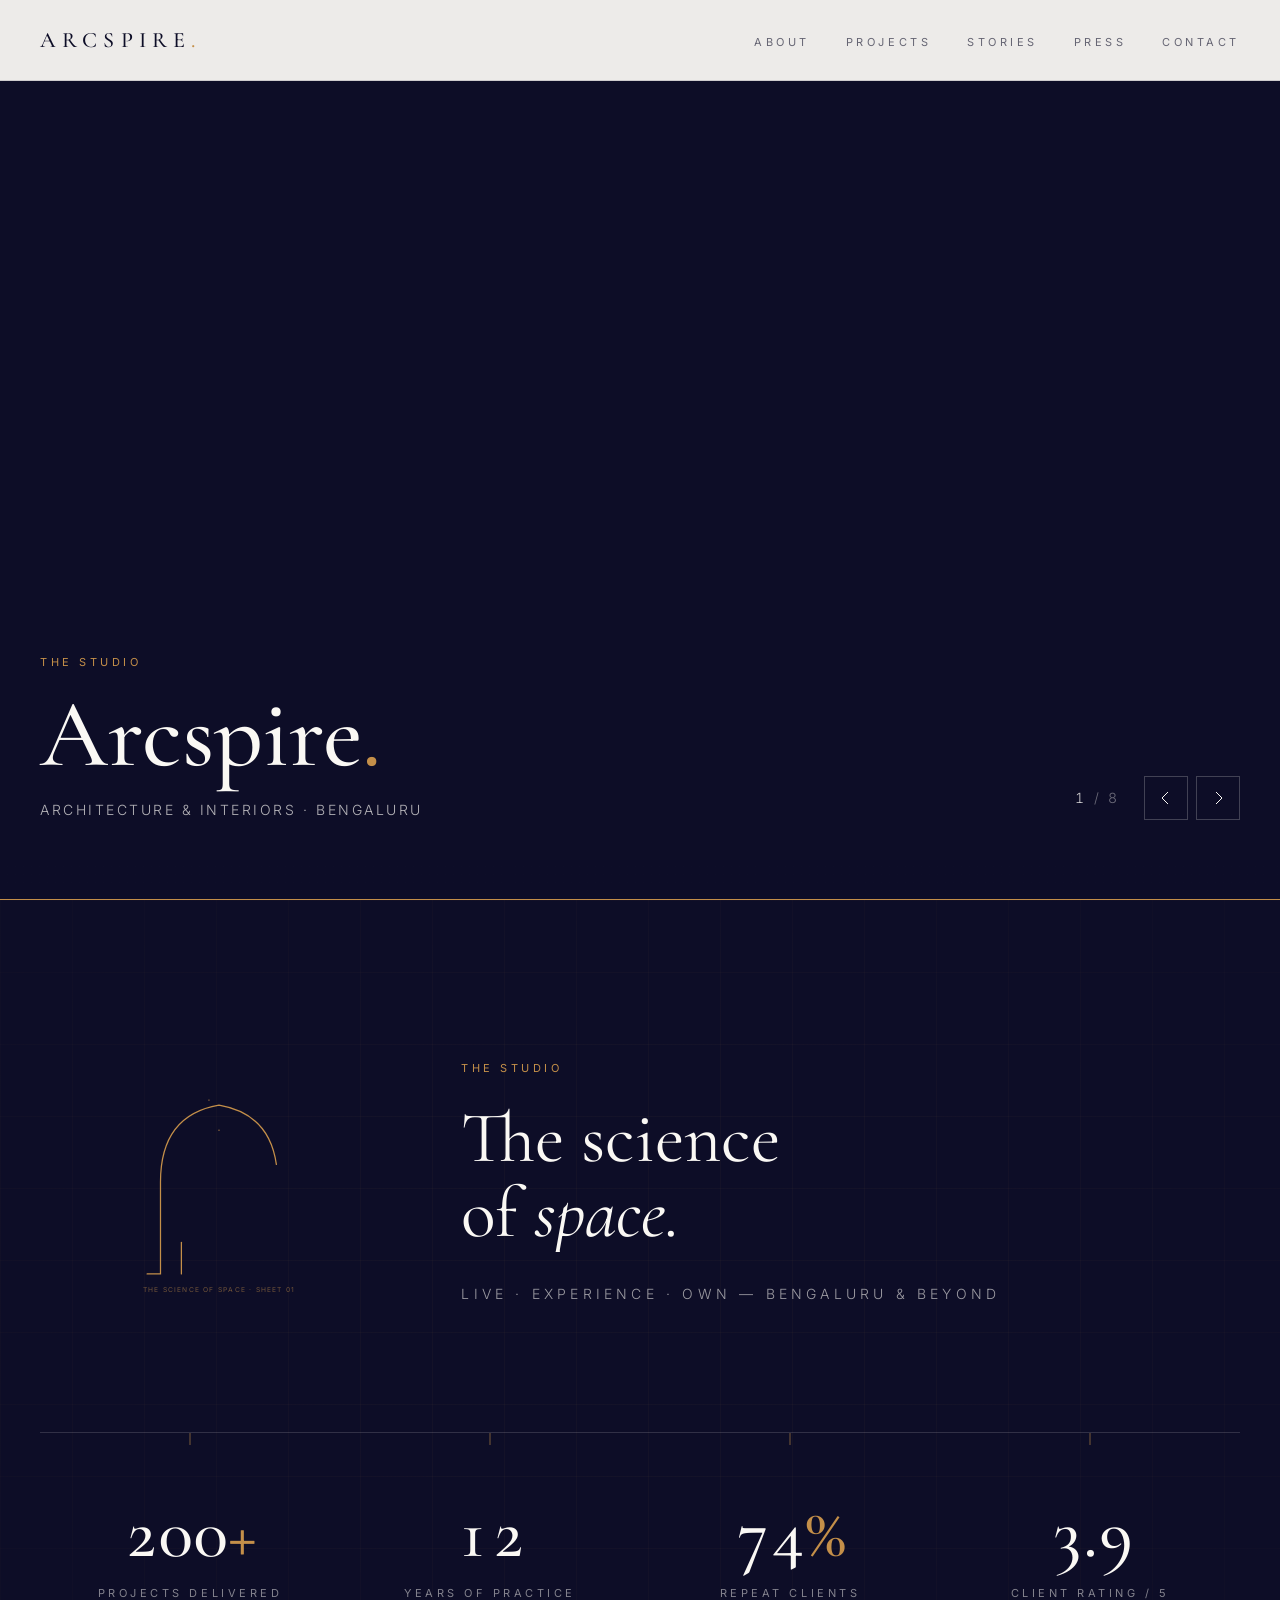
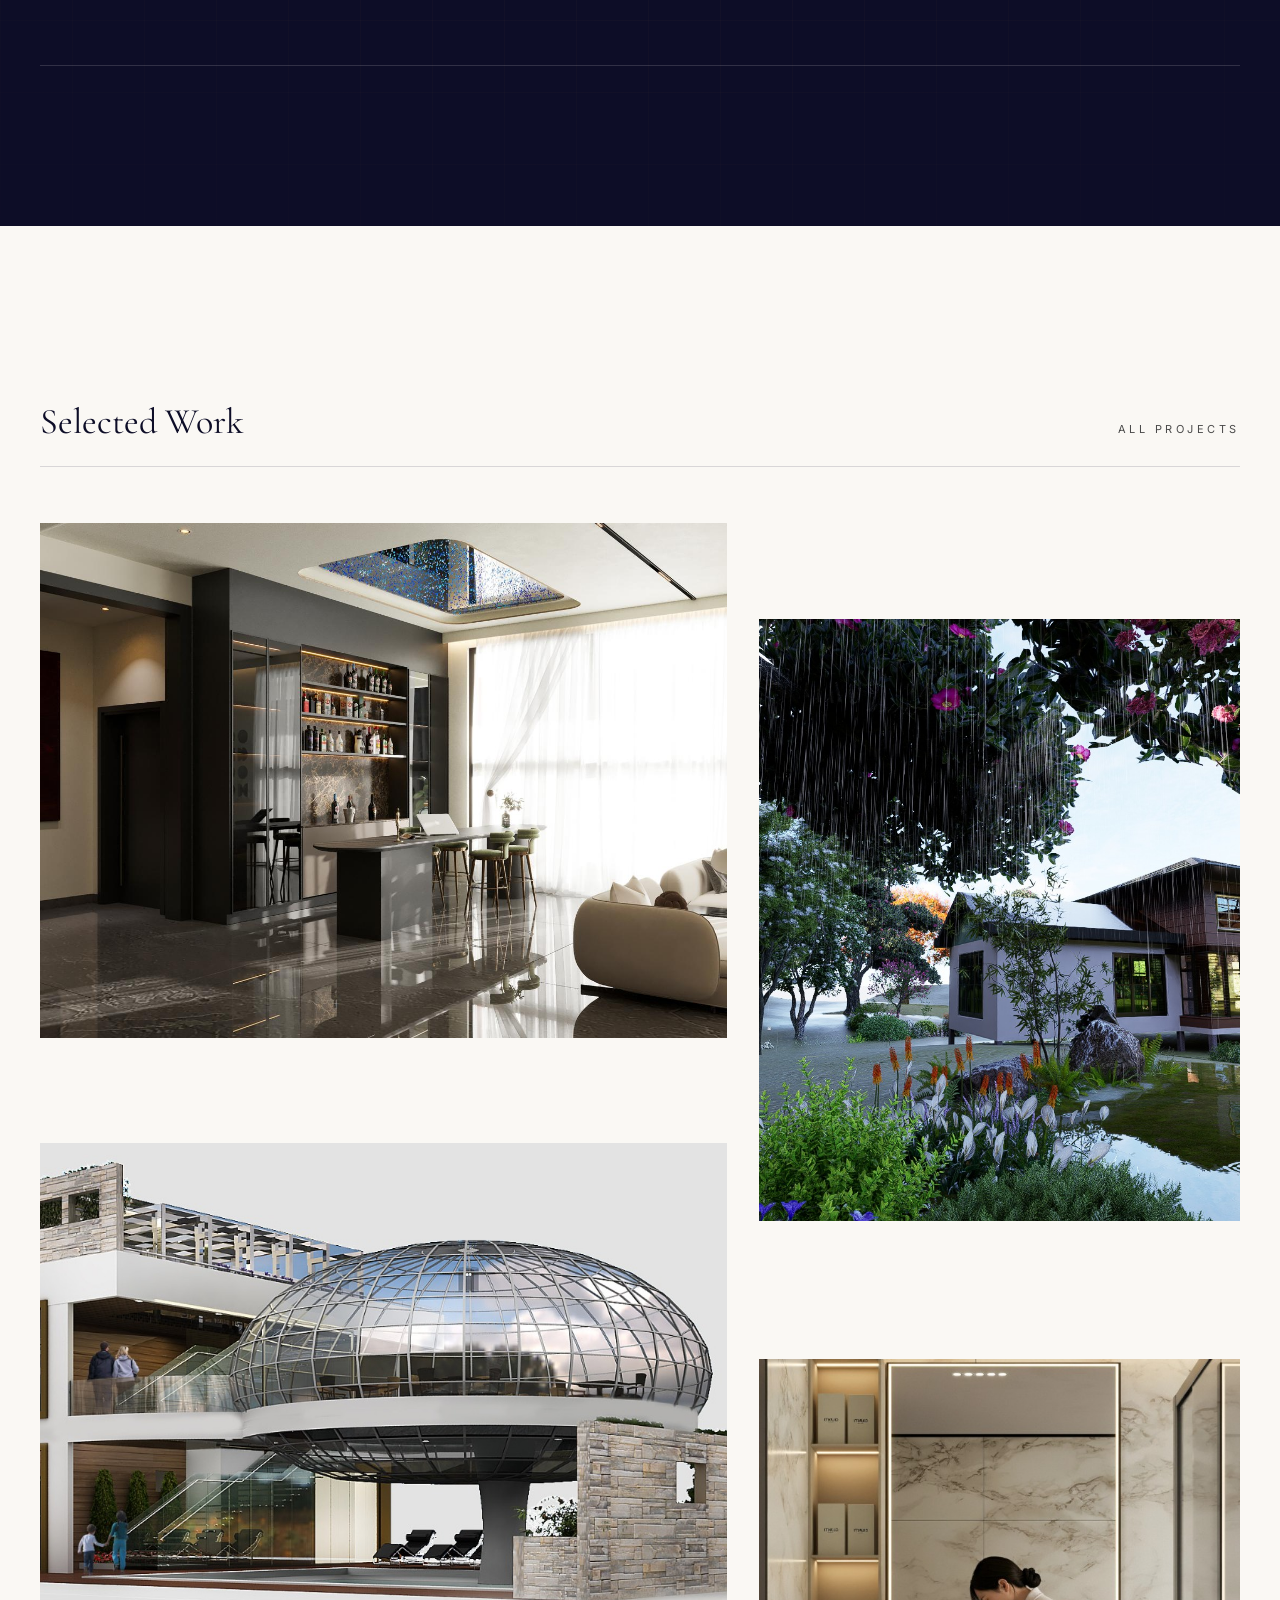
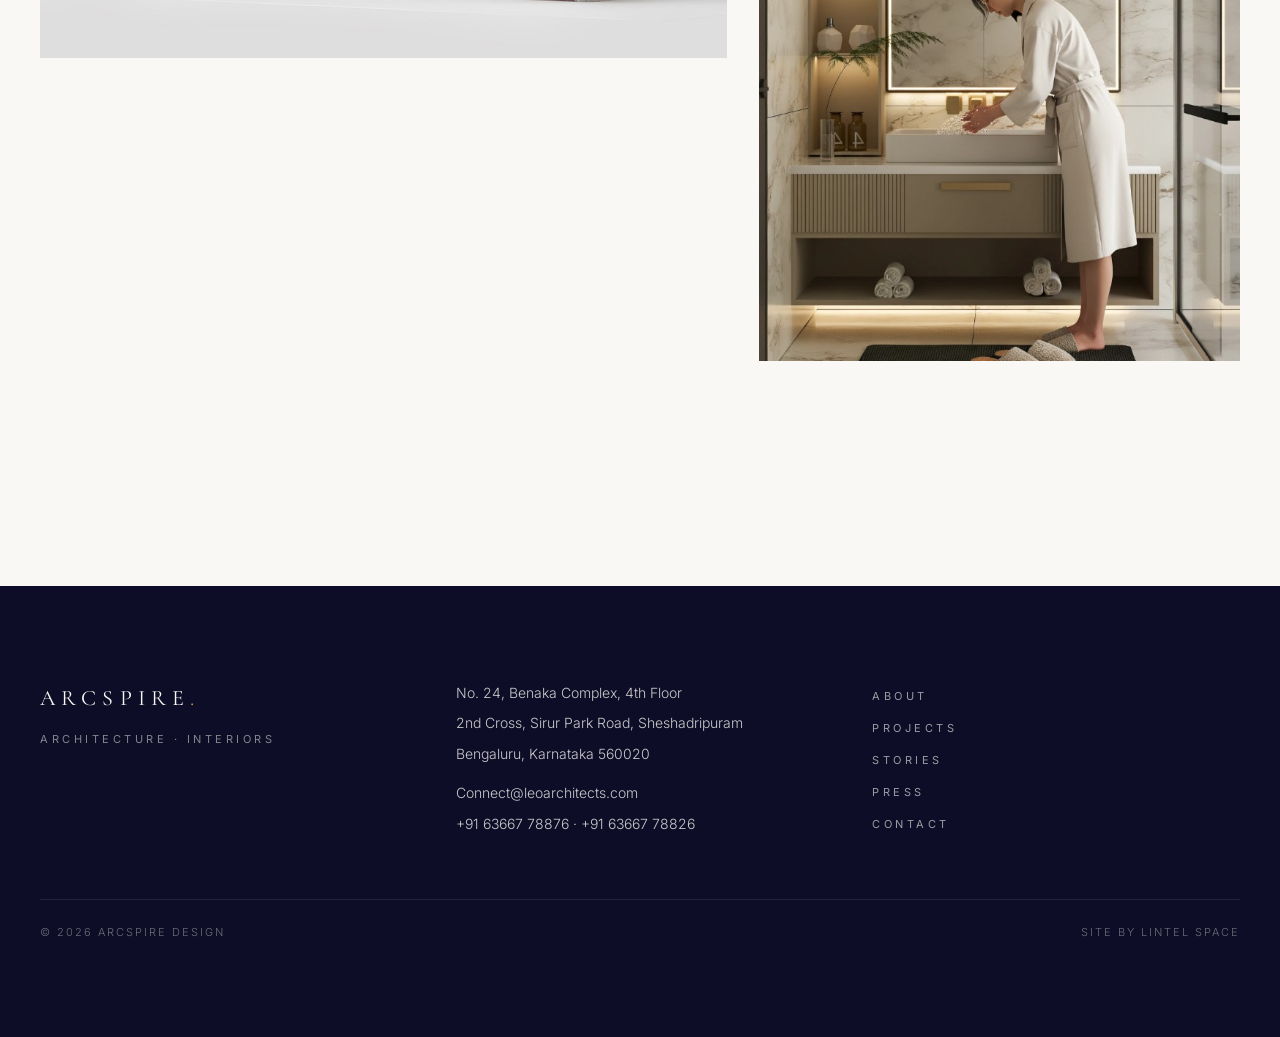
==== index.html @ 0af79e84 "Selected Work: true two-column masonry — 56px rhythm, no grid-row dead space Co-Authored-By: Claude " ====
<!doctype html>
<html lang="en">
  <head>
    <meta charset="UTF-8" />
    <meta name="viewport" content="width=device-width, initial-scale=1.0" />
    <title>Arcspire — Architecture &amp; Interior Design</title>
    <meta name="description" content="Arcspire — the science of space. Architecture, interiors and turnkey delivery in Bengaluru: 250+ projects across 15 years, from city apartments to townships." />
    <meta name="theme-color" content="#0D0D27" />
    <meta property="og:type" content="website" />
    <meta property="og:title" content="Arcspire — Architecture &amp; Interior Design" />
    <meta property="og:description" content="Crafted spaces. Considered living. An architecture and interior design studio in Bengaluru." />
    <meta property="og:url" content="https://arcspiredesign.com" />
    <meta property="og:image" content="https://arcspiredesign.com/og.png" />
    <meta property="og:image:width" content="2400" />
    <meta property="og:image:height" content="1260" />
    <meta name="twitter:card" content="summary_large_image" />
    <meta name="twitter:image" content="https://arcspiredesign.com/og.png" />
    <link rel="icon" href="data:image/svg+xml,%3Csvg%20xmlns='http://www.w3.org/2000/svg'%20viewBox='0%200%20100%20100'%3E%3Crect%20fill='%230D0D27'%20width='100'%20height='100'%20rx='18'/%3E%3Cpath%20d='M27%2080%20L27%2055%20Q27%2030%2050%2026%20Q73%2030%2073%2055%20L73%2080'%20fill='none'%20stroke='%23C48F49'%20stroke-width='6'%20stroke-linecap='round'/%3E%3Cline%20x1='18'%20y1='80'%20x2='82'%20y2='80'%20stroke='%23C48F49'%20stroke-width='6'%20stroke-linecap='round'/%3E%3C/svg%3E" />
    <link rel="preconnect" href="https://fonts.googleapis.com" />
    <link rel="preconnect" href="https://fonts.gstatic.com" crossorigin />
    <link href="https://fonts.googleapis.com/css2?family=Cormorant+Garamond:ital,wght@0,400;0,500;0,600;1,400&family=Inter:wght@300;400;500&display=swap" rel="stylesheet" />
    <script type="module" crossorigin src="/assets/index-lyLkH69P.js"></script>
    <link rel="stylesheet" crossorigin href="/assets/index-DO3wF2bK.css">
  </head>
  <body>
    <div id="root"></div>
  </body>
</html>
---- assets/index-DO3wF2bK.css ----
/*! tailwindcss v4.3.3 | MIT License | https://tailwindcss.com */@layer properties{@supports (((-webkit-hyphens:none)) and (not (margin-trim:inline))) or ((-moz-orient:inline) and (not (color:rgb(from red r g b)))){*,:before,:after,::backdrop{--tw-translate-x:0;--tw-translate-y:0;--tw-translate-z:0;--tw-rotate-x:initial;--tw-rotate-y:initial;--tw-rotate-z:initial;--tw-skew-x:initial;--tw-skew-y:initial;--tw-space-y-reverse:0;--tw-space-x-reverse:0;--tw-border-style:solid;--tw-gradient-position:initial;--tw-gradient-from:#0000;--tw-gradient-via:#0000;--tw-gradient-to:#0000;--tw-gradient-stops:initial;--tw-gradient-via-stops:initial;--tw-gradient-from-position:0%;--tw-gradient-via-position:50%;--tw-gradient-to-position:100%;--tw-leading:initial;--tw-font-weight:initial;--tw-tracking:initial;--tw-ordinal:initial;--tw-slashed-zero:initial;--tw-numeric-figure:initial;--tw-numeric-spacing:initial;--tw-numeric-fraction:initial;--tw-shadow:0 0 #0000;--tw-shadow-color:initial;--tw-shadow-alpha:100%;--tw-inset-shadow:0 0 #0000;--tw-inset-shadow-color:initial;--tw-inset-shadow-alpha:100%;--tw-ring-color:initial;--tw-ring-shadow:0 0 #0000;--tw-inset-ring-color:initial;--tw-inset-ring-shadow:0 0 #0000;--tw-ring-inset:initial;--tw-ring-offset-width:0px;--tw-ring-offset-color:#fff;--tw-ring-offset-shadow:0 0 #0000;--tw-blur:initial;--tw-brightness:initial;--tw-contrast:initial;--tw-grayscale:initial;--tw-hue-rotate:initial;--tw-invert:initial;--tw-opacity:initial;--tw-saturate:initial;--tw-sepia:initial;--tw-drop-shadow:initial;--tw-drop-shadow-color:initial;--tw-drop-shadow-alpha:100%;--tw-drop-shadow-size:initial;--tw-backdrop-blur:initial;--tw-backdrop-brightness:initial;--tw-backdrop-contrast:initial;--tw-backdrop-grayscale:initial;--tw-backdrop-hue-rotate:initial;--tw-backdrop-invert:initial;--tw-backdrop-opacity:initial;--tw-backdrop-saturate:initial;--tw-backdrop-sepia:initial;--tw-duration:initial;--tw-ease:initial}}}@layer theme{:root,:host{--font-sans:"Inter", system-ui, sans-serif;--font-serif:"Cormorant Garamond", Georgia, serif;--font-mono:ui-monospace, SFMono-Regular, Menlo, Monaco, Consolas, "Liberation Mono", "Courier New", monospace;--spacing:.25rem;--container-md:28rem;--container-lg:32rem;--container-xl:36rem;--container-2xl:42rem;--container-3xl:48rem;--container-4xl:56rem;--text-sm:.875rem;--text-sm--line-height:calc(1.25 / .875);--text-lg:1.125rem;--text-lg--line-height:calc(1.75 / 1.125);--text-xl:1.25rem;--text-xl--line-height:calc(1.75 / 1.25);--text-2xl:1.5rem;--text-2xl--line-height:calc(2 / 1.5);--text-3xl:1.875rem;--text-3xl--line-height: 1.2 ;--text-4xl:2.25rem;--text-4xl--line-height:calc(2.5 / 2.25);--text-5xl:3rem;--text-5xl--line-height:1;--text-6xl:3.75rem;--text-6xl--line-height:1;--text-7xl:4.5rem;--text-7xl--line-height:1;--text-8xl:6rem;--text-8xl--line-height:1;--font-weight-light:300;--font-weight-normal:400;--font-weight-medium:500;--leading-snug:1.375;--leading-relaxed:1.625;--ease-in:cubic-bezier(.4, 0, 1, 1);--ease-out:cubic-bezier(0, 0, .2, 1);--ease-in-out:cubic-bezier(.4, 0, .2, 1);--blur-sm:8px;--default-transition-duration:.15s;--default-transition-timing-function:cubic-bezier(.4, 0, .2, 1);--default-font-family:var(--font-sans);--default-mono-font-family:var(--font-mono);--color-ink:#0d0d27;--color-paper:#faf8f4;--color-gold:#c48f49;--color-grey:#4a4a4a}}@layer base{*,:after,:before,::backdrop{box-sizing:border-box;border:0 solid;margin:0;padding:0}::file-selector-button{box-sizing:border-box;border:0 solid;margin:0;padding:0}html,:host{-webkit-text-size-adjust:100%;-moz-tab-size:4;tab-size:4;line-height:1.5;font-family:var(--default-font-family,-apple-system, BlinkMacSystemFont, "Segoe UI", Roboto, "Helvetica Neue", "Noto Sans", Arial, sans-serif, "Apple Color Emoji", "Segoe UI Emoji", "Segoe UI Symbol", "Noto Color Emoji");font-feature-settings:var(--default-font-feature-settings,normal);font-variation-settings:var(--default-font-variation-settings,normal);-webkit-tap-highlight-color:transparent}hr{height:0;color:inherit;border-top-width:1px}abbr:where([title]){-webkit-text-decoration:underline dotted;text-decoration:underline dotted}h1,h2,h3,h4,h5,h6{font-size:inherit;font-weight:inherit}a{color:inherit;-webkit-text-decoration:inherit;text-decoration:inherit}b,strong{font-weight:bolder}code,kbd,samp,pre{font-family:var(--default-mono-font-family,ui-monospace, SFMono-Regular, Menlo, Monaco, Consolas, "Liberation Mono", "Courier New", monospace);font-feature-settings:var(--default-mono-font-feature-settings,normal);font-variation-settings:var(--default-mono-font-variation-settings,normal);font-size:1em}small{font-size:80%}sub,sup{vertical-align:baseline;font-size:75%;line-height:0;position:relative}sub{bottom:-.25em}sup{top:-.5em}table{text-indent:0;border-color:inherit;border-collapse:collapse}:-moz-focusring:where(:not(iframe)){outline:auto}progress{vertical-align:baseline}summary{display:list-item}ol,ul,menu{list-style:none}img,svg,video,canvas,audio,iframe,embed,object{vertical-align:middle;display:block}img,video{max-width:100%;height:auto}button,input,select,optgroup,textarea{font:inherit;font-feature-settings:inherit;font-variation-settings:inherit;letter-spacing:inherit;color:inherit;opacity:1;background-color:#0000;border-radius:0}::file-selector-button{font:inherit;font-feature-settings:inherit;font-variation-settings:inherit;letter-spacing:inherit;color:inherit;opacity:1;background-color:#0000;border-radius:0}:where(select:is([multiple],[size])) optgroup{font-weight:bolder}:where(select:is([multiple],[size])) optgroup option{padding-inline-start:20px}::file-selector-button{margin-inline-end:4px}::placeholder{opacity:1}@supports (not ((-webkit-appearance:-apple-pay-button))) or (contain-intrinsic-size:1px){::placeholder{color:currentColor}@supports (color:color-mix(in lab,red,red)){::placeholder{color:color-mix(in oklab,currentcolor 50%,transparent)}}}textarea{resize:vertical}::-webkit-search-decoration{-webkit-appearance:none}::-webkit-date-and-time-value{min-height:1lh;text-align:inherit}::-webkit-datetime-edit{display:inline-flex}::-webkit-datetime-edit-fields-wrapper{padding:0}::-webkit-datetime-edit{padding-block:0}::-webkit-datetime-edit-year-field{padding-block:0}::-webkit-datetime-edit-month-field{padding-block:0}::-webkit-datetime-edit-day-field{padding-block:0}::-webkit-datetime-edit-hour-field{padding-block:0}::-webkit-datetime-edit-minute-field{padding-block:0}::-webkit-datetime-edit-second-field{padding-block:0}::-webkit-datetime-edit-millisecond-field{padding-block:0}::-webkit-datetime-edit-meridiem-field{padding-block:0}::-webkit-calendar-picker-indicator{line-height:1}:-moz-ui-invalid{box-shadow:none}button,input:where([type=button],[type=reset],[type=submit]){-webkit-appearance:button;-moz-appearance:button;appearance:button}::file-selector-button{-webkit-appearance:button;-moz-appearance:button;appearance:button}::-webkit-inner-spin-button{height:auto}::-webkit-outer-spin-button{height:auto}[hidden]:where(:not([hidden=until-found])){display:none!important}}@layer components;@layer utilities{.pointer-events-none{pointer-events:none}.visible{visibility:visible}.sr-only{clip-path:inset(50%);white-space:nowrap;border-width:0;width:1px;height:1px;margin:-1px;padding:0;position:absolute;overflow:hidden}.absolute{position:absolute}.fixed{position:fixed}.relative{position:relative}.static{position:static}.inset-0{top:0;right:0;bottom:0;left:0}.inset-x-0{inset-inline:0}.top-0{top:0}.right-6{right:calc(var(--spacing) * 6)}.-bottom-0\.5{bottom:calc(var(--spacing) * -.5)}.-bottom-\[21px\]{bottom:-21px}.bottom-0{bottom:0}.bottom-16{bottom:calc(var(--spacing) * 16)}.left-0{left:0}.left-1\/2{left:50%}.z-10{z-index:10}.z-50{z-index:50}.mx-auto{margin-inline:auto}.\!mt-4{margin-top:calc(var(--spacing) * 4)!important}.mt-2{margin-top:calc(var(--spacing) * 2)}.mt-3{margin-top:calc(var(--spacing) * 3)}.mt-4{margin-top:calc(var(--spacing) * 4)}.mt-5{margin-top:calc(var(--spacing) * 5)}.mt-6{margin-top:calc(var(--spacing) * 6)}.mt-8{margin-top:calc(var(--spacing) * 8)}.mt-12{margin-top:calc(var(--spacing) * 12)}.mt-16{margin-top:calc(var(--spacing) * 16)}.mt-20{margin-top:calc(var(--spacing) * 20)}.mt-24{margin-top:calc(var(--spacing) * 24)}.mb-14{margin-bottom:calc(var(--spacing) * 14)}.block{display:block}.contents{display:contents}.flex{display:flex}.grid{display:grid}.hidden{display:none}.inline-block{display:inline-block}.aspect-\[3\/2\]{aspect-ratio:3/2}.aspect-\[4\/3\]{aspect-ratio:4/3}.aspect-\[4\/5\]{aspect-ratio:4/5}.aspect-\[16\/9\]{aspect-ratio:16/9}.h-3{height:calc(var(--spacing) * 3)}.h-11{height:calc(var(--spacing) * 11)}.h-16{height:calc(var(--spacing) * 16)}.h-\[70svh\]{height:70svh}.h-\[100svh\]{height:100svh}.h-full{height:100%}.h-px{height:1px}.w-0{width:0}.w-11{width:calc(var(--spacing) * 11)}.w-40{width:calc(var(--spacing) * 40)}.w-full{width:100%}.w-px{width:1px}.max-w-2xl{max-width:var(--container-2xl)}.max-w-3xl{max-width:var(--container-3xl)}.max-w-4xl{max-width:var(--container-4xl)}.max-w-\[1440px\]{max-width:1440px}.max-w-lg{max-width:var(--container-lg)}.max-w-md{max-width:var(--container-md)}.max-w-xl{max-width:var(--container-xl)}.shrink-0{flex-shrink:0}.-translate-x-1\/2{--tw-translate-x: -50% ;translate:var(--tw-translate-x) var(--tw-translate-y)}.transform{transform:var(--tw-rotate-x,) var(--tw-rotate-y,) var(--tw-rotate-z,) var(--tw-skew-x,) var(--tw-skew-y,)}.resize{resize:both}.resize-none{resize:none}.grid-cols-1{grid-template-columns:repeat(1,minmax(0,1fr))}.grid-cols-2{grid-template-columns:repeat(2,minmax(0,1fr))}.flex-col{flex-direction:column}.flex-wrap{flex-wrap:wrap}.items-baseline{align-items:baseline}.items-center{align-items:center}.justify-between{justify-content:space-between}.justify-center{justify-content:center}.gap-2{gap:calc(var(--spacing) * 2)}.gap-4{gap:calc(var(--spacing) * 4)}.gap-5{gap:calc(var(--spacing) * 5)}.gap-6{gap:calc(var(--spacing) * 6)}.gap-8{gap:calc(var(--spacing) * 8)}.gap-9{gap:calc(var(--spacing) * 9)}.gap-12{gap:calc(var(--spacing) * 12)}.gap-16{gap:calc(var(--spacing) * 16)}:where(.space-y-0>:not(:last-child)){--tw-space-y-reverse:0;margin-block:0}:where(.space-y-2>:not(:last-child)){--tw-space-y-reverse:0;margin-block-start:calc(calc(var(--spacing) * 2) * var(--tw-space-y-reverse));margin-block-end:calc(calc(var(--spacing) * 2) * calc(1 - var(--tw-space-y-reverse)))}:where(.space-y-5>:not(:last-child)){--tw-space-y-reverse:0;margin-block-start:calc(calc(var(--spacing) * 5) * var(--tw-space-y-reverse));margin-block-end:calc(calc(var(--spacing) * 5) * calc(1 - var(--tw-space-y-reverse)))}:where(.space-y-6>:not(:last-child)){--tw-space-y-reverse:0;margin-block-start:calc(calc(var(--spacing) * 6) * var(--tw-space-y-reverse));margin-block-end:calc(calc(var(--spacing) * 6) * calc(1 - var(--tw-space-y-reverse)))}:where(.space-y-10>:not(:last-child)){--tw-space-y-reverse:0;margin-block-start:calc(calc(var(--spacing) * 10) * var(--tw-space-y-reverse));margin-block-end:calc(calc(var(--spacing) * 10) * calc(1 - var(--tw-space-y-reverse)))}.gap-x-8{column-gap:calc(var(--spacing) * 8)}:where(.space-x-4>:not(:last-child)){--tw-space-x-reverse:0;margin-inline-start:calc(calc(var(--spacing) * 4) * var(--tw-space-x-reverse));margin-inline-end:calc(calc(var(--spacing) * 4) * calc(1 - var(--tw-space-x-reverse)))}.gap-y-3{row-gap:calc(var(--spacing) * 3)}.gap-y-16{row-gap:calc(var(--spacing) * 16)}.overflow-hidden{overflow:hidden}.overflow-visible{overflow:visible}.border{border-style:var(--tw-border-style);border-width:1px}.border-t{border-top-style:var(--tw-border-style);border-top-width:1px}.border-r{border-right-style:var(--tw-border-style);border-right-width:1px}.border-b{border-bottom-style:var(--tw-border-style);border-bottom-width:1px}.border-paper\/15{border-color:#faf8f426}@supports (color:color-mix(in lab,red,red)){.border-paper\/15{border-color:color-mix(in oklab,var(--color-paper) 15%,transparent)}}.bg-\[\#15152F\]{background-color:#15152f}.bg-\[\#EAE4DB\]{background-color:#eae4db}.bg-gold{background-color:var(--color-gold)}.bg-gold\/60{background-color:#c48f4999}@supports (color:color-mix(in lab,red,red)){.bg-gold\/60{background-color:color-mix(in oklab,var(--color-gold) 60%,transparent)}}.bg-ink{background-color:var(--color-ink)}.bg-paper{background-color:var(--color-paper)}.bg-paper\/20{background-color:#faf8f433}@supports (color:color-mix(in lab,red,red)){.bg-paper\/20{background-color:color-mix(in oklab,var(--color-paper) 20%,transparent)}}.bg-paper\/95{background-color:#faf8f4f2}@supports (color:color-mix(in lab,red,red)){.bg-paper\/95{background-color:color-mix(in oklab,var(--color-paper) 95%,transparent)}}.bg-transparent{background-color:#0000}.bg-gradient-to-t{--tw-gradient-position:to top in oklab;background-image:linear-gradient(var(--tw-gradient-stops))}.from-ink\/70{--tw-gradient-from:#0d0d27b3}@supports (color:color-mix(in lab,red,red)){.from-ink\/70{--tw-gradient-from:color-mix(in oklab, var(--color-ink) 70%, transparent)}}.from-ink\/70{--tw-gradient-stops:var(--tw-gradient-via-stops,var(--tw-gradient-position), var(--tw-gradient-from) var(--tw-gradient-from-position), var(--tw-gradient-to) var(--tw-gradient-to-position))}.via-ink\/10{--tw-gradient-via:#0d0d271a}@supports (color:color-mix(in lab,red,red)){.via-ink\/10{--tw-gradient-via:color-mix(in oklab, var(--color-ink) 10%, transparent)}}.via-ink\/10{--tw-gradient-via-stops:var(--tw-gradient-position), var(--tw-gradient-from) var(--tw-gradient-from-position), var(--tw-gradient-via) var(--tw-gradient-via-position), var(--tw-gradient-to) var(--tw-gradient-to-position);--tw-gradient-stops:var(--tw-gradient-via-stops)}.to-ink\/30{--tw-gradient-to:#0d0d274d}@supports (color:color-mix(in lab,red,red)){.to-ink\/30{--tw-gradient-to:color-mix(in oklab, var(--color-ink) 30%, transparent)}}.to-ink\/30{--tw-gradient-stops:var(--tw-gradient-via-stops,var(--tw-gradient-position), var(--tw-gradient-from) var(--tw-gradient-from-position), var(--tw-gradient-to) var(--tw-gradient-to-position))}.object-cover{object-fit:cover}.px-2{padding-inline:calc(var(--spacing) * 2)}.px-6{padding-inline:calc(var(--spacing) * 6)}.px-10{padding-inline:calc(var(--spacing) * 10)}.py-4{padding-block:calc(var(--spacing) * 4)}.py-6{padding-block:calc(var(--spacing) * 6)}.py-10{padding-block:calc(var(--spacing) * 10)}.py-12{padding-block:calc(var(--spacing) * 12)}.py-14{padding-block:calc(var(--spacing) * 14)}.py-16{padding-block:calc(var(--spacing) * 16)}.py-20{padding-block:calc(var(--spacing) * 20)}.py-28{padding-block:calc(var(--spacing) * 28)}.pt-2{padding-top:calc(var(--spacing) * 2)}.pt-6{padding-top:calc(var(--spacing) * 6)}.pt-8{padding-top:calc(var(--spacing) * 8)}.pt-28{padding-top:calc(var(--spacing) * 28)}.pt-32{padding-top:calc(var(--spacing) * 32)}.pr-6{padding-right:calc(var(--spacing) * 6)}.pb-1{padding-bottom:var(--spacing)}.pb-3{padding-bottom:calc(var(--spacing) * 3)}.pb-5{padding-bottom:calc(var(--spacing) * 5)}.pb-6{padding-bottom:calc(var(--spacing) * 6)}.pb-16{padding-bottom:calc(var(--spacing) * 16)}.pb-24{padding-bottom:calc(var(--spacing) * 24)}.pb-28{padding-bottom:calc(var(--spacing) * 28)}.pl-6{padding-left:calc(var(--spacing) * 6)}.text-center{text-align:center}.text-right{text-align:right}.font-serif{font-family:var(--font-serif)}.text-2xl{font-size:var(--text-2xl);line-height:var(--tw-leading,var(--text-2xl--line-height))}.text-3xl{font-size:var(--text-3xl);line-height:var(--tw-leading,var(--text-3xl--line-height))}.text-4xl{font-size:var(--text-4xl);line-height:var(--tw-leading,var(--text-4xl--line-height))}.text-5xl{font-size:var(--text-5xl);line-height:var(--tw-leading,var(--text-5xl--line-height))}.text-6xl{font-size:var(--text-6xl);line-height:var(--tw-leading,var(--text-6xl--line-height))}.text-lg{font-size:var(--text-lg);line-height:var(--tw-leading,var(--text-lg--line-height))}.text-sm{font-size:var(--text-sm);line-height:var(--tw-leading,var(--text-sm--line-height))}.text-xl{font-size:var(--text-xl);line-height:var(--tw-leading,var(--text-xl--line-height))}.text-\[11px\]{font-size:11px}.text-\[12px\]{font-size:12px}.text-\[13px\]{font-size:13px}.text-\[15px\]{font-size:15px}.text-\[22px\]{font-size:22px}.leading-\[1\.1\]{--tw-leading:1.1;line-height:1.1}.leading-\[1\.02\]{--tw-leading:1.02;line-height:1.02}.leading-\[1\.05\]{--tw-leading:1.05;line-height:1.05}.leading-\[1\.9\]{--tw-leading:1.9;line-height:1.9}.leading-\[1\.15\]{--tw-leading:1.15;line-height:1.15}.leading-relaxed{--tw-leading:var(--leading-relaxed);line-height:var(--leading-relaxed)}.leading-snug{--tw-leading:var(--leading-snug);line-height:var(--leading-snug)}.font-light{--tw-font-weight:var(--font-weight-light);font-weight:var(--font-weight-light)}.font-medium{--tw-font-weight:var(--font-weight-medium);font-weight:var(--font-weight-medium)}.tracking-\[0\.2em\]{--tw-tracking:.2em;letter-spacing:.2em}.tracking-\[0\.3em\]{--tw-tracking:.3em;letter-spacing:.3em}.tracking-\[0\.08em\]{--tw-tracking:.08em;letter-spacing:.08em}.tracking-\[0\.18em\]{--tw-tracking:.18em;letter-spacing:.18em}.tracking-\[0\.28em\]{--tw-tracking:.28em;letter-spacing:.28em}.text-gold{color:var(--color-gold)}.text-gold\/70{color:#c48f49b3}@supports (color:color-mix(in lab,red,red)){.text-gold\/70{color:color-mix(in oklab,var(--color-gold) 70%,transparent)}}.text-grey{color:var(--color-grey)}.text-ink{color:var(--color-ink)}.text-paper{color:var(--color-paper)}.text-paper\/50{color:#faf8f480}@supports (color:color-mix(in lab,red,red)){.text-paper\/50{color:color-mix(in oklab,var(--color-paper) 50%,transparent)}}.text-paper\/60{color:#faf8f499}@supports (color:color-mix(in lab,red,red)){.text-paper\/60{color:color-mix(in oklab,var(--color-paper) 60%,transparent)}}.uppercase{text-transform:uppercase}.italic{font-style:italic}.tabular-nums{--tw-numeric-spacing:tabular-nums;font-variant-numeric:var(--tw-ordinal,) var(--tw-slashed-zero,) var(--tw-numeric-figure,) var(--tw-numeric-spacing,) var(--tw-numeric-fraction,)}.underline{text-decoration-line:underline}.decoration-gold{-webkit-text-decoration-color:var(--color-gold);text-decoration-color:var(--color-gold)}.decoration-1{text-decoration-thickness:1px}.underline-offset-4{text-underline-offset:4px}.opacity-0{opacity:0}.opacity-40{opacity:.4}.opacity-50{opacity:.5}.opacity-60{opacity:.6}.opacity-70{opacity:.7}.opacity-80{opacity:.8}.opacity-100{opacity:1}.shadow{--tw-shadow:0 1px 3px 0 var(--tw-shadow-color,#0000001a), 0 1px 2px -1px var(--tw-shadow-color,#0000001a);box-shadow:var(--tw-inset-shadow),var(--tw-inset-ring-shadow),var(--tw-ring-offset-shadow),var(--tw-ring-shadow),var(--tw-shadow)}.blur{--tw-blur:blur(8px);filter:var(--tw-blur,) var(--tw-brightness,) var(--tw-contrast,) var(--tw-grayscale,) var(--tw-hue-rotate,) var(--tw-invert,) var(--tw-saturate,) var(--tw-sepia,) var(--tw-drop-shadow,)}.drop-shadow{--tw-drop-shadow-size:drop-shadow(0 1px 2px var(--tw-drop-shadow-color,#0000001a)) drop-shadow(0 1px 1px var(--tw-drop-shadow-color,#0000000f));--tw-drop-shadow:drop-shadow(0 1px 2px #0000001a) drop-shadow(0 1px 1px #0000000f);filter:var(--tw-blur,) var(--tw-brightness,) var(--tw-contrast,) var(--tw-grayscale,) var(--tw-hue-rotate,) var(--tw-invert,) var(--tw-saturate,) var(--tw-sepia,) var(--tw-drop-shadow,)}.filter{filter:var(--tw-blur,) var(--tw-brightness,) var(--tw-contrast,) var(--tw-grayscale,) var(--tw-hue-rotate,) var(--tw-invert,) var(--tw-saturate,) var(--tw-sepia,) var(--tw-drop-shadow,)}.backdrop-blur-sm{--tw-backdrop-blur:blur(var(--blur-sm));-webkit-backdrop-filter:var(--tw-backdrop-blur,) var(--tw-backdrop-brightness,) var(--tw-backdrop-contrast,) var(--tw-backdrop-grayscale,) var(--tw-backdrop-hue-rotate,) var(--tw-backdrop-invert,) var(--tw-backdrop-opacity,) var(--tw-backdrop-saturate,) var(--tw-backdrop-sepia,);backdrop-filter:var(--tw-backdrop-blur,) var(--tw-backdrop-brightness,) var(--tw-backdrop-contrast,) var(--tw-backdrop-grayscale,) var(--tw-backdrop-hue-rotate,) var(--tw-backdrop-invert,) var(--tw-backdrop-opacity,) var(--tw-backdrop-saturate,) var(--tw-backdrop-sepia,)}.transition{transition-property:color,background-color,border-color,outline-color,text-decoration-color,fill,stroke,--tw-gradient-from,--tw-gradient-via,--tw-gradient-to,opacity,box-shadow,transform,translate,scale,rotate,filter,-webkit-backdrop-filter,backdrop-filter,display,content-visibility,overlay,pointer-events;transition-timing-function:var(--tw-ease,var(--default-transition-timing-function));transition-duration:var(--tw-duration,var(--default-transition-duration))}.transition\!{transition-property:color,background-color,border-color,outline-color,text-decoration-color,fill,stroke,--tw-gradient-from,--tw-gradient-via,--tw-gradient-to,opacity,box-shadow,transform,translate,scale,rotate,filter,-webkit-backdrop-filter,backdrop-filter,display,content-visibility,overlay,pointer-events!important;transition-timing-function:var(--tw-ease,var(--default-transition-timing-function))!important;transition-duration:var(--tw-duration,var(--default-transition-duration))!important}.transition-all{transition-property:all;transition-timing-function:var(--tw-ease,var(--default-transition-timing-function));transition-duration:var(--tw-duration,var(--default-transition-duration))}.transition-colors{transition-property:color,background-color,border-color,outline-color,text-decoration-color,fill,stroke,--tw-gradient-from,--tw-gradient-via,--tw-gradient-to;transition-timing-function:var(--tw-ease,var(--default-transition-timing-function));transition-duration:var(--tw-duration,var(--default-transition-duration))}.transition-opacity{transition-property:opacity;transition-timing-function:var(--tw-ease,var(--default-transition-timing-function));transition-duration:var(--tw-duration,var(--default-transition-duration))}.duration-300{--tw-duration:.3s;transition-duration:.3s}.duration-500{--tw-duration:.5s;transition-duration:.5s}.duration-\[900ms\]{--tw-duration:.9s;transition-duration:.9s}.duration-\[1200ms\]{--tw-duration:1.2s;transition-duration:1.2s}.ease-in{--tw-ease:var(--ease-in);transition-timing-function:var(--ease-in)}.ease-in-out{--tw-ease:var(--ease-in-out);transition-timing-function:var(--ease-in-out)}.ease-out{--tw-ease:var(--ease-out);transition-timing-function:var(--ease-out)}.outline-none{--tw-outline-style:none;outline-style:none}@media (hover:hover){.group-hover\:text-gold:is(:where(.group):hover *){color:var(--color-gold)}}.last\:border-0:last-child{border-style:var(--tw-border-style);border-width:0}.last\:border-b:last-child{border-bottom-style:var(--tw-border-style);border-bottom-width:1px}@media (hover:hover){.hover\:border-gold:hover{border-color:var(--color-gold)}.hover\:text-gold:hover{color:var(--color-gold)}.hover\:text-ink:hover{color:var(--color-ink)}.hover\:opacity-80:hover{opacity:.8}.hover\:opacity-100:hover{opacity:1}}.focus\:not-sr-only:focus{clip-path:none;white-space:normal;width:auto;height:auto;margin:0;padding:0;position:static;overflow:visible}.focus\:absolute:focus{position:absolute}.focus\:top-4:focus{top:calc(var(--spacing) * 4)}.focus\:left-4:focus{left:calc(var(--spacing) * 4)}.focus\:z-\[100\]:focus{z-index:100}.focus\:border-gold:focus{border-color:var(--color-gold)}.focus\:bg-ink:focus{background-color:var(--color-ink)}.focus\:px-4:focus{padding-inline:calc(var(--spacing) * 4)}.focus\:py-2:focus{padding-block:calc(var(--spacing) * 2)}.focus\:text-paper:focus{color:var(--color-paper)}@media (min-width:40rem){.sm\:grid-cols-2{grid-template-columns:repeat(2,minmax(0,1fr))}}@media (min-width:48rem){.md\:right-10{right:calc(var(--spacing) * 10)}.md\:bottom-20{bottom:calc(var(--spacing) * 20)}.md\:col-span-1{grid-column:span 1/span 1}.md\:col-span-2{grid-column:span 2/span 2}.md\:col-span-4{grid-column:span 4/span 4}.md\:col-span-5{grid-column:span 5/span 5}.md\:col-span-6{grid-column:span 6/span 6}.md\:col-span-7{grid-column:span 7/span 7}.md\:col-span-8{grid-column:span 8/span 8}.md\:col-start-6{grid-column-start:6}.md\:col-start-7{grid-column-start:7}.md\:col-start-8{grid-column-start:8}.md\:col-start-9{grid-column-start:9}.md\:-mt-8{margin-top:calc(var(--spacing) * -8)}.md\:mt-16{margin-top:calc(var(--spacing) * 16)}.md\:mt-24{margin-top:calc(var(--spacing) * 24)}.md\:mt-32{margin-top:calc(var(--spacing) * 32)}.md\:block{display:block}.md\:flex{display:flex}.md\:hidden{display:none}.md\:h-20{height:calc(var(--spacing) * 20)}.md\:h-\[88svh\]{height:88svh}.md\:w-56{width:calc(var(--spacing) * 56)}.md\:grid-cols-2{grid-template-columns:repeat(2,minmax(0,1fr))}.md\:grid-cols-3{grid-template-columns:repeat(3,minmax(0,1fr))}.md\:grid-cols-4{grid-template-columns:repeat(4,minmax(0,1fr))}.md\:grid-cols-12{grid-template-columns:repeat(12,minmax(0,1fr))}.md\:flex-col{flex-direction:column}.md\:flex-row{flex-direction:row}.md\:items-baseline{align-items:baseline}.md\:items-center{align-items:center}.md\:justify-between{justify-content:space-between}.md\:gap-8{gap:calc(var(--spacing) * 8)}.md\:gap-10{gap:calc(var(--spacing) * 10)}:where(.md\:space-y-10>:not(:last-child)){--tw-space-y-reverse:0;margin-block-start:calc(calc(var(--spacing) * 10) * var(--tw-space-y-reverse));margin-block-end:calc(calc(var(--spacing) * 10) * calc(1 - var(--tw-space-y-reverse)))}.md\:gap-x-8{column-gap:calc(var(--spacing) * 8)}.md\:gap-y-14{row-gap:calc(var(--spacing) * 14)}.md\:gap-y-24{row-gap:calc(var(--spacing) * 24)}.md\:px-10{padding-inline:calc(var(--spacing) * 10)}.md\:py-16{padding-block:calc(var(--spacing) * 16)}.md\:py-24{padding-block:calc(var(--spacing) * 24)}.md\:py-28{padding-block:calc(var(--spacing) * 28)}.md\:py-40{padding-block:calc(var(--spacing) * 40)}.md\:pt-44{padding-top:calc(var(--spacing) * 44)}.md\:pb-20{padding-bottom:calc(var(--spacing) * 20)}.md\:pb-36{padding-bottom:calc(var(--spacing) * 36)}.md\:pb-44{padding-bottom:calc(var(--spacing) * 44)}.md\:text-left{text-align:left}.md\:text-2xl{font-size:var(--text-2xl);line-height:var(--tw-leading,var(--text-2xl--line-height))}.md\:text-3xl{font-size:var(--text-3xl);line-height:var(--tw-leading,var(--text-3xl--line-height))}.md\:text-4xl{font-size:var(--text-4xl);line-height:var(--tw-leading,var(--text-4xl--line-height))}.md\:text-5xl{font-size:var(--text-5xl);line-height:var(--tw-leading,var(--text-5xl--line-height))}.md\:text-6xl{font-size:var(--text-6xl);line-height:var(--tw-leading,var(--text-6xl--line-height))}.md\:text-7xl{font-size:var(--text-7xl);line-height:var(--tw-leading,var(--text-7xl--line-height))}.md\:opacity-0{opacity:0}.md\:transition-opacity{transition-property:opacity;transition-timing-function:var(--tw-ease,var(--default-transition-timing-function));transition-duration:var(--tw-duration,var(--default-transition-duration))}.md\:duration-500{--tw-duration:.5s;transition-duration:.5s}.md\:group-focus-within\:opacity-100:is(:where(.group):focus-within *){opacity:1}@media (hover:hover){.md\:group-hover\:opacity-100:is(:where(.group):hover *){opacity:1}}}@media (min-width:64rem){.lg\:grid-cols-3{grid-template-columns:repeat(3,minmax(0,1fr))}.lg\:text-8xl{font-size:var(--text-8xl);line-height:var(--tw-leading,var(--text-8xl--line-height))}}}html{scroll-behavior:smooth}@media (prefers-reduced-motion:reduce){html{scroll-behavior:auto}}body{background-color:var(--color-paper);font-family:var(--font-sans);color:var(--color-ink);-webkit-font-smoothing:antialiased;-moz-osx-font-smoothing:grayscale}::selection{background:#c48f4933}:focus-visible{outline:1px solid var(--color-gold);outline-offset:4px}.hairline{border-color:#0d0d2724}.hairline-light{border-color:#faf8f438}.eyebrow{font-family:var(--font-sans);--tw-font-weight:var(--font-weight-normal);font-size:11px;font-weight:var(--font-weight-normal);text-transform:uppercase;letter-spacing:.32em}.img-zoom{transition:transform 1.4s cubic-bezier(.16,1,.3,1)}.group:hover .img-zoom{transform:scale(1.03)}@media (prefers-reduced-motion:reduce){.img-zoom,.group:hover .img-zoom{transition:none;transform:none}}@property --tw-translate-x{syntax:"*";inherits:false;initial-value:0}@property --tw-translate-y{syntax:"*";inherits:false;initial-value:0}@property --tw-translate-z{syntax:"*";inherits:false;initial-value:0}@property --tw-rotate-x{syntax:"*";inherits:false}@property --tw-rotate-y{syntax:"*";inherits:false}@property --tw-rotate-z{syntax:"*";inherits:false}@property --tw-skew-x{syntax:"*";inherits:false}@property --tw-skew-y{syntax:"*";inherits:false}@property --tw-space-y-reverse{syntax:"*";inherits:false;initial-value:0}@property --tw-space-x-reverse{syntax:"*";inherits:false;initial-value:0}@property --tw-border-style{syntax:"*";inherits:false;initial-value:solid}@property --tw-gradient-position{syntax:"*";inherits:false}@property --tw-gradient-from{syntax:"<color>";inherits:false;initial-value:#0000}@property --tw-gradient-via{syntax:"<color>";inherits:false;initial-value:#0000}@property --tw-gradient-to{syntax:"<color>";inherits:false;initial-value:#0000}@property --tw-gradient-stops{syntax:"*";inherits:false}@property --tw-gradient-via-stops{syntax:"*";inherits:false}@property --tw-gradient-from-position{syntax:"<length-percentage>";inherits:false;initial-value:0%}@property --tw-gradient-via-position{syntax:"<length-percentage>";inherits:false;initial-value:50%}@property --tw-gradient-to-position{syntax:"<length-percentage>";inherits:false;initial-value:100%}@property --tw-leading{syntax:"*";inherits:false}@property --tw-font-weight{syntax:"*";inherits:false}@property --tw-tracking{syntax:"*";inherits:false}@property --tw-ordinal{syntax:"*";inherits:false}@property --tw-slashed-zero{syntax:"*";inherits:false}@property --tw-numeric-figure{syntax:"*";inherits:false}@property --tw-numeric-spacing{syntax:"*";inherits:false}@property --tw-numeric-fraction{syntax:"*";inherits:false}@property --tw-shadow{syntax:"*";inherits:false;initial-value:0 0 #0000}@property --tw-shadow-color{syntax:"*";inherits:false}@property --tw-shadow-alpha{syntax:"<percentage>";inherits:false;initial-value:100%}@property --tw-inset-shadow{syntax:"*";inherits:false;initial-value:0 0 #0000}@property --tw-inset-shadow-color{syntax:"*";inherits:false}@property --tw-inset-shadow-alpha{syntax:"<percentage>";inherits:false;initial-value:100%}@property --tw-ring-color{syntax:"*";inherits:false}@property --tw-ring-shadow{syntax:"*";inherits:false;initial-value:0 0 #0000}@property --tw-inset-ring-color{syntax:"*";inherits:false}@property --tw-inset-ring-shadow{syntax:"*";inherits:false;initial-value:0 0 #0000}@property --tw-ring-inset{syntax:"*";inherits:false}@property --tw-ring-offset-width{syntax:"<length>";inherits:false;initial-value:0}@property --tw-ring-offset-color{syntax:"*";inherits:false;initial-value:#fff}@property --tw-ring-offset-shadow{syntax:"*";inherits:false;initial-value:0 0 #0000}@property --tw-blur{syntax:"*";inherits:false}@property --tw-brightness{syntax:"*";inherits:false}@property --tw-contrast{syntax:"*";inherits:false}@property --tw-grayscale{syntax:"*";inherits:false}@property --tw-hue-rotate{syntax:"*";inherits:false}@property --tw-invert{syntax:"*";inherits:false}@property --tw-opacity{syntax:"*";inherits:false}@property --tw-saturate{syntax:"*";inherits:false}@property --tw-sepia{syntax:"*";inherits:false}@property --tw-drop-shadow{syntax:"*";inherits:false}@property --tw-drop-shadow-color{syntax:"*";inherits:false}@property --tw-drop-shadow-alpha{syntax:"<percentage>";inherits:false;initial-value:100%}@property --tw-drop-shadow-size{syntax:"*";inherits:false}@property --tw-backdrop-blur{syntax:"*";inherits:false}@property --tw-backdrop-brightness{syntax:"*";inherits:false}@property --tw-backdrop-contrast{syntax:"*";inherits:false}@property --tw-backdrop-grayscale{syntax:"*";inherits:false}@property --tw-backdrop-hue-rotate{syntax:"*";inherits:false}@property --tw-backdrop-invert{syntax:"*";inherits:false}@property --tw-backdrop-opacity{syntax:"*";inherits:false}@property --tw-backdrop-saturate{syntax:"*";inherits:false}@property --tw-backdrop-sepia{syntax:"*";inherits:false}@property --tw-duration{syntax:"*";inherits:false}@property --tw-ease{syntax:"*";inherits:false}
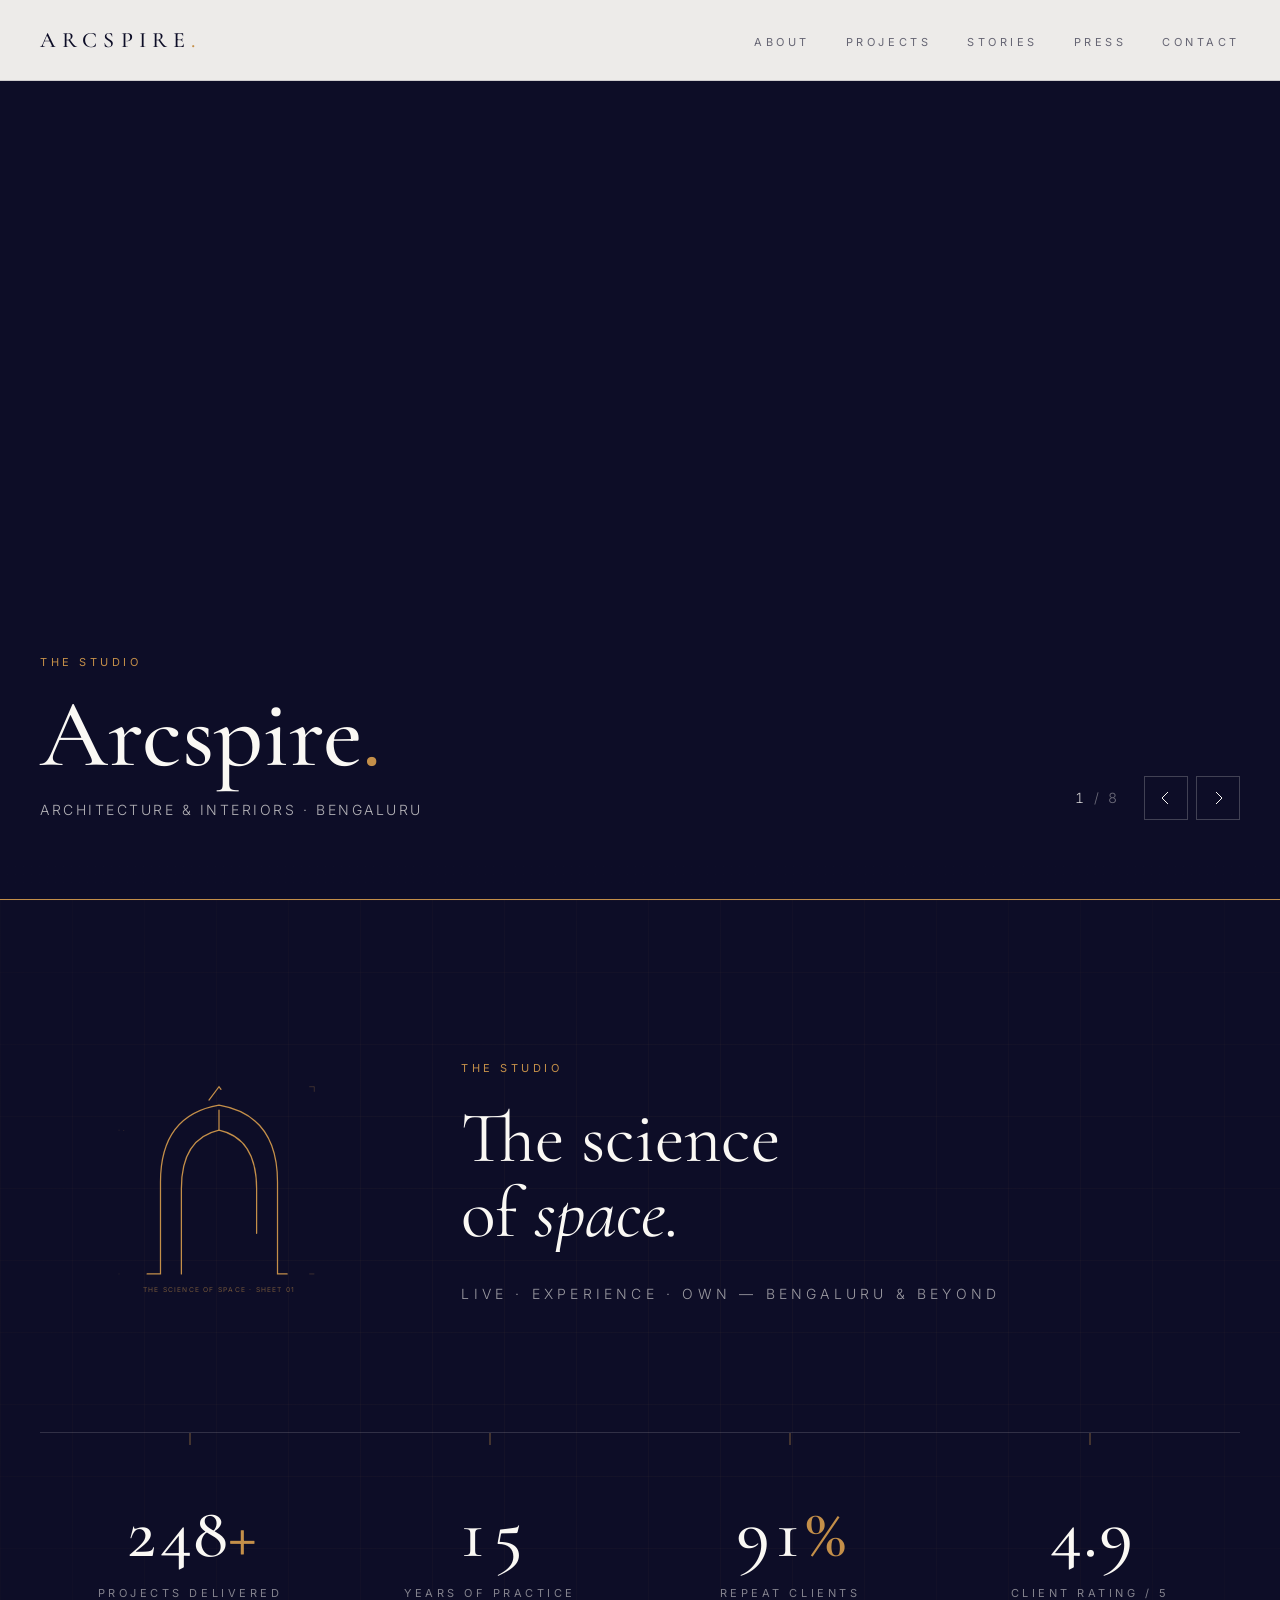
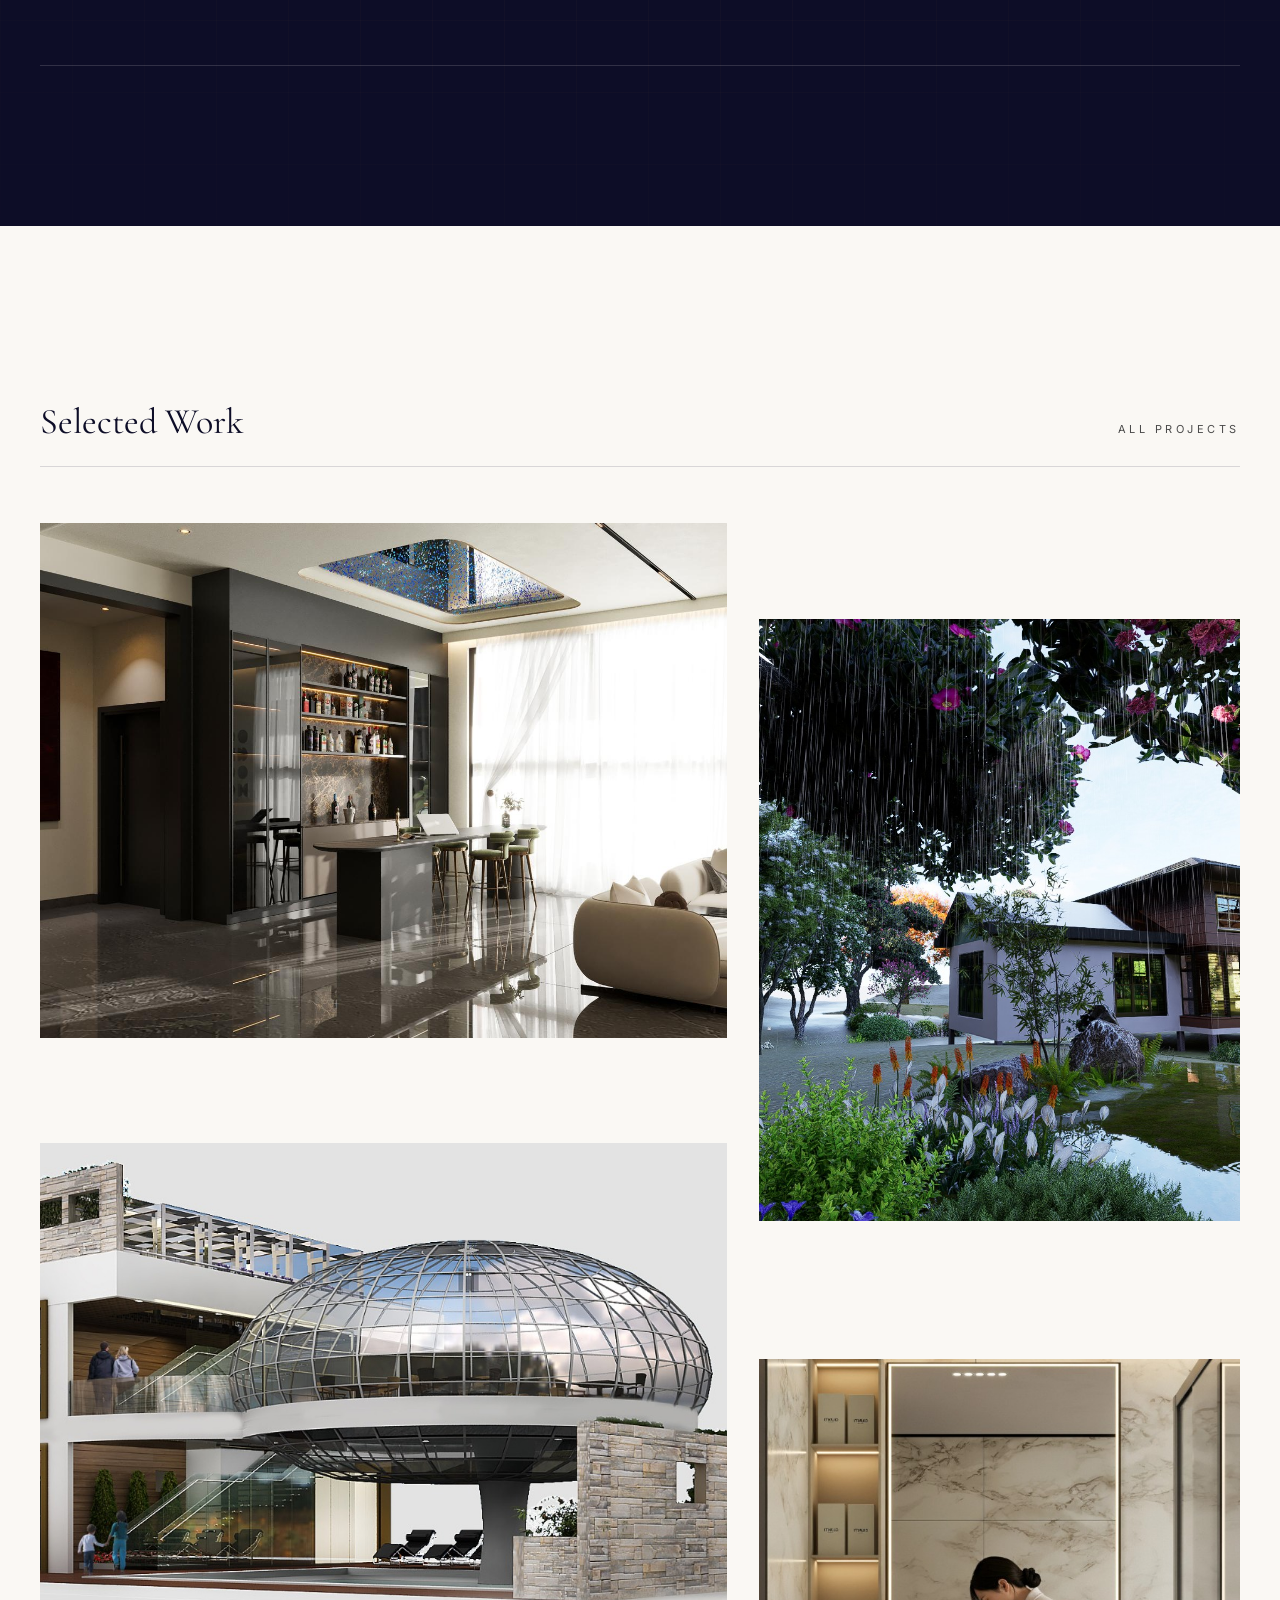
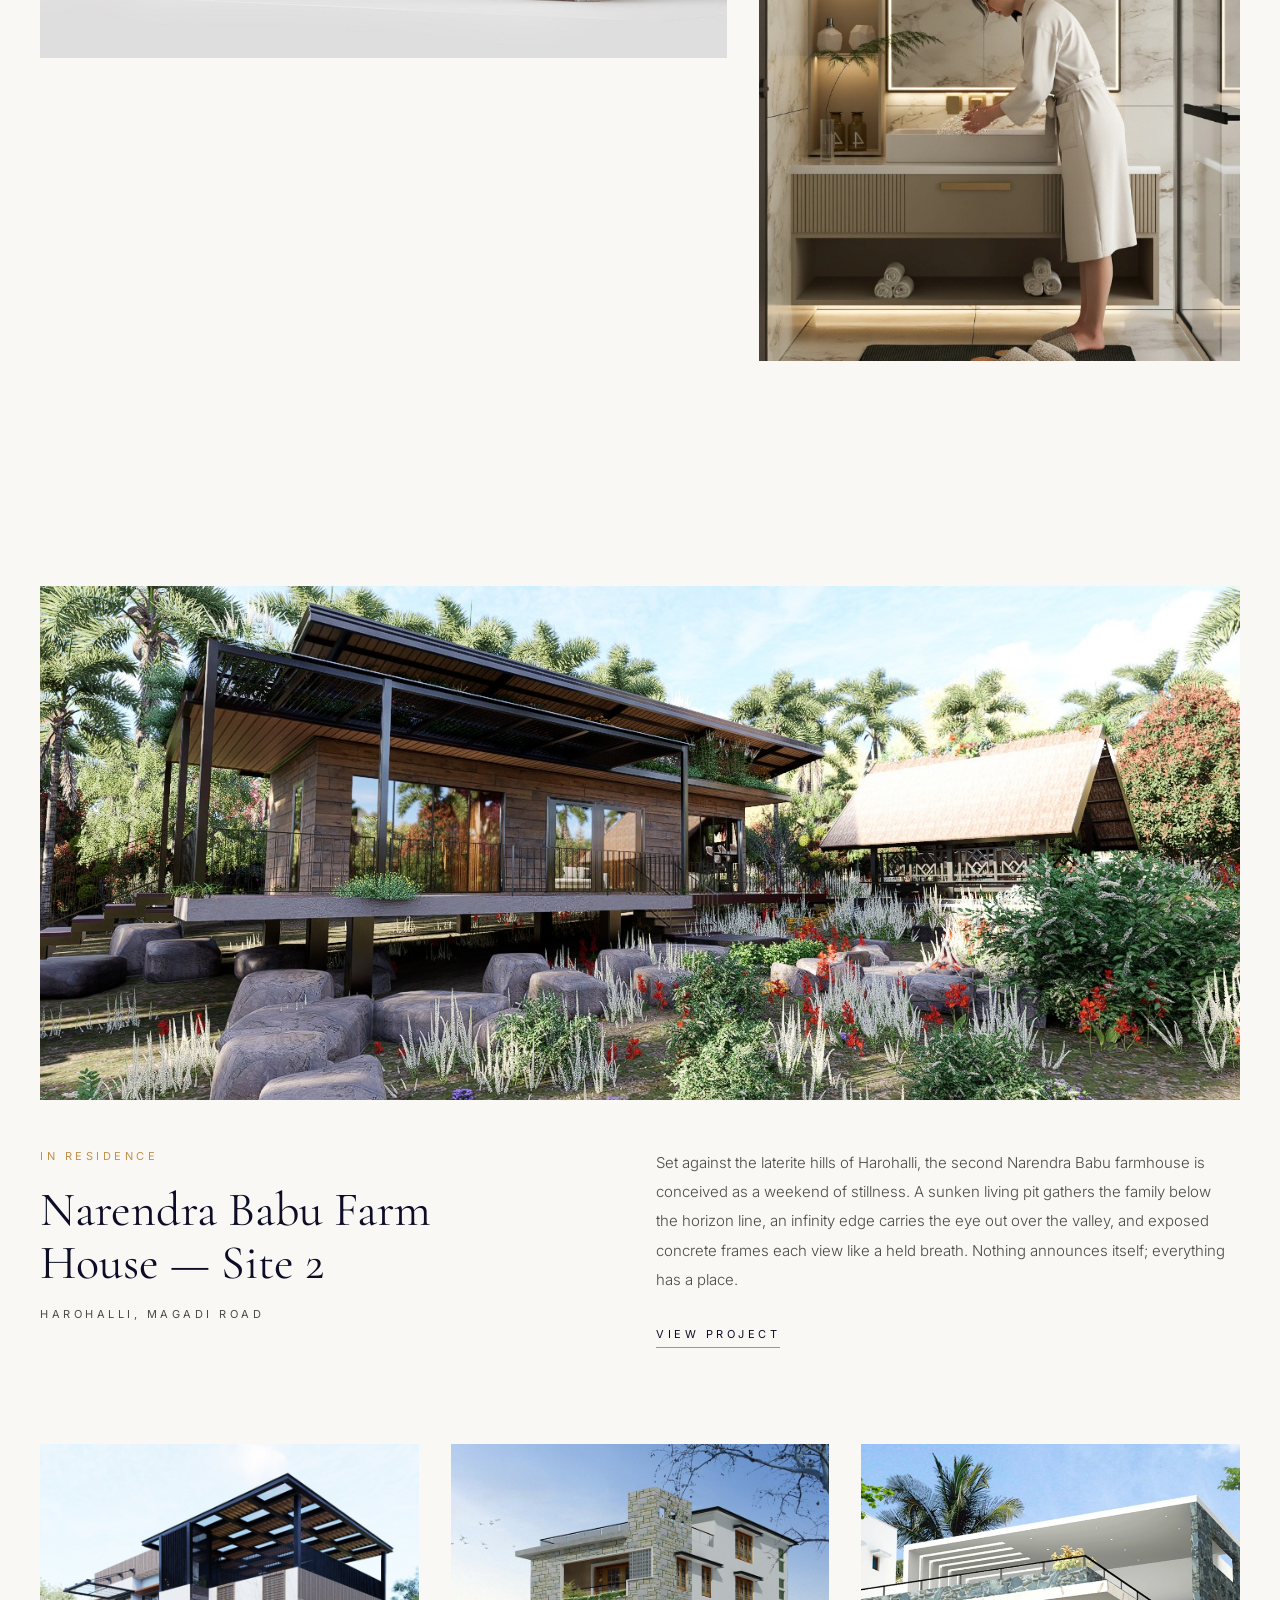
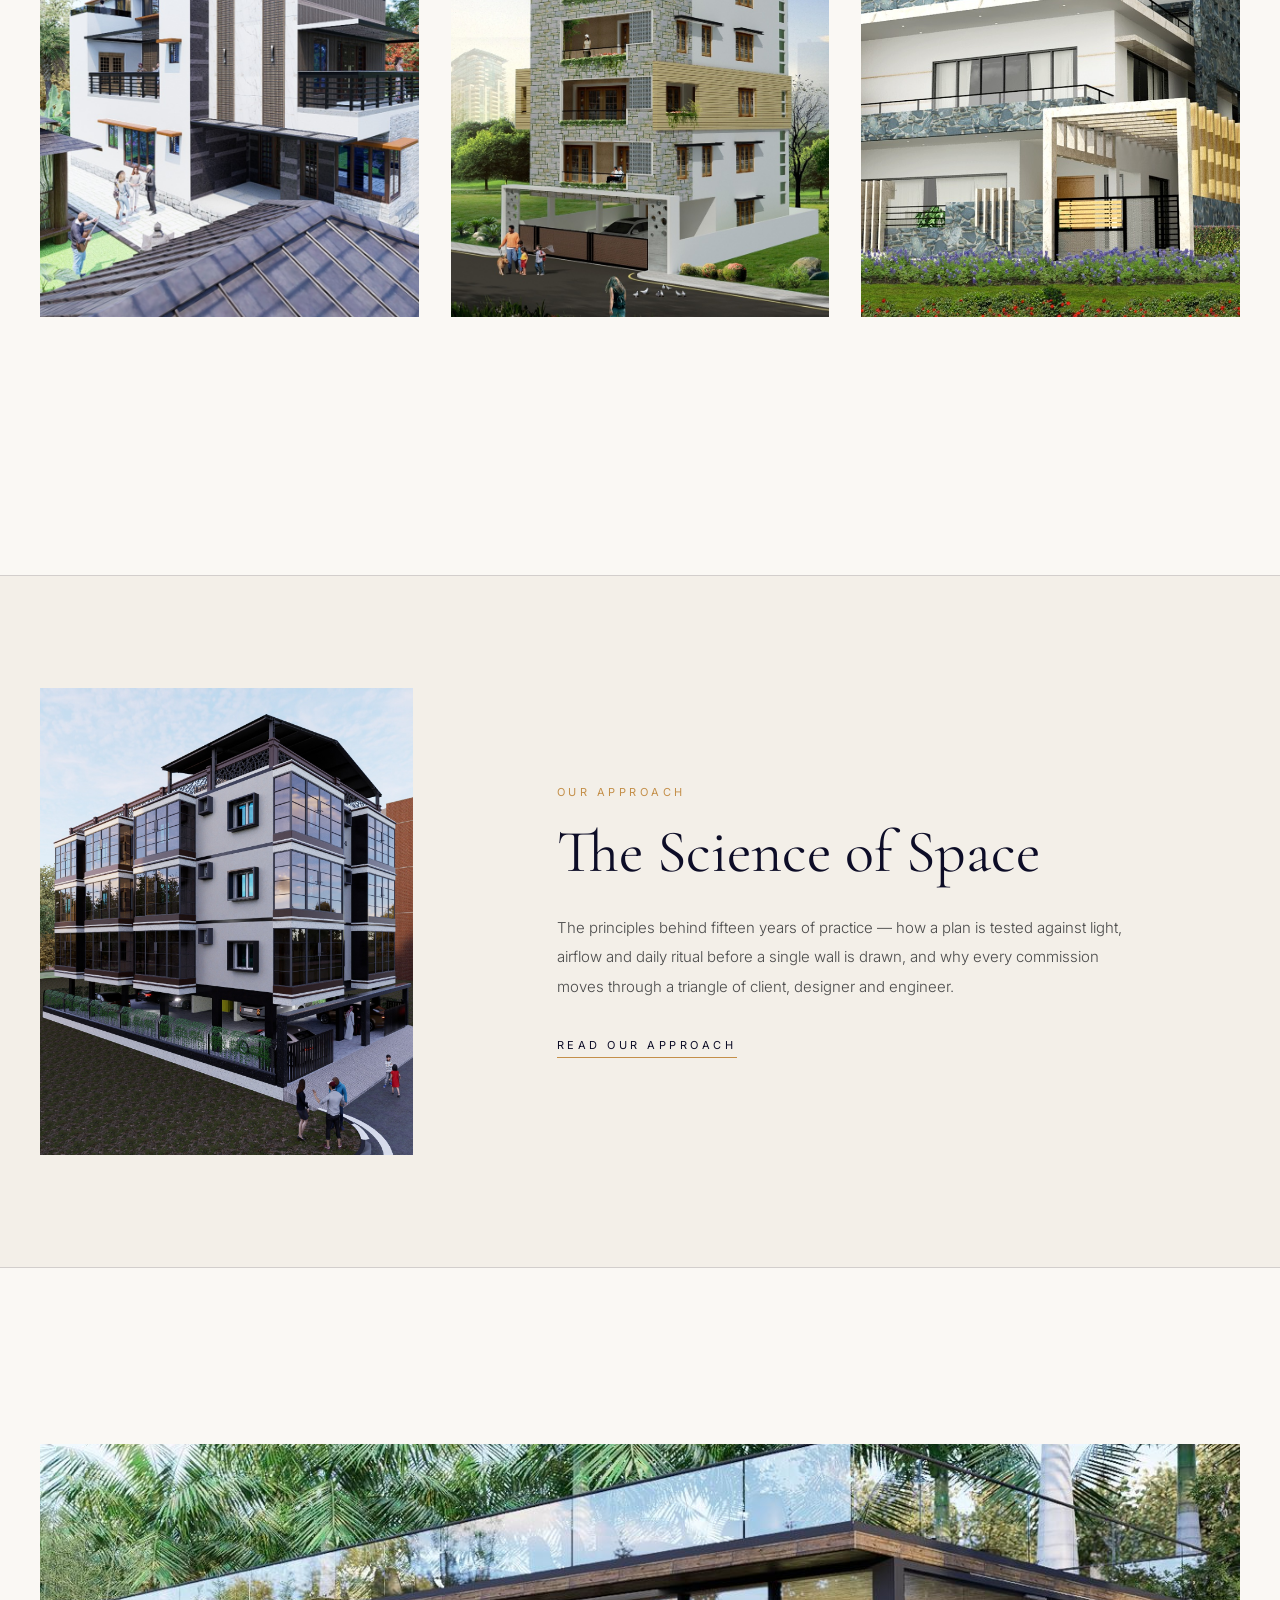
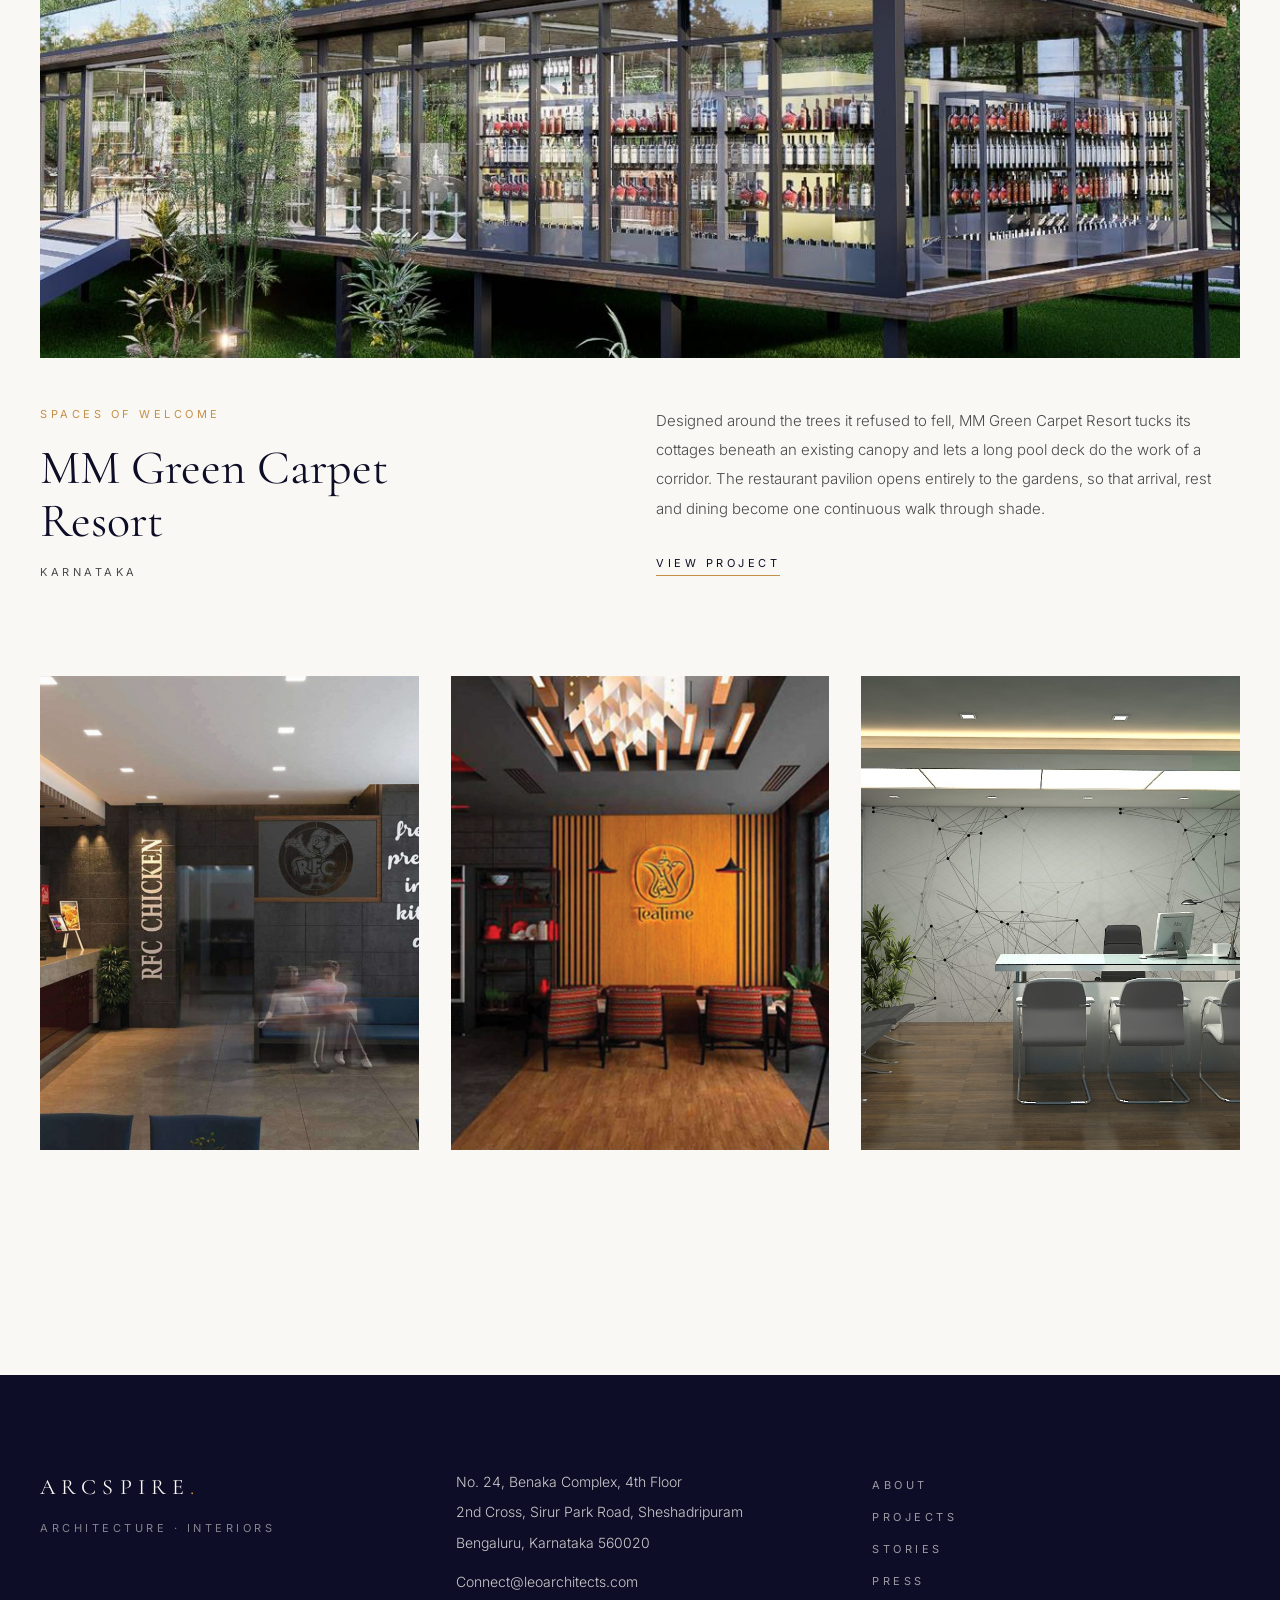
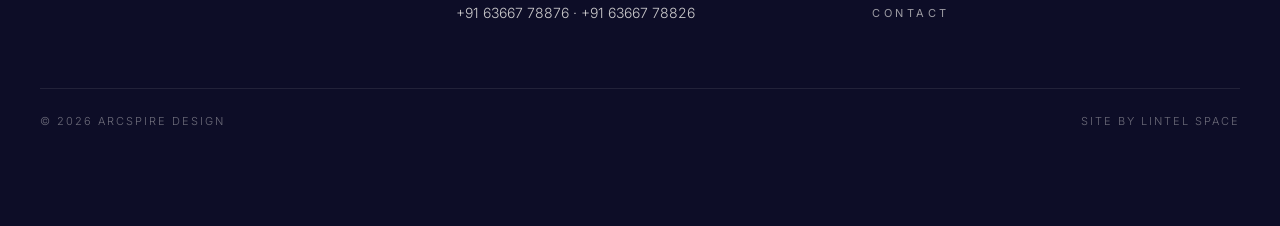
==== commit 0141a377: "Norm-style curated homepage bands: In Residence + Spaces of Welcome + philosophy interlude Co-Author" ====
--- a/index.html
+++ b/index.html
@@ -19,8 +19,8 @@
     <link rel="preconnect" href="https://fonts.googleapis.com" />
     <link rel="preconnect" href="https://fonts.gstatic.com" crossorigin />
     <link href="https://fonts.googleapis.com/css2?family=Cormorant+Garamond:ital,wght@0,400;0,500;0,600;1,400&family=Inter:wght@300;400;500&display=swap" rel="stylesheet" />
-    <script type="module" crossorigin src="/assets/index-lyLkH69P.js"></script>
-    <link rel="stylesheet" crossorigin href="/assets/index-DO3wF2bK.css">
+    <script type="module" crossorigin src="/assets/index-BHRpXF4D.js"></script>
+    <link rel="stylesheet" crossorigin href="/assets/index-CV1AMwKJ.css">
   </head>
   <body>
     <div id="root"></div>
--- a/assets/index-CV1AMwKJ.css
+++ b/assets/index-CV1AMwKJ.css
@@ -0,0 +1 @@
+/*! tailwindcss v4.3.3 | MIT License | https://tailwindcss.com */@layer properties{@supports (((-webkit-hyphens:none)) and (not (margin-trim:inline))) or ((-moz-orient:inline) and (not (color:rgb(from red r g b)))){*,:before,:after,::backdrop{--tw-translate-x:0;--tw-translate-y:0;--tw-translate-z:0;--tw-rotate-x:initial;--tw-rotate-y:initial;--tw-rotate-z:initial;--tw-skew-x:initial;--tw-skew-y:initial;--tw-space-y-reverse:0;--tw-space-x-reverse:0;--tw-border-style:solid;--tw-gradient-position:initial;--tw-gradient-from:#0000;--tw-gradient-via:#0000;--tw-gradient-to:#0000;--tw-gradient-stops:initial;--tw-gradient-via-stops:initial;--tw-gradient-from-position:0%;--tw-gradient-via-position:50%;--tw-gradient-to-position:100%;--tw-leading:initial;--tw-font-weight:initial;--tw-tracking:initial;--tw-ordinal:initial;--tw-slashed-zero:initial;--tw-numeric-figure:initial;--tw-numeric-spacing:initial;--tw-numeric-fraction:initial;--tw-shadow:0 0 #0000;--tw-shadow-color:initial;--tw-shadow-alpha:100%;--tw-inset-shadow:0 0 #0000;--tw-inset-shadow-color:initial;--tw-inset-shadow-alpha:100%;--tw-ring-color:initial;--tw-ring-shadow:0 0 #0000;--tw-inset-ring-color:initial;--tw-inset-ring-shadow:0 0 #0000;--tw-ring-inset:initial;--tw-ring-offset-width:0px;--tw-ring-offset-color:#fff;--tw-ring-offset-shadow:0 0 #0000;--tw-blur:initial;--tw-brightness:initial;--tw-contrast:initial;--tw-grayscale:initial;--tw-hue-rotate:initial;--tw-invert:initial;--tw-opacity:initial;--tw-saturate:initial;--tw-sepia:initial;--tw-drop-shadow:initial;--tw-drop-shadow-color:initial;--tw-drop-shadow-alpha:100%;--tw-drop-shadow-size:initial;--tw-backdrop-blur:initial;--tw-backdrop-brightness:initial;--tw-backdrop-contrast:initial;--tw-backdrop-grayscale:initial;--tw-backdrop-hue-rotate:initial;--tw-backdrop-invert:initial;--tw-backdrop-opacity:initial;--tw-backdrop-saturate:initial;--tw-backdrop-sepia:initial;--tw-duration:initial;--tw-ease:initial}}}@layer theme{:root,:host{--font-sans:"Inter", system-ui, sans-serif;--font-serif:"Cormorant Garamond", Georgia, serif;--font-mono:ui-monospace, SFMono-Regular, Menlo, Monaco, Consolas, "Liberation Mono", "Courier New", monospace;--spacing:.25rem;--container-md:28rem;--container-lg:32rem;--container-xl:36rem;--container-2xl:42rem;--container-3xl:48rem;--container-4xl:56rem;--text-sm:.875rem;--text-sm--line-height:calc(1.25 / .875);--text-lg:1.125rem;--text-lg--line-height:calc(1.75 / 1.125);--text-xl:1.25rem;--text-xl--line-height:calc(1.75 / 1.25);--text-2xl:1.5rem;--text-2xl--line-height:calc(2 / 1.5);--text-3xl:1.875rem;--text-3xl--line-height: 1.2 ;--text-4xl:2.25rem;--text-4xl--line-height:calc(2.5 / 2.25);--text-5xl:3rem;--text-5xl--line-height:1;--text-6xl:3.75rem;--text-6xl--line-height:1;--text-7xl:4.5rem;--text-7xl--line-height:1;--text-8xl:6rem;--text-8xl--line-height:1;--font-weight-light:300;--font-weight-normal:400;--font-weight-medium:500;--leading-snug:1.375;--leading-relaxed:1.625;--ease-in:cubic-bezier(.4, 0, 1, 1);--ease-out:cubic-bezier(0, 0, .2, 1);--ease-in-out:cubic-bezier(.4, 0, .2, 1);--blur-sm:8px;--default-transition-duration:.15s;--default-transition-timing-function:cubic-bezier(.4, 0, .2, 1);--default-font-family:var(--font-sans);--default-mono-font-family:var(--font-mono);--color-ink:#0d0d27;--color-paper:#faf8f4;--color-gold:#c48f49;--color-grey:#4a4a4a}}@layer base{*,:after,:before,::backdrop{box-sizing:border-box;border:0 solid;margin:0;padding:0}::file-selector-button{box-sizing:border-box;border:0 solid;margin:0;padding:0}html,:host{-webkit-text-size-adjust:100%;-moz-tab-size:4;tab-size:4;line-height:1.5;font-family:var(--default-font-family,-apple-system, BlinkMacSystemFont, "Segoe UI", Roboto, "Helvetica Neue", "Noto Sans", Arial, sans-serif, "Apple Color Emoji", "Segoe UI Emoji", "Segoe UI Symbol", "Noto Color Emoji");font-feature-settings:var(--default-font-feature-settings,normal);font-variation-settings:var(--default-font-variation-settings,normal);-webkit-tap-highlight-color:transparent}hr{height:0;color:inherit;border-top-width:1px}abbr:where([title]){-webkit-text-decoration:underline dotted;text-decoration:underline dotted}h1,h2,h3,h4,h5,h6{font-size:inherit;font-weight:inherit}a{color:inherit;-webkit-text-decoration:inherit;text-decoration:inherit}b,strong{font-weight:bolder}code,kbd,samp,pre{font-family:var(--default-mono-font-family,ui-monospace, SFMono-Regular, Menlo, Monaco, Consolas, "Liberation Mono", "Courier New", monospace);font-feature-settings:var(--default-mono-font-feature-settings,normal);font-variation-settings:var(--default-mono-font-variation-settings,normal);font-size:1em}small{font-size:80%}sub,sup{vertical-align:baseline;font-size:75%;line-height:0;position:relative}sub{bottom:-.25em}sup{top:-.5em}table{text-indent:0;border-color:inherit;border-collapse:collapse}:-moz-focusring:where(:not(iframe)){outline:auto}progress{vertical-align:baseline}summary{display:list-item}ol,ul,menu{list-style:none}img,svg,video,canvas,audio,iframe,embed,object{vertical-align:middle;display:block}img,video{max-width:100%;height:auto}button,input,select,optgroup,textarea{font:inherit;font-feature-settings:inherit;font-variation-settings:inherit;letter-spacing:inherit;color:inherit;opacity:1;background-color:#0000;border-radius:0}::file-selector-button{font:inherit;font-feature-settings:inherit;font-variation-settings:inherit;letter-spacing:inherit;color:inherit;opacity:1;background-color:#0000;border-radius:0}:where(select:is([multiple],[size])) optgroup{font-weight:bolder}:where(select:is([multiple],[size])) optgroup option{padding-inline-start:20px}::file-selector-button{margin-inline-end:4px}::placeholder{opacity:1}@supports (not ((-webkit-appearance:-apple-pay-button))) or (contain-intrinsic-size:1px){::placeholder{color:currentColor}@supports (color:color-mix(in lab,red,red)){::placeholder{color:color-mix(in oklab,currentcolor 50%,transparent)}}}textarea{resize:vertical}::-webkit-search-decoration{-webkit-appearance:none}::-webkit-date-and-time-value{min-height:1lh;text-align:inherit}::-webkit-datetime-edit{display:inline-flex}::-webkit-datetime-edit-fields-wrapper{padding:0}::-webkit-datetime-edit{padding-block:0}::-webkit-datetime-edit-year-field{padding-block:0}::-webkit-datetime-edit-month-field{padding-block:0}::-webkit-datetime-edit-day-field{padding-block:0}::-webkit-datetime-edit-hour-field{padding-block:0}::-webkit-datetime-edit-minute-field{padding-block:0}::-webkit-datetime-edit-second-field{padding-block:0}::-webkit-datetime-edit-millisecond-field{padding-block:0}::-webkit-datetime-edit-meridiem-field{padding-block:0}::-webkit-calendar-picker-indicator{line-height:1}:-moz-ui-invalid{box-shadow:none}button,input:where([type=button],[type=reset],[type=submit]){-webkit-appearance:button;-moz-appearance:button;appearance:button}::file-selector-button{-webkit-appearance:button;-moz-appearance:button;appearance:button}::-webkit-inner-spin-button{height:auto}::-webkit-outer-spin-button{height:auto}[hidden]:where(:not([hidden=until-found])){display:none!important}}@layer components;@layer utilities{.pointer-events-none{pointer-events:none}.visible{visibility:visible}.sr-only{clip-path:inset(50%);white-space:nowrap;border-width:0;width:1px;height:1px;margin:-1px;padding:0;position:absolute;overflow:hidden}.absolute{position:absolute}.fixed{position:fixed}.relative{position:relative}.static{position:static}.inset-0{top:0;right:0;bottom:0;left:0}.inset-x-0{inset-inline:0}.top-0{top:0}.right-6{right:calc(var(--spacing) * 6)}.-bottom-0\.5{bottom:calc(var(--spacing) * -.5)}.-bottom-\[21px\]{bottom:-21px}.bottom-0{bottom:0}.bottom-16{bottom:calc(var(--spacing) * 16)}.left-0{left:0}.left-1\/2{left:50%}.z-10{z-index:10}.z-50{z-index:50}.mx-auto{margin-inline:auto}.\!mt-4{margin-top:calc(var(--spacing) * 4)!important}.mt-2{margin-top:calc(var(--spacing) * 2)}.mt-3{margin-top:calc(var(--spacing) * 3)}.mt-4{margin-top:calc(var(--spacing) * 4)}.mt-5{margin-top:calc(var(--spacing) * 5)}.mt-6{margin-top:calc(var(--spacing) * 6)}.mt-7{margin-top:calc(var(--spacing) * 7)}.mt-8{margin-top:calc(var(--spacing) * 8)}.mt-9{margin-top:calc(var(--spacing) * 9)}.mt-12{margin-top:calc(var(--spacing) * 12)}.mt-16{margin-top:calc(var(--spacing) * 16)}.mt-20{margin-top:calc(var(--spacing) * 20)}.mt-24{margin-top:calc(var(--spacing) * 24)}.mb-14{margin-bottom:calc(var(--spacing) * 14)}.block{display:block}.contents{display:contents}.flex{display:flex}.grid{display:grid}.hidden{display:none}.inline-block{display:inline-block}.aspect-\[3\/2\]{aspect-ratio:3/2}.aspect-\[4\/3\]{aspect-ratio:4/3}.aspect-\[4\/5\]{aspect-ratio:4/5}.aspect-\[16\/9\]{aspect-ratio:16/9}.h-3{height:calc(var(--spacing) * 3)}.h-11{height:calc(var(--spacing) * 11)}.h-16{height:calc(var(--spacing) * 16)}.h-\[70svh\]{height:70svh}.h-\[100svh\]{height:100svh}.h-full{height:100%}.h-px{height:1px}.w-0{width:0}.w-11{width:calc(var(--spacing) * 11)}.w-40{width:calc(var(--spacing) * 40)}.w-full{width:100%}.w-px{width:1px}.max-w-2xl{max-width:var(--container-2xl)}.max-w-3xl{max-width:var(--container-3xl)}.max-w-4xl{max-width:var(--container-4xl)}.max-w-\[1440px\]{max-width:1440px}.max-w-lg{max-width:var(--container-lg)}.max-w-md{max-width:var(--container-md)}.max-w-xl{max-width:var(--container-xl)}.shrink-0{flex-shrink:0}.-translate-x-1\/2{--tw-translate-x: -50% ;translate:var(--tw-translate-x) var(--tw-translate-y)}.transform{transform:var(--tw-rotate-x,) var(--tw-rotate-y,) var(--tw-rotate-z,) var(--tw-skew-x,) var(--tw-skew-y,)}.resize{resize:both}.resize-none{resize:none}.grid-cols-1{grid-template-columns:repeat(1,minmax(0,1fr))}.grid-cols-2{grid-template-columns:repeat(2,minmax(0,1fr))}.flex-col{flex-direction:column}.flex-wrap{flex-wrap:wrap}.items-baseline{align-items:baseline}.items-center{align-items:center}.justify-between{justify-content:space-between}.justify-center{justify-content:center}.gap-2{gap:calc(var(--spacing) * 2)}.gap-4{gap:calc(var(--spacing) * 4)}.gap-5{gap:calc(var(--spacing) * 5)}.gap-6{gap:calc(var(--spacing) * 6)}.gap-8{gap:calc(var(--spacing) * 8)}.gap-9{gap:calc(var(--spacing) * 9)}.gap-10{gap:calc(var(--spacing) * 10)}.gap-12{gap:calc(var(--spacing) * 12)}.gap-16{gap:calc(var(--spacing) * 16)}:where(.space-y-0>:not(:last-child)){--tw-space-y-reverse:0;margin-block:0}:where(.space-y-2>:not(:last-child)){--tw-space-y-reverse:0;margin-block-start:calc(calc(var(--spacing) * 2) * var(--tw-space-y-reverse));margin-block-end:calc(calc(var(--spacing) * 2) * calc(1 - var(--tw-space-y-reverse)))}:where(.space-y-5>:not(:last-child)){--tw-space-y-reverse:0;margin-block-start:calc(calc(var(--spacing) * 5) * var(--tw-space-y-reverse));margin-block-end:calc(calc(var(--spacing) * 5) * calc(1 - var(--tw-space-y-reverse)))}:where(.space-y-6>:not(:last-child)){--tw-space-y-reverse:0;margin-block-start:calc(calc(var(--spacing) * 6) * var(--tw-space-y-reverse));margin-block-end:calc(calc(var(--spacing) * 6) * calc(1 - var(--tw-space-y-reverse)))}:where(.space-y-10>:not(:last-child)){--tw-space-y-reverse:0;margin-block-start:calc(calc(var(--spacing) * 10) * var(--tw-space-y-reverse));margin-block-end:calc(calc(var(--spacing) * 10) * calc(1 - var(--tw-space-y-reverse)))}.gap-x-8{column-gap:calc(var(--spacing) * 8)}:where(.space-x-4>:not(:last-child)){--tw-space-x-reverse:0;margin-inline-start:calc(calc(var(--spacing) * 4) * var(--tw-space-x-reverse));margin-inline-end:calc(calc(var(--spacing) * 4) * calc(1 - var(--tw-space-x-reverse)))}.gap-y-3{row-gap:calc(var(--spacing) * 3)}.gap-y-14{row-gap:calc(var(--spacing) * 14)}.gap-y-16{row-gap:calc(var(--spacing) * 16)}.overflow-hidden{overflow:hidden}.overflow-visible{overflow:visible}.border{border-style:var(--tw-border-style);border-width:1px}.border-y{border-block-style:var(--tw-border-style);border-block-width:1px}.border-t{border-top-style:var(--tw-border-style);border-top-width:1px}.border-r{border-right-style:var(--tw-border-style);border-right-width:1px}.border-b{border-bottom-style:var(--tw-border-style);border-bottom-width:1px}.border-gold{border-color:var(--color-gold)}.border-paper\/15{border-color:#faf8f426}@supports (color:color-mix(in lab,red,red)){.border-paper\/15{border-color:color-mix(in oklab,var(--color-paper) 15%,transparent)}}.bg-\[\#15152F\]{background-color:#15152f}.bg-\[\#EAE4DB\]{background-color:#eae4db}.bg-\[\#F3EFE8\]{background-color:#f3efe8}.bg-gold{background-color:var(--color-gold)}.bg-gold\/60{background-color:#c48f4999}@supports (color:color-mix(in lab,red,red)){.bg-gold\/60{background-color:color-mix(in oklab,var(--color-gold) 60%,transparent)}}.bg-ink{background-color:var(--color-ink)}.bg-paper{background-color:var(--color-paper)}.bg-paper\/20{background-color:#faf8f433}@supports (color:color-mix(in lab,red,red)){.bg-paper\/20{background-color:color-mix(in oklab,var(--color-paper) 20%,transparent)}}.bg-paper\/95{background-color:#faf8f4f2}@supports (color:color-mix(in lab,red,red)){.bg-paper\/95{background-color:color-mix(in oklab,var(--color-paper) 95%,transparent)}}.bg-transparent{background-color:#0000}.bg-gradient-to-t{--tw-gradient-position:to top in oklab;background-image:linear-gradient(var(--tw-gradient-stops))}.from-ink\/70{--tw-gradient-from:#0d0d27b3}@supports (color:color-mix(in lab,red,red)){.from-ink\/70{--tw-gradient-from:color-mix(in oklab, var(--color-ink) 70%, transparent)}}.from-ink\/70{--tw-gradient-stops:var(--tw-gradient-via-stops,var(--tw-gradient-position), var(--tw-gradient-from) var(--tw-gradient-from-position), var(--tw-gradient-to) var(--tw-gradient-to-position))}.via-ink\/10{--tw-gradient-via:#0d0d271a}@supports (color:color-mix(in lab,red,red)){.via-ink\/10{--tw-gradient-via:color-mix(in oklab, var(--color-ink) 10%, transparent)}}.via-ink\/10{--tw-gradient-via-stops:var(--tw-gradient-position), var(--tw-gradient-from) var(--tw-gradient-from-position), var(--tw-gradient-via) var(--tw-gradient-via-position), var(--tw-gradient-to) var(--tw-gradient-to-position);--tw-gradient-stops:var(--tw-gradient-via-stops)}.to-ink\/30{--tw-gradient-to:#0d0d274d}@supports (color:color-mix(in lab,red,red)){.to-ink\/30{--tw-gradient-to:color-mix(in oklab, var(--color-ink) 30%, transparent)}}.to-ink\/30{--tw-gradient-stops:var(--tw-gradient-via-stops,var(--tw-gradient-position), var(--tw-gradient-from) var(--tw-gradient-from-position), var(--tw-gradient-to) var(--tw-gradient-to-position))}.object-cover{object-fit:cover}.px-2{padding-inline:calc(var(--spacing) * 2)}.px-6{padding-inline:calc(var(--spacing) * 6)}.px-10{padding-inline:calc(var(--spacing) * 10)}.py-4{padding-block:calc(var(--spacing) * 4)}.py-6{padding-block:calc(var(--spacing) * 6)}.py-10{padding-block:calc(var(--spacing) * 10)}.py-12{padding-block:calc(var(--spacing) * 12)}.py-14{padding-block:calc(var(--spacing) * 14)}.py-16{padding-block:calc(var(--spacing) * 16)}.py-20{padding-block:calc(var(--spacing) * 20)}.py-28{padding-block:calc(var(--spacing) * 28)}.pt-2{padding-top:calc(var(--spacing) * 2)}.pt-6{padding-top:calc(var(--spacing) * 6)}.pt-8{padding-top:calc(var(--spacing) * 8)}.pt-28{padding-top:calc(var(--spacing) * 28)}.pt-32{padding-top:calc(var(--spacing) * 32)}.pr-6{padding-right:calc(var(--spacing) * 6)}.pb-1{padding-bottom:var(--spacing)}.pb-3{padding-bottom:calc(var(--spacing) * 3)}.pb-5{padding-bottom:calc(var(--spacing) * 5)}.pb-6{padding-bottom:calc(var(--spacing) * 6)}.pb-16{padding-bottom:calc(var(--spacing) * 16)}.pb-24{padding-bottom:calc(var(--spacing) * 24)}.pb-28{padding-bottom:calc(var(--spacing) * 28)}.pl-6{padding-left:calc(var(--spacing) * 6)}.text-center{text-align:center}.text-right{text-align:right}.font-serif{font-family:var(--font-serif)}.text-2xl{font-size:var(--text-2xl);line-height:var(--tw-leading,var(--text-2xl--line-height))}.text-3xl{font-size:var(--text-3xl);line-height:var(--tw-leading,var(--text-3xl--line-height))}.text-4xl{font-size:var(--text-4xl);line-height:var(--tw-leading,var(--text-4xl--line-height))}.text-5xl{font-size:var(--text-5xl);line-height:var(--tw-leading,var(--text-5xl--line-height))}.text-6xl{font-size:var(--text-6xl);line-height:var(--tw-leading,var(--text-6xl--line-height))}.text-lg{font-size:var(--text-lg);line-height:var(--tw-leading,var(--text-lg--line-height))}.text-sm{font-size:var(--text-sm);line-height:var(--tw-leading,var(--text-sm--line-height))}.text-xl{font-size:var(--text-xl);line-height:var(--tw-leading,var(--text-xl--line-height))}.text-\[11px\]{font-size:11px}.text-\[12px\]{font-size:12px}.text-\[13px\]{font-size:13px}.text-\[15px\]{font-size:15px}.text-\[22px\]{font-size:22px}.leading-\[1\.1\]{--tw-leading:1.1;line-height:1.1}.leading-\[1\.02\]{--tw-leading:1.02;line-height:1.02}.leading-\[1\.05\]{--tw-leading:1.05;line-height:1.05}.leading-\[1\.08\]{--tw-leading:1.08;line-height:1.08}.leading-\[1\.9\]{--tw-leading:1.9;line-height:1.9}.leading-\[1\.15\]{--tw-leading:1.15;line-height:1.15}.leading-\[1\.95\]{--tw-leading:1.95;line-height:1.95}.leading-relaxed{--tw-leading:var(--leading-relaxed);line-height:var(--leading-relaxed)}.leading-snug{--tw-leading:var(--leading-snug);line-height:var(--leading-snug)}.font-light{--tw-font-weight:var(--font-weight-light);font-weight:var(--font-weight-light)}.font-medium{--tw-font-weight:var(--font-weight-medium);font-weight:var(--font-weight-medium)}.tracking-\[0\.2em\]{--tw-tracking:.2em;letter-spacing:.2em}.tracking-\[0\.3em\]{--tw-tracking:.3em;letter-spacing:.3em}.tracking-\[0\.08em\]{--tw-tracking:.08em;letter-spacing:.08em}.tracking-\[0\.18em\]{--tw-tracking:.18em;letter-spacing:.18em}.tracking-\[0\.28em\]{--tw-tracking:.28em;letter-spacing:.28em}.text-gold{color:var(--color-gold)}.text-gold\/70{color:#c48f49b3}@supports (color:color-mix(in lab,red,red)){.text-gold\/70{color:color-mix(in oklab,var(--color-gold) 70%,transparent)}}.text-grey{color:var(--color-grey)}.text-ink{color:var(--color-ink)}.text-paper{color:var(--color-paper)}.text-paper\/50{color:#faf8f480}@supports (color:color-mix(in lab,red,red)){.text-paper\/50{color:color-mix(in oklab,var(--color-paper) 50%,transparent)}}.text-paper\/60{color:#faf8f499}@supports (color:color-mix(in lab,red,red)){.text-paper\/60{color:color-mix(in oklab,var(--color-paper) 60%,transparent)}}.uppercase{text-transform:uppercase}.italic{font-style:italic}.tabular-nums{--tw-numeric-spacing:tabular-nums;font-variant-numeric:var(--tw-ordinal,) var(--tw-slashed-zero,) var(--tw-numeric-figure,) var(--tw-numeric-spacing,) var(--tw-numeric-fraction,)}.underline{text-decoration-line:underline}.decoration-gold{-webkit-text-decoration-color:var(--color-gold);text-decoration-color:var(--color-gold)}.decoration-1{text-decoration-thickness:1px}.underline-offset-4{text-underline-offset:4px}.opacity-0{opacity:0}.opacity-40{opacity:.4}.opacity-50{opacity:.5}.opacity-60{opacity:.6}.opacity-70{opacity:.7}.opacity-80{opacity:.8}.opacity-100{opacity:1}.shadow{--tw-shadow:0 1px 3px 0 var(--tw-shadow-color,#0000001a), 0 1px 2px -1px var(--tw-shadow-color,#0000001a);box-shadow:var(--tw-inset-shadow),var(--tw-inset-ring-shadow),var(--tw-ring-offset-shadow),var(--tw-ring-shadow),var(--tw-shadow)}.blur{--tw-blur:blur(8px);filter:var(--tw-blur,) var(--tw-brightness,) var(--tw-contrast,) var(--tw-grayscale,) var(--tw-hue-rotate,) var(--tw-invert,) var(--tw-saturate,) var(--tw-sepia,) var(--tw-drop-shadow,)}.drop-shadow{--tw-drop-shadow-size:drop-shadow(0 1px 2px var(--tw-drop-shadow-color,#0000001a)) drop-shadow(0 1px 1px var(--tw-drop-shadow-color,#0000000f));--tw-drop-shadow:drop-shadow(0 1px 2px #0000001a) drop-shadow(0 1px 1px #0000000f);filter:var(--tw-blur,) var(--tw-brightness,) var(--tw-contrast,) var(--tw-grayscale,) var(--tw-hue-rotate,) var(--tw-invert,) var(--tw-saturate,) var(--tw-sepia,) var(--tw-drop-shadow,)}.filter{filter:var(--tw-blur,) var(--tw-brightness,) var(--tw-contrast,) var(--tw-grayscale,) var(--tw-hue-rotate,) var(--tw-invert,) var(--tw-saturate,) var(--tw-sepia,) var(--tw-drop-shadow,)}.backdrop-blur-sm{--tw-backdrop-blur:blur(var(--blur-sm));-webkit-backdrop-filter:var(--tw-backdrop-blur,) var(--tw-backdrop-brightness,) var(--tw-backdrop-contrast,) var(--tw-backdrop-grayscale,) var(--tw-backdrop-hue-rotate,) var(--tw-backdrop-invert,) var(--tw-backdrop-opacity,) var(--tw-backdrop-saturate,) var(--tw-backdrop-sepia,);backdrop-filter:var(--tw-backdrop-blur,) var(--tw-backdrop-brightness,) var(--tw-backdrop-contrast,) var(--tw-backdrop-grayscale,) var(--tw-backdrop-hue-rotate,) var(--tw-backdrop-invert,) var(--tw-backdrop-opacity,) var(--tw-backdrop-saturate,) var(--tw-backdrop-sepia,)}.transition{transition-property:color,background-color,border-color,outline-color,text-decoration-color,fill,stroke,--tw-gradient-from,--tw-gradient-via,--tw-gradient-to,opacity,box-shadow,transform,translate,scale,rotate,filter,-webkit-backdrop-filter,backdrop-filter,display,content-visibility,overlay,pointer-events;transition-timing-function:var(--tw-ease,var(--default-transition-timing-function));transition-duration:var(--tw-duration,var(--default-transition-duration))}.transition\!{transition-property:color,background-color,border-color,outline-color,text-decoration-color,fill,stroke,--tw-gradient-from,--tw-gradient-via,--tw-gradient-to,opacity,box-shadow,transform,translate,scale,rotate,filter,-webkit-backdrop-filter,backdrop-filter,display,content-visibility,overlay,pointer-events!important;transition-timing-function:var(--tw-ease,var(--default-transition-timing-function))!important;transition-duration:var(--tw-duration,var(--default-transition-duration))!important}.transition-all{transition-property:all;transition-timing-function:var(--tw-ease,var(--default-transition-timing-function));transition-duration:var(--tw-duration,var(--default-transition-duration))}.transition-colors{transition-property:color,background-color,border-color,outline-color,text-decoration-color,fill,stroke,--tw-gradient-from,--tw-gradient-via,--tw-gradient-to;transition-timing-function:var(--tw-ease,var(--default-transition-timing-function));transition-duration:var(--tw-duration,var(--default-transition-duration))}.transition-opacity{transition-property:opacity;transition-timing-function:var(--tw-ease,var(--default-transition-timing-function));transition-duration:var(--tw-duration,var(--default-transition-duration))}.duration-300{--tw-duration:.3s;transition-duration:.3s}.duration-500{--tw-duration:.5s;transition-duration:.5s}.duration-\[900ms\]{--tw-duration:.9s;transition-duration:.9s}.duration-\[1200ms\]{--tw-duration:1.2s;transition-duration:1.2s}.ease-in{--tw-ease:var(--ease-in);transition-timing-function:var(--ease-in)}.ease-in-out{--tw-ease:var(--ease-in-out);transition-timing-function:var(--ease-in-out)}.ease-out{--tw-ease:var(--ease-out);transition-timing-function:var(--ease-out)}.outline-none{--tw-outline-style:none;outline-style:none}@media (hover:hover){.group-hover\:text-gold:is(:where(.group):hover *){color:var(--color-gold)}}.last\:border-0:last-child{border-style:var(--tw-border-style);border-width:0}.last\:border-b:last-child{border-bottom-style:var(--tw-border-style);border-bottom-width:1px}@media (hover:hover){.hover\:border-gold:hover{border-color:var(--color-gold)}.hover\:text-gold:hover{color:var(--color-gold)}.hover\:text-ink:hover{color:var(--color-ink)}.hover\:opacity-80:hover{opacity:.8}.hover\:opacity-100:hover{opacity:1}}.focus\:not-sr-only:focus{clip-path:none;white-space:normal;width:auto;height:auto;margin:0;padding:0;position:static;overflow:visible}.focus\:absolute:focus{position:absolute}.focus\:top-4:focus{top:calc(var(--spacing) * 4)}.focus\:left-4:focus{left:calc(var(--spacing) * 4)}.focus\:z-\[100\]:focus{z-index:100}.focus\:border-gold:focus{border-color:var(--color-gold)}.focus\:bg-ink:focus{background-color:var(--color-ink)}.focus\:px-4:focus{padding-inline:calc(var(--spacing) * 4)}.focus\:py-2:focus{padding-block:calc(var(--spacing) * 2)}.focus\:text-paper:focus{color:var(--color-paper)}@media (min-width:40rem){.sm\:grid-cols-2{grid-template-columns:repeat(2,minmax(0,1fr))}}@media (min-width:48rem){.md\:right-10{right:calc(var(--spacing) * 10)}.md\:bottom-20{bottom:calc(var(--spacing) * 20)}.md\:col-span-1{grid-column:span 1/span 1}.md\:col-span-2{grid-column:span 2/span 2}.md\:col-span-4{grid-column:span 4/span 4}.md\:col-span-5{grid-column:span 5/span 5}.md\:col-span-6{grid-column:span 6/span 6}.md\:col-span-7{grid-column:span 7/span 7}.md\:col-span-8{grid-column:span 8/span 8}.md\:col-start-6{grid-column-start:6}.md\:col-start-7{grid-column-start:7}.md\:col-start-8{grid-column-start:8}.md\:col-start-9{grid-column-start:9}.md\:mt-24{margin-top:calc(var(--spacing) * 24)}.md\:mt-32{margin-top:calc(var(--spacing) * 32)}.md\:block{display:block}.md\:flex{display:flex}.md\:hidden{display:none}.md\:aspect-\[21\/9\]{aspect-ratio:21/9}.md\:h-20{height:calc(var(--spacing) * 20)}.md\:h-\[88svh\]{height:88svh}.md\:w-56{width:calc(var(--spacing) * 56)}.md\:grid-cols-2{grid-template-columns:repeat(2,minmax(0,1fr))}.md\:grid-cols-3{grid-template-columns:repeat(3,minmax(0,1fr))}.md\:grid-cols-4{grid-template-columns:repeat(4,minmax(0,1fr))}.md\:grid-cols-12{grid-template-columns:repeat(12,minmax(0,1fr))}.md\:flex-col{flex-direction:column}.md\:flex-row{flex-direction:row}.md\:items-baseline{align-items:baseline}.md\:items-center{align-items:center}.md\:justify-between{justify-content:space-between}.md\:gap-8{gap:calc(var(--spacing) * 8)}.md\:gap-10{gap:calc(var(--spacing) * 10)}:where(.md\:space-y-10>:not(:last-child)){--tw-space-y-reverse:0;margin-block-start:calc(calc(var(--spacing) * 10) * var(--tw-space-y-reverse));margin-block-end:calc(calc(var(--spacing) * 10) * calc(1 - var(--tw-space-y-reverse)))}.md\:gap-x-8{column-gap:calc(var(--spacing) * 8)}.md\:gap-y-14{row-gap:calc(var(--spacing) * 14)}.md\:px-10{padding-inline:calc(var(--spacing) * 10)}.md\:py-16{padding-block:calc(var(--spacing) * 16)}.md\:py-24{padding-block:calc(var(--spacing) * 24)}.md\:py-28{padding-block:calc(var(--spacing) * 28)}.md\:py-40{padding-block:calc(var(--spacing) * 40)}.md\:pt-44{padding-top:calc(var(--spacing) * 44)}.md\:pb-20{padding-bottom:calc(var(--spacing) * 20)}.md\:pb-36{padding-bottom:calc(var(--spacing) * 36)}.md\:pb-44{padding-bottom:calc(var(--spacing) * 44)}.md\:text-left{text-align:left}.md\:text-2xl{font-size:var(--text-2xl);line-height:var(--tw-leading,var(--text-2xl--line-height))}.md\:text-3xl{font-size:var(--text-3xl);line-height:var(--tw-leading,var(--text-3xl--line-height))}.md\:text-4xl{font-size:var(--text-4xl);line-height:var(--tw-leading,var(--text-4xl--line-height))}.md\:text-5xl{font-size:var(--text-5xl);line-height:var(--tw-leading,var(--text-5xl--line-height))}.md\:text-6xl{font-size:var(--text-6xl);line-height:var(--tw-leading,var(--text-6xl--line-height))}.md\:text-7xl{font-size:var(--text-7xl);line-height:var(--tw-leading,var(--text-7xl--line-height))}.md\:opacity-0{opacity:0}.md\:transition-opacity{transition-property:opacity;transition-timing-function:var(--tw-ease,var(--default-transition-timing-function));transition-duration:var(--tw-duration,var(--default-transition-duration))}.md\:duration-500{--tw-duration:.5s;transition-duration:.5s}.md\:group-focus-within\:opacity-100:is(:where(.group):focus-within *){opacity:1}@media (hover:hover){.md\:group-hover\:opacity-100:is(:where(.group):hover *){opacity:1}}}@media (min-width:64rem){.lg\:grid-cols-3{grid-template-columns:repeat(3,minmax(0,1fr))}.lg\:text-8xl{font-size:var(--text-8xl);line-height:var(--tw-leading,var(--text-8xl--line-height))}}}html{scroll-behavior:smooth}@media (prefers-reduced-motion:reduce){html{scroll-behavior:auto}}body{background-color:var(--color-paper);font-family:var(--font-sans);color:var(--color-ink);-webkit-font-smoothing:antialiased;-moz-osx-font-smoothing:grayscale}::selection{background:#c48f4933}:focus-visible{outline:1px solid var(--color-gold);outline-offset:4px}.hairline{border-color:#0d0d2724}.hairline-light{border-color:#faf8f438}.eyebrow{font-family:var(--font-sans);--tw-font-weight:var(--font-weight-normal);font-size:11px;font-weight:var(--font-weight-normal);text-transform:uppercase;letter-spacing:.32em}.img-zoom{transition:transform 1.4s cubic-bezier(.16,1,.3,1)}.group:hover .img-zoom{transform:scale(1.03)}@media (prefers-reduced-motion:reduce){.img-zoom,.group:hover .img-zoom{transition:none;transform:none}}@property --tw-translate-x{syntax:"*";inherits:false;initial-value:0}@property --tw-translate-y{syntax:"*";inherits:false;initial-value:0}@property --tw-translate-z{syntax:"*";inherits:false;initial-value:0}@property --tw-rotate-x{syntax:"*";inherits:false}@property --tw-rotate-y{syntax:"*";inherits:false}@property --tw-rotate-z{syntax:"*";inherits:false}@property --tw-skew-x{syntax:"*";inherits:false}@property --tw-skew-y{syntax:"*";inherits:false}@property --tw-space-y-reverse{syntax:"*";inherits:false;initial-value:0}@property --tw-space-x-reverse{syntax:"*";inherits:false;initial-value:0}@property --tw-border-style{syntax:"*";inherits:false;initial-value:solid}@property --tw-gradient-position{syntax:"*";inherits:false}@property --tw-gradient-from{syntax:"<color>";inherits:false;initial-value:#0000}@property --tw-gradient-via{syntax:"<color>";inherits:false;initial-value:#0000}@property --tw-gradient-to{syntax:"<color>";inherits:false;initial-value:#0000}@property --tw-gradient-stops{syntax:"*";inherits:false}@property --tw-gradient-via-stops{syntax:"*";inherits:false}@property --tw-gradient-from-position{syntax:"<length-percentage>";inherits:false;initial-value:0%}@property --tw-gradient-via-position{syntax:"<length-percentage>";inherits:false;initial-value:50%}@property --tw-gradient-to-position{syntax:"<length-percentage>";inherits:false;initial-value:100%}@property --tw-leading{syntax:"*";inherits:false}@property --tw-font-weight{syntax:"*";inherits:false}@property --tw-tracking{syntax:"*";inherits:false}@property --tw-ordinal{syntax:"*";inherits:false}@property --tw-slashed-zero{syntax:"*";inherits:false}@property --tw-numeric-figure{syntax:"*";inherits:false}@property --tw-numeric-spacing{syntax:"*";inherits:false}@property --tw-numeric-fraction{syntax:"*";inherits:false}@property --tw-shadow{syntax:"*";inherits:false;initial-value:0 0 #0000}@property --tw-shadow-color{syntax:"*";inherits:false}@property --tw-shadow-alpha{syntax:"<percentage>";inherits:false;initial-value:100%}@property --tw-inset-shadow{syntax:"*";inherits:false;initial-value:0 0 #0000}@property --tw-inset-shadow-color{syntax:"*";inherits:false}@property --tw-inset-shadow-alpha{syntax:"<percentage>";inherits:false;initial-value:100%}@property --tw-ring-color{syntax:"*";inherits:false}@property --tw-ring-shadow{syntax:"*";inherits:false;initial-value:0 0 #0000}@property --tw-inset-ring-color{syntax:"*";inherits:false}@property --tw-inset-ring-shadow{syntax:"*";inherits:false;initial-value:0 0 #0000}@property --tw-ring-inset{syntax:"*";inherits:false}@property --tw-ring-offset-width{syntax:"<length>";inherits:false;initial-value:0}@property --tw-ring-offset-color{syntax:"*";inherits:false;initial-value:#fff}@property --tw-ring-offset-shadow{syntax:"*";inherits:false;initial-value:0 0 #0000}@property --tw-blur{syntax:"*";inherits:false}@property --tw-brightness{syntax:"*";inherits:false}@property --tw-contrast{syntax:"*";inherits:false}@property --tw-grayscale{syntax:"*";inherits:false}@property --tw-hue-rotate{syntax:"*";inherits:false}@property --tw-invert{syntax:"*";inherits:false}@property --tw-opacity{syntax:"*";inherits:false}@property --tw-saturate{syntax:"*";inherits:false}@property --tw-sepia{syntax:"*";inherits:false}@property --tw-drop-shadow{syntax:"*";inherits:false}@property --tw-drop-shadow-color{syntax:"*";inherits:false}@property --tw-drop-shadow-alpha{syntax:"<percentage>";inherits:false;initial-value:100%}@property --tw-drop-shadow-size{syntax:"*";inherits:false}@property --tw-backdrop-blur{syntax:"*";inherits:false}@property --tw-backdrop-brightness{syntax:"*";inherits:false}@property --tw-backdrop-contrast{syntax:"*";inherits:false}@property --tw-backdrop-grayscale{syntax:"*";inherits:false}@property --tw-backdrop-hue-rotate{syntax:"*";inherits:false}@property --tw-backdrop-invert{syntax:"*";inherits:false}@property --tw-backdrop-opacity{syntax:"*";inherits:false}@property --tw-backdrop-saturate{syntax:"*";inherits:false}@property --tw-backdrop-sepia{syntax:"*";inherits:false}@property --tw-duration{syntax:"*";inherits:false}@property --tw-ease{syntax:"*";inherits:false}
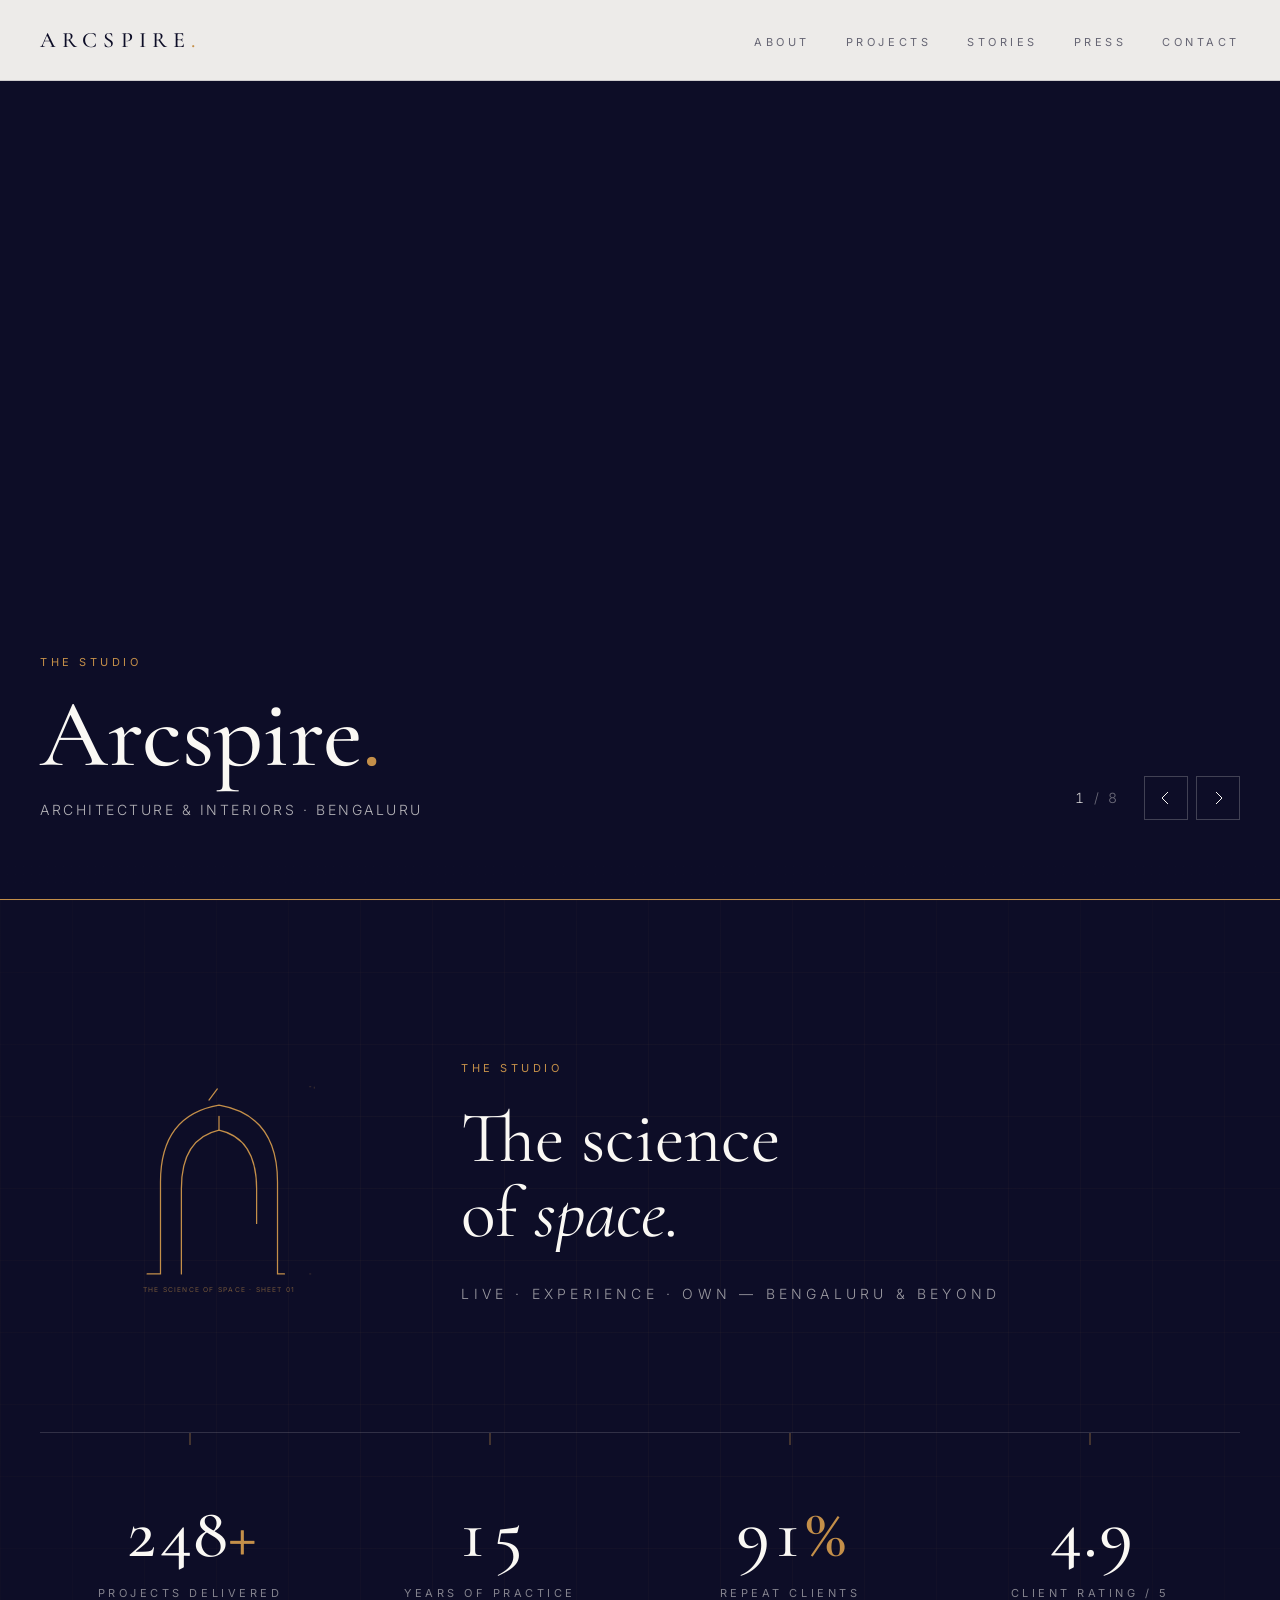
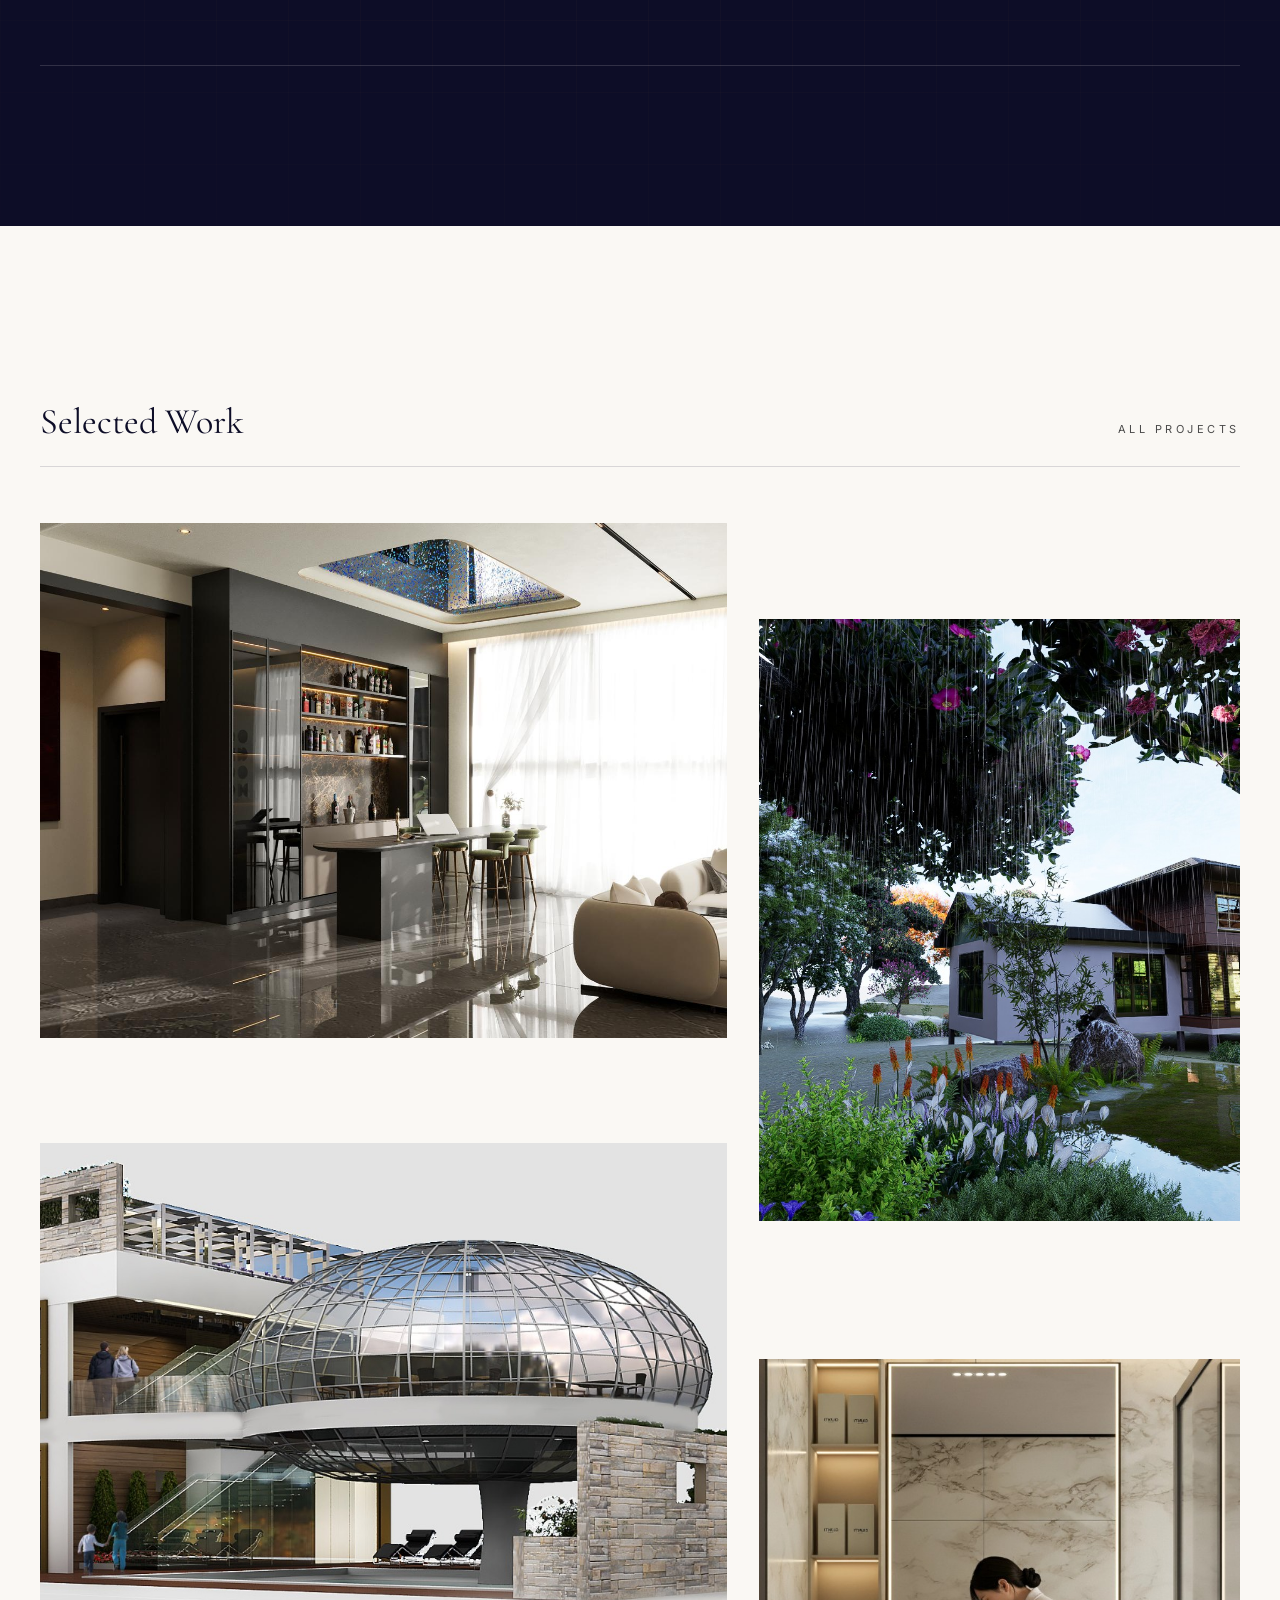
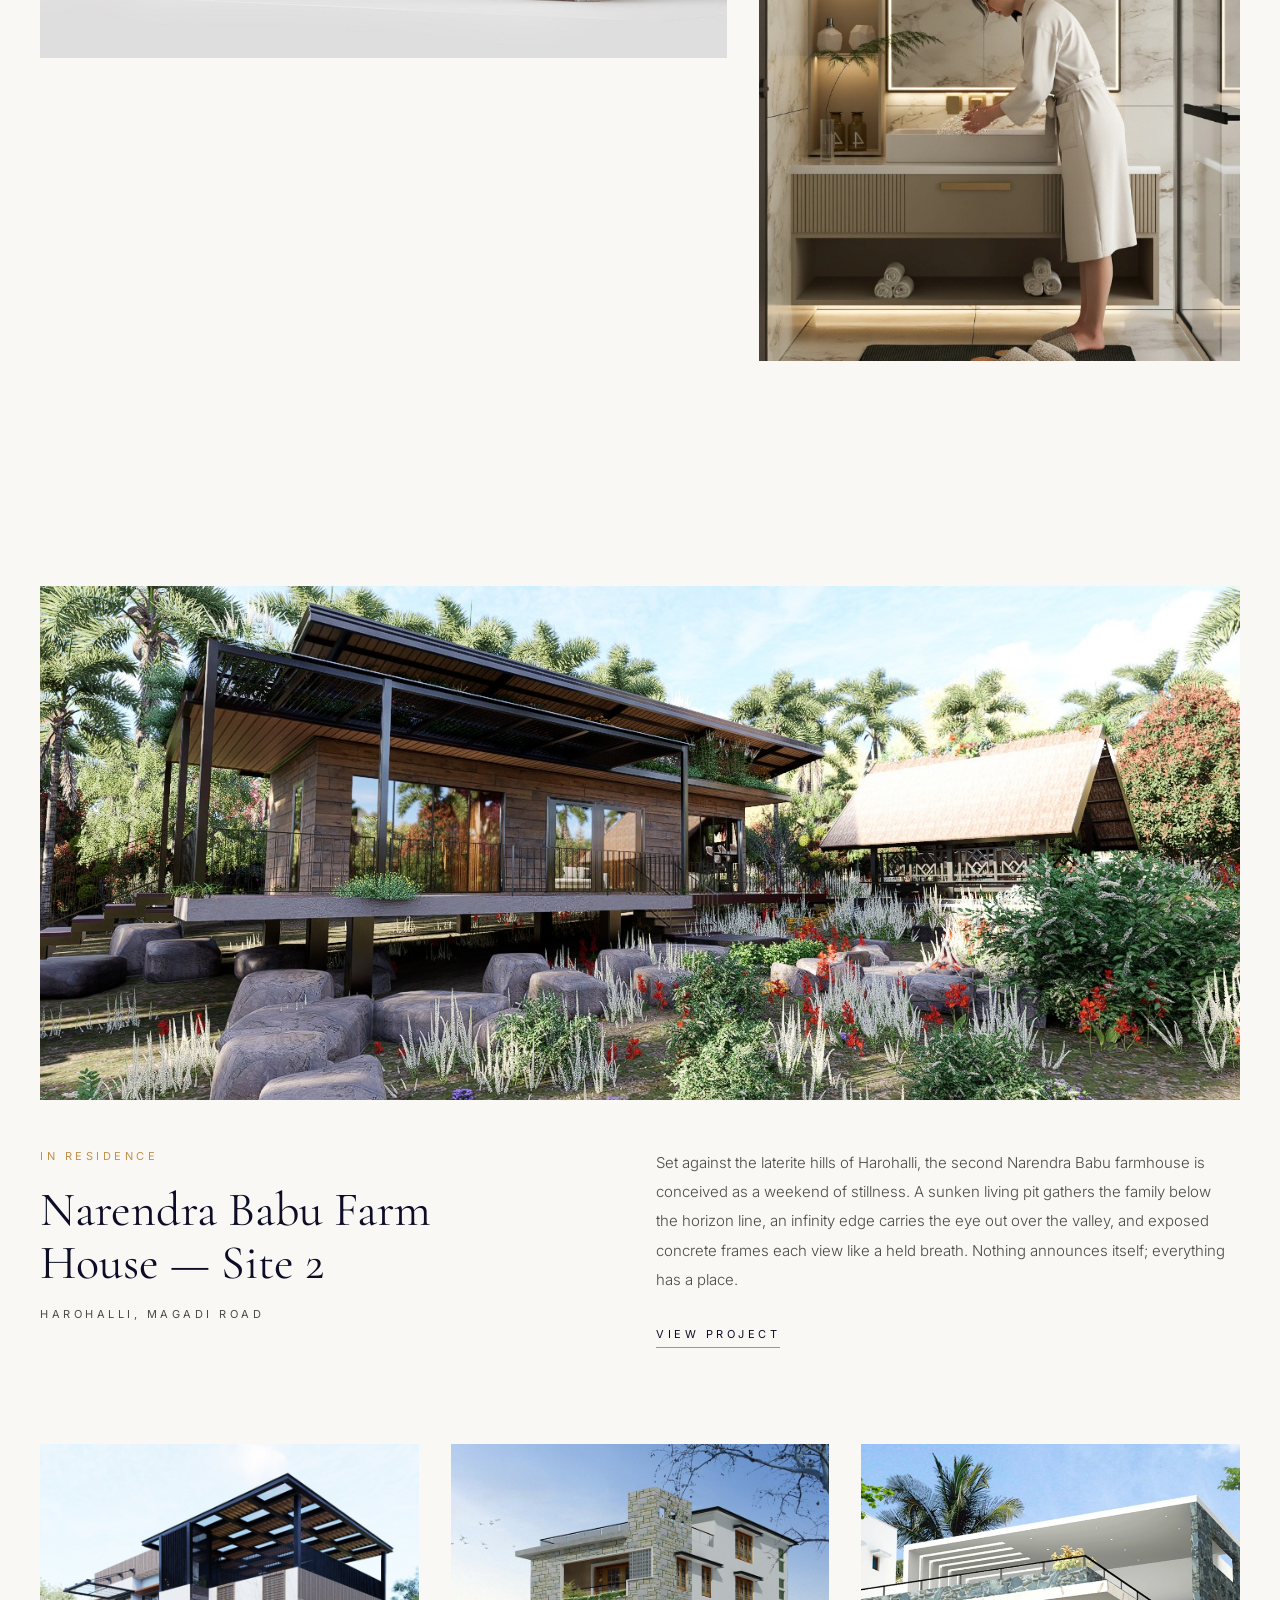
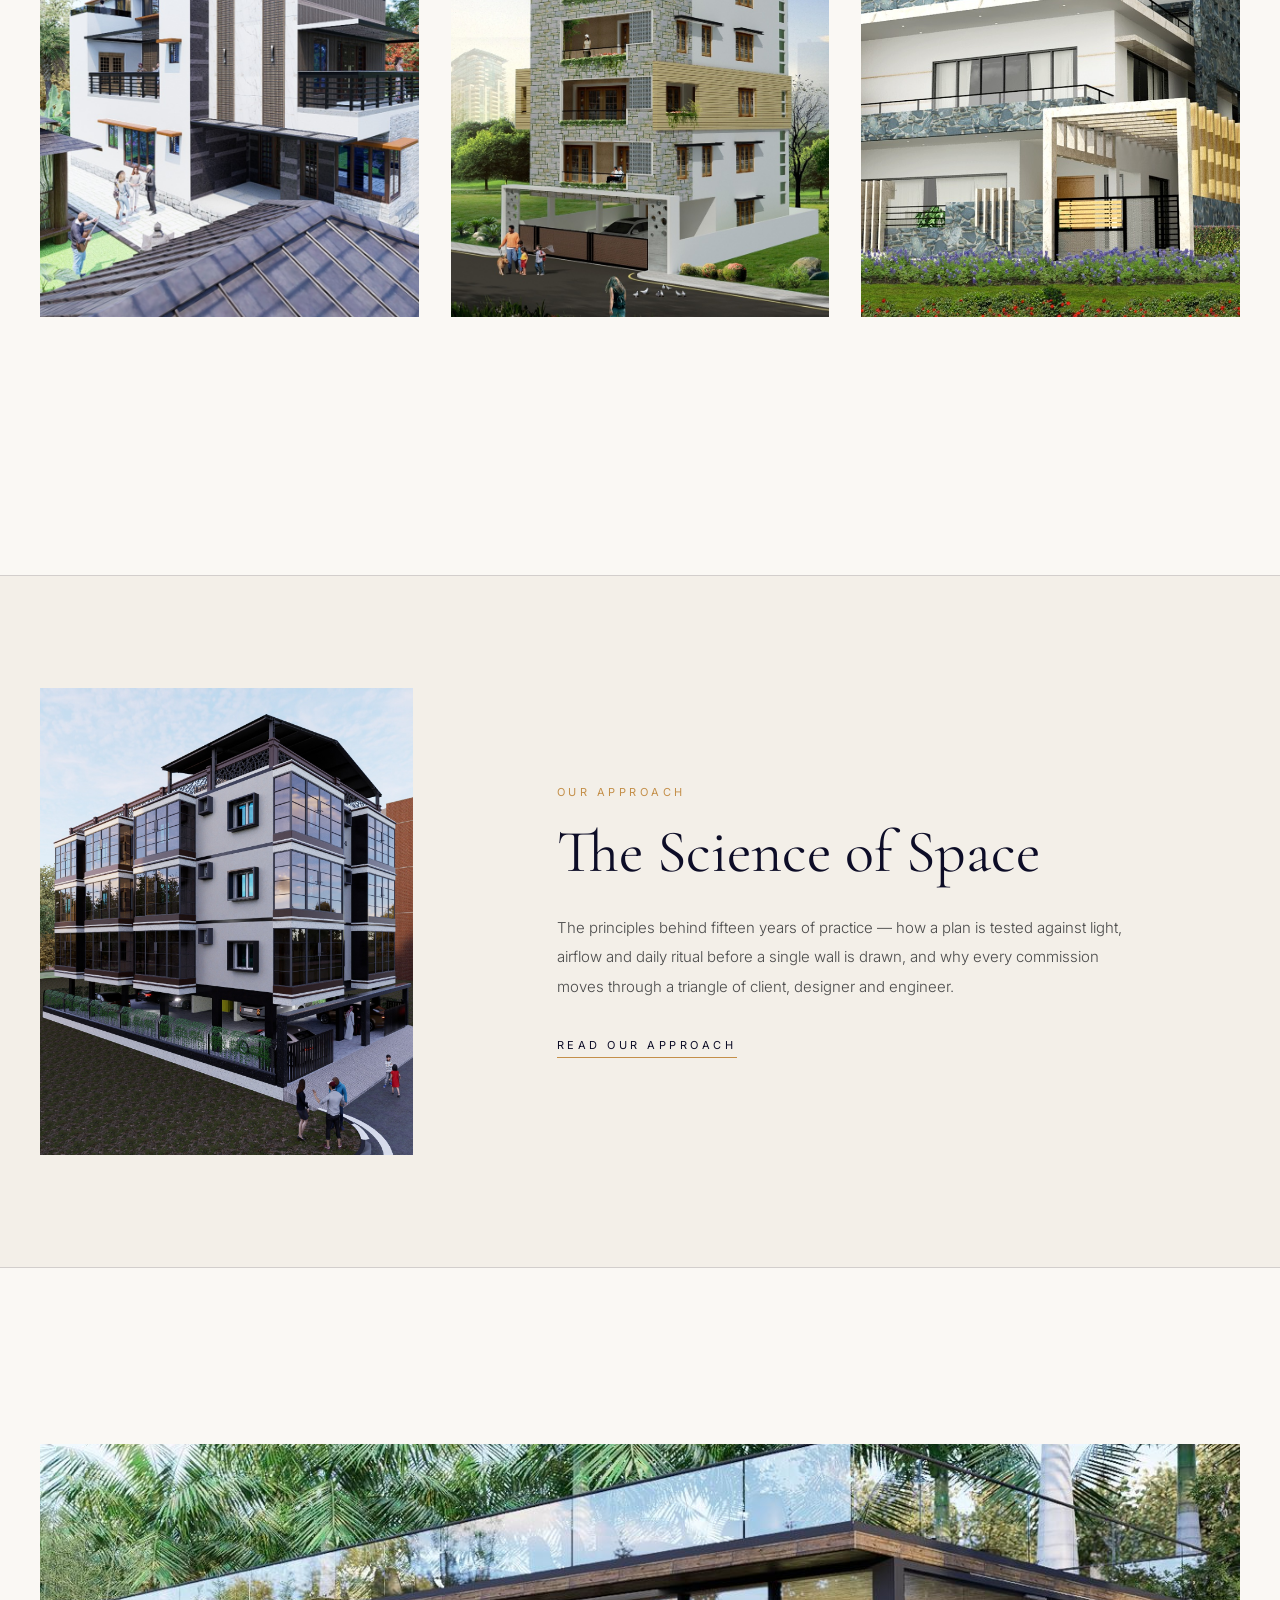
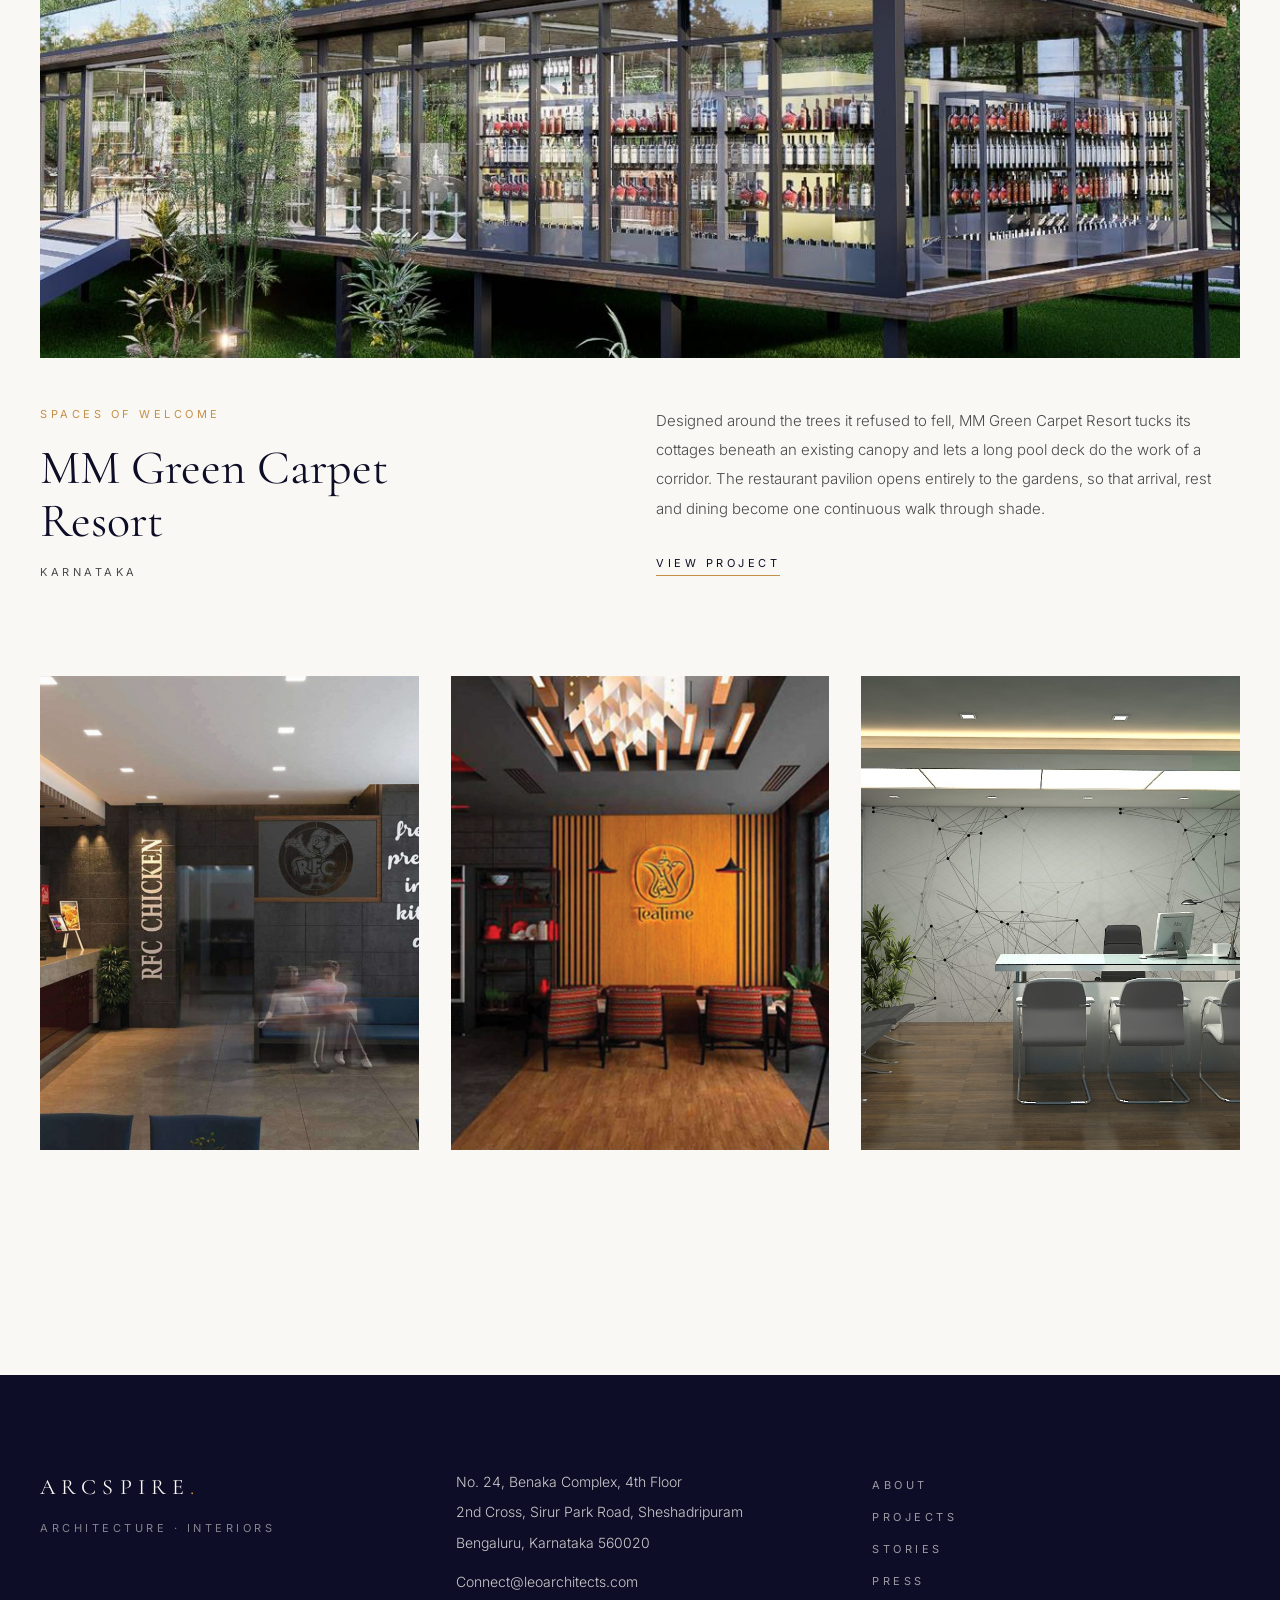
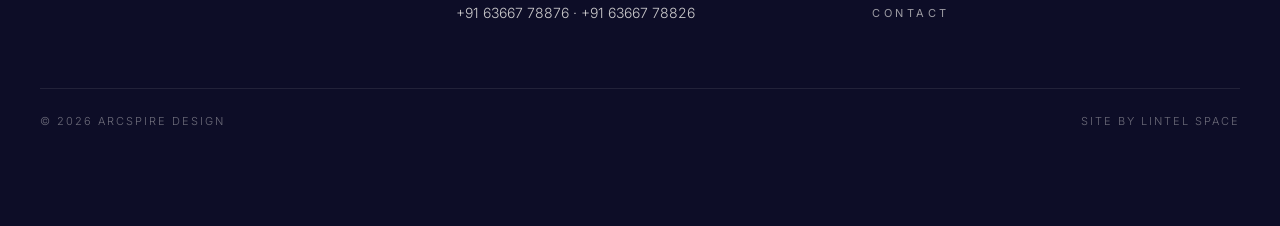
==== commit eea2d0eb: "Process section: animated blueprint diagrams per step; site-wide arc cursor Co-Authored-By: Claude F" ====
--- a/index.html
+++ b/index.html
@@ -19,8 +19,8 @@
     <link rel="preconnect" href="https://fonts.googleapis.com" />
     <link rel="preconnect" href="https://fonts.gstatic.com" crossorigin />
     <link href="https://fonts.googleapis.com/css2?family=Cormorant+Garamond:ital,wght@0,400;0,500;0,600;1,400&family=Inter:wght@300;400;500&display=swap" rel="stylesheet" />
-    <script type="module" crossorigin src="/assets/index-BHRpXF4D.js"></script>
-    <link rel="stylesheet" crossorigin href="/assets/index-CV1AMwKJ.css">
+    <script type="module" crossorigin src="/assets/index-DSS-CwWc.js"></script>
+    <link rel="stylesheet" crossorigin href="/assets/index-D3l5XqSl.css">
   </head>
   <body>
     <div id="root"></div>
--- a/assets/index-D3l5XqSl.css
+++ b/assets/index-D3l5XqSl.css
@@ -0,0 +1 @@
+/*! tailwindcss v4.3.3 | MIT License | https://tailwindcss.com */@layer properties{@supports (((-webkit-hyphens:none)) and (not (margin-trim:inline))) or ((-moz-orient:inline) and (not (color:rgb(from red r g b)))){*,:before,:after,::backdrop{--tw-translate-x:0;--tw-translate-y:0;--tw-translate-z:0;--tw-rotate-x:initial;--tw-rotate-y:initial;--tw-rotate-z:initial;--tw-skew-x:initial;--tw-skew-y:initial;--tw-space-y-reverse:0;--tw-space-x-reverse:0;--tw-border-style:solid;--tw-gradient-position:initial;--tw-gradient-from:#0000;--tw-gradient-via:#0000;--tw-gradient-to:#0000;--tw-gradient-stops:initial;--tw-gradient-via-stops:initial;--tw-gradient-from-position:0%;--tw-gradient-via-position:50%;--tw-gradient-to-position:100%;--tw-leading:initial;--tw-font-weight:initial;--tw-tracking:initial;--tw-ordinal:initial;--tw-slashed-zero:initial;--tw-numeric-figure:initial;--tw-numeric-spacing:initial;--tw-numeric-fraction:initial;--tw-shadow:0 0 #0000;--tw-shadow-color:initial;--tw-shadow-alpha:100%;--tw-inset-shadow:0 0 #0000;--tw-inset-shadow-color:initial;--tw-inset-shadow-alpha:100%;--tw-ring-color:initial;--tw-ring-shadow:0 0 #0000;--tw-inset-ring-color:initial;--tw-inset-ring-shadow:0 0 #0000;--tw-ring-inset:initial;--tw-ring-offset-width:0px;--tw-ring-offset-color:#fff;--tw-ring-offset-shadow:0 0 #0000;--tw-blur:initial;--tw-brightness:initial;--tw-contrast:initial;--tw-grayscale:initial;--tw-hue-rotate:initial;--tw-invert:initial;--tw-opacity:initial;--tw-saturate:initial;--tw-sepia:initial;--tw-drop-shadow:initial;--tw-drop-shadow-color:initial;--tw-drop-shadow-alpha:100%;--tw-drop-shadow-size:initial;--tw-backdrop-blur:initial;--tw-backdrop-brightness:initial;--tw-backdrop-contrast:initial;--tw-backdrop-grayscale:initial;--tw-backdrop-hue-rotate:initial;--tw-backdrop-invert:initial;--tw-backdrop-opacity:initial;--tw-backdrop-saturate:initial;--tw-backdrop-sepia:initial;--tw-duration:initial;--tw-ease:initial}}}@layer theme{:root,:host{--font-sans:"Inter", system-ui, sans-serif;--font-serif:"Cormorant Garamond", Georgia, serif;--font-mono:ui-monospace, SFMono-Regular, Menlo, Monaco, Consolas, "Liberation Mono", "Courier New", monospace;--spacing:.25rem;--container-md:28rem;--container-lg:32rem;--container-xl:36rem;--container-2xl:42rem;--container-3xl:48rem;--container-4xl:56rem;--text-sm:.875rem;--text-sm--line-height:calc(1.25 / .875);--text-lg:1.125rem;--text-lg--line-height:calc(1.75 / 1.125);--text-xl:1.25rem;--text-xl--line-height:calc(1.75 / 1.25);--text-2xl:1.5rem;--text-2xl--line-height:calc(2 / 1.5);--text-3xl:1.875rem;--text-3xl--line-height: 1.2 ;--text-4xl:2.25rem;--text-4xl--line-height:calc(2.5 / 2.25);--text-5xl:3rem;--text-5xl--line-height:1;--text-6xl:3.75rem;--text-6xl--line-height:1;--text-7xl:4.5rem;--text-7xl--line-height:1;--text-8xl:6rem;--text-8xl--line-height:1;--font-weight-light:300;--font-weight-normal:400;--font-weight-medium:500;--leading-tight:1.25;--leading-snug:1.375;--leading-relaxed:1.625;--ease-in:cubic-bezier(.4, 0, 1, 1);--ease-out:cubic-bezier(0, 0, .2, 1);--ease-in-out:cubic-bezier(.4, 0, .2, 1);--blur-sm:8px;--default-transition-duration:.15s;--default-transition-timing-function:cubic-bezier(.4, 0, .2, 1);--default-font-family:var(--font-sans);--default-mono-font-family:var(--font-mono);--color-ink:#0d0d27;--color-paper:#faf8f4;--color-gold:#c48f49;--color-grey:#4a4a4a}}@layer base{*,:after,:before,::backdrop{box-sizing:border-box;border:0 solid;margin:0;padding:0}::file-selector-button{box-sizing:border-box;border:0 solid;margin:0;padding:0}html,:host{-webkit-text-size-adjust:100%;-moz-tab-size:4;tab-size:4;line-height:1.5;font-family:var(--default-font-family,-apple-system, BlinkMacSystemFont, "Segoe UI", Roboto, "Helvetica Neue", "Noto Sans", Arial, sans-serif, "Apple Color Emoji", "Segoe UI Emoji", "Segoe UI Symbol", "Noto Color Emoji");font-feature-settings:var(--default-font-feature-settings,normal);font-variation-settings:var(--default-font-variation-settings,normal);-webkit-tap-highlight-color:transparent}hr{height:0;color:inherit;border-top-width:1px}abbr:where([title]){-webkit-text-decoration:underline dotted;text-decoration:underline dotted}h1,h2,h3,h4,h5,h6{font-size:inherit;font-weight:inherit}a{color:inherit;-webkit-text-decoration:inherit;text-decoration:inherit}b,strong{font-weight:bolder}code,kbd,samp,pre{font-family:var(--default-mono-font-family,ui-monospace, SFMono-Regular, Menlo, Monaco, Consolas, "Liberation Mono", "Courier New", monospace);font-feature-settings:var(--default-mono-font-feature-settings,normal);font-variation-settings:var(--default-mono-font-variation-settings,normal);font-size:1em}small{font-size:80%}sub,sup{vertical-align:baseline;font-size:75%;line-height:0;position:relative}sub{bottom:-.25em}sup{top:-.5em}table{text-indent:0;border-color:inherit;border-collapse:collapse}:-moz-focusring:where(:not(iframe)){outline:auto}progress{vertical-align:baseline}summary{display:list-item}ol,ul,menu{list-style:none}img,svg,video,canvas,audio,iframe,embed,object{vertical-align:middle;display:block}img,video{max-width:100%;height:auto}button,input,select,optgroup,textarea{font:inherit;font-feature-settings:inherit;font-variation-settings:inherit;letter-spacing:inherit;color:inherit;opacity:1;background-color:#0000;border-radius:0}::file-selector-button{font:inherit;font-feature-settings:inherit;font-variation-settings:inherit;letter-spacing:inherit;color:inherit;opacity:1;background-color:#0000;border-radius:0}:where(select:is([multiple],[size])) optgroup{font-weight:bolder}:where(select:is([multiple],[size])) optgroup option{padding-inline-start:20px}::file-selector-button{margin-inline-end:4px}::placeholder{opacity:1}@supports (not ((-webkit-appearance:-apple-pay-button))) or (contain-intrinsic-size:1px){::placeholder{color:currentColor}@supports (color:color-mix(in lab,red,red)){::placeholder{color:color-mix(in oklab,currentcolor 50%,transparent)}}}textarea{resize:vertical}::-webkit-search-decoration{-webkit-appearance:none}::-webkit-date-and-time-value{min-height:1lh;text-align:inherit}::-webkit-datetime-edit{display:inline-flex}::-webkit-datetime-edit-fields-wrapper{padding:0}::-webkit-datetime-edit{padding-block:0}::-webkit-datetime-edit-year-field{padding-block:0}::-webkit-datetime-edit-month-field{padding-block:0}::-webkit-datetime-edit-day-field{padding-block:0}::-webkit-datetime-edit-hour-field{padding-block:0}::-webkit-datetime-edit-minute-field{padding-block:0}::-webkit-datetime-edit-second-field{padding-block:0}::-webkit-datetime-edit-millisecond-field{padding-block:0}::-webkit-datetime-edit-meridiem-field{padding-block:0}::-webkit-calendar-picker-indicator{line-height:1}:-moz-ui-invalid{box-shadow:none}button,input:where([type=button],[type=reset],[type=submit]){-webkit-appearance:button;-moz-appearance:button;appearance:button}::file-selector-button{-webkit-appearance:button;-moz-appearance:button;appearance:button}::-webkit-inner-spin-button{height:auto}::-webkit-outer-spin-button{height:auto}[hidden]:where(:not([hidden=until-found])){display:none!important}}@layer components;@layer utilities{.pointer-events-none{pointer-events:none}.visible{visibility:visible}.sr-only{clip-path:inset(50%);white-space:nowrap;border-width:0;width:1px;height:1px;margin:-1px;padding:0;position:absolute;overflow:hidden}.absolute{position:absolute}.fixed{position:fixed}.relative{position:relative}.static{position:static}.inset-0{top:0;right:0;bottom:0;left:0}.inset-x-0{inset-inline:0}.top-0{top:0}.right-6{right:calc(var(--spacing) * 6)}.-bottom-0\.5{bottom:calc(var(--spacing) * -.5)}.-bottom-\[21px\]{bottom:-21px}.bottom-0{bottom:0}.bottom-16{bottom:calc(var(--spacing) * 16)}.left-0{left:0}.left-1\/2{left:50%}.z-10{z-index:10}.z-50{z-index:50}.mx-auto{margin-inline:auto}.\!mt-4{margin-top:calc(var(--spacing) * 4)!important}.mt-2{margin-top:calc(var(--spacing) * 2)}.mt-3{margin-top:calc(var(--spacing) * 3)}.mt-4{margin-top:calc(var(--spacing) * 4)}.mt-5{margin-top:calc(var(--spacing) * 5)}.mt-6{margin-top:calc(var(--spacing) * 6)}.mt-7{margin-top:calc(var(--spacing) * 7)}.mt-8{margin-top:calc(var(--spacing) * 8)}.mt-9{margin-top:calc(var(--spacing) * 9)}.mt-12{margin-top:calc(var(--spacing) * 12)}.mt-14{margin-top:calc(var(--spacing) * 14)}.mt-16{margin-top:calc(var(--spacing) * 16)}.mt-20{margin-top:calc(var(--spacing) * 20)}.mt-24{margin-top:calc(var(--spacing) * 24)}.mb-14{margin-bottom:calc(var(--spacing) * 14)}.block{display:block}.contents{display:contents}.flex{display:flex}.grid{display:grid}.hidden{display:none}.inline-block{display:inline-block}.aspect-\[3\/2\]{aspect-ratio:3/2}.aspect-\[4\/3\]{aspect-ratio:4/3}.aspect-\[4\/5\]{aspect-ratio:4/5}.aspect-\[16\/9\]{aspect-ratio:16/9}.h-3{height:calc(var(--spacing) * 3)}.h-11{height:calc(var(--spacing) * 11)}.h-16{height:calc(var(--spacing) * 16)}.h-\[70svh\]{height:70svh}.h-\[100svh\]{height:100svh}.h-full{height:100%}.h-px{height:1px}.w-0{width:0}.w-11{width:calc(var(--spacing) * 11)}.w-40{width:calc(var(--spacing) * 40)}.w-full{width:100%}.w-px{width:1px}.max-w-2xl{max-width:var(--container-2xl)}.max-w-3xl{max-width:var(--container-3xl)}.max-w-4xl{max-width:var(--container-4xl)}.max-w-\[1440px\]{max-width:1440px}.max-w-lg{max-width:var(--container-lg)}.max-w-md{max-width:var(--container-md)}.max-w-xl{max-width:var(--container-xl)}.shrink-0{flex-shrink:0}.-translate-x-1\/2{--tw-translate-x: -50% ;translate:var(--tw-translate-x) var(--tw-translate-y)}.transform{transform:var(--tw-rotate-x,) var(--tw-rotate-y,) var(--tw-rotate-z,) var(--tw-skew-x,) var(--tw-skew-y,)}.resize{resize:both}.resize-none{resize:none}.grid-cols-1{grid-template-columns:repeat(1,minmax(0,1fr))}.grid-cols-2{grid-template-columns:repeat(2,minmax(0,1fr))}.flex-col{flex-direction:column}.flex-wrap{flex-wrap:wrap}.items-baseline{align-items:baseline}.items-center{align-items:center}.justify-between{justify-content:space-between}.justify-center{justify-content:center}.gap-2{gap:calc(var(--spacing) * 2)}.gap-3{gap:calc(var(--spacing) * 3)}.gap-4{gap:calc(var(--spacing) * 4)}.gap-5{gap:calc(var(--spacing) * 5)}.gap-6{gap:calc(var(--spacing) * 6)}.gap-8{gap:calc(var(--spacing) * 8)}.gap-9{gap:calc(var(--spacing) * 9)}.gap-10{gap:calc(var(--spacing) * 10)}.gap-12{gap:calc(var(--spacing) * 12)}.gap-16{gap:calc(var(--spacing) * 16)}:where(.space-y-0>:not(:last-child)){--tw-space-y-reverse:0;margin-block:0}:where(.space-y-2>:not(:last-child)){--tw-space-y-reverse:0;margin-block-start:calc(calc(var(--spacing) * 2) * var(--tw-space-y-reverse));margin-block-end:calc(calc(var(--spacing) * 2) * calc(1 - var(--tw-space-y-reverse)))}:where(.space-y-5>:not(:last-child)){--tw-space-y-reverse:0;margin-block-start:calc(calc(var(--spacing) * 5) * var(--tw-space-y-reverse));margin-block-end:calc(calc(var(--spacing) * 5) * calc(1 - var(--tw-space-y-reverse)))}:where(.space-y-6>:not(:last-child)){--tw-space-y-reverse:0;margin-block-start:calc(calc(var(--spacing) * 6) * var(--tw-space-y-reverse));margin-block-end:calc(calc(var(--spacing) * 6) * calc(1 - var(--tw-space-y-reverse)))}:where(.space-y-10>:not(:last-child)){--tw-space-y-reverse:0;margin-block-start:calc(calc(var(--spacing) * 10) * var(--tw-space-y-reverse));margin-block-end:calc(calc(var(--spacing) * 10) * calc(1 - var(--tw-space-y-reverse)))}.gap-x-8{column-gap:calc(var(--spacing) * 8)}:where(.space-x-4>:not(:last-child)){--tw-space-x-reverse:0;margin-inline-start:calc(calc(var(--spacing) * 4) * var(--tw-space-x-reverse));margin-inline-end:calc(calc(var(--spacing) * 4) * calc(1 - var(--tw-space-x-reverse)))}.gap-y-3{row-gap:calc(var(--spacing) * 3)}.gap-y-14{row-gap:calc(var(--spacing) * 14)}.gap-y-16{row-gap:calc(var(--spacing) * 16)}.overflow-hidden{overflow:hidden}.overflow-visible{overflow:visible}.border{border-style:var(--tw-border-style);border-width:1px}.border-y{border-block-style:var(--tw-border-style);border-block-width:1px}.border-t{border-top-style:var(--tw-border-style);border-top-width:1px}.border-r{border-right-style:var(--tw-border-style);border-right-width:1px}.border-b{border-bottom-style:var(--tw-border-style);border-bottom-width:1px}.border-gold{border-color:var(--color-gold)}.border-paper\/15{border-color:#faf8f426}@supports (color:color-mix(in lab,red,red)){.border-paper\/15{border-color:color-mix(in oklab,var(--color-paper) 15%,transparent)}}.bg-\[\#15152F\]{background-color:#15152f}.bg-\[\#EAE4DB\]{background-color:#eae4db}.bg-\[\#F3EFE8\]{background-color:#f3efe8}.bg-gold{background-color:var(--color-gold)}.bg-gold\/60{background-color:#c48f4999}@supports (color:color-mix(in lab,red,red)){.bg-gold\/60{background-color:color-mix(in oklab,var(--color-gold) 60%,transparent)}}.bg-ink{background-color:var(--color-ink)}.bg-paper{background-color:var(--color-paper)}.bg-paper\/20{background-color:#faf8f433}@supports (color:color-mix(in lab,red,red)){.bg-paper\/20{background-color:color-mix(in oklab,var(--color-paper) 20%,transparent)}}.bg-paper\/95{background-color:#faf8f4f2}@supports (color:color-mix(in lab,red,red)){.bg-paper\/95{background-color:color-mix(in oklab,var(--color-paper) 95%,transparent)}}.bg-transparent{background-color:#0000}.bg-gradient-to-t{--tw-gradient-position:to top in oklab;background-image:linear-gradient(var(--tw-gradient-stops))}.from-ink\/70{--tw-gradient-from:#0d0d27b3}@supports (color:color-mix(in lab,red,red)){.from-ink\/70{--tw-gradient-from:color-mix(in oklab, var(--color-ink) 70%, transparent)}}.from-ink\/70{--tw-gradient-stops:var(--tw-gradient-via-stops,var(--tw-gradient-position), var(--tw-gradient-from) var(--tw-gradient-from-position), var(--tw-gradient-to) var(--tw-gradient-to-position))}.via-ink\/10{--tw-gradient-via:#0d0d271a}@supports (color:color-mix(in lab,red,red)){.via-ink\/10{--tw-gradient-via:color-mix(in oklab, var(--color-ink) 10%, transparent)}}.via-ink\/10{--tw-gradient-via-stops:var(--tw-gradient-position), var(--tw-gradient-from) var(--tw-gradient-from-position), var(--tw-gradient-via) var(--tw-gradient-via-position), var(--tw-gradient-to) var(--tw-gradient-to-position);--tw-gradient-stops:var(--tw-gradient-via-stops)}.to-ink\/30{--tw-gradient-to:#0d0d274d}@supports (color:color-mix(in lab,red,red)){.to-ink\/30{--tw-gradient-to:color-mix(in oklab, var(--color-ink) 30%, transparent)}}.to-ink\/30{--tw-gradient-stops:var(--tw-gradient-via-stops,var(--tw-gradient-position), var(--tw-gradient-from) var(--tw-gradient-from-position), var(--tw-gradient-to) var(--tw-gradient-to-position))}.object-cover{object-fit:cover}.p-6{padding:calc(var(--spacing) * 6)}.px-2{padding-inline:calc(var(--spacing) * 2)}.px-6{padding-inline:calc(var(--spacing) * 6)}.px-10{padding-inline:calc(var(--spacing) * 10)}.py-4{padding-block:calc(var(--spacing) * 4)}.py-6{padding-block:calc(var(--spacing) * 6)}.py-10{padding-block:calc(var(--spacing) * 10)}.py-12{padding-block:calc(var(--spacing) * 12)}.py-14{padding-block:calc(var(--spacing) * 14)}.py-16{padding-block:calc(var(--spacing) * 16)}.py-20{padding-block:calc(var(--spacing) * 20)}.py-28{padding-block:calc(var(--spacing) * 28)}.pt-2{padding-top:calc(var(--spacing) * 2)}.pt-6{padding-top:calc(var(--spacing) * 6)}.pt-8{padding-top:calc(var(--spacing) * 8)}.pt-28{padding-top:calc(var(--spacing) * 28)}.pt-32{padding-top:calc(var(--spacing) * 32)}.pr-6{padding-right:calc(var(--spacing) * 6)}.pb-1{padding-bottom:var(--spacing)}.pb-3{padding-bottom:calc(var(--spacing) * 3)}.pb-5{padding-bottom:calc(var(--spacing) * 5)}.pb-6{padding-bottom:calc(var(--spacing) * 6)}.pb-16{padding-bottom:calc(var(--spacing) * 16)}.pb-24{padding-bottom:calc(var(--spacing) * 24)}.pb-28{padding-bottom:calc(var(--spacing) * 28)}.pl-6{padding-left:calc(var(--spacing) * 6)}.text-center{text-align:center}.text-right{text-align:right}.font-serif{font-family:var(--font-serif)}.text-2xl{font-size:var(--text-2xl);line-height:var(--tw-leading,var(--text-2xl--line-height))}.text-3xl{font-size:var(--text-3xl);line-height:var(--tw-leading,var(--text-3xl--line-height))}.text-4xl{font-size:var(--text-4xl);line-height:var(--tw-leading,var(--text-4xl--line-height))}.text-5xl{font-size:var(--text-5xl);line-height:var(--tw-leading,var(--text-5xl--line-height))}.text-6xl{font-size:var(--text-6xl);line-height:var(--tw-leading,var(--text-6xl--line-height))}.text-lg{font-size:var(--text-lg);line-height:var(--tw-leading,var(--text-lg--line-height))}.text-sm{font-size:var(--text-sm);line-height:var(--tw-leading,var(--text-sm--line-height))}.text-xl{font-size:var(--text-xl);line-height:var(--tw-leading,var(--text-xl--line-height))}.text-\[11px\]{font-size:11px}.text-\[12px\]{font-size:12px}.text-\[13px\]{font-size:13px}.text-\[14px\]{font-size:14px}.text-\[15px\]{font-size:15px}.text-\[22px\]{font-size:22px}.leading-\[1\.1\]{--tw-leading:1.1;line-height:1.1}.leading-\[1\.02\]{--tw-leading:1.02;line-height:1.02}.leading-\[1\.05\]{--tw-leading:1.05;line-height:1.05}.leading-\[1\.08\]{--tw-leading:1.08;line-height:1.08}.leading-\[1\.9\]{--tw-leading:1.9;line-height:1.9}.leading-\[1\.15\]{--tw-leading:1.15;line-height:1.15}.leading-\[1\.85\]{--tw-leading:1.85;line-height:1.85}.leading-\[1\.95\]{--tw-leading:1.95;line-height:1.95}.leading-relaxed{--tw-leading:var(--leading-relaxed);line-height:var(--leading-relaxed)}.leading-snug{--tw-leading:var(--leading-snug);line-height:var(--leading-snug)}.leading-tight{--tw-leading:var(--leading-tight);line-height:var(--leading-tight)}.font-light{--tw-font-weight:var(--font-weight-light);font-weight:var(--font-weight-light)}.font-medium{--tw-font-weight:var(--font-weight-medium);font-weight:var(--font-weight-medium)}.tracking-\[0\.2em\]{--tw-tracking:.2em;letter-spacing:.2em}.tracking-\[0\.3em\]{--tw-tracking:.3em;letter-spacing:.3em}.tracking-\[0\.08em\]{--tw-tracking:.08em;letter-spacing:.08em}.tracking-\[0\.18em\]{--tw-tracking:.18em;letter-spacing:.18em}.tracking-\[0\.28em\]{--tw-tracking:.28em;letter-spacing:.28em}.text-gold{color:var(--color-gold)}.text-gold\/70{color:#c48f49b3}@supports (color:color-mix(in lab,red,red)){.text-gold\/70{color:color-mix(in oklab,var(--color-gold) 70%,transparent)}}.text-grey{color:var(--color-grey)}.text-ink{color:var(--color-ink)}.text-paper{color:var(--color-paper)}.text-paper\/50{color:#faf8f480}@supports (color:color-mix(in lab,red,red)){.text-paper\/50{color:color-mix(in oklab,var(--color-paper) 50%,transparent)}}.text-paper\/60{color:#faf8f499}@supports (color:color-mix(in lab,red,red)){.text-paper\/60{color:color-mix(in oklab,var(--color-paper) 60%,transparent)}}.uppercase{text-transform:uppercase}.italic{font-style:italic}.tabular-nums{--tw-numeric-spacing:tabular-nums;font-variant-numeric:var(--tw-ordinal,) var(--tw-slashed-zero,) var(--tw-numeric-figure,) var(--tw-numeric-spacing,) var(--tw-numeric-fraction,)}.underline{text-decoration-line:underline}.decoration-gold{-webkit-text-decoration-color:var(--color-gold);text-decoration-color:var(--color-gold)}.decoration-1{text-decoration-thickness:1px}.underline-offset-4{text-underline-offset:4px}.opacity-0{opacity:0}.opacity-40{opacity:.4}.opacity-50{opacity:.5}.opacity-60{opacity:.6}.opacity-70{opacity:.7}.opacity-80{opacity:.8}.opacity-100{opacity:1}.shadow{--tw-shadow:0 1px 3px 0 var(--tw-shadow-color,#0000001a), 0 1px 2px -1px var(--tw-shadow-color,#0000001a);box-shadow:var(--tw-inset-shadow),var(--tw-inset-ring-shadow),var(--tw-ring-offset-shadow),var(--tw-ring-shadow),var(--tw-shadow)}.blur{--tw-blur:blur(8px);filter:var(--tw-blur,) var(--tw-brightness,) var(--tw-contrast,) var(--tw-grayscale,) var(--tw-hue-rotate,) var(--tw-invert,) var(--tw-saturate,) var(--tw-sepia,) var(--tw-drop-shadow,)}.drop-shadow{--tw-drop-shadow-size:drop-shadow(0 1px 2px var(--tw-drop-shadow-color,#0000001a)) drop-shadow(0 1px 1px var(--tw-drop-shadow-color,#0000000f));--tw-drop-shadow:drop-shadow(0 1px 2px #0000001a) drop-shadow(0 1px 1px #0000000f);filter:var(--tw-blur,) var(--tw-brightness,) var(--tw-contrast,) var(--tw-grayscale,) var(--tw-hue-rotate,) var(--tw-invert,) var(--tw-saturate,) var(--tw-sepia,) var(--tw-drop-shadow,)}.filter{filter:var(--tw-blur,) var(--tw-brightness,) var(--tw-contrast,) var(--tw-grayscale,) var(--tw-hue-rotate,) var(--tw-invert,) var(--tw-saturate,) var(--tw-sepia,) var(--tw-drop-shadow,)}.backdrop-blur-sm{--tw-backdrop-blur:blur(var(--blur-sm));-webkit-backdrop-filter:var(--tw-backdrop-blur,) var(--tw-backdrop-brightness,) var(--tw-backdrop-contrast,) var(--tw-backdrop-grayscale,) var(--tw-backdrop-hue-rotate,) var(--tw-backdrop-invert,) var(--tw-backdrop-opacity,) var(--tw-backdrop-saturate,) var(--tw-backdrop-sepia,);backdrop-filter:var(--tw-backdrop-blur,) var(--tw-backdrop-brightness,) var(--tw-backdrop-contrast,) var(--tw-backdrop-grayscale,) var(--tw-backdrop-hue-rotate,) var(--tw-backdrop-invert,) var(--tw-backdrop-opacity,) var(--tw-backdrop-saturate,) var(--tw-backdrop-sepia,)}.transition{transition-property:color,background-color,border-color,outline-color,text-decoration-color,fill,stroke,--tw-gradient-from,--tw-gradient-via,--tw-gradient-to,opacity,box-shadow,transform,translate,scale,rotate,filter,-webkit-backdrop-filter,backdrop-filter,display,content-visibility,overlay,pointer-events;transition-timing-function:var(--tw-ease,var(--default-transition-timing-function));transition-duration:var(--tw-duration,var(--default-transition-duration))}.transition\!{transition-property:color,background-color,border-color,outline-color,text-decoration-color,fill,stroke,--tw-gradient-from,--tw-gradient-via,--tw-gradient-to,opacity,box-shadow,transform,translate,scale,rotate,filter,-webkit-backdrop-filter,backdrop-filter,display,content-visibility,overlay,pointer-events!important;transition-timing-function:var(--tw-ease,var(--default-transition-timing-function))!important;transition-duration:var(--tw-duration,var(--default-transition-duration))!important}.transition-all{transition-property:all;transition-timing-function:var(--tw-ease,var(--default-transition-timing-function));transition-duration:var(--tw-duration,var(--default-transition-duration))}.transition-colors{transition-property:color,background-color,border-color,outline-color,text-decoration-color,fill,stroke,--tw-gradient-from,--tw-gradient-via,--tw-gradient-to;transition-timing-function:var(--tw-ease,var(--default-transition-timing-function));transition-duration:var(--tw-duration,var(--default-transition-duration))}.transition-opacity{transition-property:opacity;transition-timing-function:var(--tw-ease,var(--default-transition-timing-function));transition-duration:var(--tw-duration,var(--default-transition-duration))}.duration-300{--tw-duration:.3s;transition-duration:.3s}.duration-500{--tw-duration:.5s;transition-duration:.5s}.duration-\[900ms\]{--tw-duration:.9s;transition-duration:.9s}.duration-\[1200ms\]{--tw-duration:1.2s;transition-duration:1.2s}.ease-in{--tw-ease:var(--ease-in);transition-timing-function:var(--ease-in)}.ease-in-out{--tw-ease:var(--ease-in-out);transition-timing-function:var(--ease-in-out)}.ease-out{--tw-ease:var(--ease-out);transition-timing-function:var(--ease-out)}.outline-none{--tw-outline-style:none;outline-style:none}@media (hover:hover){.group-hover\:text-gold:is(:where(.group):hover *){color:var(--color-gold)}}.last\:border-0:last-child{border-style:var(--tw-border-style);border-width:0}.last\:border-b:last-child{border-bottom-style:var(--tw-border-style);border-bottom-width:1px}@media (hover:hover){.hover\:border-gold:hover{border-color:var(--color-gold)}.hover\:text-gold:hover{color:var(--color-gold)}.hover\:text-ink:hover{color:var(--color-ink)}.hover\:opacity-80:hover{opacity:.8}.hover\:opacity-100:hover{opacity:1}}.focus\:not-sr-only:focus{clip-path:none;white-space:normal;width:auto;height:auto;margin:0;padding:0;position:static;overflow:visible}.focus\:absolute:focus{position:absolute}.focus\:top-4:focus{top:calc(var(--spacing) * 4)}.focus\:left-4:focus{left:calc(var(--spacing) * 4)}.focus\:z-\[100\]:focus{z-index:100}.focus\:border-gold:focus{border-color:var(--color-gold)}.focus\:bg-ink:focus{background-color:var(--color-ink)}.focus\:px-4:focus{padding-inline:calc(var(--spacing) * 4)}.focus\:py-2:focus{padding-block:calc(var(--spacing) * 2)}.focus\:text-paper:focus{color:var(--color-paper)}@media (min-width:40rem){.sm\:grid-cols-2{grid-template-columns:repeat(2,minmax(0,1fr))}}@media (min-width:48rem){.md\:right-10{right:calc(var(--spacing) * 10)}.md\:bottom-20{bottom:calc(var(--spacing) * 20)}.md\:col-span-1{grid-column:span 1/span 1}.md\:col-span-2{grid-column:span 2/span 2}.md\:col-span-4{grid-column:span 4/span 4}.md\:col-span-5{grid-column:span 5/span 5}.md\:col-span-6{grid-column:span 6/span 6}.md\:col-span-7{grid-column:span 7/span 7}.md\:col-span-8{grid-column:span 8/span 8}.md\:col-start-6{grid-column-start:6}.md\:col-start-7{grid-column-start:7}.md\:col-start-8{grid-column-start:8}.md\:col-start-9{grid-column-start:9}.md\:mt-24{margin-top:calc(var(--spacing) * 24)}.md\:mt-32{margin-top:calc(var(--spacing) * 32)}.md\:block{display:block}.md\:flex{display:flex}.md\:hidden{display:none}.md\:aspect-\[21\/9\]{aspect-ratio:21/9}.md\:h-20{height:calc(var(--spacing) * 20)}.md\:h-\[88svh\]{height:88svh}.md\:w-56{width:calc(var(--spacing) * 56)}.md\:grid-cols-2{grid-template-columns:repeat(2,minmax(0,1fr))}.md\:grid-cols-3{grid-template-columns:repeat(3,minmax(0,1fr))}.md\:grid-cols-4{grid-template-columns:repeat(4,minmax(0,1fr))}.md\:grid-cols-12{grid-template-columns:repeat(12,minmax(0,1fr))}.md\:flex-col{flex-direction:column}.md\:flex-row{flex-direction:row}.md\:items-baseline{align-items:baseline}.md\:items-center{align-items:center}.md\:justify-between{justify-content:space-between}.md\:gap-8{gap:calc(var(--spacing) * 8)}.md\:gap-10{gap:calc(var(--spacing) * 10)}:where(.md\:space-y-10>:not(:last-child)){--tw-space-y-reverse:0;margin-block-start:calc(calc(var(--spacing) * 10) * var(--tw-space-y-reverse));margin-block-end:calc(calc(var(--spacing) * 10) * calc(1 - var(--tw-space-y-reverse)))}.md\:gap-x-8{column-gap:calc(var(--spacing) * 8)}.md\:gap-y-14{row-gap:calc(var(--spacing) * 14)}.md\:p-7{padding:calc(var(--spacing) * 7)}.md\:px-10{padding-inline:calc(var(--spacing) * 10)}.md\:py-16{padding-block:calc(var(--spacing) * 16)}.md\:py-24{padding-block:calc(var(--spacing) * 24)}.md\:py-28{padding-block:calc(var(--spacing) * 28)}.md\:py-40{padding-block:calc(var(--spacing) * 40)}.md\:pt-44{padding-top:calc(var(--spacing) * 44)}.md\:pb-20{padding-bottom:calc(var(--spacing) * 20)}.md\:pb-36{padding-bottom:calc(var(--spacing) * 36)}.md\:pb-44{padding-bottom:calc(var(--spacing) * 44)}.md\:text-left{text-align:left}.md\:text-2xl{font-size:var(--text-2xl);line-height:var(--tw-leading,var(--text-2xl--line-height))}.md\:text-3xl{font-size:var(--text-3xl);line-height:var(--tw-leading,var(--text-3xl--line-height))}.md\:text-4xl{font-size:var(--text-4xl);line-height:var(--tw-leading,var(--text-4xl--line-height))}.md\:text-5xl{font-size:var(--text-5xl);line-height:var(--tw-leading,var(--text-5xl--line-height))}.md\:text-6xl{font-size:var(--text-6xl);line-height:var(--tw-leading,var(--text-6xl--line-height))}.md\:text-7xl{font-size:var(--text-7xl);line-height:var(--tw-leading,var(--text-7xl--line-height))}.md\:opacity-0{opacity:0}.md\:transition-opacity{transition-property:opacity;transition-timing-function:var(--tw-ease,var(--default-transition-timing-function));transition-duration:var(--tw-duration,var(--default-transition-duration))}.md\:duration-500{--tw-duration:.5s;transition-duration:.5s}.md\:group-focus-within\:opacity-100:is(:where(.group):focus-within *){opacity:1}@media (hover:hover){.md\:group-hover\:opacity-100:is(:where(.group):hover *){opacity:1}}}@media (min-width:64rem){.lg\:grid-cols-3{grid-template-columns:repeat(3,minmax(0,1fr))}.lg\:grid-cols-4{grid-template-columns:repeat(4,minmax(0,1fr))}.lg\:text-8xl{font-size:var(--text-8xl);line-height:var(--tw-leading,var(--text-8xl--line-height))}}}html{scroll-behavior:smooth}@media (prefers-reduced-motion:reduce){html{scroll-behavior:auto}}body{background-color:var(--color-paper);font-family:var(--font-sans);color:var(--color-ink);-webkit-font-smoothing:antialiased;-moz-osx-font-smoothing:grayscale}::selection{background:#c48f4933}:focus-visible{outline:1px solid var(--color-gold);outline-offset:4px}.hairline{border-color:#0d0d2724}.hairline-light{border-color:#faf8f438}.eyebrow{font-family:var(--font-sans);--tw-font-weight:var(--font-weight-normal);font-size:11px;font-weight:var(--font-weight-normal);text-transform:uppercase;letter-spacing:.32em}.img-zoom{transition:transform 1.4s cubic-bezier(.16,1,.3,1)}.group:hover .img-zoom{transform:scale(1.03)}@media (prefers-reduced-motion:reduce){.img-zoom,.group:hover .img-zoom{transition:none;transform:none}}.arc-cursor{z-index:9999;pointer-events:none;will-change:transform;width:30px;height:30px;transition:opacity .3s,width .25s cubic-bezier(.2,1,.3,1),height .25s cubic-bezier(.2,1,.3,1);position:fixed;top:0;left:0}.arc-cursor svg{width:100%;height:100%;display:block}.arc-cursor--hidden{opacity:0}.arc-cursor--hover{width:50px;height:50px}@media (hover:hover) and (pointer:fine){body.cursor-arc,body.cursor-arc a,body.cursor-arc button,body.cursor-arc [role=tab],body.cursor-arc label,body.cursor-arc summary{cursor:none}body.cursor-arc input,body.cursor-arc textarea,body.cursor-arc [contenteditable]{cursor:text}}@property --tw-translate-x{syntax:"*";inherits:false;initial-value:0}@property --tw-translate-y{syntax:"*";inherits:false;initial-value:0}@property --tw-translate-z{syntax:"*";inherits:false;initial-value:0}@property --tw-rotate-x{syntax:"*";inherits:false}@property --tw-rotate-y{syntax:"*";inherits:false}@property --tw-rotate-z{syntax:"*";inherits:false}@property --tw-skew-x{syntax:"*";inherits:false}@property --tw-skew-y{syntax:"*";inherits:false}@property --tw-space-y-reverse{syntax:"*";inherits:false;initial-value:0}@property --tw-space-x-reverse{syntax:"*";inherits:false;initial-value:0}@property --tw-border-style{syntax:"*";inherits:false;initial-value:solid}@property --tw-gradient-position{syntax:"*";inherits:false}@property --tw-gradient-from{syntax:"<color>";inherits:false;initial-value:#0000}@property --tw-gradient-via{syntax:"<color>";inherits:false;initial-value:#0000}@property --tw-gradient-to{syntax:"<color>";inherits:false;initial-value:#0000}@property --tw-gradient-stops{syntax:"*";inherits:false}@property --tw-gradient-via-stops{syntax:"*";inherits:false}@property --tw-gradient-from-position{syntax:"<length-percentage>";inherits:false;initial-value:0%}@property --tw-gradient-via-position{syntax:"<length-percentage>";inherits:false;initial-value:50%}@property --tw-gradient-to-position{syntax:"<length-percentage>";inherits:false;initial-value:100%}@property --tw-leading{syntax:"*";inherits:false}@property --tw-font-weight{syntax:"*";inherits:false}@property --tw-tracking{syntax:"*";inherits:false}@property --tw-ordinal{syntax:"*";inherits:false}@property --tw-slashed-zero{syntax:"*";inherits:false}@property --tw-numeric-figure{syntax:"*";inherits:false}@property --tw-numeric-spacing{syntax:"*";inherits:false}@property --tw-numeric-fraction{syntax:"*";inherits:false}@property --tw-shadow{syntax:"*";inherits:false;initial-value:0 0 #0000}@property --tw-shadow-color{syntax:"*";inherits:false}@property --tw-shadow-alpha{syntax:"<percentage>";inherits:false;initial-value:100%}@property --tw-inset-shadow{syntax:"*";inherits:false;initial-value:0 0 #0000}@property --tw-inset-shadow-color{syntax:"*";inherits:false}@property --tw-inset-shadow-alpha{syntax:"<percentage>";inherits:false;initial-value:100%}@property --tw-ring-color{syntax:"*";inherits:false}@property --tw-ring-shadow{syntax:"*";inherits:false;initial-value:0 0 #0000}@property --tw-inset-ring-color{syntax:"*";inherits:false}@property --tw-inset-ring-shadow{syntax:"*";inherits:false;initial-value:0 0 #0000}@property --tw-ring-inset{syntax:"*";inherits:false}@property --tw-ring-offset-width{syntax:"<length>";inherits:false;initial-value:0}@property --tw-ring-offset-color{syntax:"*";inherits:false;initial-value:#fff}@property --tw-ring-offset-shadow{syntax:"*";inherits:false;initial-value:0 0 #0000}@property --tw-blur{syntax:"*";inherits:false}@property --tw-brightness{syntax:"*";inherits:false}@property --tw-contrast{syntax:"*";inherits:false}@property --tw-grayscale{syntax:"*";inherits:false}@property --tw-hue-rotate{syntax:"*";inherits:false}@property --tw-invert{syntax:"*";inherits:false}@property --tw-opacity{syntax:"*";inherits:false}@property --tw-saturate{syntax:"*";inherits:false}@property --tw-sepia{syntax:"*";inherits:false}@property --tw-drop-shadow{syntax:"*";inherits:false}@property --tw-drop-shadow-color{syntax:"*";inherits:false}@property --tw-drop-shadow-alpha{syntax:"<percentage>";inherits:false;initial-value:100%}@property --tw-drop-shadow-size{syntax:"*";inherits:false}@property --tw-backdrop-blur{syntax:"*";inherits:false}@property --tw-backdrop-brightness{syntax:"*";inherits:false}@property --tw-backdrop-contrast{syntax:"*";inherits:false}@property --tw-backdrop-grayscale{syntax:"*";inherits:false}@property --tw-backdrop-hue-rotate{syntax:"*";inherits:false}@property --tw-backdrop-invert{syntax:"*";inherits:false}@property --tw-backdrop-opacity{syntax:"*";inherits:false}@property --tw-backdrop-saturate{syntax:"*";inherits:false}@property --tw-backdrop-sepia{syntax:"*";inherits:false}@property --tw-duration{syntax:"*";inherits:false}@property --tw-ease{syntax:"*";inherits:false}
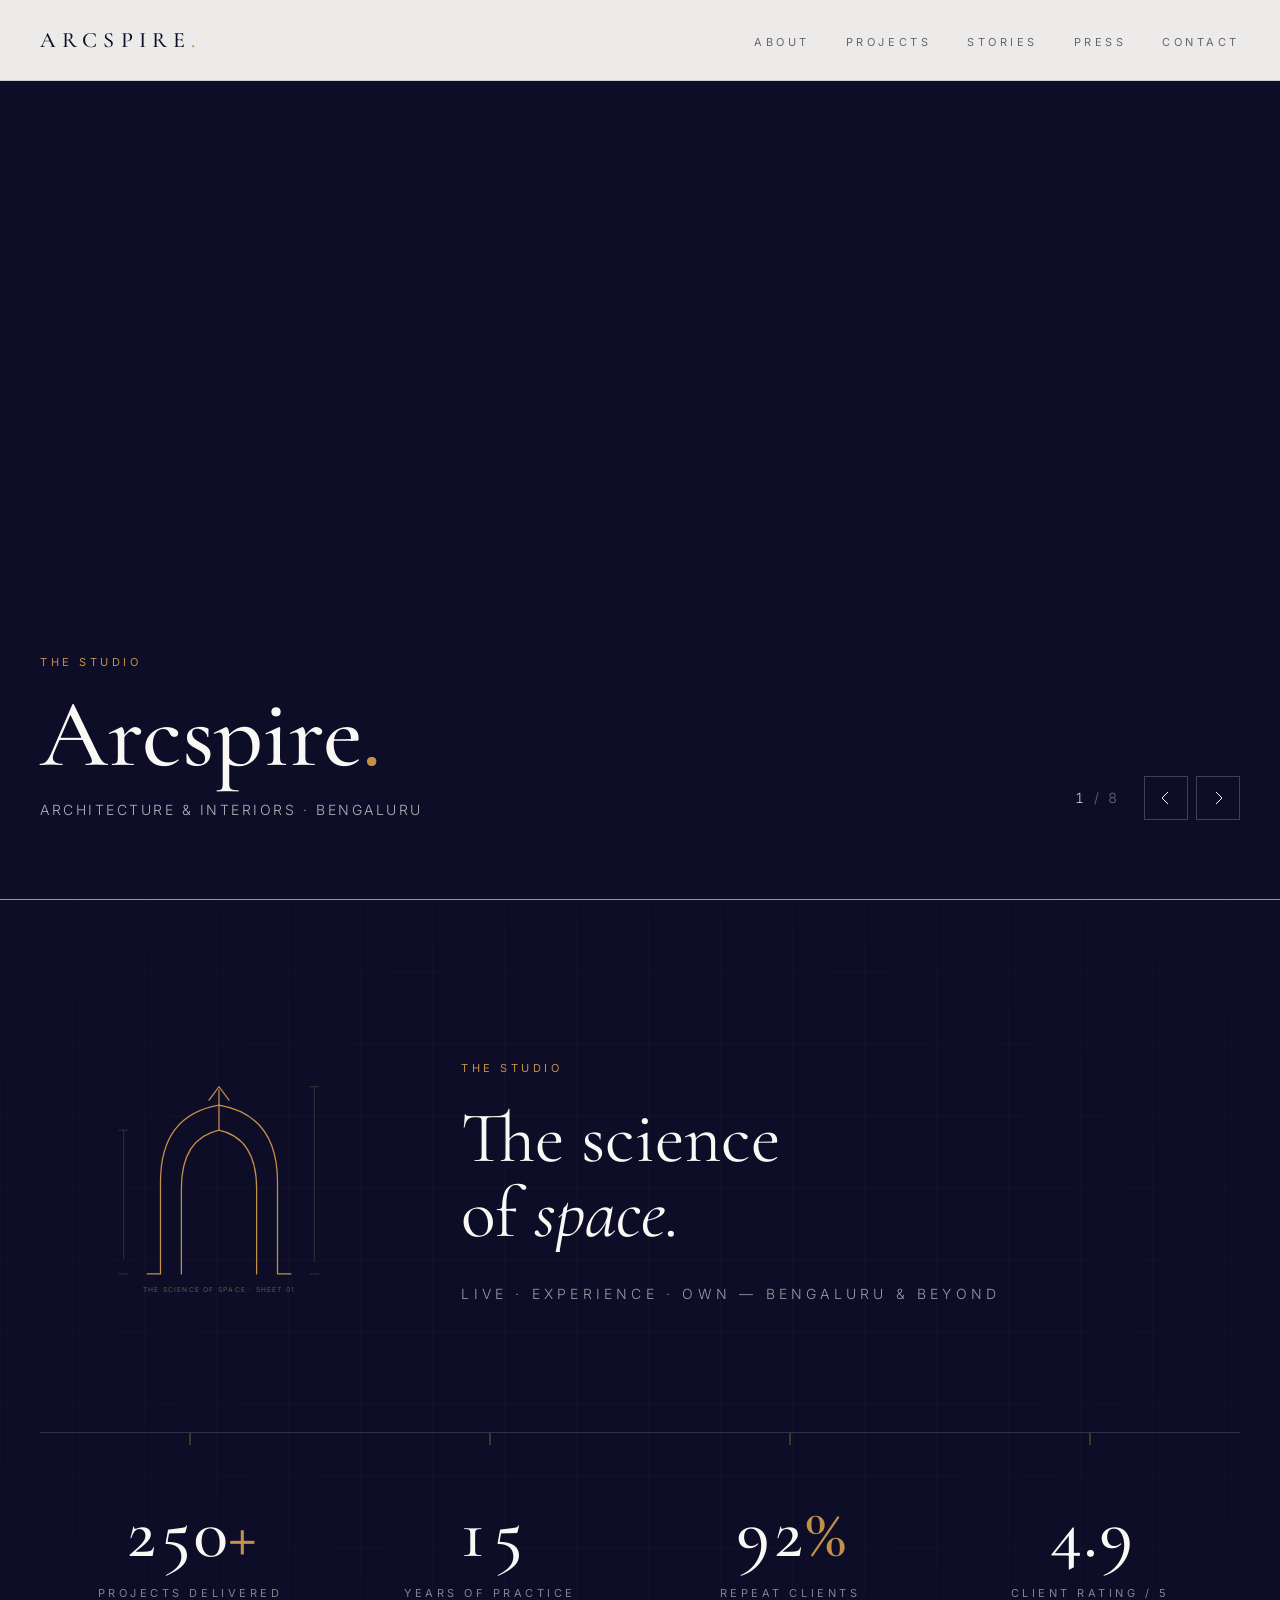
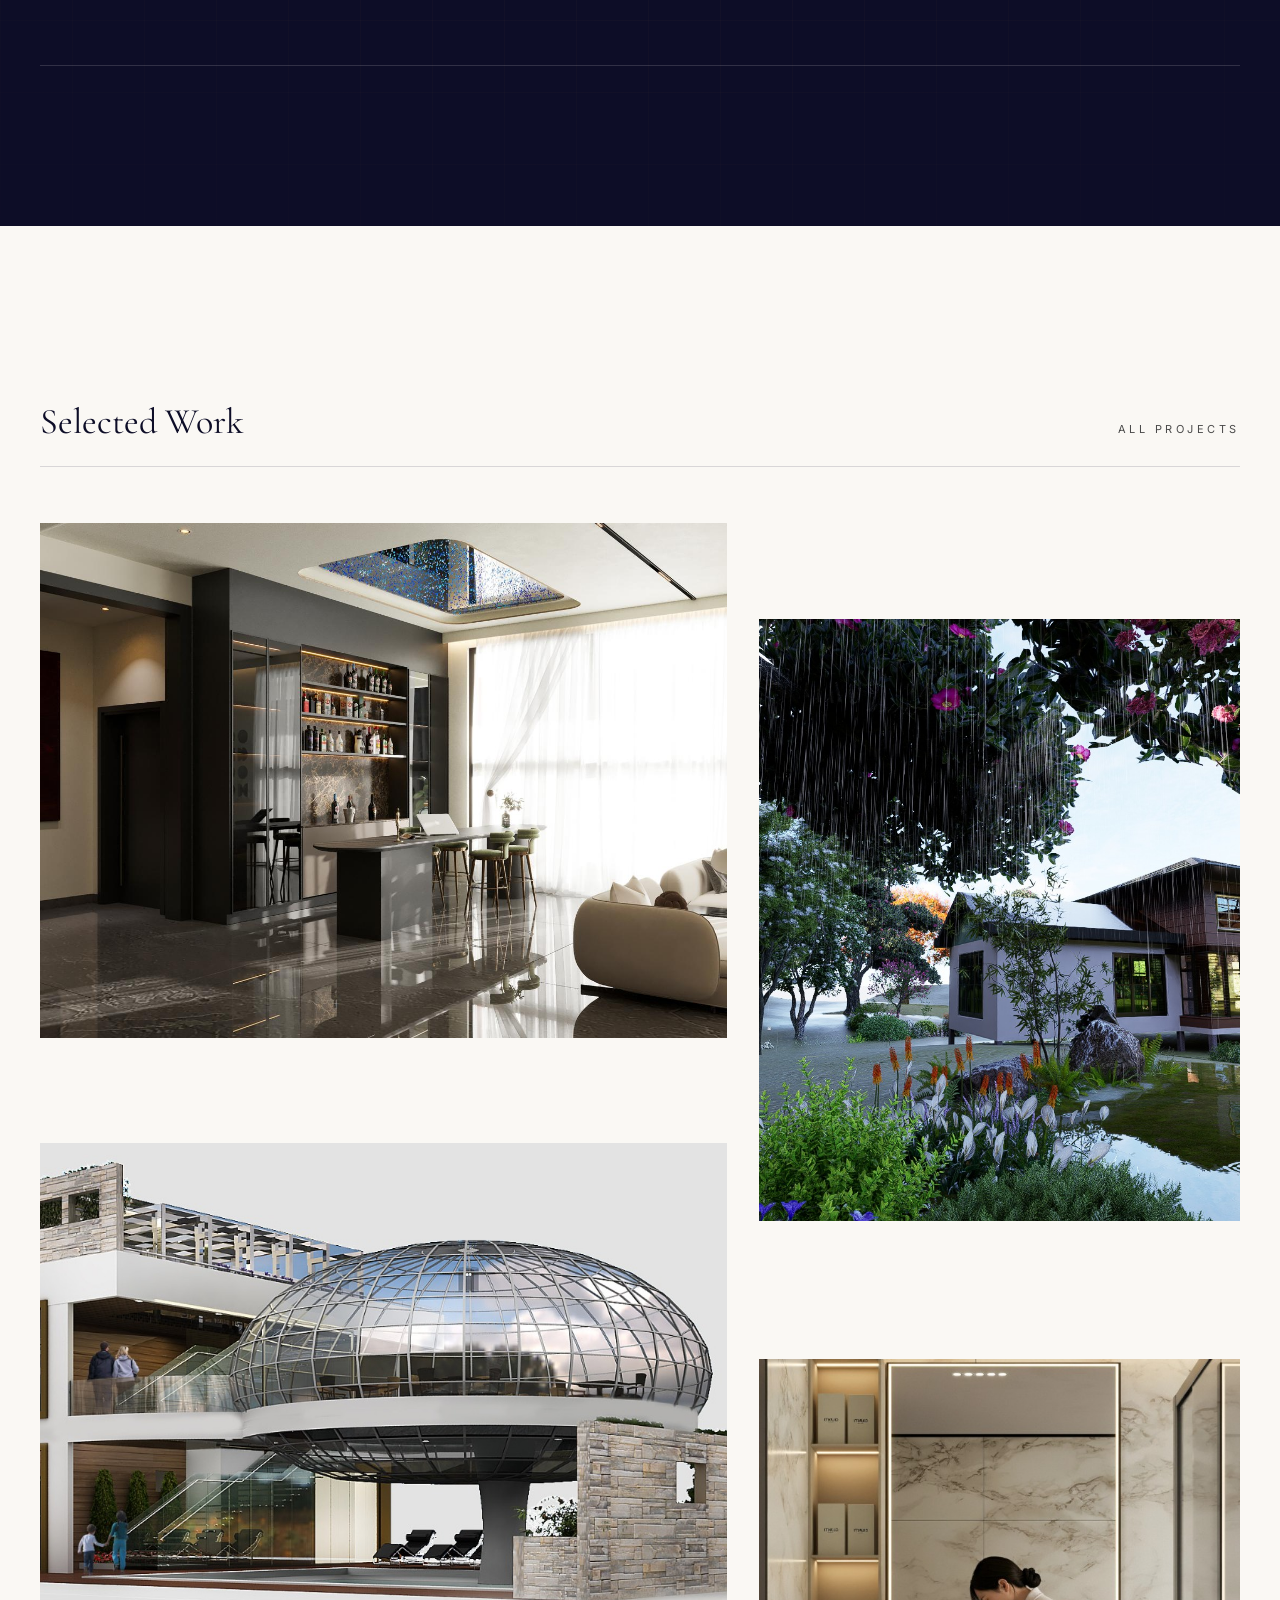
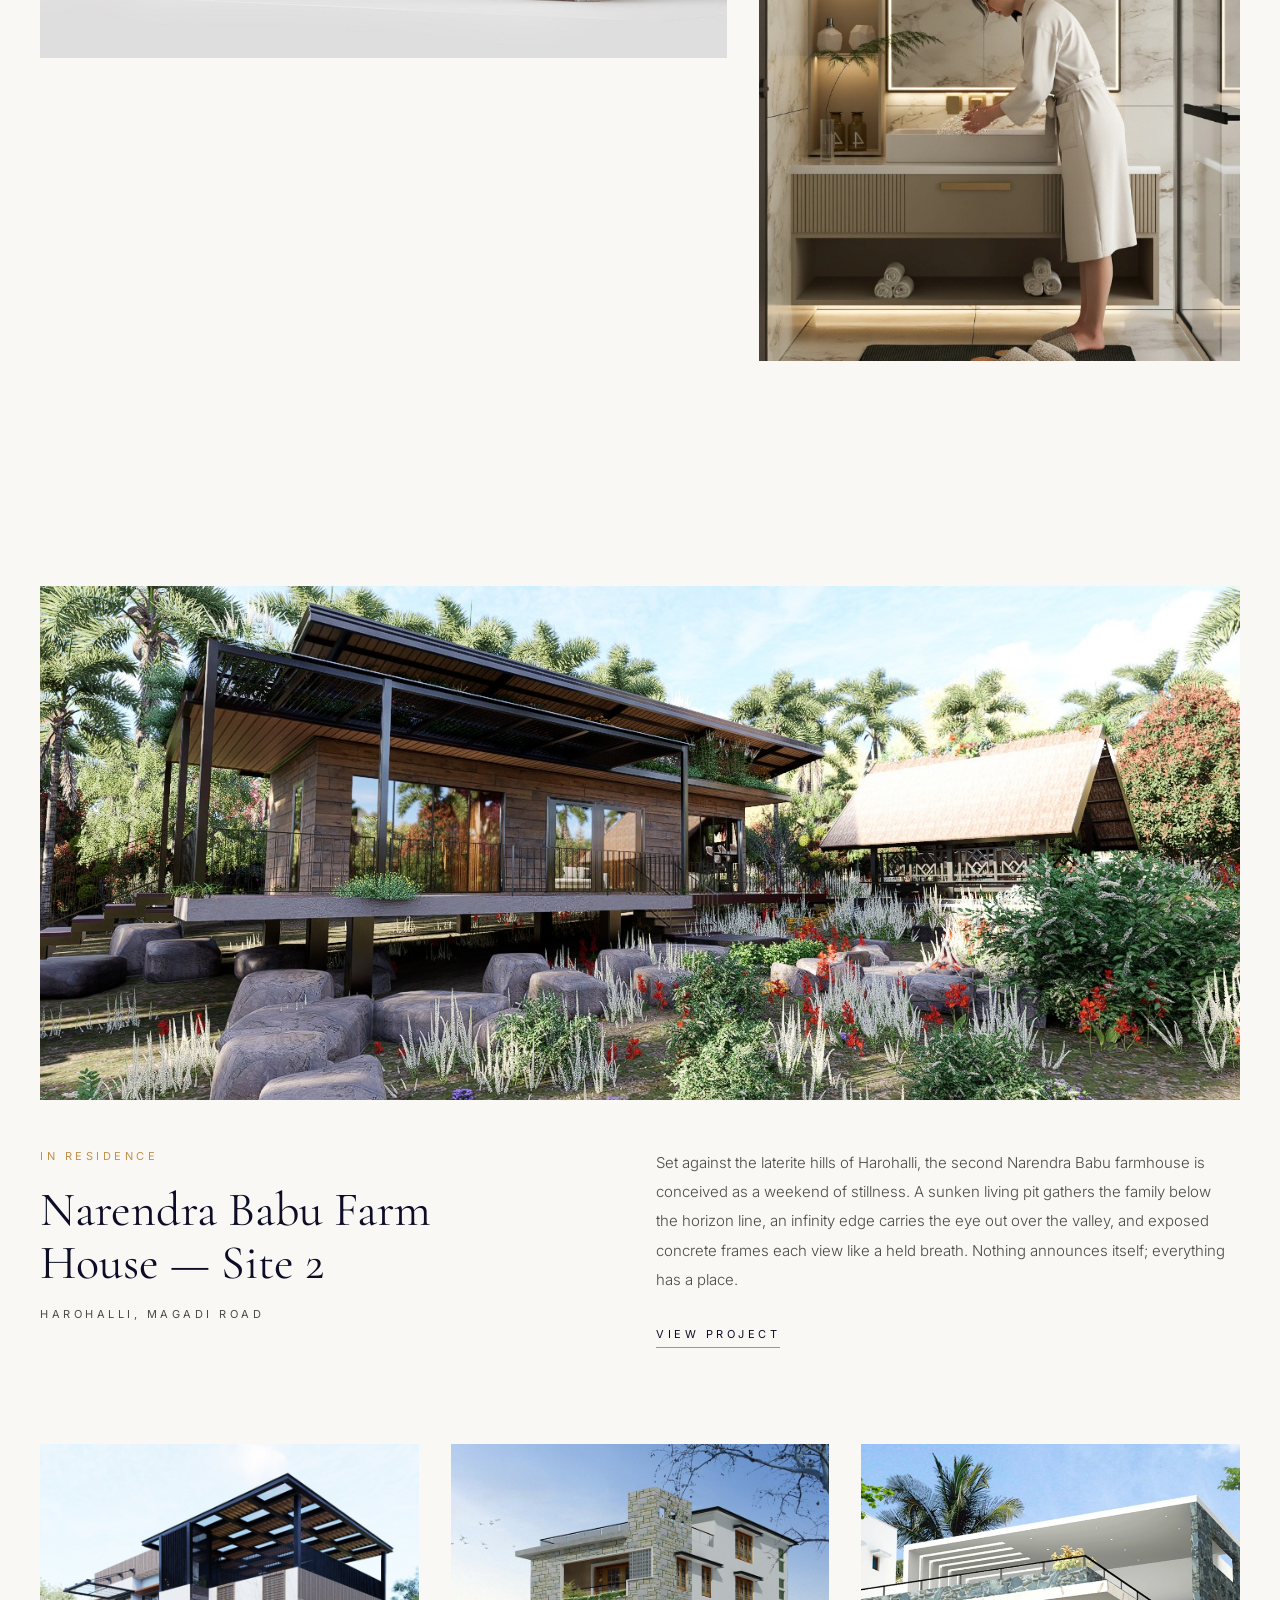
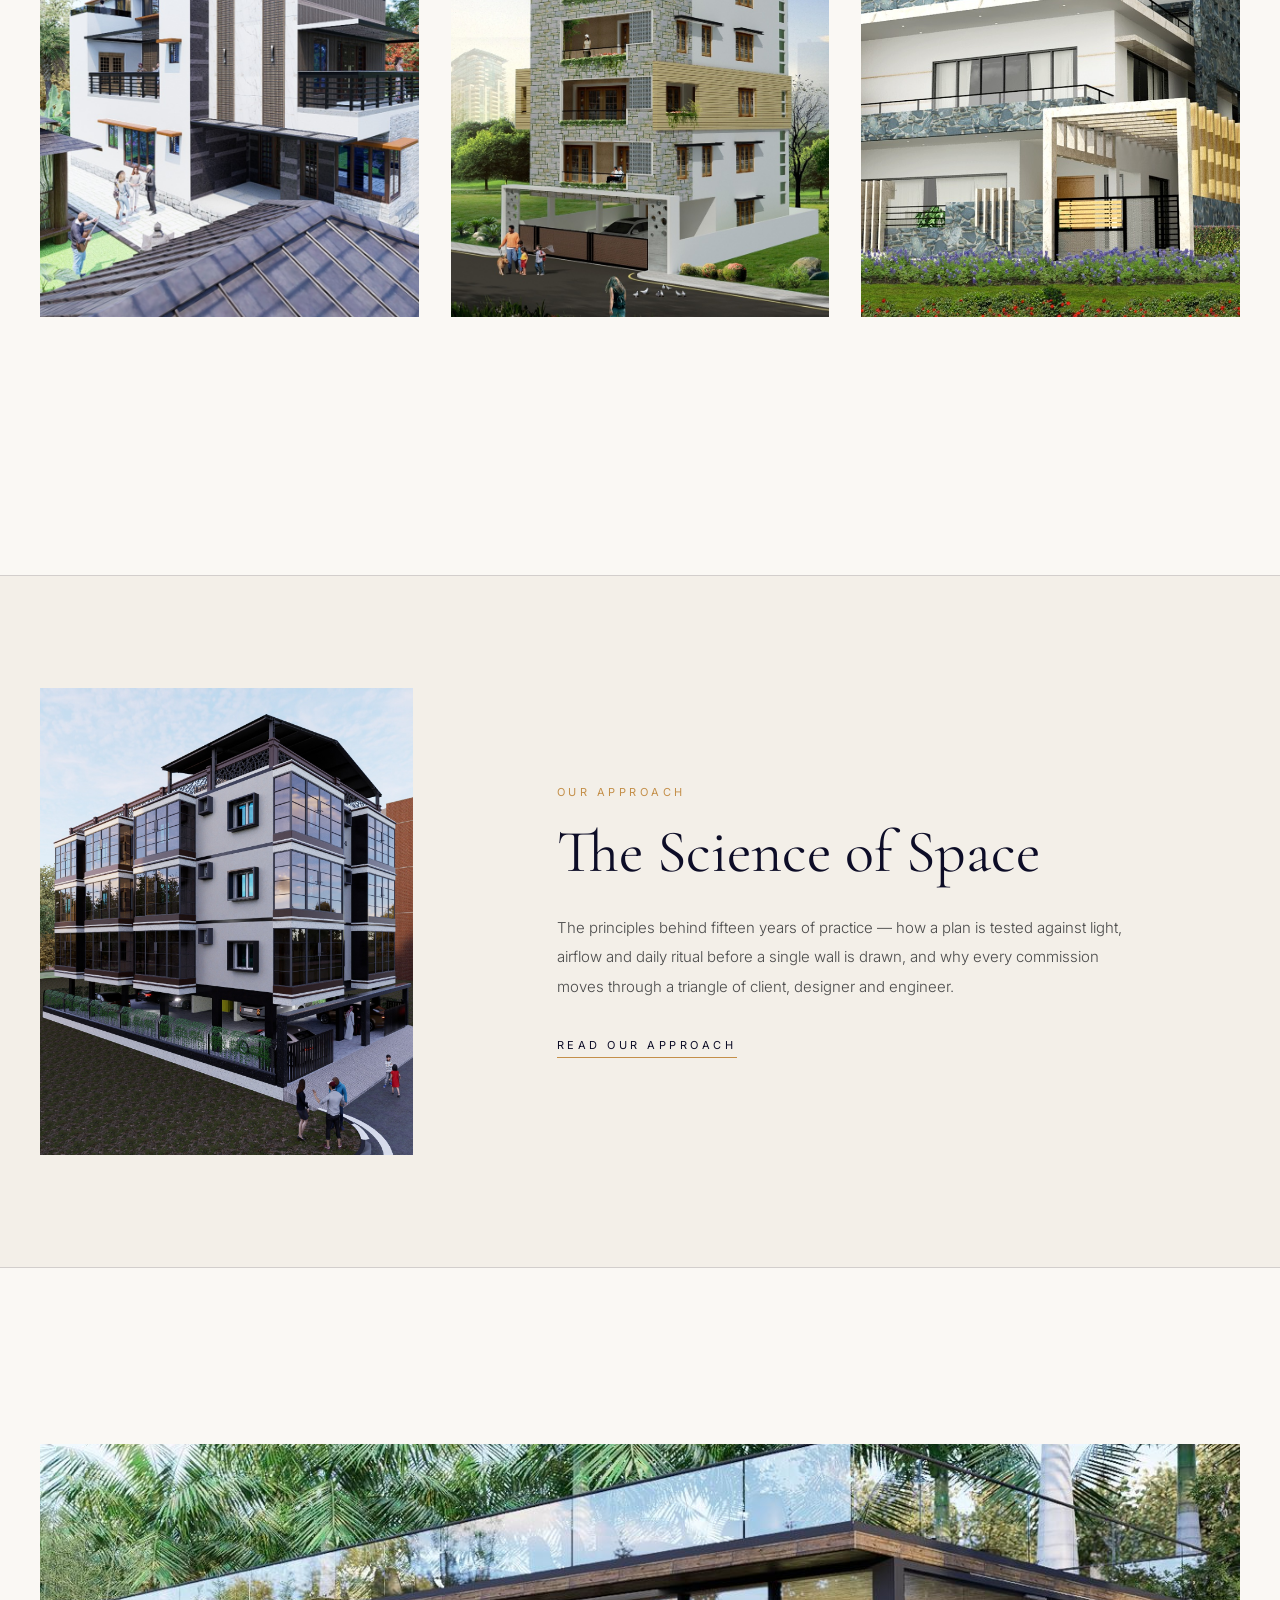
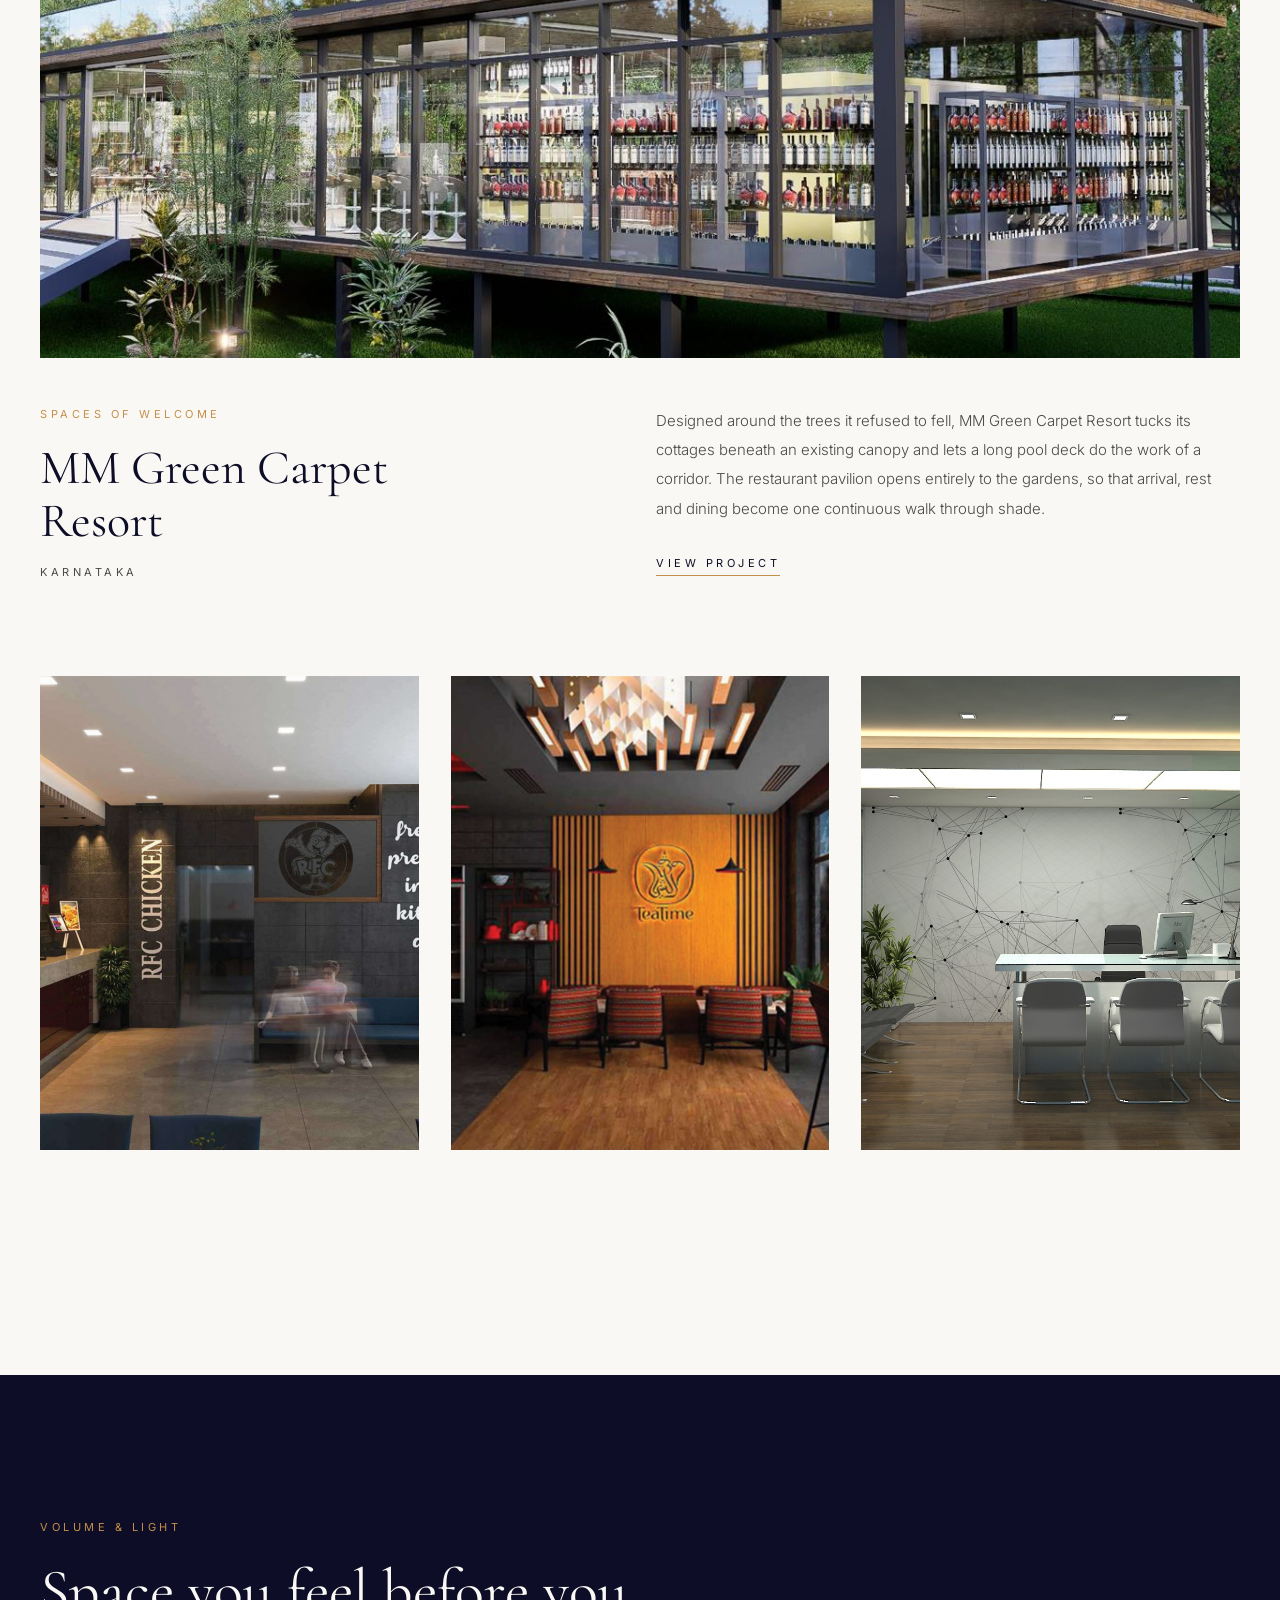
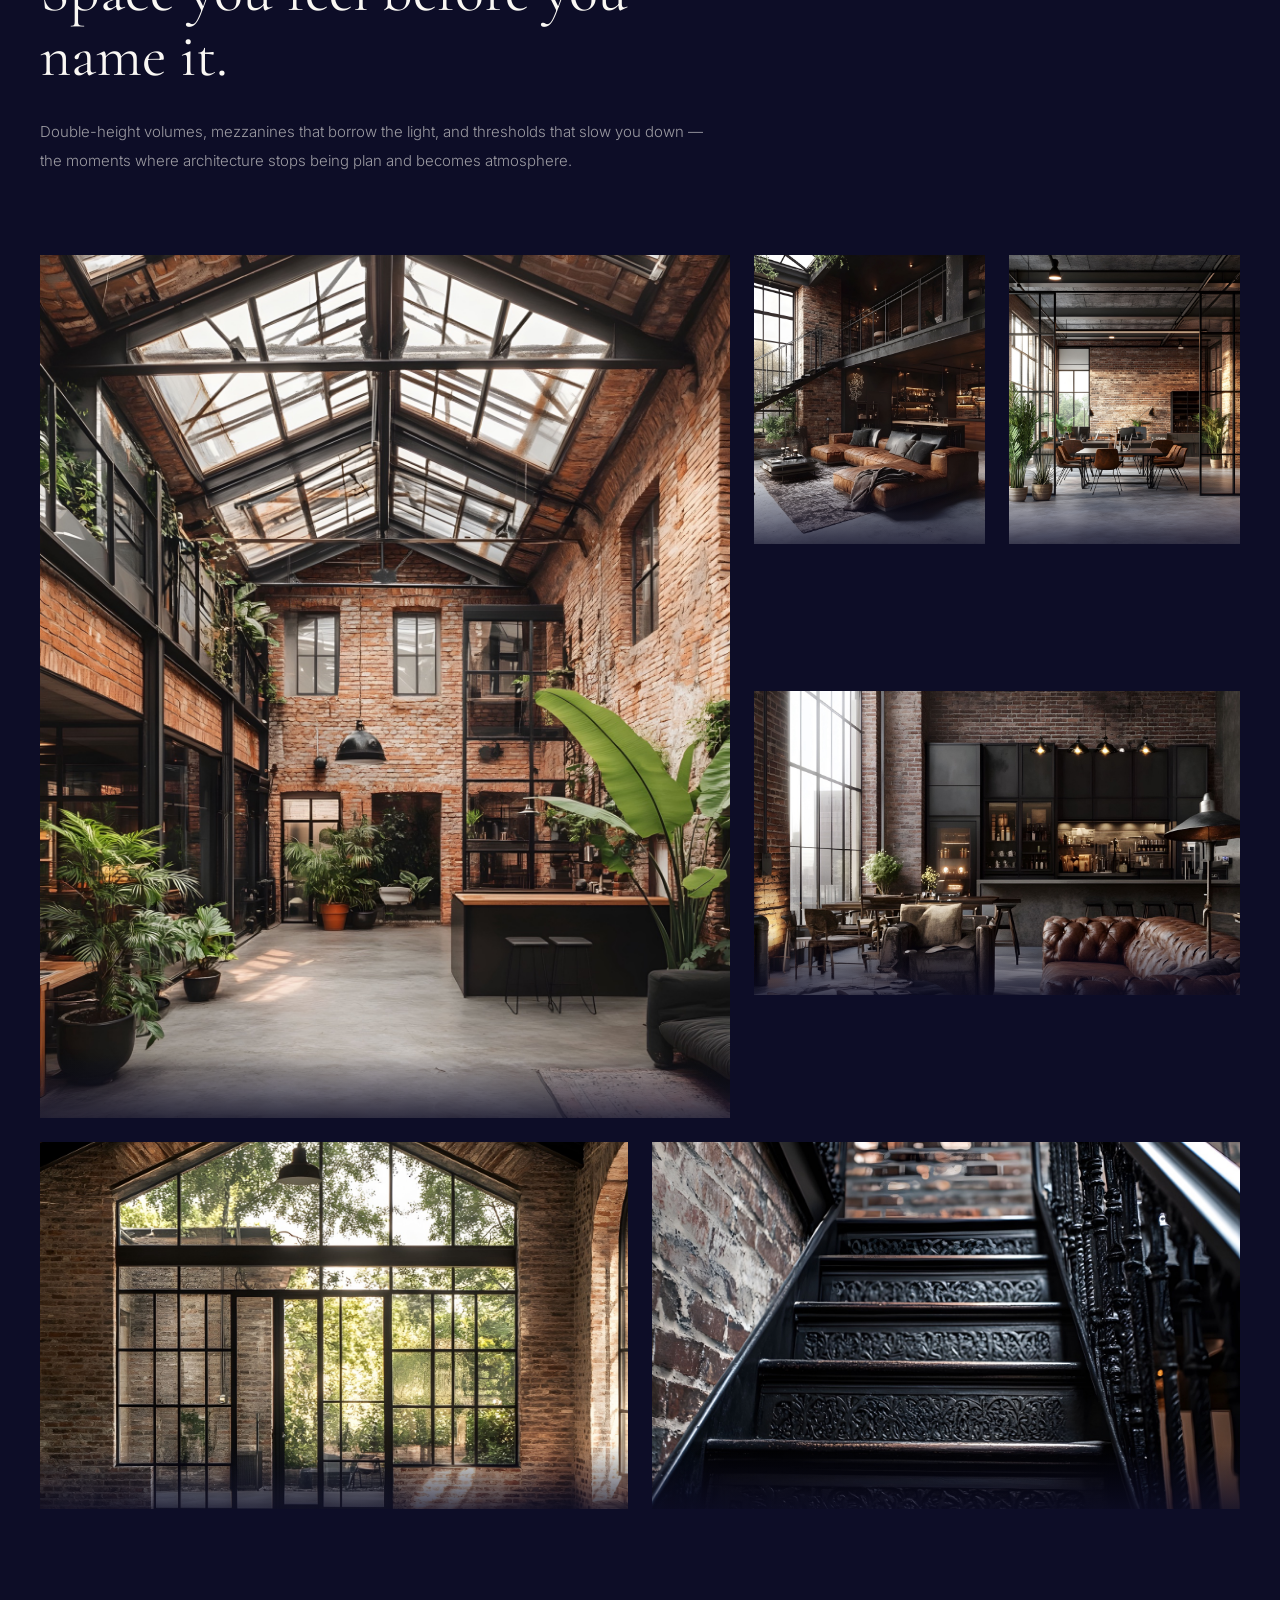
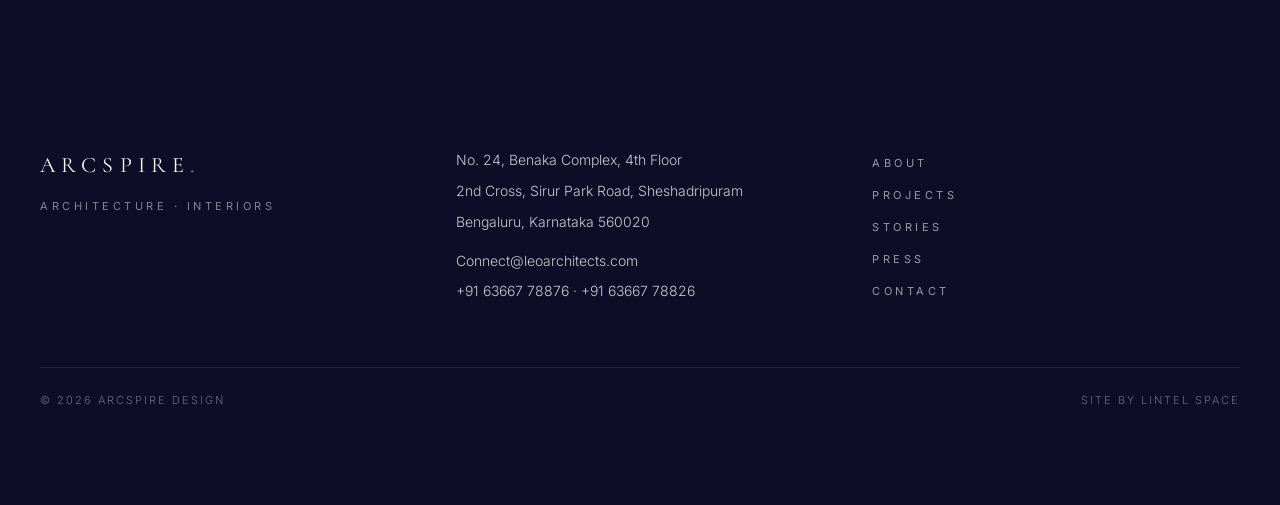
==== commit 2b6c8eb8: "Homepage: 'Volume & Light' gallery — double-height & spatial shots from Set A Co-Authored-By: Claude" ====
--- a/index.html
+++ b/index.html
@@ -19,8 +19,8 @@
     <link rel="preconnect" href="https://fonts.googleapis.com" />
     <link rel="preconnect" href="https://fonts.gstatic.com" crossorigin />
     <link href="https://fonts.googleapis.com/css2?family=Cormorant+Garamond:ital,wght@0,400;0,500;0,600;1,400&family=Inter:wght@300;400;500&display=swap" rel="stylesheet" />
-    <script type="module" crossorigin src="/assets/index-DSS-CwWc.js"></script>
-    <link rel="stylesheet" crossorigin href="/assets/index-D3l5XqSl.css">
+    <script type="module" crossorigin src="/assets/index-HD-7OCSR.js"></script>
+    <link rel="stylesheet" crossorigin href="/assets/index-B__Zc-rI.css">
   </head>
   <body>
     <div id="root"></div>
--- a/assets/index-B__Zc-rI.css
+++ b/assets/index-B__Zc-rI.css
@@ -0,0 +1 @@
+/*! tailwindcss v4.3.3 | MIT License | https://tailwindcss.com */@layer properties{@supports (((-webkit-hyphens:none)) and (not (margin-trim:inline))) or ((-moz-orient:inline) and (not (color:rgb(from red r g b)))){*,:before,:after,::backdrop{--tw-translate-x:0;--tw-translate-y:0;--tw-translate-z:0;--tw-rotate-x:initial;--tw-rotate-y:initial;--tw-rotate-z:initial;--tw-skew-x:initial;--tw-skew-y:initial;--tw-space-y-reverse:0;--tw-space-x-reverse:0;--tw-border-style:solid;--tw-gradient-position:initial;--tw-gradient-from:#0000;--tw-gradient-via:#0000;--tw-gradient-to:#0000;--tw-gradient-stops:initial;--tw-gradient-via-stops:initial;--tw-gradient-from-position:0%;--tw-gradient-via-position:50%;--tw-gradient-to-position:100%;--tw-leading:initial;--tw-font-weight:initial;--tw-tracking:initial;--tw-ordinal:initial;--tw-slashed-zero:initial;--tw-numeric-figure:initial;--tw-numeric-spacing:initial;--tw-numeric-fraction:initial;--tw-shadow:0 0 #0000;--tw-shadow-color:initial;--tw-shadow-alpha:100%;--tw-inset-shadow:0 0 #0000;--tw-inset-shadow-color:initial;--tw-inset-shadow-alpha:100%;--tw-ring-color:initial;--tw-ring-shadow:0 0 #0000;--tw-inset-ring-color:initial;--tw-inset-ring-shadow:0 0 #0000;--tw-ring-inset:initial;--tw-ring-offset-width:0px;--tw-ring-offset-color:#fff;--tw-ring-offset-shadow:0 0 #0000;--tw-blur:initial;--tw-brightness:initial;--tw-contrast:initial;--tw-grayscale:initial;--tw-hue-rotate:initial;--tw-invert:initial;--tw-opacity:initial;--tw-saturate:initial;--tw-sepia:initial;--tw-drop-shadow:initial;--tw-drop-shadow-color:initial;--tw-drop-shadow-alpha:100%;--tw-drop-shadow-size:initial;--tw-backdrop-blur:initial;--tw-backdrop-brightness:initial;--tw-backdrop-contrast:initial;--tw-backdrop-grayscale:initial;--tw-backdrop-hue-rotate:initial;--tw-backdrop-invert:initial;--tw-backdrop-opacity:initial;--tw-backdrop-saturate:initial;--tw-backdrop-sepia:initial;--tw-duration:initial;--tw-ease:initial}}}@layer theme{:root,:host{--font-sans:"Inter", system-ui, sans-serif;--font-serif:"Cormorant Garamond", Georgia, serif;--font-mono:ui-monospace, SFMono-Regular, Menlo, Monaco, Consolas, "Liberation Mono", "Courier New", monospace;--spacing:.25rem;--container-md:28rem;--container-lg:32rem;--container-xl:36rem;--container-2xl:42rem;--container-3xl:48rem;--container-4xl:56rem;--text-sm:.875rem;--text-sm--line-height:calc(1.25 / .875);--text-lg:1.125rem;--text-lg--line-height:calc(1.75 / 1.125);--text-xl:1.25rem;--text-xl--line-height:calc(1.75 / 1.25);--text-2xl:1.5rem;--text-2xl--line-height:calc(2 / 1.5);--text-3xl:1.875rem;--text-3xl--line-height: 1.2 ;--text-4xl:2.25rem;--text-4xl--line-height:calc(2.5 / 2.25);--text-5xl:3rem;--text-5xl--line-height:1;--text-6xl:3.75rem;--text-6xl--line-height:1;--text-7xl:4.5rem;--text-7xl--line-height:1;--text-8xl:6rem;--text-8xl--line-height:1;--font-weight-light:300;--font-weight-normal:400;--font-weight-medium:500;--leading-tight:1.25;--leading-snug:1.375;--leading-relaxed:1.625;--ease-in:cubic-bezier(.4, 0, 1, 1);--ease-out:cubic-bezier(0, 0, .2, 1);--ease-in-out:cubic-bezier(.4, 0, .2, 1);--blur-sm:8px;--default-transition-duration:.15s;--default-transition-timing-function:cubic-bezier(.4, 0, .2, 1);--default-font-family:var(--font-sans);--default-mono-font-family:var(--font-mono);--color-ink:#0d0d27;--color-paper:#faf8f4;--color-gold:#c48f49;--color-grey:#4a4a4a}}@layer base{*,:after,:before,::backdrop{box-sizing:border-box;border:0 solid;margin:0;padding:0}::file-selector-button{box-sizing:border-box;border:0 solid;margin:0;padding:0}html,:host{-webkit-text-size-adjust:100%;-moz-tab-size:4;tab-size:4;line-height:1.5;font-family:var(--default-font-family,-apple-system, BlinkMacSystemFont, "Segoe UI", Roboto, "Helvetica Neue", "Noto Sans", Arial, sans-serif, "Apple Color Emoji", "Segoe UI Emoji", "Segoe UI Symbol", "Noto Color Emoji");font-feature-settings:var(--default-font-feature-settings,normal);font-variation-settings:var(--default-font-variation-settings,normal);-webkit-tap-highlight-color:transparent}hr{height:0;color:inherit;border-top-width:1px}abbr:where([title]){-webkit-text-decoration:underline dotted;text-decoration:underline dotted}h1,h2,h3,h4,h5,h6{font-size:inherit;font-weight:inherit}a{color:inherit;-webkit-text-decoration:inherit;text-decoration:inherit}b,strong{font-weight:bolder}code,kbd,samp,pre{font-family:var(--default-mono-font-family,ui-monospace, SFMono-Regular, Menlo, Monaco, Consolas, "Liberation Mono", "Courier New", monospace);font-feature-settings:var(--default-mono-font-feature-settings,normal);font-variation-settings:var(--default-mono-font-variation-settings,normal);font-size:1em}small{font-size:80%}sub,sup{vertical-align:baseline;font-size:75%;line-height:0;position:relative}sub{bottom:-.25em}sup{top:-.5em}table{text-indent:0;border-color:inherit;border-collapse:collapse}:-moz-focusring:where(:not(iframe)){outline:auto}progress{vertical-align:baseline}summary{display:list-item}ol,ul,menu{list-style:none}img,svg,video,canvas,audio,iframe,embed,object{vertical-align:middle;display:block}img,video{max-width:100%;height:auto}button,input,select,optgroup,textarea{font:inherit;font-feature-settings:inherit;font-variation-settings:inherit;letter-spacing:inherit;color:inherit;opacity:1;background-color:#0000;border-radius:0}::file-selector-button{font:inherit;font-feature-settings:inherit;font-variation-settings:inherit;letter-spacing:inherit;color:inherit;opacity:1;background-color:#0000;border-radius:0}:where(select:is([multiple],[size])) optgroup{font-weight:bolder}:where(select:is([multiple],[size])) optgroup option{padding-inline-start:20px}::file-selector-button{margin-inline-end:4px}::placeholder{opacity:1}@supports (not ((-webkit-appearance:-apple-pay-button))) or (contain-intrinsic-size:1px){::placeholder{color:currentColor}@supports (color:color-mix(in lab,red,red)){::placeholder{color:color-mix(in oklab,currentcolor 50%,transparent)}}}textarea{resize:vertical}::-webkit-search-decoration{-webkit-appearance:none}::-webkit-date-and-time-value{min-height:1lh;text-align:inherit}::-webkit-datetime-edit{display:inline-flex}::-webkit-datetime-edit-fields-wrapper{padding:0}::-webkit-datetime-edit{padding-block:0}::-webkit-datetime-edit-year-field{padding-block:0}::-webkit-datetime-edit-month-field{padding-block:0}::-webkit-datetime-edit-day-field{padding-block:0}::-webkit-datetime-edit-hour-field{padding-block:0}::-webkit-datetime-edit-minute-field{padding-block:0}::-webkit-datetime-edit-second-field{padding-block:0}::-webkit-datetime-edit-millisecond-field{padding-block:0}::-webkit-datetime-edit-meridiem-field{padding-block:0}::-webkit-calendar-picker-indicator{line-height:1}:-moz-ui-invalid{box-shadow:none}button,input:where([type=button],[type=reset],[type=submit]){-webkit-appearance:button;-moz-appearance:button;appearance:button}::file-selector-button{-webkit-appearance:button;-moz-appearance:button;appearance:button}::-webkit-inner-spin-button{height:auto}::-webkit-outer-spin-button{height:auto}[hidden]:where(:not([hidden=until-found])){display:none!important}}@layer components;@layer utilities{.pointer-events-none{pointer-events:none}.visible{visibility:visible}.sr-only{clip-path:inset(50%);white-space:nowrap;border-width:0;width:1px;height:1px;margin:-1px;padding:0;position:absolute;overflow:hidden}.absolute{position:absolute}.fixed{position:fixed}.relative{position:relative}.static{position:static}.inset-0{top:0;right:0;bottom:0;left:0}.inset-x-0{inset-inline:0}.top-0{top:0}.right-6{right:calc(var(--spacing) * 6)}.-bottom-0\.5{bottom:calc(var(--spacing) * -.5)}.-bottom-\[21px\]{bottom:-21px}.bottom-0{bottom:0}.bottom-16{bottom:calc(var(--spacing) * 16)}.left-0{left:0}.left-1\/2{left:50%}.z-10{z-index:10}.z-50{z-index:50}.mx-auto{margin-inline:auto}.\!mt-4{margin-top:calc(var(--spacing) * 4)!important}.mt-2{margin-top:calc(var(--spacing) * 2)}.mt-3{margin-top:calc(var(--spacing) * 3)}.mt-4{margin-top:calc(var(--spacing) * 4)}.mt-5{margin-top:calc(var(--spacing) * 5)}.mt-6{margin-top:calc(var(--spacing) * 6)}.mt-7{margin-top:calc(var(--spacing) * 7)}.mt-8{margin-top:calc(var(--spacing) * 8)}.mt-9{margin-top:calc(var(--spacing) * 9)}.mt-12{margin-top:calc(var(--spacing) * 12)}.mt-14{margin-top:calc(var(--spacing) * 14)}.mt-16{margin-top:calc(var(--spacing) * 16)}.mt-20{margin-top:calc(var(--spacing) * 20)}.mt-24{margin-top:calc(var(--spacing) * 24)}.mb-14{margin-bottom:calc(var(--spacing) * 14)}.block{display:block}.contents{display:contents}.flex{display:flex}.grid{display:grid}.hidden{display:none}.inline-block{display:inline-block}.aspect-\[3\/2\]{aspect-ratio:3/2}.aspect-\[4\/3\]{aspect-ratio:4/3}.aspect-\[4\/5\]{aspect-ratio:4/5}.aspect-\[16\/9\]{aspect-ratio:16/9}.aspect-\[16\/10\]{aspect-ratio:16/10}.h-3{height:calc(var(--spacing) * 3)}.h-11{height:calc(var(--spacing) * 11)}.h-16{height:calc(var(--spacing) * 16)}.h-\[70svh\]{height:70svh}.h-\[100svh\]{height:100svh}.h-full{height:100%}.h-px{height:1px}.w-0{width:0}.w-11{width:calc(var(--spacing) * 11)}.w-40{width:calc(var(--spacing) * 40)}.w-full{width:100%}.w-px{width:1px}.max-w-2xl{max-width:var(--container-2xl)}.max-w-3xl{max-width:var(--container-3xl)}.max-w-4xl{max-width:var(--container-4xl)}.max-w-\[1440px\]{max-width:1440px}.max-w-md{max-width:var(--container-md)}.max-w-xl{max-width:var(--container-xl)}.shrink-0{flex-shrink:0}.-translate-x-1\/2{--tw-translate-x: -50% ;translate:var(--tw-translate-x) var(--tw-translate-y)}.transform{transform:var(--tw-rotate-x,) var(--tw-rotate-y,) var(--tw-rotate-z,) var(--tw-skew-x,) var(--tw-skew-y,)}.resize{resize:both}.resize-none{resize:none}.grid-cols-1{grid-template-columns:repeat(1,minmax(0,1fr))}.grid-cols-2{grid-template-columns:repeat(2,minmax(0,1fr))}.flex-col{flex-direction:column}.flex-wrap{flex-wrap:wrap}.items-baseline{align-items:baseline}.items-center{align-items:center}.justify-between{justify-content:space-between}.justify-center{justify-content:center}.gap-2{gap:calc(var(--spacing) * 2)}.gap-3{gap:calc(var(--spacing) * 3)}.gap-4{gap:calc(var(--spacing) * 4)}.gap-5{gap:calc(var(--spacing) * 5)}.gap-6{gap:calc(var(--spacing) * 6)}.gap-8{gap:calc(var(--spacing) * 8)}.gap-9{gap:calc(var(--spacing) * 9)}.gap-10{gap:calc(var(--spacing) * 10)}.gap-12{gap:calc(var(--spacing) * 12)}.gap-16{gap:calc(var(--spacing) * 16)}:where(.space-y-0>:not(:last-child)){--tw-space-y-reverse:0;margin-block:0}:where(.space-y-2>:not(:last-child)){--tw-space-y-reverse:0;margin-block-start:calc(calc(var(--spacing) * 2) * var(--tw-space-y-reverse));margin-block-end:calc(calc(var(--spacing) * 2) * calc(1 - var(--tw-space-y-reverse)))}:where(.space-y-5>:not(:last-child)){--tw-space-y-reverse:0;margin-block-start:calc(calc(var(--spacing) * 5) * var(--tw-space-y-reverse));margin-block-end:calc(calc(var(--spacing) * 5) * calc(1 - var(--tw-space-y-reverse)))}:where(.space-y-6>:not(:last-child)){--tw-space-y-reverse:0;margin-block-start:calc(calc(var(--spacing) * 6) * var(--tw-space-y-reverse));margin-block-end:calc(calc(var(--spacing) * 6) * calc(1 - var(--tw-space-y-reverse)))}:where(.space-y-10>:not(:last-child)){--tw-space-y-reverse:0;margin-block-start:calc(calc(var(--spacing) * 10) * var(--tw-space-y-reverse));margin-block-end:calc(calc(var(--spacing) * 10) * calc(1 - var(--tw-space-y-reverse)))}.gap-x-8{column-gap:calc(var(--spacing) * 8)}:where(.space-x-4>:not(:last-child)){--tw-space-x-reverse:0;margin-inline-start:calc(calc(var(--spacing) * 4) * var(--tw-space-x-reverse));margin-inline-end:calc(calc(var(--spacing) * 4) * calc(1 - var(--tw-space-x-reverse)))}.gap-y-3{row-gap:calc(var(--spacing) * 3)}.gap-y-14{row-gap:calc(var(--spacing) * 14)}.gap-y-16{row-gap:calc(var(--spacing) * 16)}.overflow-hidden{overflow:hidden}.overflow-visible{overflow:visible}.border{border-style:var(--tw-border-style);border-width:1px}.border-y{border-block-style:var(--tw-border-style);border-block-width:1px}.border-t{border-top-style:var(--tw-border-style);border-top-width:1px}.border-r{border-right-style:var(--tw-border-style);border-right-width:1px}.border-b{border-bottom-style:var(--tw-border-style);border-bottom-width:1px}.border-gold{border-color:var(--color-gold)}.border-paper\/15{border-color:#faf8f426}@supports (color:color-mix(in lab,red,red)){.border-paper\/15{border-color:color-mix(in oklab,var(--color-paper) 15%,transparent)}}.bg-\[\#15152F\]{background-color:#15152f}.bg-\[\#EAE4DB\]{background-color:#eae4db}.bg-\[\#F3EFE8\]{background-color:#f3efe8}.bg-gold{background-color:var(--color-gold)}.bg-gold\/60{background-color:#c48f4999}@supports (color:color-mix(in lab,red,red)){.bg-gold\/60{background-color:color-mix(in oklab,var(--color-gold) 60%,transparent)}}.bg-ink{background-color:var(--color-ink)}.bg-paper{background-color:var(--color-paper)}.bg-paper\/20{background-color:#faf8f433}@supports (color:color-mix(in lab,red,red)){.bg-paper\/20{background-color:color-mix(in oklab,var(--color-paper) 20%,transparent)}}.bg-paper\/95{background-color:#faf8f4f2}@supports (color:color-mix(in lab,red,red)){.bg-paper\/95{background-color:color-mix(in oklab,var(--color-paper) 95%,transparent)}}.bg-transparent{background-color:#0000}.bg-gradient-to-t{--tw-gradient-position:to top in oklab;background-image:linear-gradient(var(--tw-gradient-stops))}.from-ink\/70{--tw-gradient-from:#0d0d27b3}@supports (color:color-mix(in lab,red,red)){.from-ink\/70{--tw-gradient-from:color-mix(in oklab, var(--color-ink) 70%, transparent)}}.from-ink\/70{--tw-gradient-stops:var(--tw-gradient-via-stops,var(--tw-gradient-position), var(--tw-gradient-from) var(--tw-gradient-from-position), var(--tw-gradient-to) var(--tw-gradient-to-position))}.from-ink\/80{--tw-gradient-from:#0d0d27cc}@supports (color:color-mix(in lab,red,red)){.from-ink\/80{--tw-gradient-from:color-mix(in oklab, var(--color-ink) 80%, transparent)}}.from-ink\/80{--tw-gradient-stops:var(--tw-gradient-via-stops,var(--tw-gradient-position), var(--tw-gradient-from) var(--tw-gradient-from-position), var(--tw-gradient-to) var(--tw-gradient-to-position))}.via-ink\/10{--tw-gradient-via:#0d0d271a}@supports (color:color-mix(in lab,red,red)){.via-ink\/10{--tw-gradient-via:color-mix(in oklab, var(--color-ink) 10%, transparent)}}.via-ink\/10{--tw-gradient-via-stops:var(--tw-gradient-position), var(--tw-gradient-from) var(--tw-gradient-from-position), var(--tw-gradient-via) var(--tw-gradient-via-position), var(--tw-gradient-to) var(--tw-gradient-to-position);--tw-gradient-stops:var(--tw-gradient-via-stops)}.to-ink\/30{--tw-gradient-to:#0d0d274d}@supports (color:color-mix(in lab,red,red)){.to-ink\/30{--tw-gradient-to:color-mix(in oklab, var(--color-ink) 30%, transparent)}}.to-ink\/30{--tw-gradient-stops:var(--tw-gradient-via-stops,var(--tw-gradient-position), var(--tw-gradient-from) var(--tw-gradient-from-position), var(--tw-gradient-to) var(--tw-gradient-to-position))}.to-transparent{--tw-gradient-to:transparent;--tw-gradient-stops:var(--tw-gradient-via-stops,var(--tw-gradient-position), var(--tw-gradient-from) var(--tw-gradient-from-position), var(--tw-gradient-to) var(--tw-gradient-to-position))}.object-cover{object-fit:cover}.p-5{padding:calc(var(--spacing) * 5)}.p-6{padding:calc(var(--spacing) * 6)}.px-2{padding-inline:calc(var(--spacing) * 2)}.px-6{padding-inline:calc(var(--spacing) * 6)}.px-10{padding-inline:calc(var(--spacing) * 10)}.py-4{padding-block:calc(var(--spacing) * 4)}.py-6{padding-block:calc(var(--spacing) * 6)}.py-10{padding-block:calc(var(--spacing) * 10)}.py-12{padding-block:calc(var(--spacing) * 12)}.py-14{padding-block:calc(var(--spacing) * 14)}.py-16{padding-block:calc(var(--spacing) * 16)}.py-20{padding-block:calc(var(--spacing) * 20)}.py-24{padding-block:calc(var(--spacing) * 24)}.py-28{padding-block:calc(var(--spacing) * 28)}.pt-2{padding-top:calc(var(--spacing) * 2)}.pt-6{padding-top:calc(var(--spacing) * 6)}.pt-8{padding-top:calc(var(--spacing) * 8)}.pt-28{padding-top:calc(var(--spacing) * 28)}.pt-32{padding-top:calc(var(--spacing) * 32)}.pr-6{padding-right:calc(var(--spacing) * 6)}.pb-1{padding-bottom:var(--spacing)}.pb-3{padding-bottom:calc(var(--spacing) * 3)}.pb-5{padding-bottom:calc(var(--spacing) * 5)}.pb-6{padding-bottom:calc(var(--spacing) * 6)}.pb-16{padding-bottom:calc(var(--spacing) * 16)}.pb-24{padding-bottom:calc(var(--spacing) * 24)}.pb-28{padding-bottom:calc(var(--spacing) * 28)}.pl-6{padding-left:calc(var(--spacing) * 6)}.text-center{text-align:center}.text-right{text-align:right}.font-serif{font-family:var(--font-serif)}.text-2xl{font-size:var(--text-2xl);line-height:var(--tw-leading,var(--text-2xl--line-height))}.text-3xl{font-size:var(--text-3xl);line-height:var(--tw-leading,var(--text-3xl--line-height))}.text-4xl{font-size:var(--text-4xl);line-height:var(--tw-leading,var(--text-4xl--line-height))}.text-5xl{font-size:var(--text-5xl);line-height:var(--tw-leading,var(--text-5xl--line-height))}.text-6xl{font-size:var(--text-6xl);line-height:var(--tw-leading,var(--text-6xl--line-height))}.text-lg{font-size:var(--text-lg);line-height:var(--tw-leading,var(--text-lg--line-height))}.text-sm{font-size:var(--text-sm);line-height:var(--tw-leading,var(--text-sm--line-height))}.text-xl{font-size:var(--text-xl);line-height:var(--tw-leading,var(--text-xl--line-height))}.text-\[11px\]{font-size:11px}.text-\[12px\]{font-size:12px}.text-\[13px\]{font-size:13px}.text-\[14px\]{font-size:14px}.text-\[15px\]{font-size:15px}.text-\[22px\]{font-size:22px}.leading-\[1\.1\]{--tw-leading:1.1;line-height:1.1}.leading-\[1\.02\]{--tw-leading:1.02;line-height:1.02}.leading-\[1\.05\]{--tw-leading:1.05;line-height:1.05}.leading-\[1\.08\]{--tw-leading:1.08;line-height:1.08}.leading-\[1\.9\]{--tw-leading:1.9;line-height:1.9}.leading-\[1\.15\]{--tw-leading:1.15;line-height:1.15}.leading-\[1\.85\]{--tw-leading:1.85;line-height:1.85}.leading-\[1\.95\]{--tw-leading:1.95;line-height:1.95}.leading-relaxed{--tw-leading:var(--leading-relaxed);line-height:var(--leading-relaxed)}.leading-snug{--tw-leading:var(--leading-snug);line-height:var(--leading-snug)}.leading-tight{--tw-leading:var(--leading-tight);line-height:var(--leading-tight)}.font-light{--tw-font-weight:var(--font-weight-light);font-weight:var(--font-weight-light)}.font-medium{--tw-font-weight:var(--font-weight-medium);font-weight:var(--font-weight-medium)}.tracking-\[0\.2em\]{--tw-tracking:.2em;letter-spacing:.2em}.tracking-\[0\.3em\]{--tw-tracking:.3em;letter-spacing:.3em}.tracking-\[0\.08em\]{--tw-tracking:.08em;letter-spacing:.08em}.tracking-\[0\.18em\]{--tw-tracking:.18em;letter-spacing:.18em}.tracking-\[0\.28em\]{--tw-tracking:.28em;letter-spacing:.28em}.text-gold{color:var(--color-gold)}.text-gold\/70{color:#c48f49b3}@supports (color:color-mix(in lab,red,red)){.text-gold\/70{color:color-mix(in oklab,var(--color-gold) 70%,transparent)}}.text-grey{color:var(--color-grey)}.text-ink{color:var(--color-ink)}.text-paper{color:var(--color-paper)}.text-paper\/0{color:#0000}@supports (color:color-mix(in lab,red,red)){.text-paper\/0{color:color-mix(in oklab,var(--color-paper) 0%,transparent)}}.text-paper\/50{color:#faf8f480}@supports (color:color-mix(in lab,red,red)){.text-paper\/50{color:color-mix(in oklab,var(--color-paper) 50%,transparent)}}.text-paper\/60{color:#faf8f499}@supports (color:color-mix(in lab,red,red)){.text-paper\/60{color:color-mix(in oklab,var(--color-paper) 60%,transparent)}}.uppercase{text-transform:uppercase}.italic{font-style:italic}.tabular-nums{--tw-numeric-spacing:tabular-nums;font-variant-numeric:var(--tw-ordinal,) var(--tw-slashed-zero,) var(--tw-numeric-figure,) var(--tw-numeric-spacing,) var(--tw-numeric-fraction,)}.underline{text-decoration-line:underline}.decoration-gold{-webkit-text-decoration-color:var(--color-gold);text-decoration-color:var(--color-gold)}.decoration-1{text-decoration-thickness:1px}.underline-offset-4{text-underline-offset:4px}.opacity-0{opacity:0}.opacity-40{opacity:.4}.opacity-50{opacity:.5}.opacity-60{opacity:.6}.opacity-70{opacity:.7}.opacity-80{opacity:.8}.opacity-100{opacity:1}.shadow{--tw-shadow:0 1px 3px 0 var(--tw-shadow-color,#0000001a), 0 1px 2px -1px var(--tw-shadow-color,#0000001a);box-shadow:var(--tw-inset-shadow),var(--tw-inset-ring-shadow),var(--tw-ring-offset-shadow),var(--tw-ring-shadow),var(--tw-shadow)}.blur{--tw-blur:blur(8px);filter:var(--tw-blur,) var(--tw-brightness,) var(--tw-contrast,) var(--tw-grayscale,) var(--tw-hue-rotate,) var(--tw-invert,) var(--tw-saturate,) var(--tw-sepia,) var(--tw-drop-shadow,)}.drop-shadow{--tw-drop-shadow-size:drop-shadow(0 1px 2px var(--tw-drop-shadow-color,#0000001a)) drop-shadow(0 1px 1px var(--tw-drop-shadow-color,#0000000f));--tw-drop-shadow:drop-shadow(0 1px 2px #0000001a) drop-shadow(0 1px 1px #0000000f);filter:var(--tw-blur,) var(--tw-brightness,) var(--tw-contrast,) var(--tw-grayscale,) var(--tw-hue-rotate,) var(--tw-invert,) var(--tw-saturate,) var(--tw-sepia,) var(--tw-drop-shadow,)}.filter{filter:var(--tw-blur,) var(--tw-brightness,) var(--tw-contrast,) var(--tw-grayscale,) var(--tw-hue-rotate,) var(--tw-invert,) var(--tw-saturate,) var(--tw-sepia,) var(--tw-drop-shadow,)}.backdrop-blur-sm{--tw-backdrop-blur:blur(var(--blur-sm));-webkit-backdrop-filter:var(--tw-backdrop-blur,) var(--tw-backdrop-brightness,) var(--tw-backdrop-contrast,) var(--tw-backdrop-grayscale,) var(--tw-backdrop-hue-rotate,) var(--tw-backdrop-invert,) var(--tw-backdrop-opacity,) var(--tw-backdrop-saturate,) var(--tw-backdrop-sepia,);backdrop-filter:var(--tw-backdrop-blur,) var(--tw-backdrop-brightness,) var(--tw-backdrop-contrast,) var(--tw-backdrop-grayscale,) var(--tw-backdrop-hue-rotate,) var(--tw-backdrop-invert,) var(--tw-backdrop-opacity,) var(--tw-backdrop-saturate,) var(--tw-backdrop-sepia,)}.transition{transition-property:color,background-color,border-color,outline-color,text-decoration-color,fill,stroke,--tw-gradient-from,--tw-gradient-via,--tw-gradient-to,opacity,box-shadow,transform,translate,scale,rotate,filter,-webkit-backdrop-filter,backdrop-filter,display,content-visibility,overlay,pointer-events;transition-timing-function:var(--tw-ease,var(--default-transition-timing-function));transition-duration:var(--tw-duration,var(--default-transition-duration))}.transition\!{transition-property:color,background-color,border-color,outline-color,text-decoration-color,fill,stroke,--tw-gradient-from,--tw-gradient-via,--tw-gradient-to,opacity,box-shadow,transform,translate,scale,rotate,filter,-webkit-backdrop-filter,backdrop-filter,display,content-visibility,overlay,pointer-events!important;transition-timing-function:var(--tw-ease,var(--default-transition-timing-function))!important;transition-duration:var(--tw-duration,var(--default-transition-duration))!important}.transition-all{transition-property:all;transition-timing-function:var(--tw-ease,var(--default-transition-timing-function));transition-duration:var(--tw-duration,var(--default-transition-duration))}.transition-colors{transition-property:color,background-color,border-color,outline-color,text-decoration-color,fill,stroke,--tw-gradient-from,--tw-gradient-via,--tw-gradient-to;transition-timing-function:var(--tw-ease,var(--default-transition-timing-function));transition-duration:var(--tw-duration,var(--default-transition-duration))}.transition-opacity{transition-property:opacity;transition-timing-function:var(--tw-ease,var(--default-transition-timing-function));transition-duration:var(--tw-duration,var(--default-transition-duration))}.duration-300{--tw-duration:.3s;transition-duration:.3s}.duration-500{--tw-duration:.5s;transition-duration:.5s}.duration-\[900ms\]{--tw-duration:.9s;transition-duration:.9s}.duration-\[1200ms\]{--tw-duration:1.2s;transition-duration:1.2s}.ease-in{--tw-ease:var(--ease-in);transition-timing-function:var(--ease-in)}.ease-in-out{--tw-ease:var(--ease-in-out);transition-timing-function:var(--ease-in-out)}.ease-out{--tw-ease:var(--ease-out);transition-timing-function:var(--ease-out)}.outline-none{--tw-outline-style:none;outline-style:none}@media (hover:hover){.group-hover\:text-gold:is(:where(.group):hover *){color:var(--color-gold)}.group-hover\:text-paper:is(:where(.group):hover *){color:var(--color-paper)}}.last\:border-0:last-child{border-style:var(--tw-border-style);border-width:0}.last\:border-b:last-child{border-bottom-style:var(--tw-border-style);border-bottom-width:1px}@media (hover:hover){.hover\:border-gold:hover{border-color:var(--color-gold)}.hover\:text-gold:hover{color:var(--color-gold)}.hover\:text-ink:hover{color:var(--color-ink)}.hover\:opacity-80:hover{opacity:.8}.hover\:opacity-100:hover{opacity:1}}.focus\:not-sr-only:focus{clip-path:none;white-space:normal;width:auto;height:auto;margin:0;padding:0;position:static;overflow:visible}.focus\:absolute:focus{position:absolute}.focus\:top-4:focus{top:calc(var(--spacing) * 4)}.focus\:left-4:focus{left:calc(var(--spacing) * 4)}.focus\:z-\[100\]:focus{z-index:100}.focus\:border-gold:focus{border-color:var(--color-gold)}.focus\:bg-ink:focus{background-color:var(--color-ink)}.focus\:px-4:focus{padding-inline:calc(var(--spacing) * 4)}.focus\:py-2:focus{padding-block:calc(var(--spacing) * 2)}.focus\:text-paper:focus{color:var(--color-paper)}@media (min-width:40rem){.sm\:grid-cols-2{grid-template-columns:repeat(2,minmax(0,1fr))}}@media (min-width:48rem){.md\:right-10{right:calc(var(--spacing) * 10)}.md\:bottom-20{bottom:calc(var(--spacing) * 20)}.md\:col-span-2{grid-column:span 2/span 2}.md\:col-span-4{grid-column:span 4/span 4}.md\:col-span-5{grid-column:span 5/span 5}.md\:col-span-6{grid-column:span 6/span 6}.md\:col-span-7{grid-column:span 7/span 7}.md\:col-span-8{grid-column:span 8/span 8}.md\:col-start-6{grid-column-start:6}.md\:col-start-7{grid-column-start:7}.md\:col-start-8{grid-column-start:8}.md\:col-start-9{grid-column-start:9}.md\:mt-6{margin-top:calc(var(--spacing) * 6)}.md\:mt-24{margin-top:calc(var(--spacing) * 24)}.md\:mt-32{margin-top:calc(var(--spacing) * 32)}.md\:mb-20{margin-bottom:calc(var(--spacing) * 20)}.md\:block{display:block}.md\:flex{display:flex}.md\:hidden{display:none}.md\:aspect-\[4\/5\]{aspect-ratio:4/5}.md\:aspect-\[21\/9\]{aspect-ratio:21/9}.md\:h-20{height:calc(var(--spacing) * 20)}.md\:h-\[88svh\]{height:88svh}.md\:h-full{height:100%}.md\:w-56{width:calc(var(--spacing) * 56)}.md\:grid-cols-2{grid-template-columns:repeat(2,minmax(0,1fr))}.md\:grid-cols-3{grid-template-columns:repeat(3,minmax(0,1fr))}.md\:grid-cols-4{grid-template-columns:repeat(4,minmax(0,1fr))}.md\:grid-cols-12{grid-template-columns:repeat(12,minmax(0,1fr))}.md\:flex-col{flex-direction:column}.md\:flex-row{flex-direction:row}.md\:items-baseline{align-items:baseline}.md\:items-center{align-items:center}.md\:justify-between{justify-content:space-between}.md\:gap-6{gap:calc(var(--spacing) * 6)}.md\:gap-8{gap:calc(var(--spacing) * 8)}.md\:gap-10{gap:calc(var(--spacing) * 10)}:where(.md\:space-y-10>:not(:last-child)){--tw-space-y-reverse:0;margin-block-start:calc(calc(var(--spacing) * 10) * var(--tw-space-y-reverse));margin-block-end:calc(calc(var(--spacing) * 10) * calc(1 - var(--tw-space-y-reverse)))}.md\:gap-x-8{column-gap:calc(var(--spacing) * 8)}.md\:gap-y-14{row-gap:calc(var(--spacing) * 14)}.md\:p-6{padding:calc(var(--spacing) * 6)}.md\:p-7{padding:calc(var(--spacing) * 7)}.md\:px-10{padding-inline:calc(var(--spacing) * 10)}.md\:py-16{padding-block:calc(var(--spacing) * 16)}.md\:py-24{padding-block:calc(var(--spacing) * 24)}.md\:py-28{padding-block:calc(var(--spacing) * 28)}.md\:py-36{padding-block:calc(var(--spacing) * 36)}.md\:py-40{padding-block:calc(var(--spacing) * 40)}.md\:pt-44{padding-top:calc(var(--spacing) * 44)}.md\:pb-20{padding-bottom:calc(var(--spacing) * 20)}.md\:pb-36{padding-bottom:calc(var(--spacing) * 36)}.md\:pb-44{padding-bottom:calc(var(--spacing) * 44)}.md\:text-left{text-align:left}.md\:text-2xl{font-size:var(--text-2xl);line-height:var(--tw-leading,var(--text-2xl--line-height))}.md\:text-3xl{font-size:var(--text-3xl);line-height:var(--tw-leading,var(--text-3xl--line-height))}.md\:text-4xl{font-size:var(--text-4xl);line-height:var(--tw-leading,var(--text-4xl--line-height))}.md\:text-5xl{font-size:var(--text-5xl);line-height:var(--tw-leading,var(--text-5xl--line-height))}.md\:text-6xl{font-size:var(--text-6xl);line-height:var(--tw-leading,var(--text-6xl--line-height))}.md\:text-7xl{font-size:var(--text-7xl);line-height:var(--tw-leading,var(--text-7xl--line-height))}.md\:opacity-0{opacity:0}.md\:transition-opacity{transition-property:opacity;transition-timing-function:var(--tw-ease,var(--default-transition-timing-function));transition-duration:var(--tw-duration,var(--default-transition-duration))}.md\:duration-500{--tw-duration:.5s;transition-duration:.5s}.md\:group-focus-within\:opacity-100:is(:where(.group):focus-within *){opacity:1}@media (hover:hover){.md\:group-hover\:opacity-100:is(:where(.group):hover *){opacity:1}}}@media (min-width:64rem){.lg\:grid-cols-3{grid-template-columns:repeat(3,minmax(0,1fr))}.lg\:grid-cols-4{grid-template-columns:repeat(4,minmax(0,1fr))}.lg\:text-8xl{font-size:var(--text-8xl);line-height:var(--tw-leading,var(--text-8xl--line-height))}}}html{scroll-behavior:smooth}@media (prefers-reduced-motion:reduce){html{scroll-behavior:auto}}body{background-color:var(--color-paper);font-family:var(--font-sans);color:var(--color-ink);-webkit-font-smoothing:antialiased;-moz-osx-font-smoothing:grayscale}::selection{background:#c48f4933}:focus-visible{outline:1px solid var(--color-gold);outline-offset:4px}.hairline{border-color:#0d0d2724}.hairline-light{border-color:#faf8f438}.eyebrow{font-family:var(--font-sans);--tw-font-weight:var(--font-weight-normal);font-size:11px;font-weight:var(--font-weight-normal);text-transform:uppercase;letter-spacing:.32em}.img-zoom{transition:transform 1.4s cubic-bezier(.16,1,.3,1)}.group:hover .img-zoom{transform:scale(1.03)}@media (prefers-reduced-motion:reduce){.img-zoom,.group:hover .img-zoom{transition:none;transform:none}}.arc-cursor{z-index:9999;pointer-events:none;will-change:transform;width:30px;height:30px;transition:opacity .3s,width .25s cubic-bezier(.2,1,.3,1),height .25s cubic-bezier(.2,1,.3,1);position:fixed;top:0;left:0}.arc-cursor svg{width:100%;height:100%;display:block}.arc-cursor--hidden{opacity:0}.arc-cursor--hover{width:50px;height:50px}@media (hover:hover) and (pointer:fine){body.cursor-arc,body.cursor-arc a,body.cursor-arc button,body.cursor-arc [role=tab],body.cursor-arc label,body.cursor-arc summary{cursor:none}body.cursor-arc input,body.cursor-arc textarea,body.cursor-arc [contenteditable]{cursor:text}}@property --tw-translate-x{syntax:"*";inherits:false;initial-value:0}@property --tw-translate-y{syntax:"*";inherits:false;initial-value:0}@property --tw-translate-z{syntax:"*";inherits:false;initial-value:0}@property --tw-rotate-x{syntax:"*";inherits:false}@property --tw-rotate-y{syntax:"*";inherits:false}@property --tw-rotate-z{syntax:"*";inherits:false}@property --tw-skew-x{syntax:"*";inherits:false}@property --tw-skew-y{syntax:"*";inherits:false}@property --tw-space-y-reverse{syntax:"*";inherits:false;initial-value:0}@property --tw-space-x-reverse{syntax:"*";inherits:false;initial-value:0}@property --tw-border-style{syntax:"*";inherits:false;initial-value:solid}@property --tw-gradient-position{syntax:"*";inherits:false}@property --tw-gradient-from{syntax:"<color>";inherits:false;initial-value:#0000}@property --tw-gradient-via{syntax:"<color>";inherits:false;initial-value:#0000}@property --tw-gradient-to{syntax:"<color>";inherits:false;initial-value:#0000}@property --tw-gradient-stops{syntax:"*";inherits:false}@property --tw-gradient-via-stops{syntax:"*";inherits:false}@property --tw-gradient-from-position{syntax:"<length-percentage>";inherits:false;initial-value:0%}@property --tw-gradient-via-position{syntax:"<length-percentage>";inherits:false;initial-value:50%}@property --tw-gradient-to-position{syntax:"<length-percentage>";inherits:false;initial-value:100%}@property --tw-leading{syntax:"*";inherits:false}@property --tw-font-weight{syntax:"*";inherits:false}@property --tw-tracking{syntax:"*";inherits:false}@property --tw-ordinal{syntax:"*";inherits:false}@property --tw-slashed-zero{syntax:"*";inherits:false}@property --tw-numeric-figure{syntax:"*";inherits:false}@property --tw-numeric-spacing{syntax:"*";inherits:false}@property --tw-numeric-fraction{syntax:"*";inherits:false}@property --tw-shadow{syntax:"*";inherits:false;initial-value:0 0 #0000}@property --tw-shadow-color{syntax:"*";inherits:false}@property --tw-shadow-alpha{syntax:"<percentage>";inherits:false;initial-value:100%}@property --tw-inset-shadow{syntax:"*";inherits:false;initial-value:0 0 #0000}@property --tw-inset-shadow-color{syntax:"*";inherits:false}@property --tw-inset-shadow-alpha{syntax:"<percentage>";inherits:false;initial-value:100%}@property --tw-ring-color{syntax:"*";inherits:false}@property --tw-ring-shadow{syntax:"*";inherits:false;initial-value:0 0 #0000}@property --tw-inset-ring-color{syntax:"*";inherits:false}@property --tw-inset-ring-shadow{syntax:"*";inherits:false;initial-value:0 0 #0000}@property --tw-ring-inset{syntax:"*";inherits:false}@property --tw-ring-offset-width{syntax:"<length>";inherits:false;initial-value:0}@property --tw-ring-offset-color{syntax:"*";inherits:false;initial-value:#fff}@property --tw-ring-offset-shadow{syntax:"*";inherits:false;initial-value:0 0 #0000}@property --tw-blur{syntax:"*";inherits:false}@property --tw-brightness{syntax:"*";inherits:false}@property --tw-contrast{syntax:"*";inherits:false}@property --tw-grayscale{syntax:"*";inherits:false}@property --tw-hue-rotate{syntax:"*";inherits:false}@property --tw-invert{syntax:"*";inherits:false}@property --tw-opacity{syntax:"*";inherits:false}@property --tw-saturate{syntax:"*";inherits:false}@property --tw-sepia{syntax:"*";inherits:false}@property --tw-drop-shadow{syntax:"*";inherits:false}@property --tw-drop-shadow-color{syntax:"*";inherits:false}@property --tw-drop-shadow-alpha{syntax:"<percentage>";inherits:false;initial-value:100%}@property --tw-drop-shadow-size{syntax:"*";inherits:false}@property --tw-backdrop-blur{syntax:"*";inherits:false}@property --tw-backdrop-brightness{syntax:"*";inherits:false}@property --tw-backdrop-contrast{syntax:"*";inherits:false}@property --tw-backdrop-grayscale{syntax:"*";inherits:false}@property --tw-backdrop-hue-rotate{syntax:"*";inherits:false}@property --tw-backdrop-invert{syntax:"*";inherits:false}@property --tw-backdrop-opacity{syntax:"*";inherits:false}@property --tw-backdrop-saturate{syntax:"*";inherits:false}@property --tw-backdrop-sepia{syntax:"*";inherits:false}@property --tw-duration{syntax:"*";inherits:false}@property --tw-ease{syntax:"*";inherits:false}
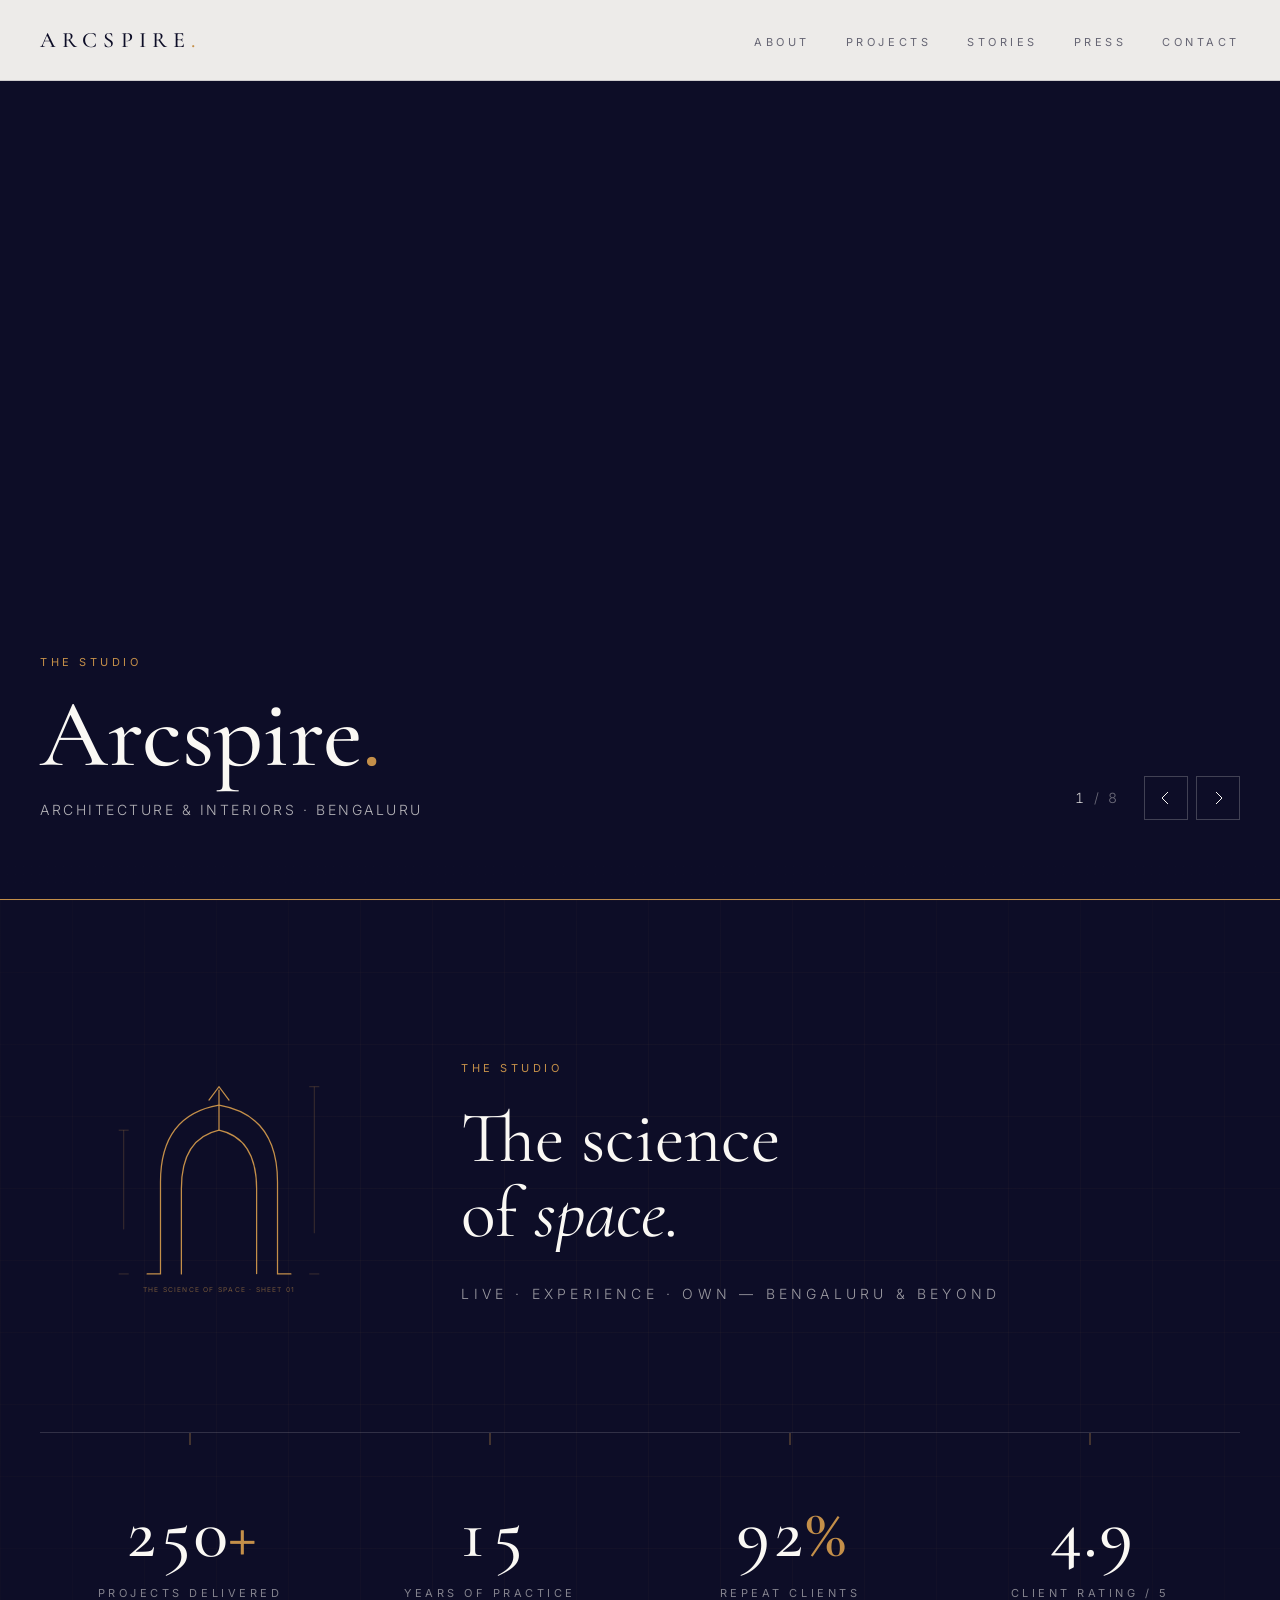
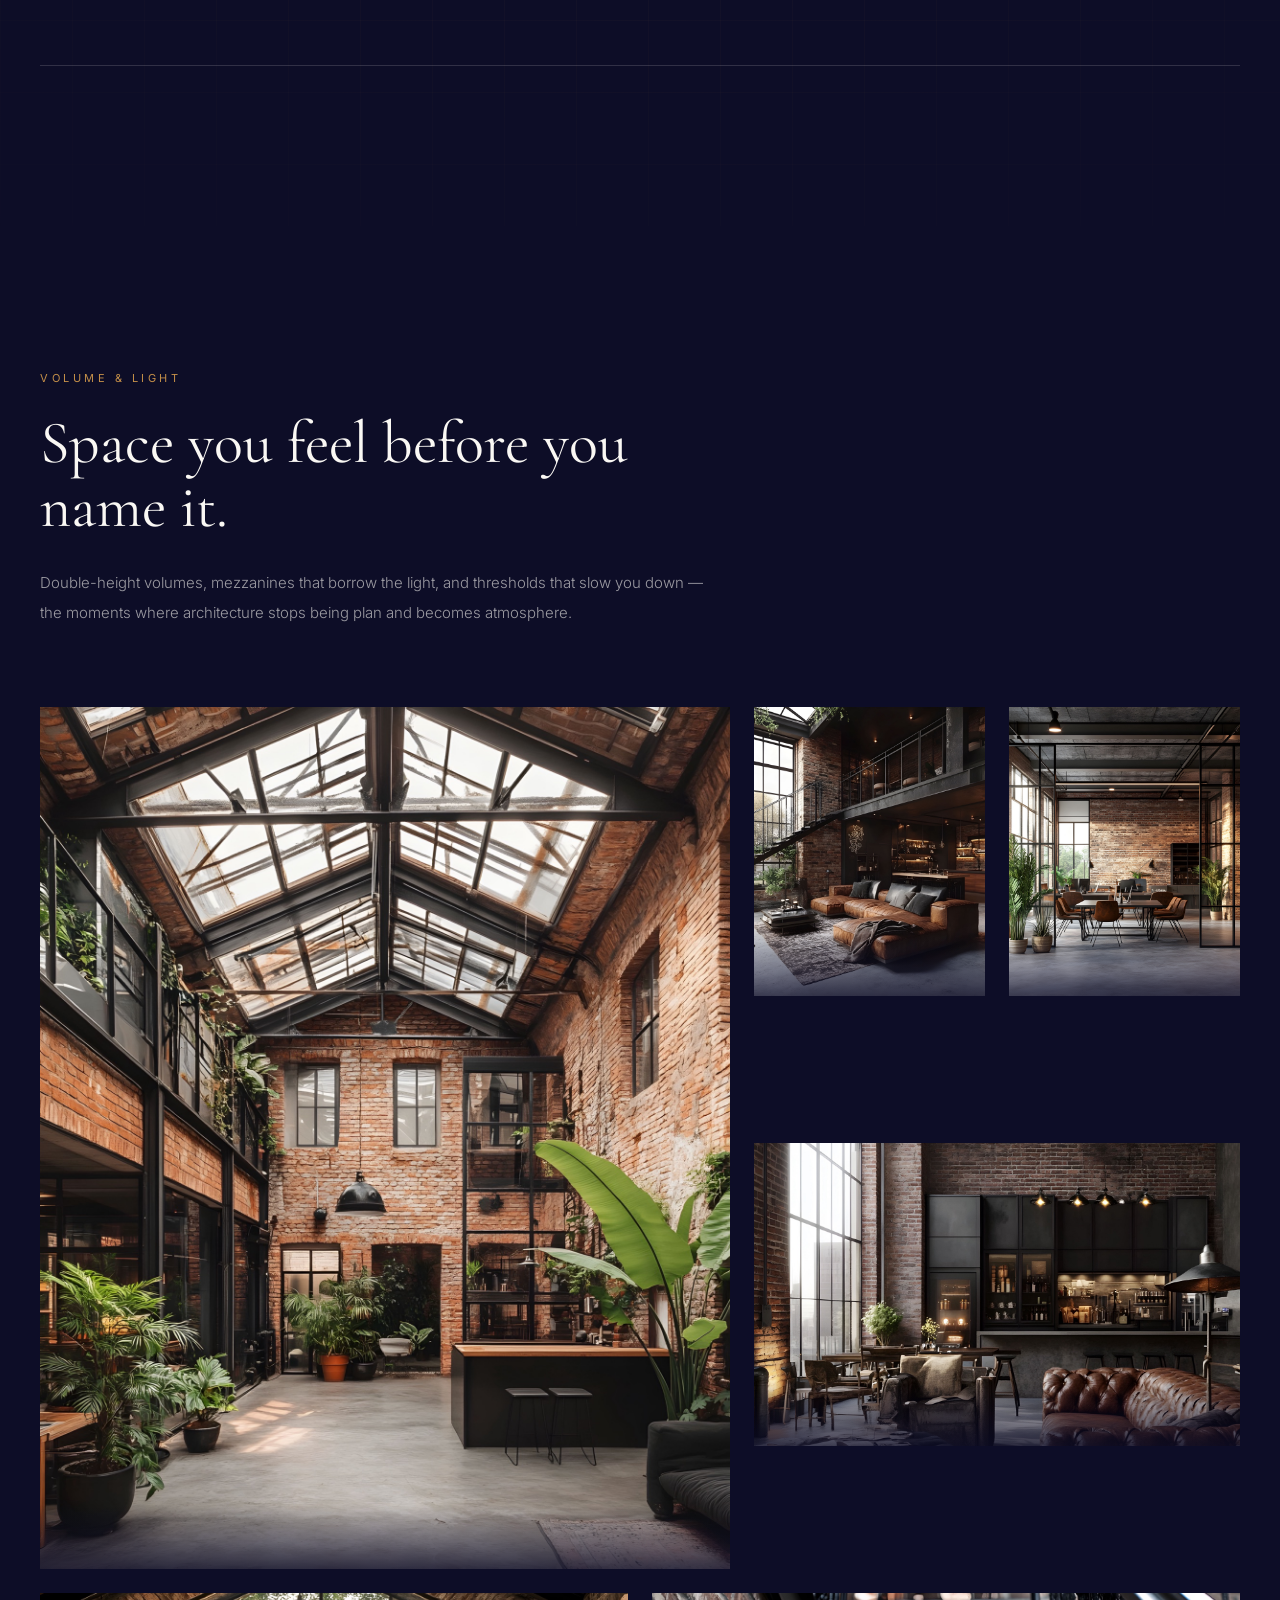
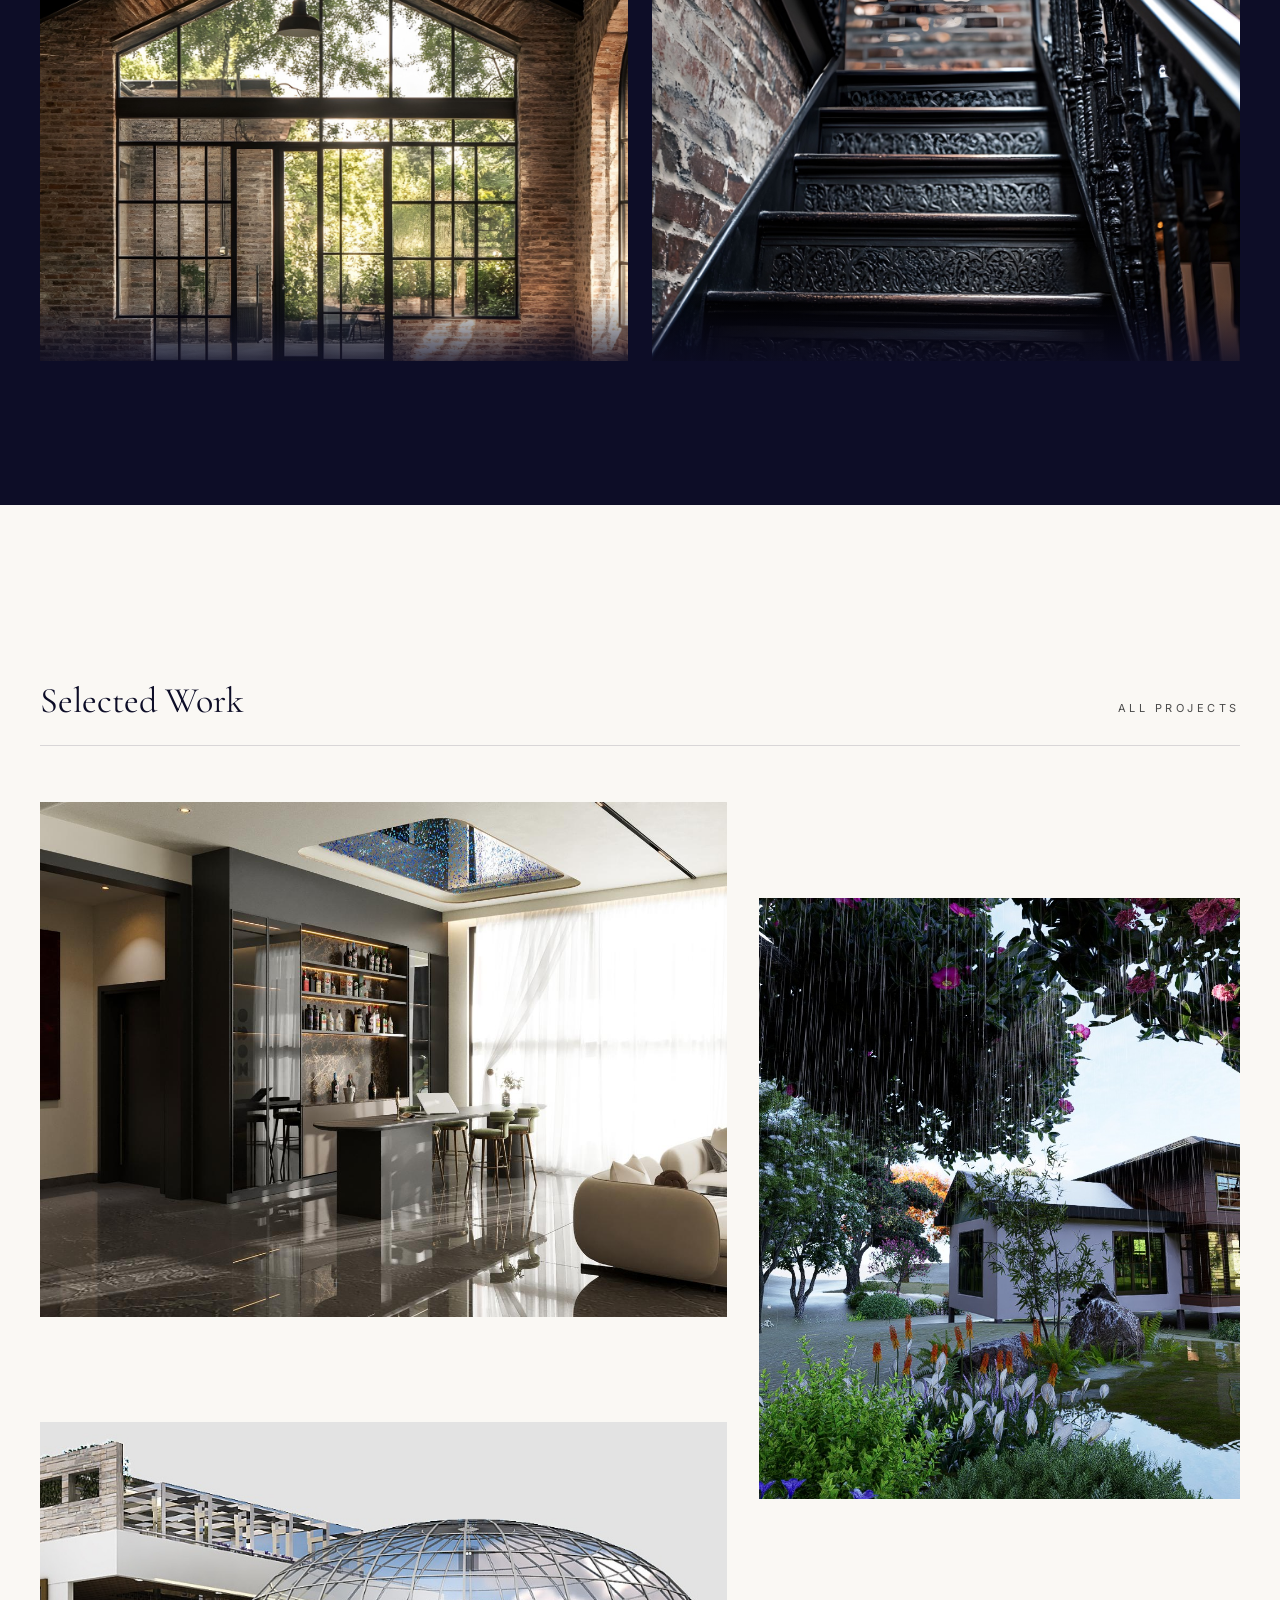
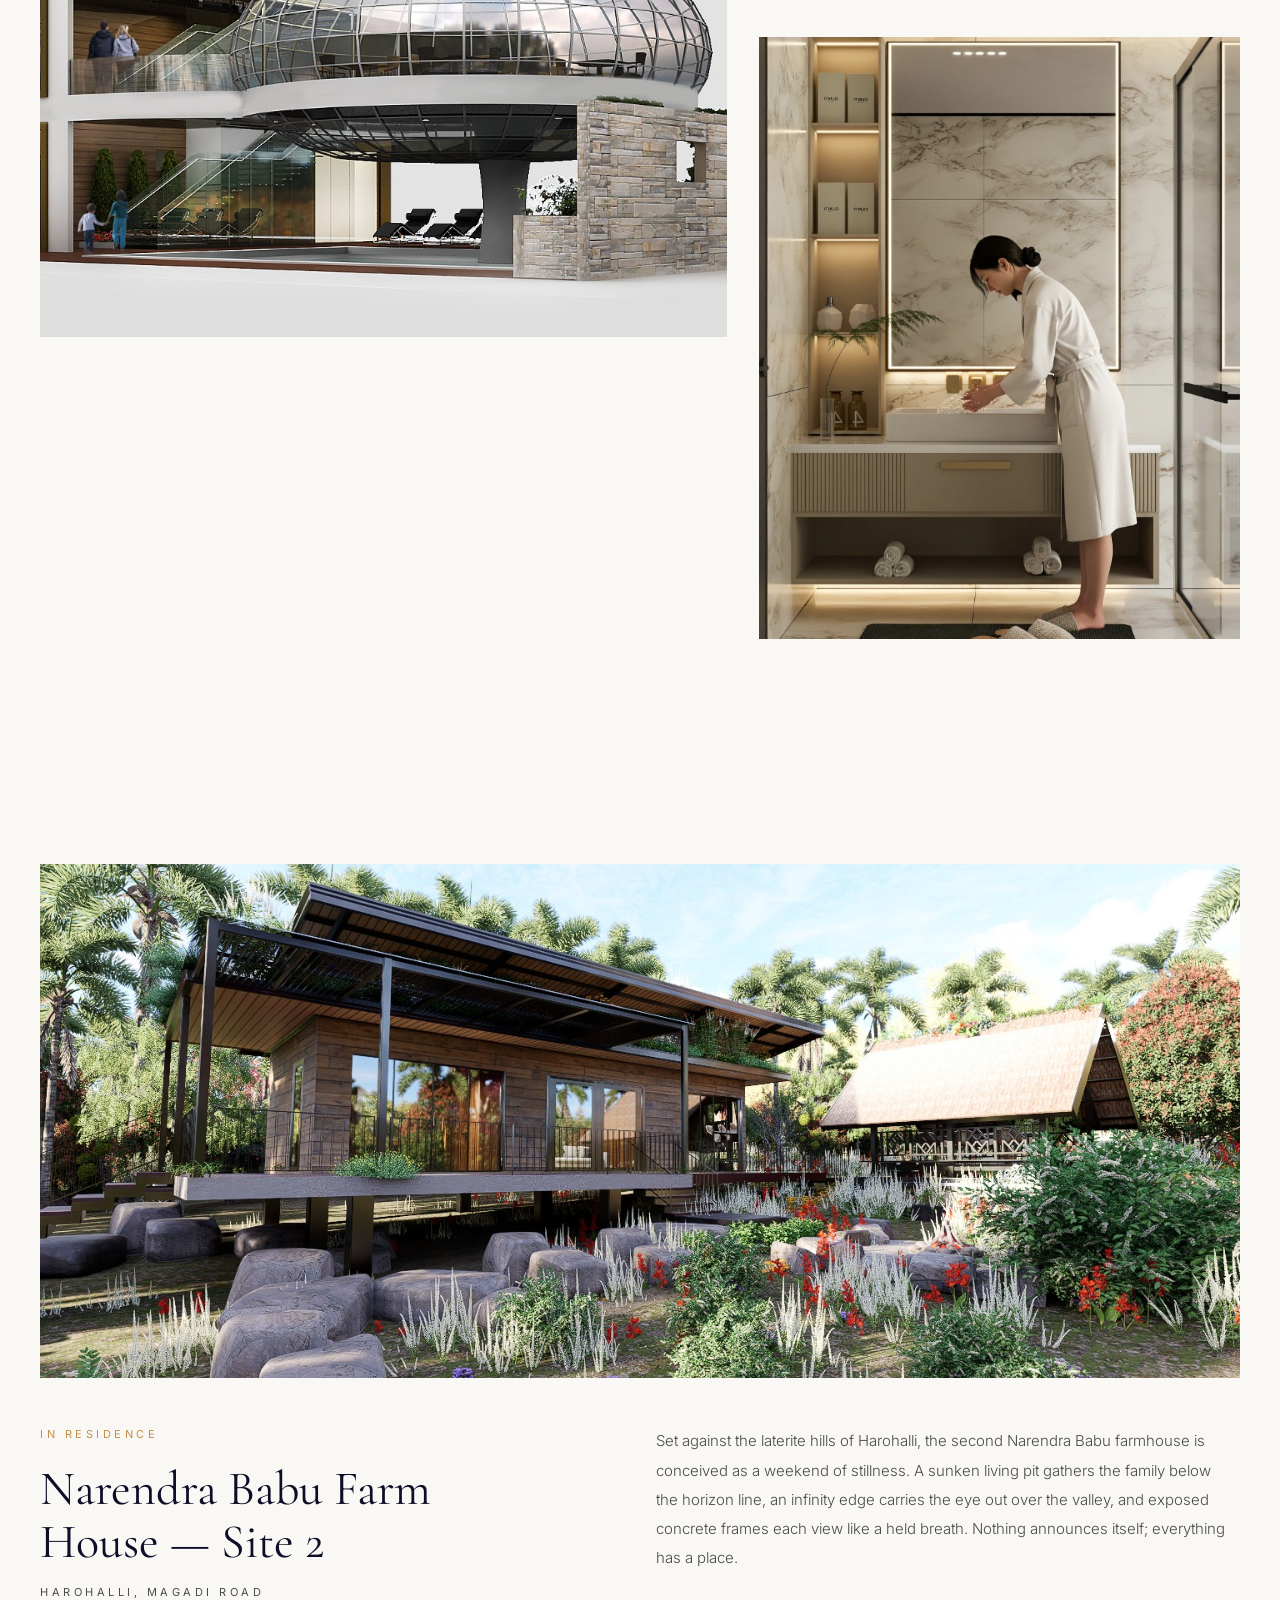
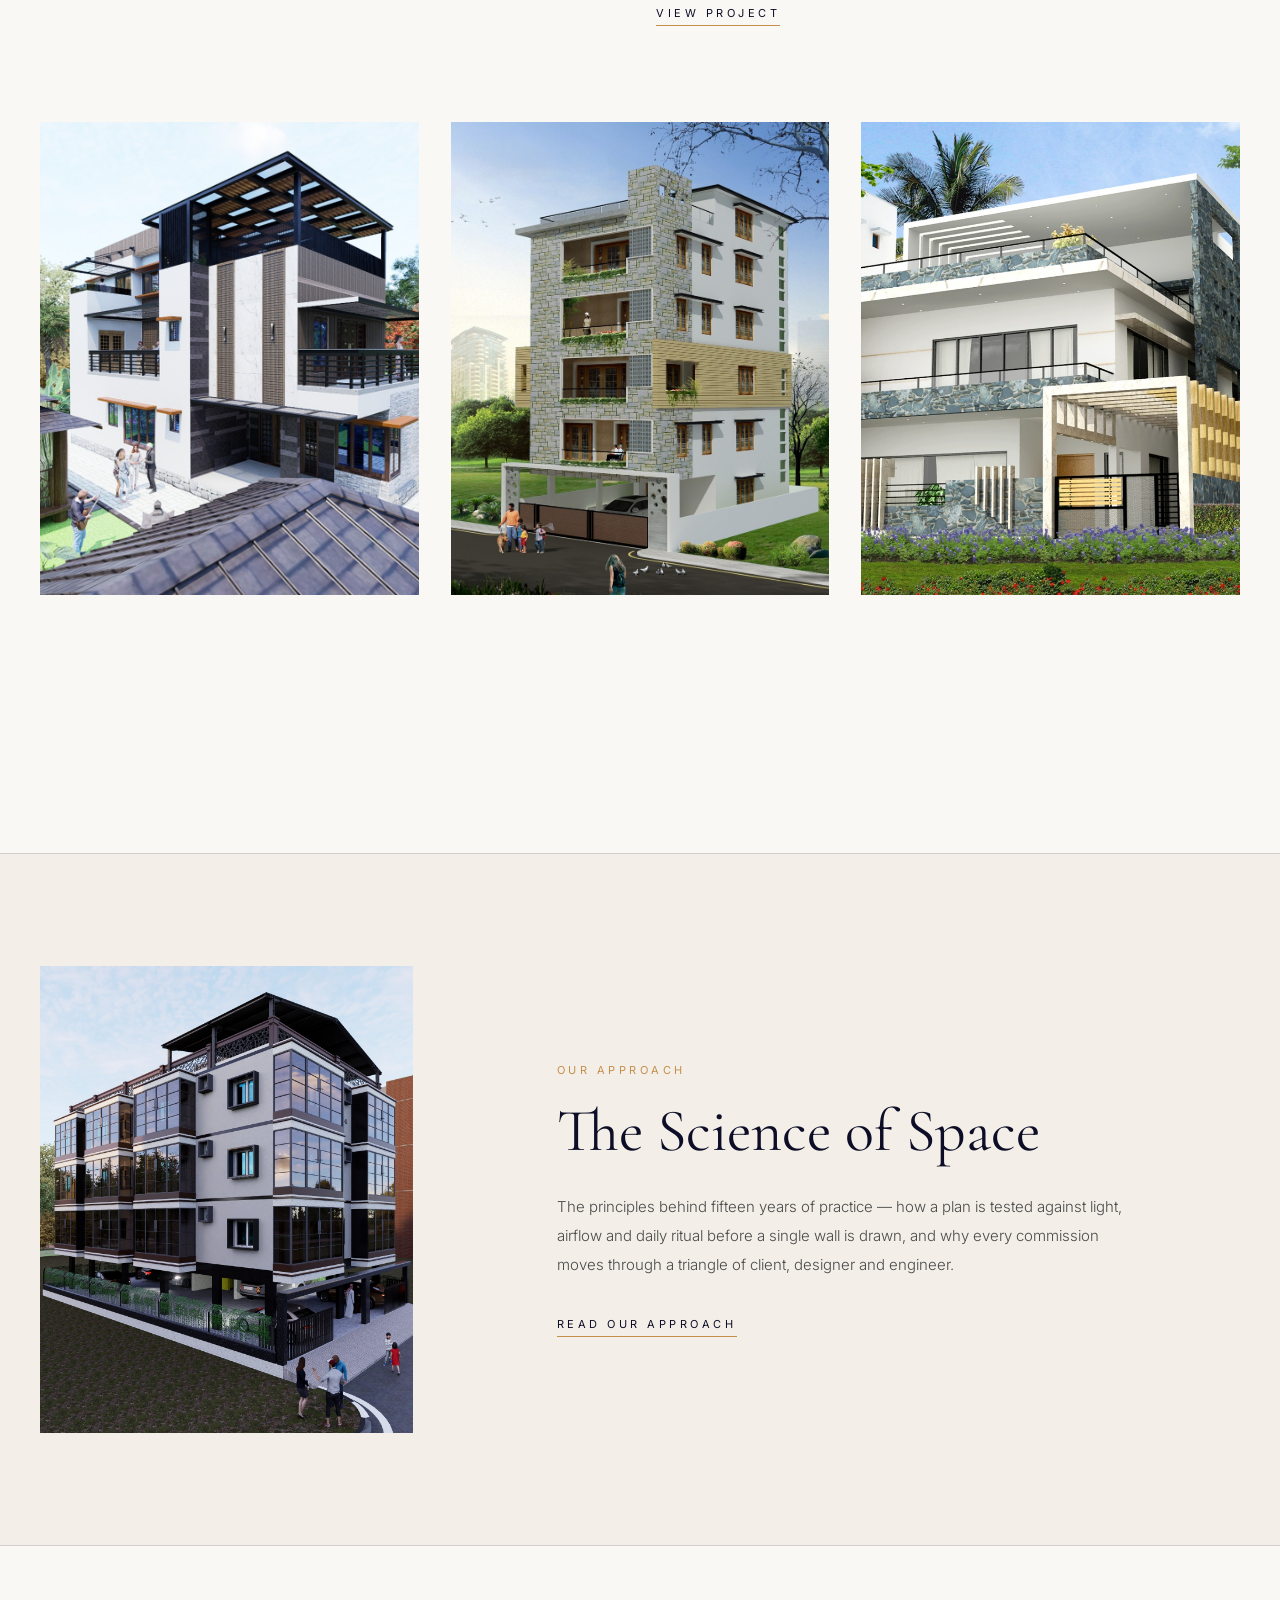
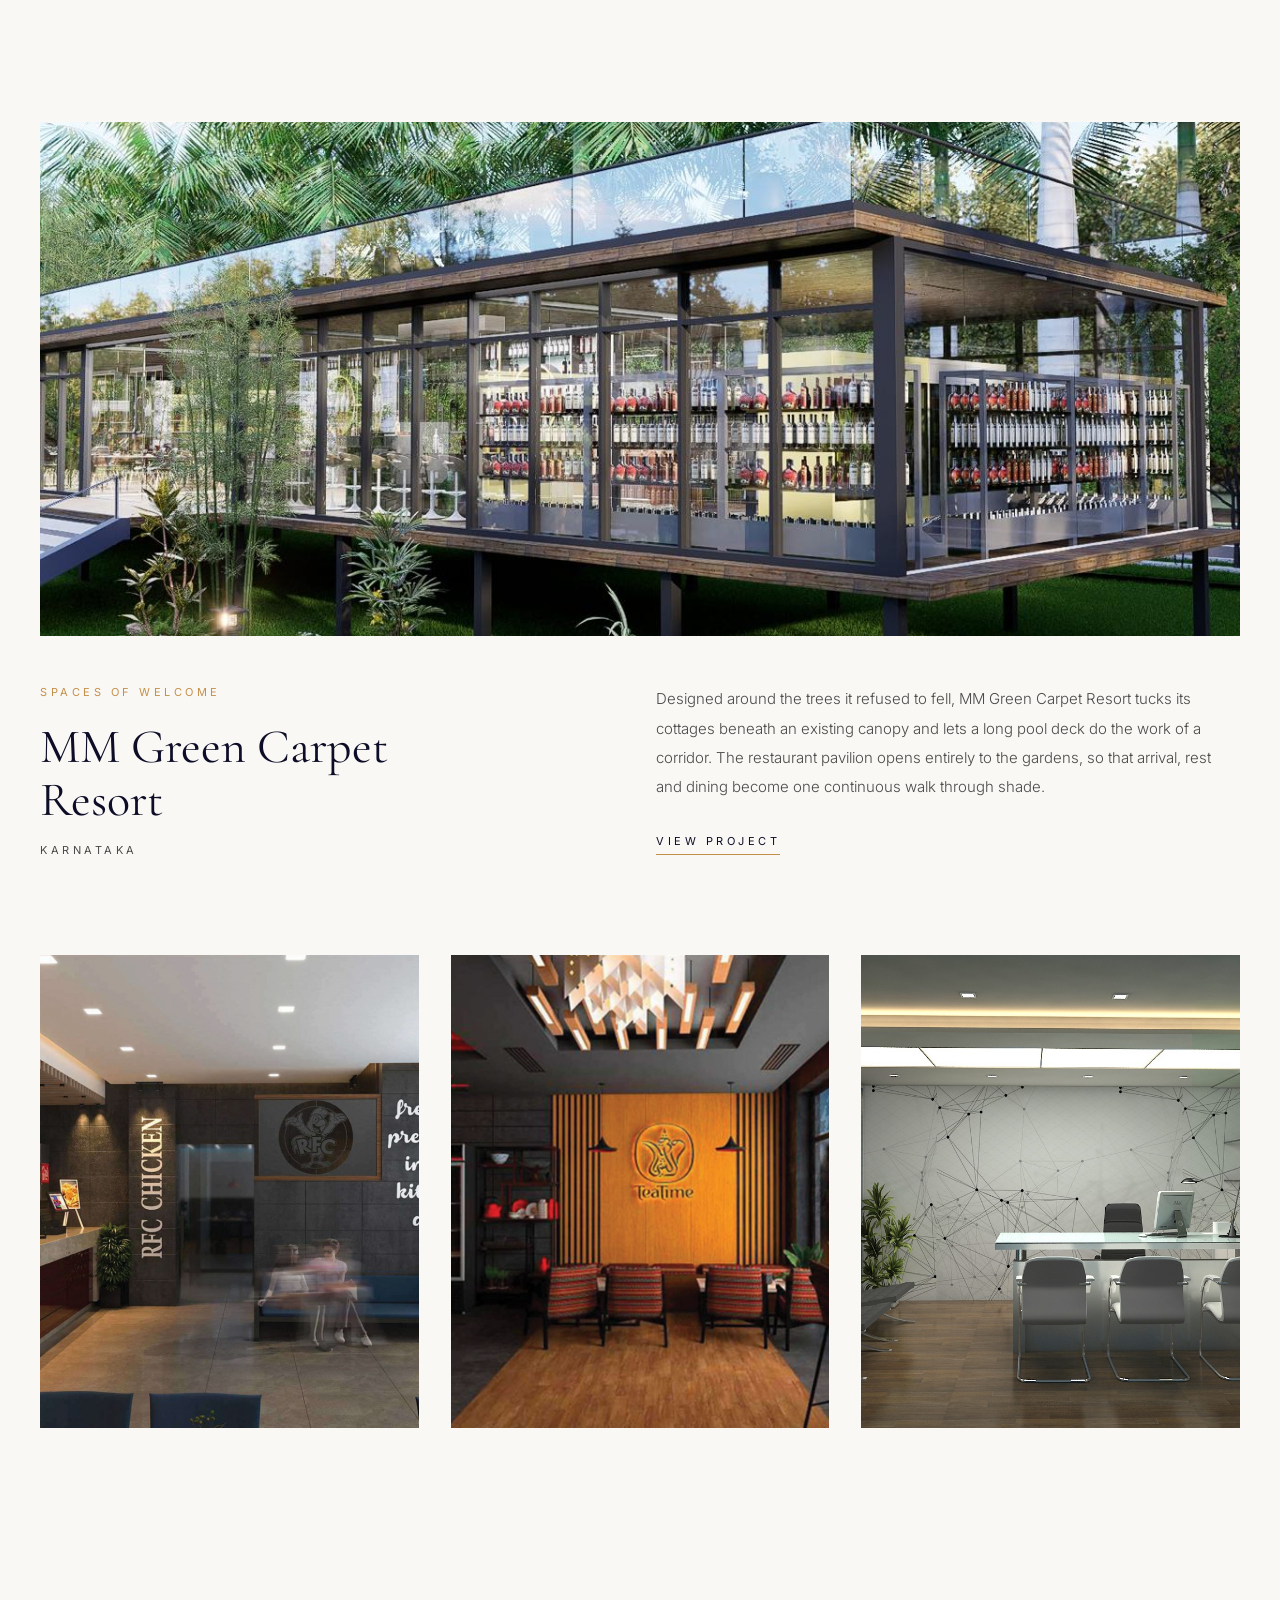
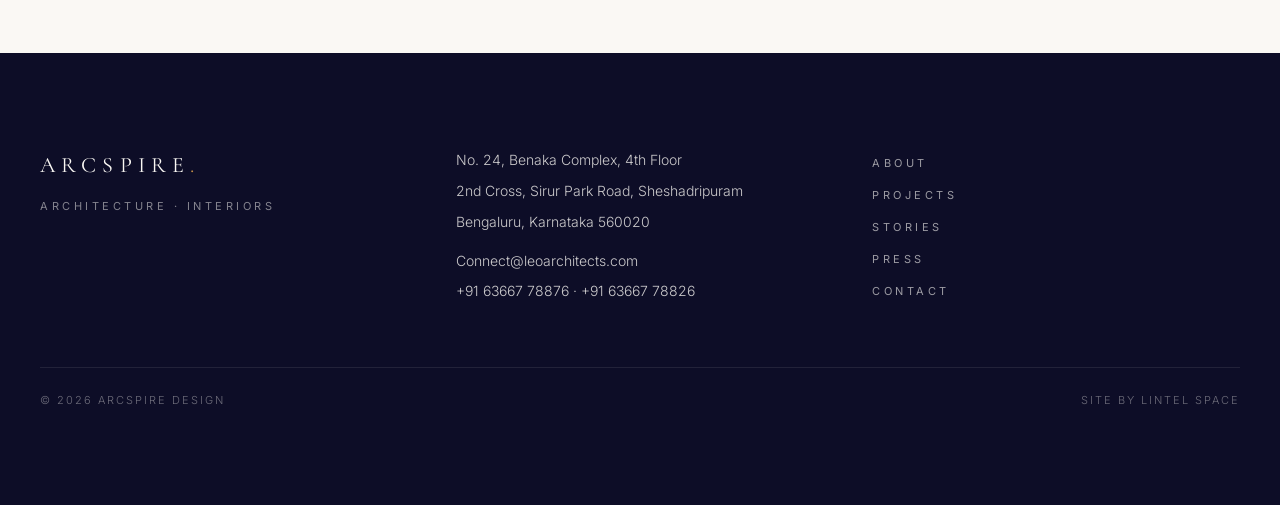
==== commit e7040e26: "Homepage: move Volume & Light above Selected Work Co-Authored-By: Claude Fable 5 <noreply@anthropic." ====
--- a/index.html
+++ b/index.html
@@ -19,8 +19,8 @@
     <link rel="preconnect" href="https://fonts.googleapis.com" />
     <link rel="preconnect" href="https://fonts.gstatic.com" crossorigin />
     <link href="https://fonts.googleapis.com/css2?family=Cormorant+Garamond:ital,wght@0,400;0,500;0,600;1,400&family=Inter:wght@300;400;500&display=swap" rel="stylesheet" />
-    <script type="module" crossorigin src="/assets/index-HD-7OCSR.js"></script>
-    <link rel="stylesheet" crossorigin href="/assets/index-B__Zc-rI.css">
+    <script type="module" crossorigin src="/assets/index-B9Eh_PiP.js"></script>
+    <link rel="stylesheet" crossorigin href="/assets/index-BkSw--Yp.css">
   </head>
   <body>
     <div id="root"></div>
--- a/assets/index-BkSw--Yp.css
+++ b/assets/index-BkSw--Yp.css
@@ -0,0 +1 @@
+/*! tailwindcss v4.3.3 | MIT License | https://tailwindcss.com */@layer properties{@supports (((-webkit-hyphens:none)) and (not (margin-trim:inline))) or ((-moz-orient:inline) and (not (color:rgb(from red r g b)))){*,:before,:after,::backdrop{--tw-translate-x:0;--tw-translate-y:0;--tw-translate-z:0;--tw-rotate-x:initial;--tw-rotate-y:initial;--tw-rotate-z:initial;--tw-skew-x:initial;--tw-skew-y:initial;--tw-space-y-reverse:0;--tw-space-x-reverse:0;--tw-border-style:solid;--tw-gradient-position:initial;--tw-gradient-from:#0000;--tw-gradient-via:#0000;--tw-gradient-to:#0000;--tw-gradient-stops:initial;--tw-gradient-via-stops:initial;--tw-gradient-from-position:0%;--tw-gradient-via-position:50%;--tw-gradient-to-position:100%;--tw-leading:initial;--tw-font-weight:initial;--tw-tracking:initial;--tw-ordinal:initial;--tw-slashed-zero:initial;--tw-numeric-figure:initial;--tw-numeric-spacing:initial;--tw-numeric-fraction:initial;--tw-shadow:0 0 #0000;--tw-shadow-color:initial;--tw-shadow-alpha:100%;--tw-inset-shadow:0 0 #0000;--tw-inset-shadow-color:initial;--tw-inset-shadow-alpha:100%;--tw-ring-color:initial;--tw-ring-shadow:0 0 #0000;--tw-inset-ring-color:initial;--tw-inset-ring-shadow:0 0 #0000;--tw-ring-inset:initial;--tw-ring-offset-width:0px;--tw-ring-offset-color:#fff;--tw-ring-offset-shadow:0 0 #0000;--tw-blur:initial;--tw-brightness:initial;--tw-contrast:initial;--tw-grayscale:initial;--tw-hue-rotate:initial;--tw-invert:initial;--tw-opacity:initial;--tw-saturate:initial;--tw-sepia:initial;--tw-drop-shadow:initial;--tw-drop-shadow-color:initial;--tw-drop-shadow-alpha:100%;--tw-drop-shadow-size:initial;--tw-backdrop-blur:initial;--tw-backdrop-brightness:initial;--tw-backdrop-contrast:initial;--tw-backdrop-grayscale:initial;--tw-backdrop-hue-rotate:initial;--tw-backdrop-invert:initial;--tw-backdrop-opacity:initial;--tw-backdrop-saturate:initial;--tw-backdrop-sepia:initial;--tw-duration:initial;--tw-ease:initial}}}@layer theme{:root,:host{--font-sans:"Inter", system-ui, sans-serif;--font-serif:"Cormorant Garamond", Georgia, serif;--font-mono:ui-monospace, SFMono-Regular, Menlo, Monaco, Consolas, "Liberation Mono", "Courier New", monospace;--spacing:.25rem;--container-md:28rem;--container-xl:36rem;--container-2xl:42rem;--container-3xl:48rem;--container-4xl:56rem;--text-sm:.875rem;--text-sm--line-height:calc(1.25 / .875);--text-lg:1.125rem;--text-lg--line-height:calc(1.75 / 1.125);--text-xl:1.25rem;--text-xl--line-height:calc(1.75 / 1.25);--text-2xl:1.5rem;--text-2xl--line-height:calc(2 / 1.5);--text-3xl:1.875rem;--text-3xl--line-height: 1.2 ;--text-4xl:2.25rem;--text-4xl--line-height:calc(2.5 / 2.25);--text-5xl:3rem;--text-5xl--line-height:1;--text-6xl:3.75rem;--text-6xl--line-height:1;--text-7xl:4.5rem;--text-7xl--line-height:1;--text-8xl:6rem;--text-8xl--line-height:1;--font-weight-light:300;--font-weight-normal:400;--font-weight-medium:500;--leading-tight:1.25;--leading-snug:1.375;--leading-relaxed:1.625;--ease-in:cubic-bezier(.4, 0, 1, 1);--ease-out:cubic-bezier(0, 0, .2, 1);--ease-in-out:cubic-bezier(.4, 0, .2, 1);--blur-sm:8px;--default-transition-duration:.15s;--default-transition-timing-function:cubic-bezier(.4, 0, .2, 1);--default-font-family:var(--font-sans);--default-mono-font-family:var(--font-mono);--color-ink:#0d0d27;--color-paper:#faf8f4;--color-gold:#c48f49;--color-grey:#4a4a4a}}@layer base{*,:after,:before,::backdrop{box-sizing:border-box;border:0 solid;margin:0;padding:0}::file-selector-button{box-sizing:border-box;border:0 solid;margin:0;padding:0}html,:host{-webkit-text-size-adjust:100%;-moz-tab-size:4;tab-size:4;line-height:1.5;font-family:var(--default-font-family,-apple-system, BlinkMacSystemFont, "Segoe UI", Roboto, "Helvetica Neue", "Noto Sans", Arial, sans-serif, "Apple Color Emoji", "Segoe UI Emoji", "Segoe UI Symbol", "Noto Color Emoji");font-feature-settings:var(--default-font-feature-settings,normal);font-variation-settings:var(--default-font-variation-settings,normal);-webkit-tap-highlight-color:transparent}hr{height:0;color:inherit;border-top-width:1px}abbr:where([title]){-webkit-text-decoration:underline dotted;text-decoration:underline dotted}h1,h2,h3,h4,h5,h6{font-size:inherit;font-weight:inherit}a{color:inherit;-webkit-text-decoration:inherit;text-decoration:inherit}b,strong{font-weight:bolder}code,kbd,samp,pre{font-family:var(--default-mono-font-family,ui-monospace, SFMono-Regular, Menlo, Monaco, Consolas, "Liberation Mono", "Courier New", monospace);font-feature-settings:var(--default-mono-font-feature-settings,normal);font-variation-settings:var(--default-mono-font-variation-settings,normal);font-size:1em}small{font-size:80%}sub,sup{vertical-align:baseline;font-size:75%;line-height:0;position:relative}sub{bottom:-.25em}sup{top:-.5em}table{text-indent:0;border-color:inherit;border-collapse:collapse}:-moz-focusring:where(:not(iframe)){outline:auto}progress{vertical-align:baseline}summary{display:list-item}ol,ul,menu{list-style:none}img,svg,video,canvas,audio,iframe,embed,object{vertical-align:middle;display:block}img,video{max-width:100%;height:auto}button,input,select,optgroup,textarea{font:inherit;font-feature-settings:inherit;font-variation-settings:inherit;letter-spacing:inherit;color:inherit;opacity:1;background-color:#0000;border-radius:0}::file-selector-button{font:inherit;font-feature-settings:inherit;font-variation-settings:inherit;letter-spacing:inherit;color:inherit;opacity:1;background-color:#0000;border-radius:0}:where(select:is([multiple],[size])) optgroup{font-weight:bolder}:where(select:is([multiple],[size])) optgroup option{padding-inline-start:20px}::file-selector-button{margin-inline-end:4px}::placeholder{opacity:1}@supports (not ((-webkit-appearance:-apple-pay-button))) or (contain-intrinsic-size:1px){::placeholder{color:currentColor}@supports (color:color-mix(in lab,red,red)){::placeholder{color:color-mix(in oklab,currentcolor 50%,transparent)}}}textarea{resize:vertical}::-webkit-search-decoration{-webkit-appearance:none}::-webkit-date-and-time-value{min-height:1lh;text-align:inherit}::-webkit-datetime-edit{display:inline-flex}::-webkit-datetime-edit-fields-wrapper{padding:0}::-webkit-datetime-edit{padding-block:0}::-webkit-datetime-edit-year-field{padding-block:0}::-webkit-datetime-edit-month-field{padding-block:0}::-webkit-datetime-edit-day-field{padding-block:0}::-webkit-datetime-edit-hour-field{padding-block:0}::-webkit-datetime-edit-minute-field{padding-block:0}::-webkit-datetime-edit-second-field{padding-block:0}::-webkit-datetime-edit-millisecond-field{padding-block:0}::-webkit-datetime-edit-meridiem-field{padding-block:0}::-webkit-calendar-picker-indicator{line-height:1}:-moz-ui-invalid{box-shadow:none}button,input:where([type=button],[type=reset],[type=submit]){-webkit-appearance:button;-moz-appearance:button;appearance:button}::file-selector-button{-webkit-appearance:button;-moz-appearance:button;appearance:button}::-webkit-inner-spin-button{height:auto}::-webkit-outer-spin-button{height:auto}[hidden]:where(:not([hidden=until-found])){display:none!important}}@layer components;@layer utilities{.pointer-events-none{pointer-events:none}.visible{visibility:visible}.sr-only{clip-path:inset(50%);white-space:nowrap;border-width:0;width:1px;height:1px;margin:-1px;padding:0;position:absolute;overflow:hidden}.absolute{position:absolute}.fixed{position:fixed}.relative{position:relative}.static{position:static}.inset-0{top:0;right:0;bottom:0;left:0}.inset-x-0{inset-inline:0}.top-0{top:0}.right-6{right:calc(var(--spacing) * 6)}.-bottom-0\.5{bottom:calc(var(--spacing) * -.5)}.-bottom-\[21px\]{bottom:-21px}.bottom-0{bottom:0}.bottom-16{bottom:calc(var(--spacing) * 16)}.left-0{left:0}.left-1\/2{left:50%}.z-10{z-index:10}.z-50{z-index:50}.mx-auto{margin-inline:auto}.\!mt-4{margin-top:calc(var(--spacing) * 4)!important}.mt-2{margin-top:calc(var(--spacing) * 2)}.mt-3{margin-top:calc(var(--spacing) * 3)}.mt-4{margin-top:calc(var(--spacing) * 4)}.mt-5{margin-top:calc(var(--spacing) * 5)}.mt-6{margin-top:calc(var(--spacing) * 6)}.mt-7{margin-top:calc(var(--spacing) * 7)}.mt-8{margin-top:calc(var(--spacing) * 8)}.mt-9{margin-top:calc(var(--spacing) * 9)}.mt-12{margin-top:calc(var(--spacing) * 12)}.mt-14{margin-top:calc(var(--spacing) * 14)}.mt-16{margin-top:calc(var(--spacing) * 16)}.mt-20{margin-top:calc(var(--spacing) * 20)}.mt-24{margin-top:calc(var(--spacing) * 24)}.mb-14{margin-bottom:calc(var(--spacing) * 14)}.block{display:block}.contents{display:contents}.flex{display:flex}.grid{display:grid}.hidden{display:none}.inline-block{display:inline-block}.aspect-\[3\/2\]{aspect-ratio:3/2}.aspect-\[4\/3\]{aspect-ratio:4/3}.aspect-\[4\/5\]{aspect-ratio:4/5}.aspect-\[16\/9\]{aspect-ratio:16/9}.aspect-\[16\/10\]{aspect-ratio:16/10}.h-3{height:calc(var(--spacing) * 3)}.h-11{height:calc(var(--spacing) * 11)}.h-16{height:calc(var(--spacing) * 16)}.h-\[70svh\]{height:70svh}.h-\[100svh\]{height:100svh}.h-full{height:100%}.h-px{height:1px}.w-0{width:0}.w-11{width:calc(var(--spacing) * 11)}.w-40{width:calc(var(--spacing) * 40)}.w-full{width:100%}.w-px{width:1px}.max-w-2xl{max-width:var(--container-2xl)}.max-w-3xl{max-width:var(--container-3xl)}.max-w-4xl{max-width:var(--container-4xl)}.max-w-\[1440px\]{max-width:1440px}.max-w-md{max-width:var(--container-md)}.max-w-xl{max-width:var(--container-xl)}.shrink-0{flex-shrink:0}.-translate-x-1\/2{--tw-translate-x: -50% ;translate:var(--tw-translate-x) var(--tw-translate-y)}.transform{transform:var(--tw-rotate-x,) var(--tw-rotate-y,) var(--tw-rotate-z,) var(--tw-skew-x,) var(--tw-skew-y,)}.resize{resize:both}.resize-none{resize:none}.grid-cols-1{grid-template-columns:repeat(1,minmax(0,1fr))}.grid-cols-2{grid-template-columns:repeat(2,minmax(0,1fr))}.flex-col{flex-direction:column}.flex-wrap{flex-wrap:wrap}.items-baseline{align-items:baseline}.items-center{align-items:center}.justify-between{justify-content:space-between}.justify-center{justify-content:center}.gap-2{gap:calc(var(--spacing) * 2)}.gap-3{gap:calc(var(--spacing) * 3)}.gap-4{gap:calc(var(--spacing) * 4)}.gap-5{gap:calc(var(--spacing) * 5)}.gap-6{gap:calc(var(--spacing) * 6)}.gap-8{gap:calc(var(--spacing) * 8)}.gap-9{gap:calc(var(--spacing) * 9)}.gap-10{gap:calc(var(--spacing) * 10)}.gap-12{gap:calc(var(--spacing) * 12)}.gap-16{gap:calc(var(--spacing) * 16)}:where(.space-y-0>:not(:last-child)){--tw-space-y-reverse:0;margin-block:0}:where(.space-y-2>:not(:last-child)){--tw-space-y-reverse:0;margin-block-start:calc(calc(var(--spacing) * 2) * var(--tw-space-y-reverse));margin-block-end:calc(calc(var(--spacing) * 2) * calc(1 - var(--tw-space-y-reverse)))}:where(.space-y-5>:not(:last-child)){--tw-space-y-reverse:0;margin-block-start:calc(calc(var(--spacing) * 5) * var(--tw-space-y-reverse));margin-block-end:calc(calc(var(--spacing) * 5) * calc(1 - var(--tw-space-y-reverse)))}:where(.space-y-6>:not(:last-child)){--tw-space-y-reverse:0;margin-block-start:calc(calc(var(--spacing) * 6) * var(--tw-space-y-reverse));margin-block-end:calc(calc(var(--spacing) * 6) * calc(1 - var(--tw-space-y-reverse)))}:where(.space-y-10>:not(:last-child)){--tw-space-y-reverse:0;margin-block-start:calc(calc(var(--spacing) * 10) * var(--tw-space-y-reverse));margin-block-end:calc(calc(var(--spacing) * 10) * calc(1 - var(--tw-space-y-reverse)))}.gap-x-8{column-gap:calc(var(--spacing) * 8)}:where(.space-x-4>:not(:last-child)){--tw-space-x-reverse:0;margin-inline-start:calc(calc(var(--spacing) * 4) * var(--tw-space-x-reverse));margin-inline-end:calc(calc(var(--spacing) * 4) * calc(1 - var(--tw-space-x-reverse)))}.gap-y-3{row-gap:calc(var(--spacing) * 3)}.gap-y-14{row-gap:calc(var(--spacing) * 14)}.gap-y-16{row-gap:calc(var(--spacing) * 16)}.overflow-hidden{overflow:hidden}.overflow-visible{overflow:visible}.border{border-style:var(--tw-border-style);border-width:1px}.border-y{border-block-style:var(--tw-border-style);border-block-width:1px}.border-t{border-top-style:var(--tw-border-style);border-top-width:1px}.border-r{border-right-style:var(--tw-border-style);border-right-width:1px}.border-b{border-bottom-style:var(--tw-border-style);border-bottom-width:1px}.border-gold{border-color:var(--color-gold)}.border-paper\/15{border-color:#faf8f426}@supports (color:color-mix(in lab,red,red)){.border-paper\/15{border-color:color-mix(in oklab,var(--color-paper) 15%,transparent)}}.bg-\[\#15152F\]{background-color:#15152f}.bg-\[\#EAE4DB\]{background-color:#eae4db}.bg-\[\#F3EFE8\]{background-color:#f3efe8}.bg-gold{background-color:var(--color-gold)}.bg-gold\/60{background-color:#c48f4999}@supports (color:color-mix(in lab,red,red)){.bg-gold\/60{background-color:color-mix(in oklab,var(--color-gold) 60%,transparent)}}.bg-ink{background-color:var(--color-ink)}.bg-paper{background-color:var(--color-paper)}.bg-paper\/20{background-color:#faf8f433}@supports (color:color-mix(in lab,red,red)){.bg-paper\/20{background-color:color-mix(in oklab,var(--color-paper) 20%,transparent)}}.bg-paper\/95{background-color:#faf8f4f2}@supports (color:color-mix(in lab,red,red)){.bg-paper\/95{background-color:color-mix(in oklab,var(--color-paper) 95%,transparent)}}.bg-transparent{background-color:#0000}.bg-gradient-to-t{--tw-gradient-position:to top in oklab;background-image:linear-gradient(var(--tw-gradient-stops))}.from-ink\/70{--tw-gradient-from:#0d0d27b3}@supports (color:color-mix(in lab,red,red)){.from-ink\/70{--tw-gradient-from:color-mix(in oklab, var(--color-ink) 70%, transparent)}}.from-ink\/70{--tw-gradient-stops:var(--tw-gradient-via-stops,var(--tw-gradient-position), var(--tw-gradient-from) var(--tw-gradient-from-position), var(--tw-gradient-to) var(--tw-gradient-to-position))}.from-ink\/80{--tw-gradient-from:#0d0d27cc}@supports (color:color-mix(in lab,red,red)){.from-ink\/80{--tw-gradient-from:color-mix(in oklab, var(--color-ink) 80%, transparent)}}.from-ink\/80{--tw-gradient-stops:var(--tw-gradient-via-stops,var(--tw-gradient-position), var(--tw-gradient-from) var(--tw-gradient-from-position), var(--tw-gradient-to) var(--tw-gradient-to-position))}.via-ink\/10{--tw-gradient-via:#0d0d271a}@supports (color:color-mix(in lab,red,red)){.via-ink\/10{--tw-gradient-via:color-mix(in oklab, var(--color-ink) 10%, transparent)}}.via-ink\/10{--tw-gradient-via-stops:var(--tw-gradient-position), var(--tw-gradient-from) var(--tw-gradient-from-position), var(--tw-gradient-via) var(--tw-gradient-via-position), var(--tw-gradient-to) var(--tw-gradient-to-position);--tw-gradient-stops:var(--tw-gradient-via-stops)}.to-ink\/30{--tw-gradient-to:#0d0d274d}@supports (color:color-mix(in lab,red,red)){.to-ink\/30{--tw-gradient-to:color-mix(in oklab, var(--color-ink) 30%, transparent)}}.to-ink\/30{--tw-gradient-stops:var(--tw-gradient-via-stops,var(--tw-gradient-position), var(--tw-gradient-from) var(--tw-gradient-from-position), var(--tw-gradient-to) var(--tw-gradient-to-position))}.to-transparent{--tw-gradient-to:transparent;--tw-gradient-stops:var(--tw-gradient-via-stops,var(--tw-gradient-position), var(--tw-gradient-from) var(--tw-gradient-from-position), var(--tw-gradient-to) var(--tw-gradient-to-position))}.object-cover{object-fit:cover}.p-5{padding:calc(var(--spacing) * 5)}.p-6{padding:calc(var(--spacing) * 6)}.px-2{padding-inline:calc(var(--spacing) * 2)}.px-6{padding-inline:calc(var(--spacing) * 6)}.px-10{padding-inline:calc(var(--spacing) * 10)}.py-4{padding-block:calc(var(--spacing) * 4)}.py-6{padding-block:calc(var(--spacing) * 6)}.py-10{padding-block:calc(var(--spacing) * 10)}.py-12{padding-block:calc(var(--spacing) * 12)}.py-14{padding-block:calc(var(--spacing) * 14)}.py-16{padding-block:calc(var(--spacing) * 16)}.py-20{padding-block:calc(var(--spacing) * 20)}.py-24{padding-block:calc(var(--spacing) * 24)}.py-28{padding-block:calc(var(--spacing) * 28)}.pt-2{padding-top:calc(var(--spacing) * 2)}.pt-6{padding-top:calc(var(--spacing) * 6)}.pt-8{padding-top:calc(var(--spacing) * 8)}.pt-28{padding-top:calc(var(--spacing) * 28)}.pt-32{padding-top:calc(var(--spacing) * 32)}.pr-6{padding-right:calc(var(--spacing) * 6)}.pb-1{padding-bottom:var(--spacing)}.pb-3{padding-bottom:calc(var(--spacing) * 3)}.pb-5{padding-bottom:calc(var(--spacing) * 5)}.pb-6{padding-bottom:calc(var(--spacing) * 6)}.pb-16{padding-bottom:calc(var(--spacing) * 16)}.pb-24{padding-bottom:calc(var(--spacing) * 24)}.pb-28{padding-bottom:calc(var(--spacing) * 28)}.pl-6{padding-left:calc(var(--spacing) * 6)}.text-center{text-align:center}.text-right{text-align:right}.font-serif{font-family:var(--font-serif)}.text-2xl{font-size:var(--text-2xl);line-height:var(--tw-leading,var(--text-2xl--line-height))}.text-3xl{font-size:var(--text-3xl);line-height:var(--tw-leading,var(--text-3xl--line-height))}.text-4xl{font-size:var(--text-4xl);line-height:var(--tw-leading,var(--text-4xl--line-height))}.text-5xl{font-size:var(--text-5xl);line-height:var(--tw-leading,var(--text-5xl--line-height))}.text-6xl{font-size:var(--text-6xl);line-height:var(--tw-leading,var(--text-6xl--line-height))}.text-lg{font-size:var(--text-lg);line-height:var(--tw-leading,var(--text-lg--line-height))}.text-sm{font-size:var(--text-sm);line-height:var(--tw-leading,var(--text-sm--line-height))}.text-xl{font-size:var(--text-xl);line-height:var(--tw-leading,var(--text-xl--line-height))}.text-\[11px\]{font-size:11px}.text-\[12px\]{font-size:12px}.text-\[13px\]{font-size:13px}.text-\[14px\]{font-size:14px}.text-\[15px\]{font-size:15px}.text-\[22px\]{font-size:22px}.leading-\[1\.1\]{--tw-leading:1.1;line-height:1.1}.leading-\[1\.02\]{--tw-leading:1.02;line-height:1.02}.leading-\[1\.05\]{--tw-leading:1.05;line-height:1.05}.leading-\[1\.08\]{--tw-leading:1.08;line-height:1.08}.leading-\[1\.9\]{--tw-leading:1.9;line-height:1.9}.leading-\[1\.15\]{--tw-leading:1.15;line-height:1.15}.leading-\[1\.85\]{--tw-leading:1.85;line-height:1.85}.leading-\[1\.95\]{--tw-leading:1.95;line-height:1.95}.leading-relaxed{--tw-leading:var(--leading-relaxed);line-height:var(--leading-relaxed)}.leading-snug{--tw-leading:var(--leading-snug);line-height:var(--leading-snug)}.leading-tight{--tw-leading:var(--leading-tight);line-height:var(--leading-tight)}.font-light{--tw-font-weight:var(--font-weight-light);font-weight:var(--font-weight-light)}.font-medium{--tw-font-weight:var(--font-weight-medium);font-weight:var(--font-weight-medium)}.tracking-\[0\.2em\]{--tw-tracking:.2em;letter-spacing:.2em}.tracking-\[0\.3em\]{--tw-tracking:.3em;letter-spacing:.3em}.tracking-\[0\.08em\]{--tw-tracking:.08em;letter-spacing:.08em}.tracking-\[0\.18em\]{--tw-tracking:.18em;letter-spacing:.18em}.tracking-\[0\.28em\]{--tw-tracking:.28em;letter-spacing:.28em}.text-gold{color:var(--color-gold)}.text-gold\/70{color:#c48f49b3}@supports (color:color-mix(in lab,red,red)){.text-gold\/70{color:color-mix(in oklab,var(--color-gold) 70%,transparent)}}.text-grey{color:var(--color-grey)}.text-ink{color:var(--color-ink)}.text-paper{color:var(--color-paper)}.text-paper\/0{color:#0000}@supports (color:color-mix(in lab,red,red)){.text-paper\/0{color:color-mix(in oklab,var(--color-paper) 0%,transparent)}}.text-paper\/50{color:#faf8f480}@supports (color:color-mix(in lab,red,red)){.text-paper\/50{color:color-mix(in oklab,var(--color-paper) 50%,transparent)}}.text-paper\/60{color:#faf8f499}@supports (color:color-mix(in lab,red,red)){.text-paper\/60{color:color-mix(in oklab,var(--color-paper) 60%,transparent)}}.uppercase{text-transform:uppercase}.italic{font-style:italic}.tabular-nums{--tw-numeric-spacing:tabular-nums;font-variant-numeric:var(--tw-ordinal,) var(--tw-slashed-zero,) var(--tw-numeric-figure,) var(--tw-numeric-spacing,) var(--tw-numeric-fraction,)}.underline{text-decoration-line:underline}.decoration-gold{-webkit-text-decoration-color:var(--color-gold);text-decoration-color:var(--color-gold)}.decoration-1{text-decoration-thickness:1px}.underline-offset-4{text-underline-offset:4px}.opacity-0{opacity:0}.opacity-40{opacity:.4}.opacity-50{opacity:.5}.opacity-60{opacity:.6}.opacity-70{opacity:.7}.opacity-80{opacity:.8}.opacity-100{opacity:1}.shadow{--tw-shadow:0 1px 3px 0 var(--tw-shadow-color,#0000001a), 0 1px 2px -1px var(--tw-shadow-color,#0000001a);box-shadow:var(--tw-inset-shadow),var(--tw-inset-ring-shadow),var(--tw-ring-offset-shadow),var(--tw-ring-shadow),var(--tw-shadow)}.blur{--tw-blur:blur(8px);filter:var(--tw-blur,) var(--tw-brightness,) var(--tw-contrast,) var(--tw-grayscale,) var(--tw-hue-rotate,) var(--tw-invert,) var(--tw-saturate,) var(--tw-sepia,) var(--tw-drop-shadow,)}.drop-shadow{--tw-drop-shadow-size:drop-shadow(0 1px 2px var(--tw-drop-shadow-color,#0000001a)) drop-shadow(0 1px 1px var(--tw-drop-shadow-color,#0000000f));--tw-drop-shadow:drop-shadow(0 1px 2px #0000001a) drop-shadow(0 1px 1px #0000000f);filter:var(--tw-blur,) var(--tw-brightness,) var(--tw-contrast,) var(--tw-grayscale,) var(--tw-hue-rotate,) var(--tw-invert,) var(--tw-saturate,) var(--tw-sepia,) var(--tw-drop-shadow,)}.filter{filter:var(--tw-blur,) var(--tw-brightness,) var(--tw-contrast,) var(--tw-grayscale,) var(--tw-hue-rotate,) var(--tw-invert,) var(--tw-saturate,) var(--tw-sepia,) var(--tw-drop-shadow,)}.backdrop-blur-sm{--tw-backdrop-blur:blur(var(--blur-sm));-webkit-backdrop-filter:var(--tw-backdrop-blur,) var(--tw-backdrop-brightness,) var(--tw-backdrop-contrast,) var(--tw-backdrop-grayscale,) var(--tw-backdrop-hue-rotate,) var(--tw-backdrop-invert,) var(--tw-backdrop-opacity,) var(--tw-backdrop-saturate,) var(--tw-backdrop-sepia,);backdrop-filter:var(--tw-backdrop-blur,) var(--tw-backdrop-brightness,) var(--tw-backdrop-contrast,) var(--tw-backdrop-grayscale,) var(--tw-backdrop-hue-rotate,) var(--tw-backdrop-invert,) var(--tw-backdrop-opacity,) var(--tw-backdrop-saturate,) var(--tw-backdrop-sepia,)}.transition{transition-property:color,background-color,border-color,outline-color,text-decoration-color,fill,stroke,--tw-gradient-from,--tw-gradient-via,--tw-gradient-to,opacity,box-shadow,transform,translate,scale,rotate,filter,-webkit-backdrop-filter,backdrop-filter,display,content-visibility,overlay,pointer-events;transition-timing-function:var(--tw-ease,var(--default-transition-timing-function));transition-duration:var(--tw-duration,var(--default-transition-duration))}.transition\!{transition-property:color,background-color,border-color,outline-color,text-decoration-color,fill,stroke,--tw-gradient-from,--tw-gradient-via,--tw-gradient-to,opacity,box-shadow,transform,translate,scale,rotate,filter,-webkit-backdrop-filter,backdrop-filter,display,content-visibility,overlay,pointer-events!important;transition-timing-function:var(--tw-ease,var(--default-transition-timing-function))!important;transition-duration:var(--tw-duration,var(--default-transition-duration))!important}.transition-all{transition-property:all;transition-timing-function:var(--tw-ease,var(--default-transition-timing-function));transition-duration:var(--tw-duration,var(--default-transition-duration))}.transition-colors{transition-property:color,background-color,border-color,outline-color,text-decoration-color,fill,stroke,--tw-gradient-from,--tw-gradient-via,--tw-gradient-to;transition-timing-function:var(--tw-ease,var(--default-transition-timing-function));transition-duration:var(--tw-duration,var(--default-transition-duration))}.transition-opacity{transition-property:opacity;transition-timing-function:var(--tw-ease,var(--default-transition-timing-function));transition-duration:var(--tw-duration,var(--default-transition-duration))}.duration-300{--tw-duration:.3s;transition-duration:.3s}.duration-500{--tw-duration:.5s;transition-duration:.5s}.duration-\[900ms\]{--tw-duration:.9s;transition-duration:.9s}.duration-\[1200ms\]{--tw-duration:1.2s;transition-duration:1.2s}.ease-in{--tw-ease:var(--ease-in);transition-timing-function:var(--ease-in)}.ease-in-out{--tw-ease:var(--ease-in-out);transition-timing-function:var(--ease-in-out)}.ease-out{--tw-ease:var(--ease-out);transition-timing-function:var(--ease-out)}.outline-none{--tw-outline-style:none;outline-style:none}@media (hover:hover){.group-hover\:text-gold:is(:where(.group):hover *){color:var(--color-gold)}.group-hover\:text-paper:is(:where(.group):hover *){color:var(--color-paper)}}.last\:border-0:last-child{border-style:var(--tw-border-style);border-width:0}.last\:border-b:last-child{border-bottom-style:var(--tw-border-style);border-bottom-width:1px}@media (hover:hover){.hover\:border-gold:hover{border-color:var(--color-gold)}.hover\:text-gold:hover{color:var(--color-gold)}.hover\:text-ink:hover{color:var(--color-ink)}.hover\:opacity-80:hover{opacity:.8}.hover\:opacity-100:hover{opacity:1}}.focus\:not-sr-only:focus{clip-path:none;white-space:normal;width:auto;height:auto;margin:0;padding:0;position:static;overflow:visible}.focus\:absolute:focus{position:absolute}.focus\:top-4:focus{top:calc(var(--spacing) * 4)}.focus\:left-4:focus{left:calc(var(--spacing) * 4)}.focus\:z-\[100\]:focus{z-index:100}.focus\:border-gold:focus{border-color:var(--color-gold)}.focus\:bg-ink:focus{background-color:var(--color-ink)}.focus\:px-4:focus{padding-inline:calc(var(--spacing) * 4)}.focus\:py-2:focus{padding-block:calc(var(--spacing) * 2)}.focus\:text-paper:focus{color:var(--color-paper)}@media (min-width:40rem){.sm\:grid-cols-2{grid-template-columns:repeat(2,minmax(0,1fr))}}@media (min-width:48rem){.md\:right-10{right:calc(var(--spacing) * 10)}.md\:bottom-20{bottom:calc(var(--spacing) * 20)}.md\:col-span-2{grid-column:span 2/span 2}.md\:col-span-4{grid-column:span 4/span 4}.md\:col-span-5{grid-column:span 5/span 5}.md\:col-span-6{grid-column:span 6/span 6}.md\:col-span-7{grid-column:span 7/span 7}.md\:col-span-8{grid-column:span 8/span 8}.md\:col-start-6{grid-column-start:6}.md\:col-start-7{grid-column-start:7}.md\:col-start-8{grid-column-start:8}.md\:col-start-9{grid-column-start:9}.md\:mt-6{margin-top:calc(var(--spacing) * 6)}.md\:mt-24{margin-top:calc(var(--spacing) * 24)}.md\:mt-32{margin-top:calc(var(--spacing) * 32)}.md\:mb-20{margin-bottom:calc(var(--spacing) * 20)}.md\:block{display:block}.md\:flex{display:flex}.md\:hidden{display:none}.md\:aspect-\[4\/5\]{aspect-ratio:4/5}.md\:aspect-\[21\/9\]{aspect-ratio:21/9}.md\:h-20{height:calc(var(--spacing) * 20)}.md\:h-\[88svh\]{height:88svh}.md\:h-full{height:100%}.md\:w-56{width:calc(var(--spacing) * 56)}.md\:grid-cols-2{grid-template-columns:repeat(2,minmax(0,1fr))}.md\:grid-cols-3{grid-template-columns:repeat(3,minmax(0,1fr))}.md\:grid-cols-4{grid-template-columns:repeat(4,minmax(0,1fr))}.md\:grid-cols-12{grid-template-columns:repeat(12,minmax(0,1fr))}.md\:flex-col{flex-direction:column}.md\:flex-row{flex-direction:row}.md\:items-baseline{align-items:baseline}.md\:items-center{align-items:center}.md\:justify-between{justify-content:space-between}.md\:gap-6{gap:calc(var(--spacing) * 6)}.md\:gap-8{gap:calc(var(--spacing) * 8)}.md\:gap-10{gap:calc(var(--spacing) * 10)}:where(.md\:space-y-10>:not(:last-child)){--tw-space-y-reverse:0;margin-block-start:calc(calc(var(--spacing) * 10) * var(--tw-space-y-reverse));margin-block-end:calc(calc(var(--spacing) * 10) * calc(1 - var(--tw-space-y-reverse)))}.md\:gap-x-8{column-gap:calc(var(--spacing) * 8)}.md\:gap-y-14{row-gap:calc(var(--spacing) * 14)}.md\:p-6{padding:calc(var(--spacing) * 6)}.md\:p-7{padding:calc(var(--spacing) * 7)}.md\:px-10{padding-inline:calc(var(--spacing) * 10)}.md\:py-16{padding-block:calc(var(--spacing) * 16)}.md\:py-24{padding-block:calc(var(--spacing) * 24)}.md\:py-28{padding-block:calc(var(--spacing) * 28)}.md\:py-36{padding-block:calc(var(--spacing) * 36)}.md\:py-40{padding-block:calc(var(--spacing) * 40)}.md\:pt-44{padding-top:calc(var(--spacing) * 44)}.md\:pb-20{padding-bottom:calc(var(--spacing) * 20)}.md\:pb-36{padding-bottom:calc(var(--spacing) * 36)}.md\:pb-44{padding-bottom:calc(var(--spacing) * 44)}.md\:text-left{text-align:left}.md\:text-2xl{font-size:var(--text-2xl);line-height:var(--tw-leading,var(--text-2xl--line-height))}.md\:text-3xl{font-size:var(--text-3xl);line-height:var(--tw-leading,var(--text-3xl--line-height))}.md\:text-4xl{font-size:var(--text-4xl);line-height:var(--tw-leading,var(--text-4xl--line-height))}.md\:text-5xl{font-size:var(--text-5xl);line-height:var(--tw-leading,var(--text-5xl--line-height))}.md\:text-6xl{font-size:var(--text-6xl);line-height:var(--tw-leading,var(--text-6xl--line-height))}.md\:text-7xl{font-size:var(--text-7xl);line-height:var(--tw-leading,var(--text-7xl--line-height))}.md\:opacity-0{opacity:0}.md\:transition-opacity{transition-property:opacity;transition-timing-function:var(--tw-ease,var(--default-transition-timing-function));transition-duration:var(--tw-duration,var(--default-transition-duration))}.md\:duration-500{--tw-duration:.5s;transition-duration:.5s}.md\:group-focus-within\:opacity-100:is(:where(.group):focus-within *){opacity:1}@media (hover:hover){.md\:group-hover\:opacity-100:is(:where(.group):hover *){opacity:1}}}@media (min-width:64rem){.lg\:grid-cols-3{grid-template-columns:repeat(3,minmax(0,1fr))}.lg\:grid-cols-4{grid-template-columns:repeat(4,minmax(0,1fr))}.lg\:text-8xl{font-size:var(--text-8xl);line-height:var(--tw-leading,var(--text-8xl--line-height))}}}html{scroll-behavior:smooth}@media (prefers-reduced-motion:reduce){html{scroll-behavior:auto}}body{background-color:var(--color-paper);font-family:var(--font-sans);color:var(--color-ink);-webkit-font-smoothing:antialiased;-moz-osx-font-smoothing:grayscale}::selection{background:#c48f4933}:focus-visible{outline:1px solid var(--color-gold);outline-offset:4px}.hairline{border-color:#0d0d2724}.hairline-light{border-color:#faf8f438}.eyebrow{font-family:var(--font-sans);--tw-font-weight:var(--font-weight-normal);font-size:11px;font-weight:var(--font-weight-normal);text-transform:uppercase;letter-spacing:.32em}.img-zoom{transition:transform 1.4s cubic-bezier(.16,1,.3,1)}.group:hover .img-zoom{transform:scale(1.03)}@media (prefers-reduced-motion:reduce){.img-zoom,.group:hover .img-zoom{transition:none;transform:none}}.arc-cursor{z-index:9999;pointer-events:none;will-change:transform;width:30px;height:30px;transition:opacity .3s,width .25s cubic-bezier(.2,1,.3,1),height .25s cubic-bezier(.2,1,.3,1);position:fixed;top:0;left:0}.arc-cursor svg{width:100%;height:100%;display:block}.arc-cursor--hidden{opacity:0}.arc-cursor--hover{width:50px;height:50px}@media (hover:hover) and (pointer:fine){body.cursor-arc,body.cursor-arc a,body.cursor-arc button,body.cursor-arc [role=tab],body.cursor-arc label,body.cursor-arc summary{cursor:none}body.cursor-arc input,body.cursor-arc textarea,body.cursor-arc [contenteditable]{cursor:text}}@property --tw-translate-x{syntax:"*";inherits:false;initial-value:0}@property --tw-translate-y{syntax:"*";inherits:false;initial-value:0}@property --tw-translate-z{syntax:"*";inherits:false;initial-value:0}@property --tw-rotate-x{syntax:"*";inherits:false}@property --tw-rotate-y{syntax:"*";inherits:false}@property --tw-rotate-z{syntax:"*";inherits:false}@property --tw-skew-x{syntax:"*";inherits:false}@property --tw-skew-y{syntax:"*";inherits:false}@property --tw-space-y-reverse{syntax:"*";inherits:false;initial-value:0}@property --tw-space-x-reverse{syntax:"*";inherits:false;initial-value:0}@property --tw-border-style{syntax:"*";inherits:false;initial-value:solid}@property --tw-gradient-position{syntax:"*";inherits:false}@property --tw-gradient-from{syntax:"<color>";inherits:false;initial-value:#0000}@property --tw-gradient-via{syntax:"<color>";inherits:false;initial-value:#0000}@property --tw-gradient-to{syntax:"<color>";inherits:false;initial-value:#0000}@property --tw-gradient-stops{syntax:"*";inherits:false}@property --tw-gradient-via-stops{syntax:"*";inherits:false}@property --tw-gradient-from-position{syntax:"<length-percentage>";inherits:false;initial-value:0%}@property --tw-gradient-via-position{syntax:"<length-percentage>";inherits:false;initial-value:50%}@property --tw-gradient-to-position{syntax:"<length-percentage>";inherits:false;initial-value:100%}@property --tw-leading{syntax:"*";inherits:false}@property --tw-font-weight{syntax:"*";inherits:false}@property --tw-tracking{syntax:"*";inherits:false}@property --tw-ordinal{syntax:"*";inherits:false}@property --tw-slashed-zero{syntax:"*";inherits:false}@property --tw-numeric-figure{syntax:"*";inherits:false}@property --tw-numeric-spacing{syntax:"*";inherits:false}@property --tw-numeric-fraction{syntax:"*";inherits:false}@property --tw-shadow{syntax:"*";inherits:false;initial-value:0 0 #0000}@property --tw-shadow-color{syntax:"*";inherits:false}@property --tw-shadow-alpha{syntax:"<percentage>";inherits:false;initial-value:100%}@property --tw-inset-shadow{syntax:"*";inherits:false;initial-value:0 0 #0000}@property --tw-inset-shadow-color{syntax:"*";inherits:false}@property --tw-inset-shadow-alpha{syntax:"<percentage>";inherits:false;initial-value:100%}@property --tw-ring-color{syntax:"*";inherits:false}@property --tw-ring-shadow{syntax:"*";inherits:false;initial-value:0 0 #0000}@property --tw-inset-ring-color{syntax:"*";inherits:false}@property --tw-inset-ring-shadow{syntax:"*";inherits:false;initial-value:0 0 #0000}@property --tw-ring-inset{syntax:"*";inherits:false}@property --tw-ring-offset-width{syntax:"<length>";inherits:false;initial-value:0}@property --tw-ring-offset-color{syntax:"*";inherits:false;initial-value:#fff}@property --tw-ring-offset-shadow{syntax:"*";inherits:false;initial-value:0 0 #0000}@property --tw-blur{syntax:"*";inherits:false}@property --tw-brightness{syntax:"*";inherits:false}@property --tw-contrast{syntax:"*";inherits:false}@property --tw-grayscale{syntax:"*";inherits:false}@property --tw-hue-rotate{syntax:"*";inherits:false}@property --tw-invert{syntax:"*";inherits:false}@property --tw-opacity{syntax:"*";inherits:false}@property --tw-saturate{syntax:"*";inherits:false}@property --tw-sepia{syntax:"*";inherits:false}@property --tw-drop-shadow{syntax:"*";inherits:false}@property --tw-drop-shadow-color{syntax:"*";inherits:false}@property --tw-drop-shadow-alpha{syntax:"<percentage>";inherits:false;initial-value:100%}@property --tw-drop-shadow-size{syntax:"*";inherits:false}@property --tw-backdrop-blur{syntax:"*";inherits:false}@property --tw-backdrop-brightness{syntax:"*";inherits:false}@property --tw-backdrop-contrast{syntax:"*";inherits:false}@property --tw-backdrop-grayscale{syntax:"*";inherits:false}@property --tw-backdrop-hue-rotate{syntax:"*";inherits:false}@property --tw-backdrop-invert{syntax:"*";inherits:false}@property --tw-backdrop-opacity{syntax:"*";inherits:false}@property --tw-backdrop-saturate{syntax:"*";inherits:false}@property --tw-backdrop-sepia{syntax:"*";inherits:false}@property --tw-duration{syntax:"*";inherits:false}@property --tw-ease{syntax:"*";inherits:false}
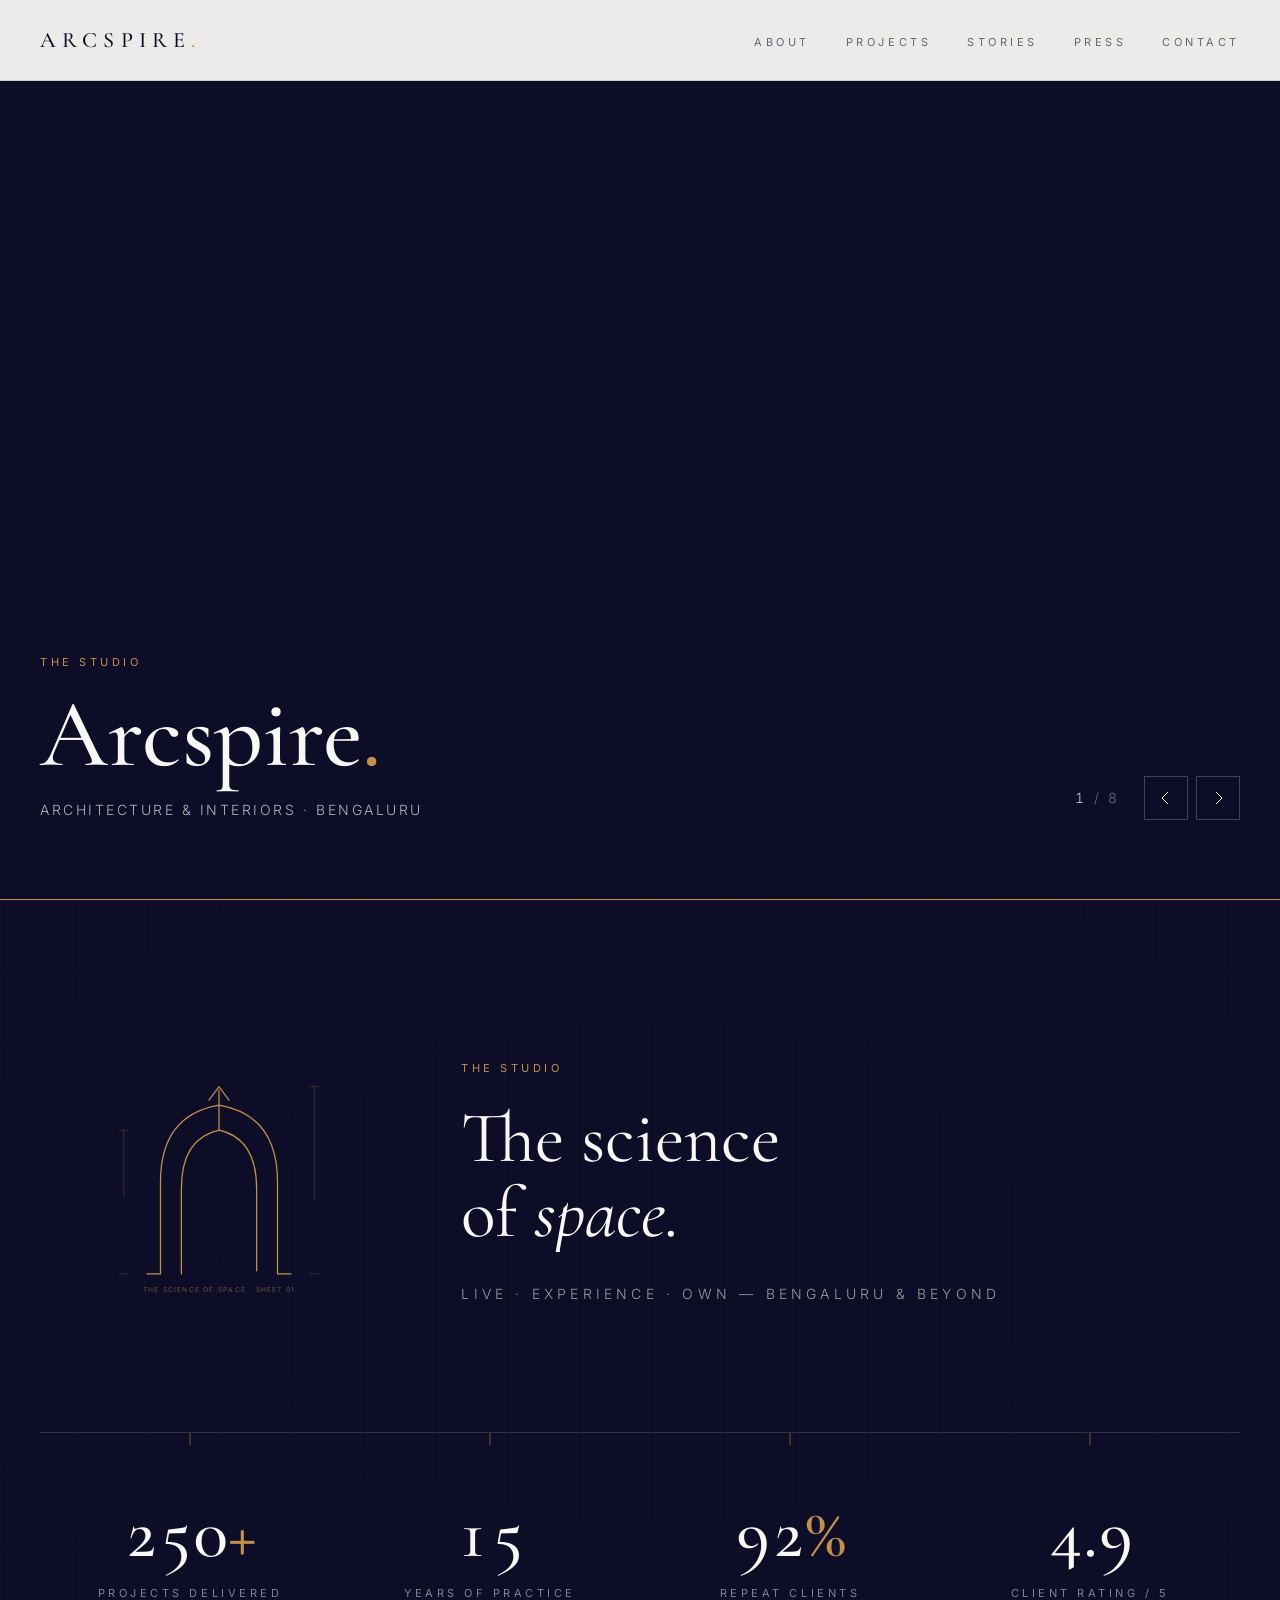
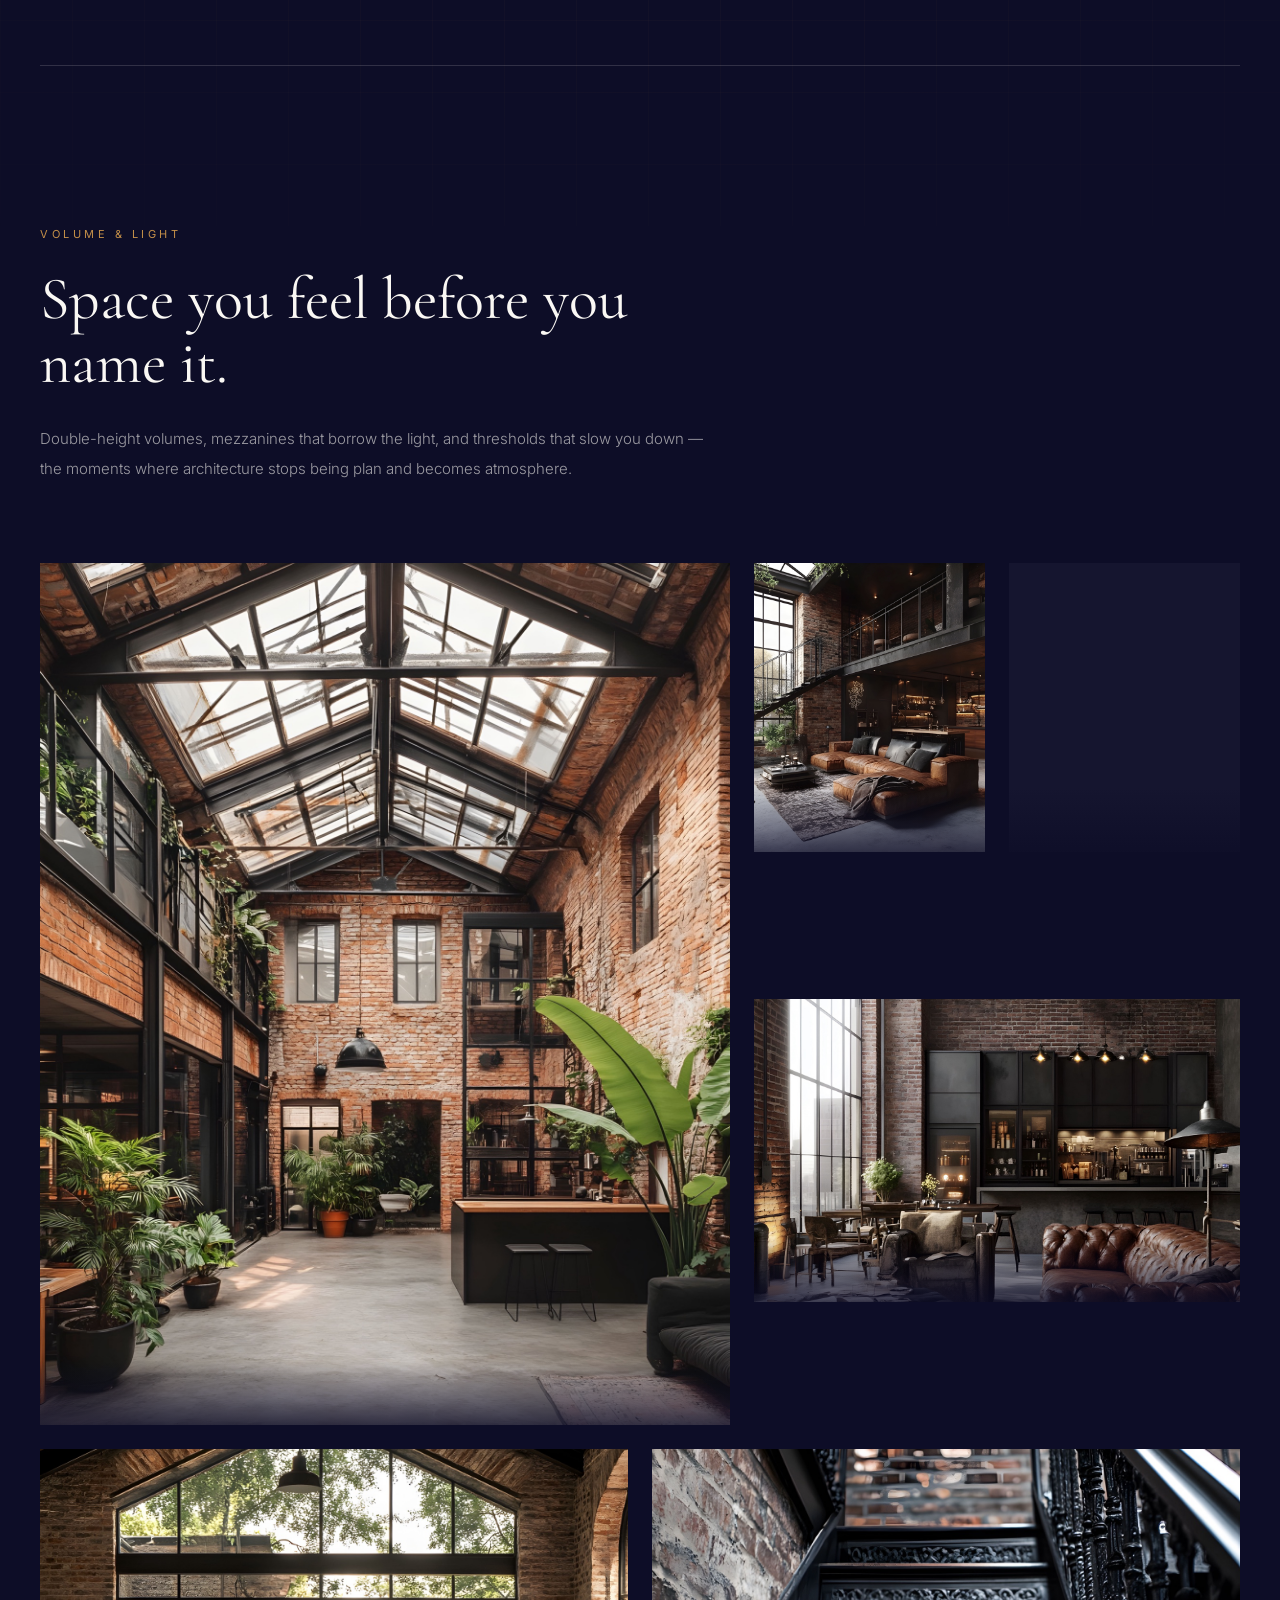
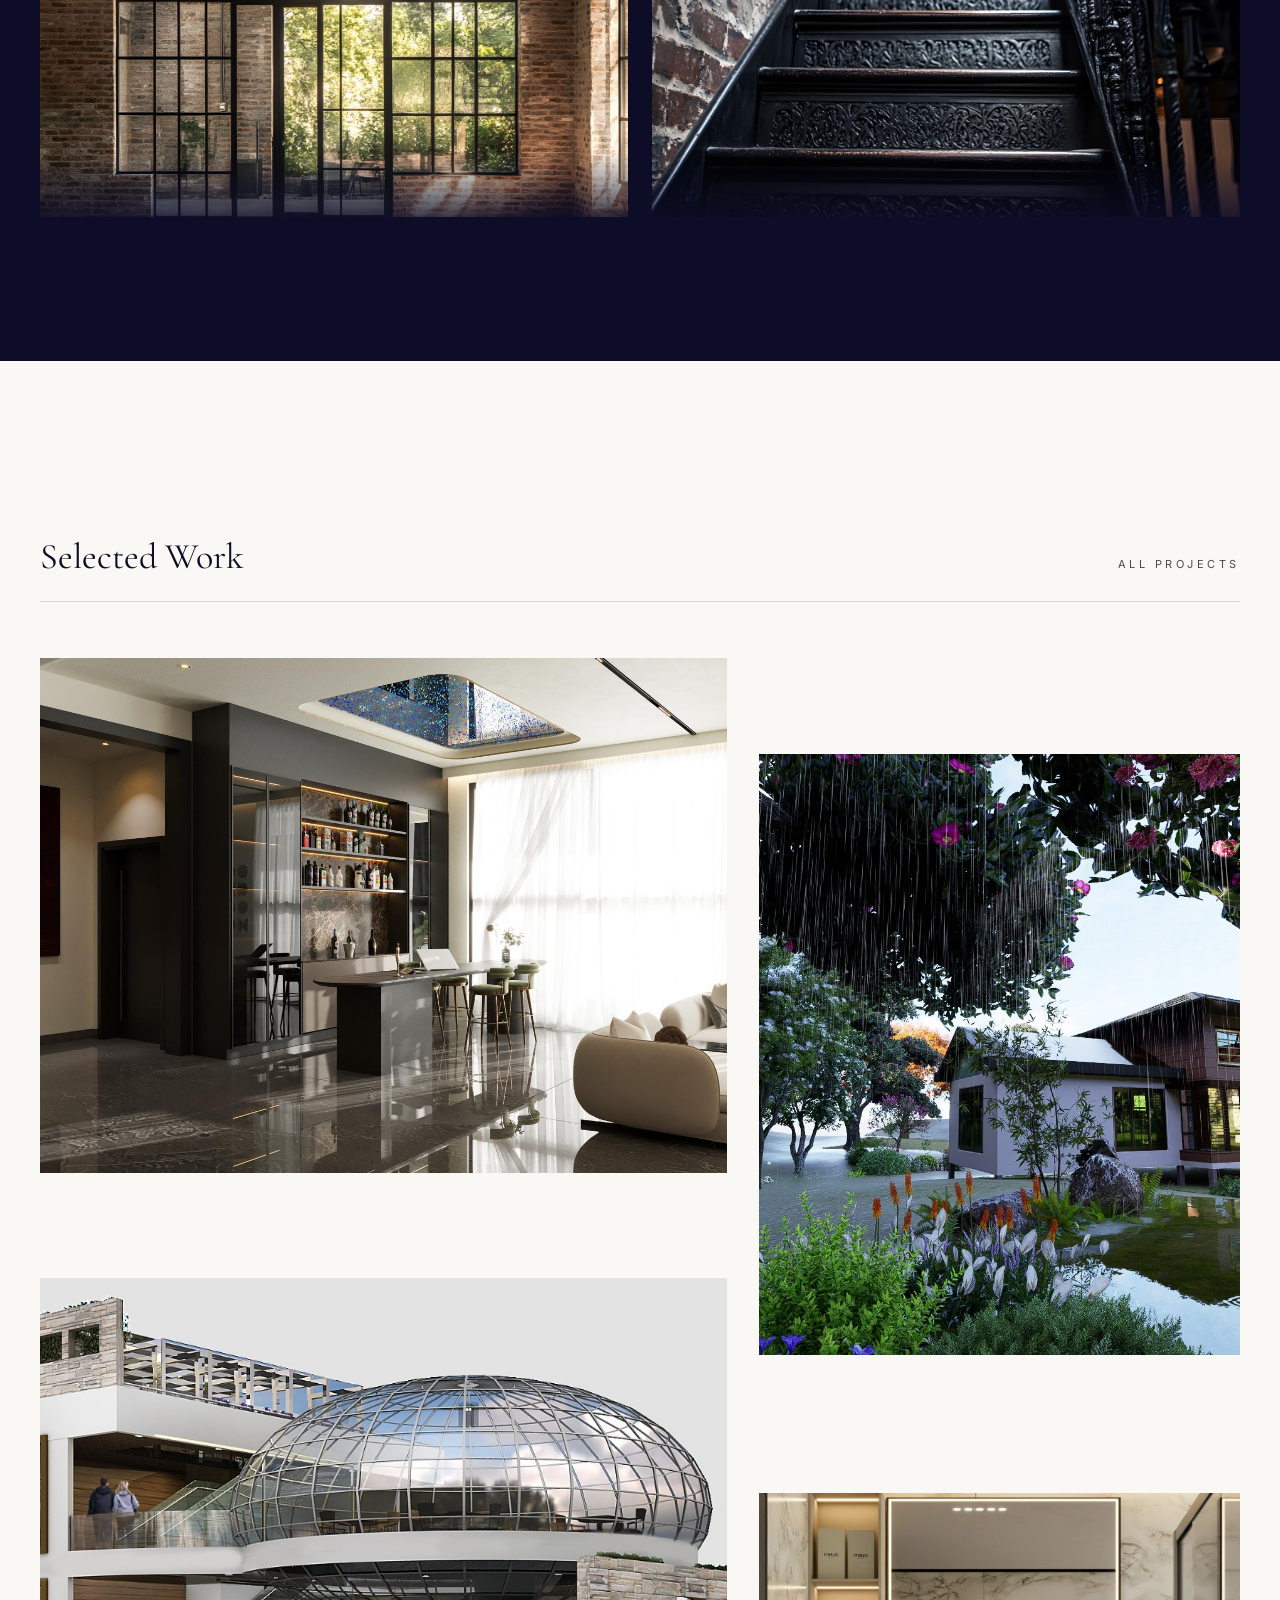
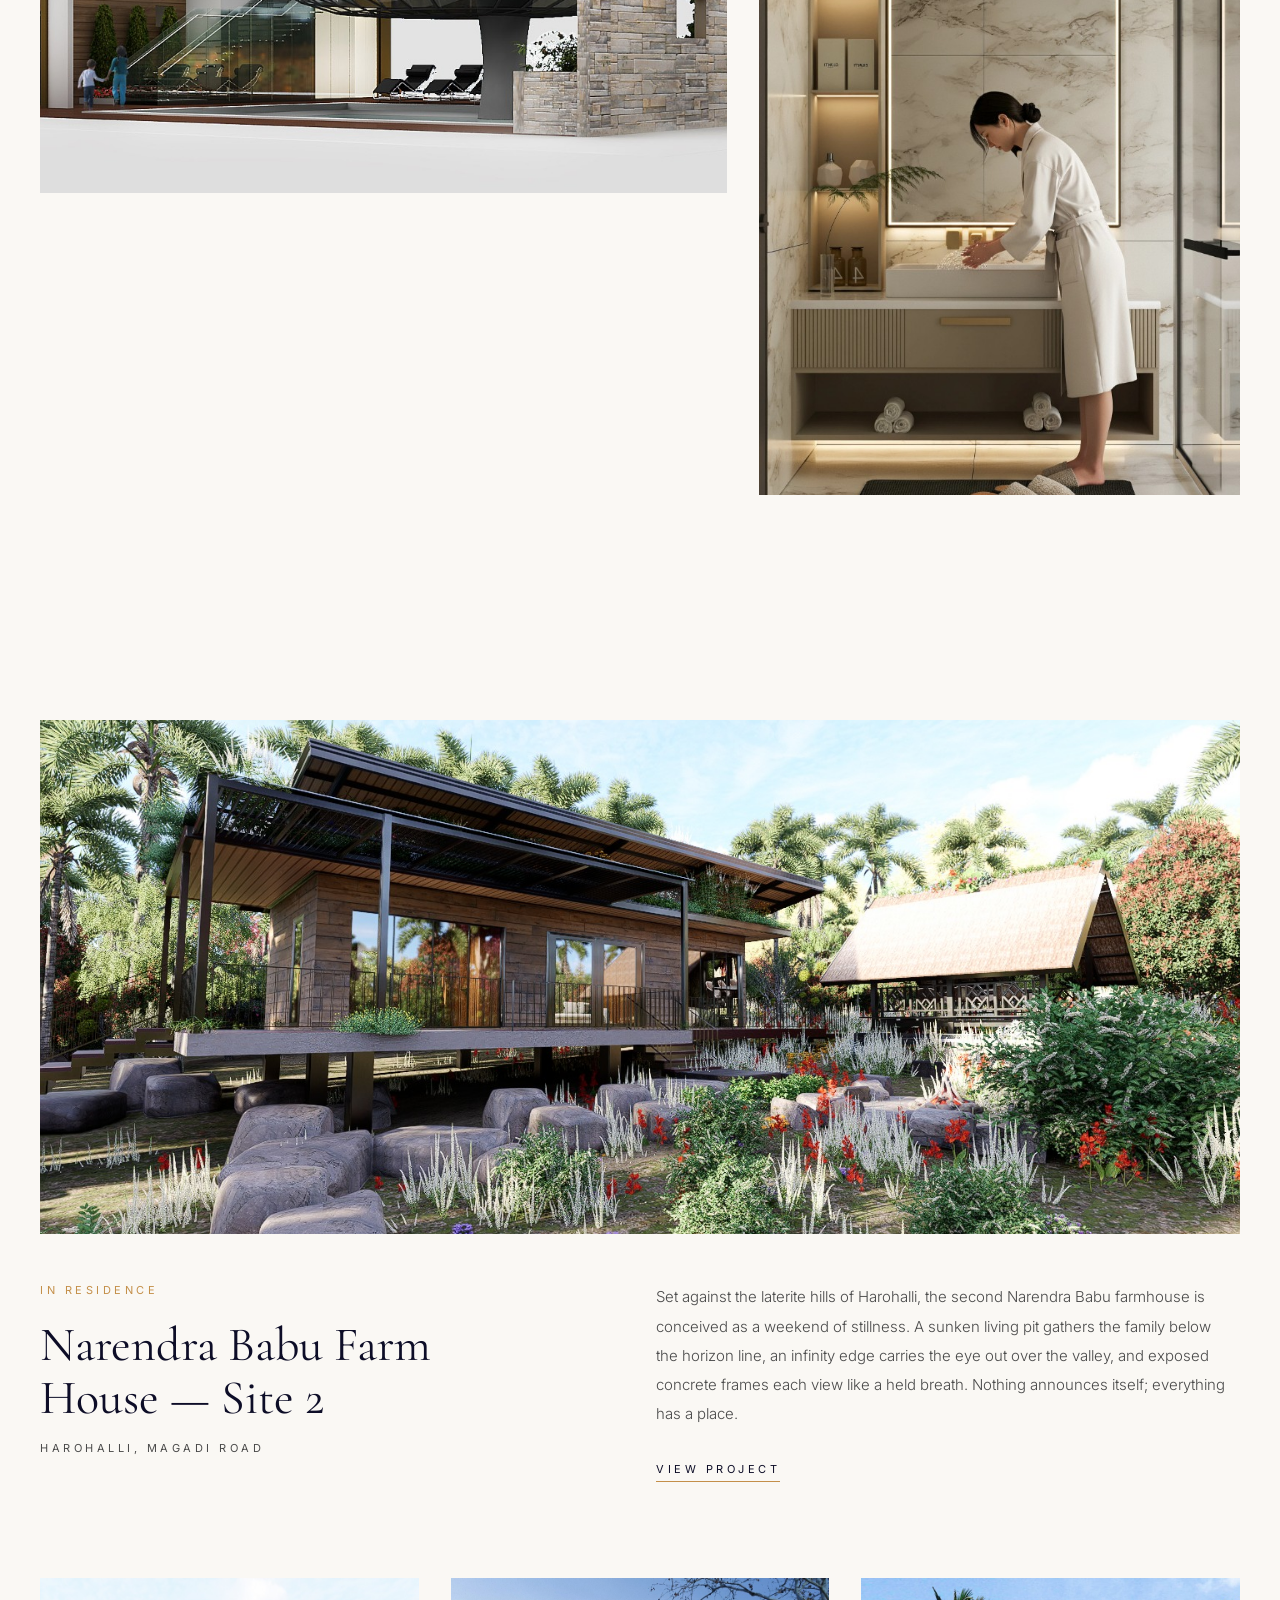
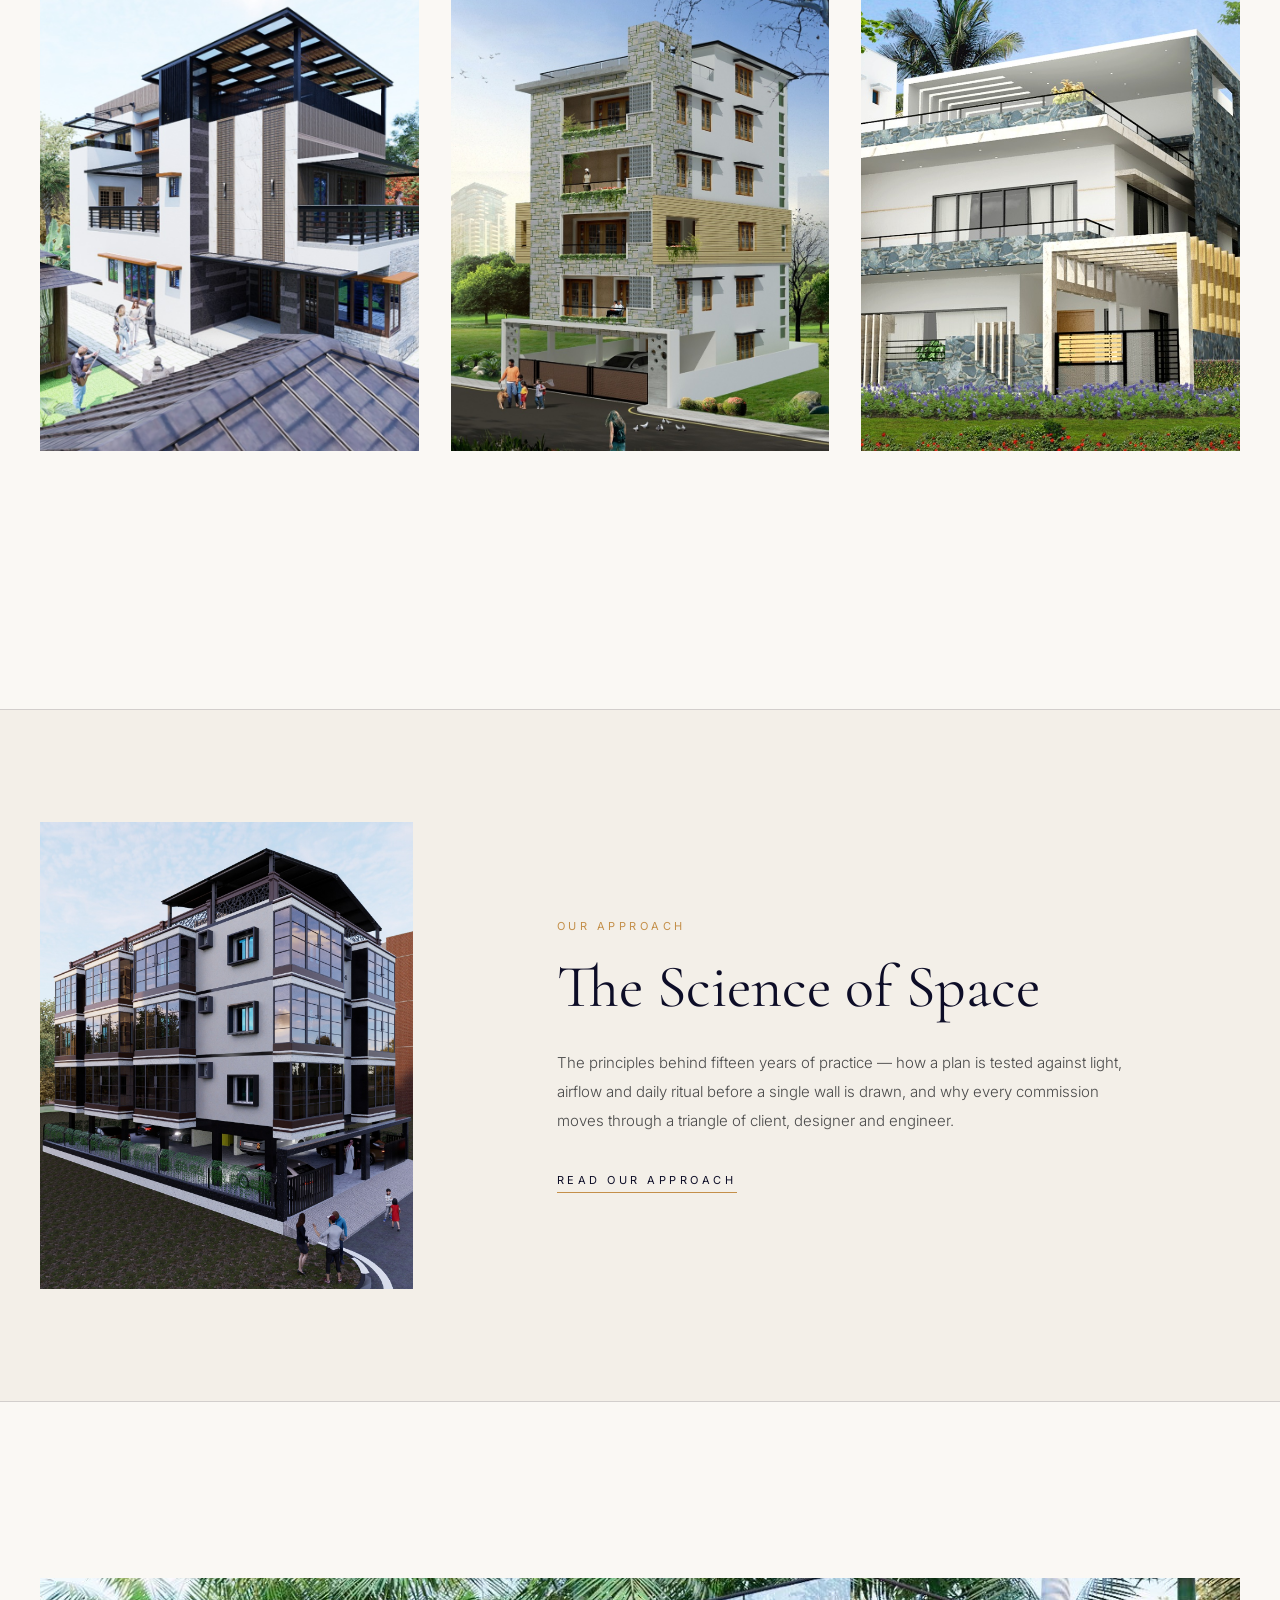
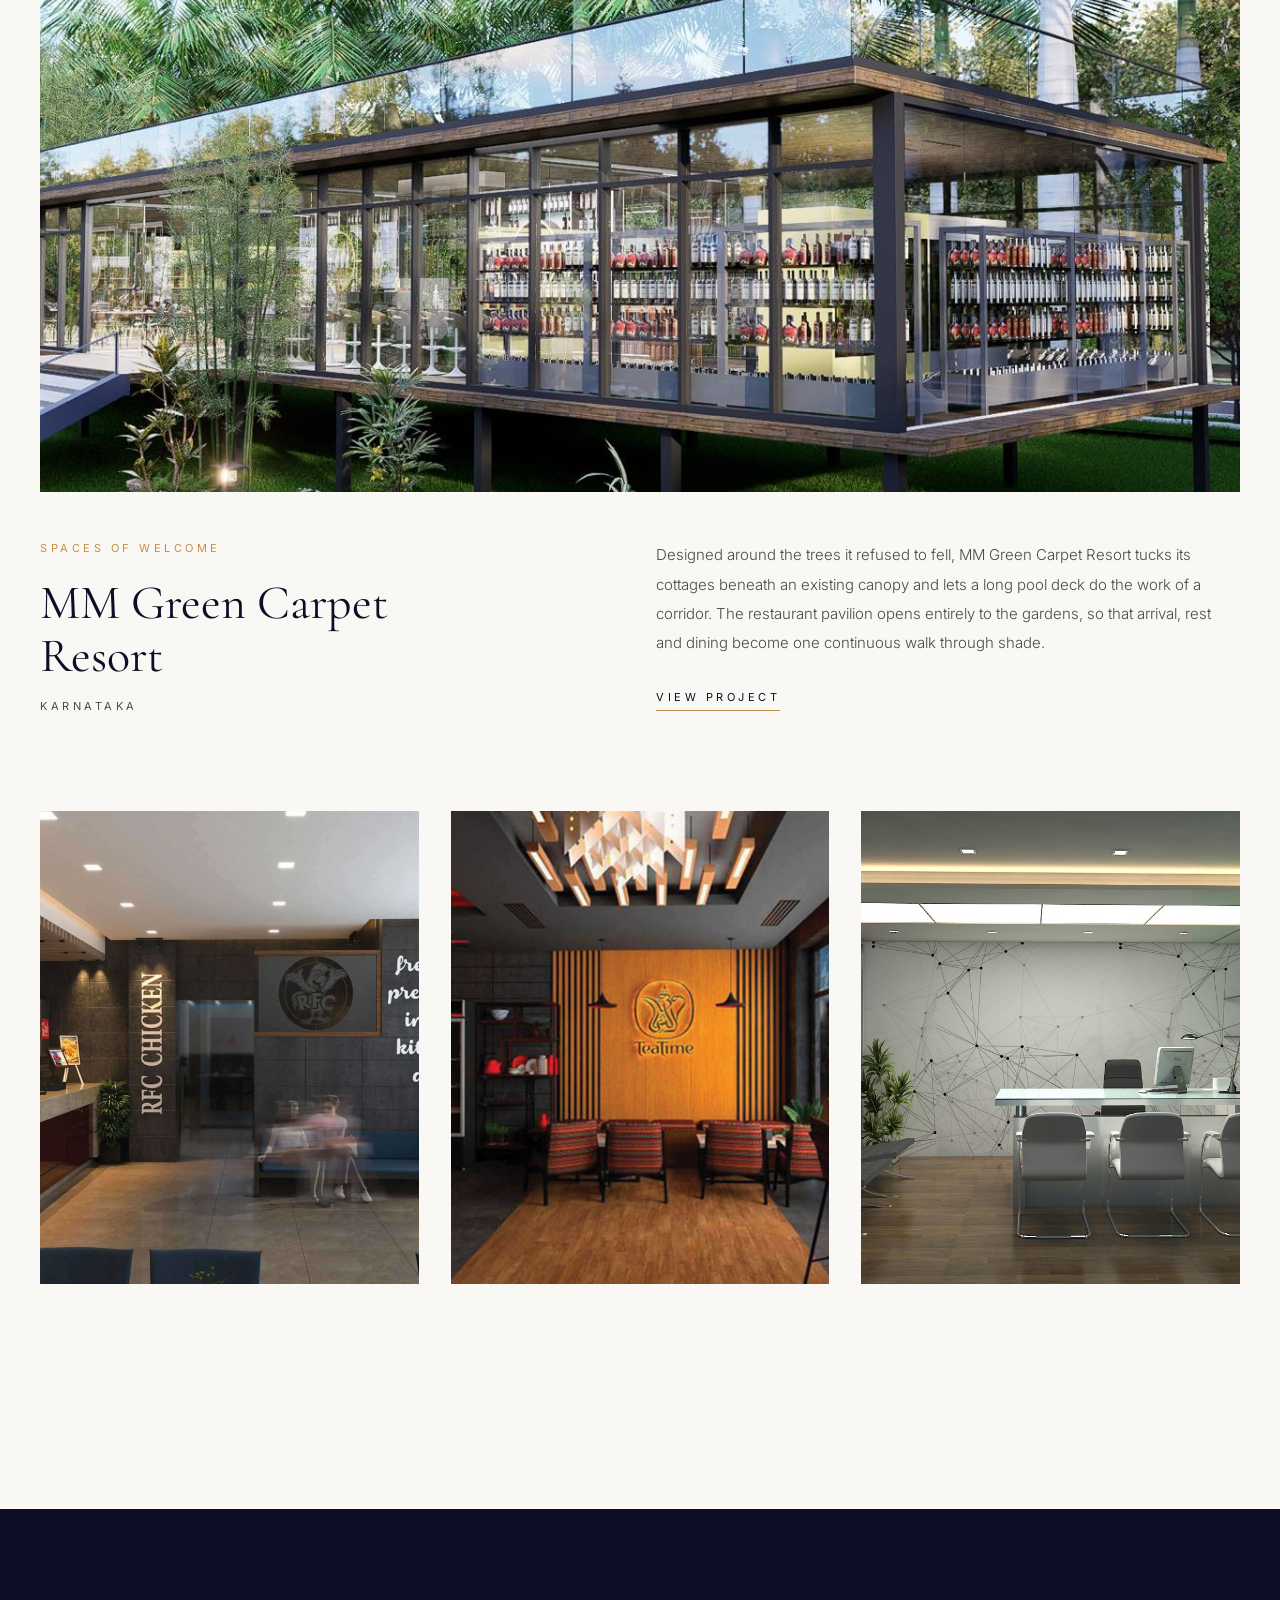
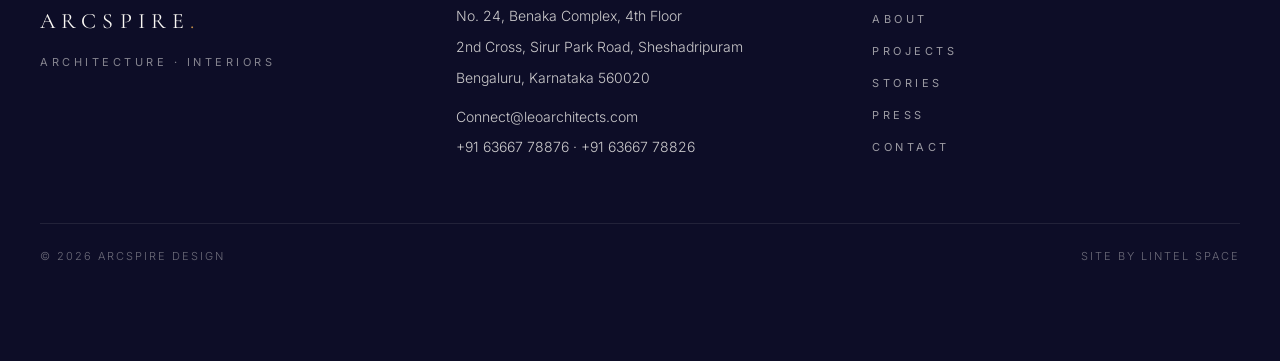
==== commit fbadf9ef: "Tighten dark seam between studio band and Volume & Light Co-Authored-By: Claude Fable 5 <noreply@ant" ====
--- a/index.html
+++ b/index.html
@@ -19,7 +19,7 @@
     <link rel="preconnect" href="https://fonts.googleapis.com" />
     <link rel="preconnect" href="https://fonts.gstatic.com" crossorigin />
     <link href="https://fonts.googleapis.com/css2?family=Cormorant+Garamond:ital,wght@0,400;0,500;0,600;1,400&family=Inter:wght@300;400;500&display=swap" rel="stylesheet" />
-    <script type="module" crossorigin src="/assets/index-B9Eh_PiP.js"></script>
+    <script type="module" crossorigin src="/assets/index-CthK8TeK.js"></script>
     <link rel="stylesheet" crossorigin href="/assets/index-BkSw--Yp.css">
   </head>
   <body>
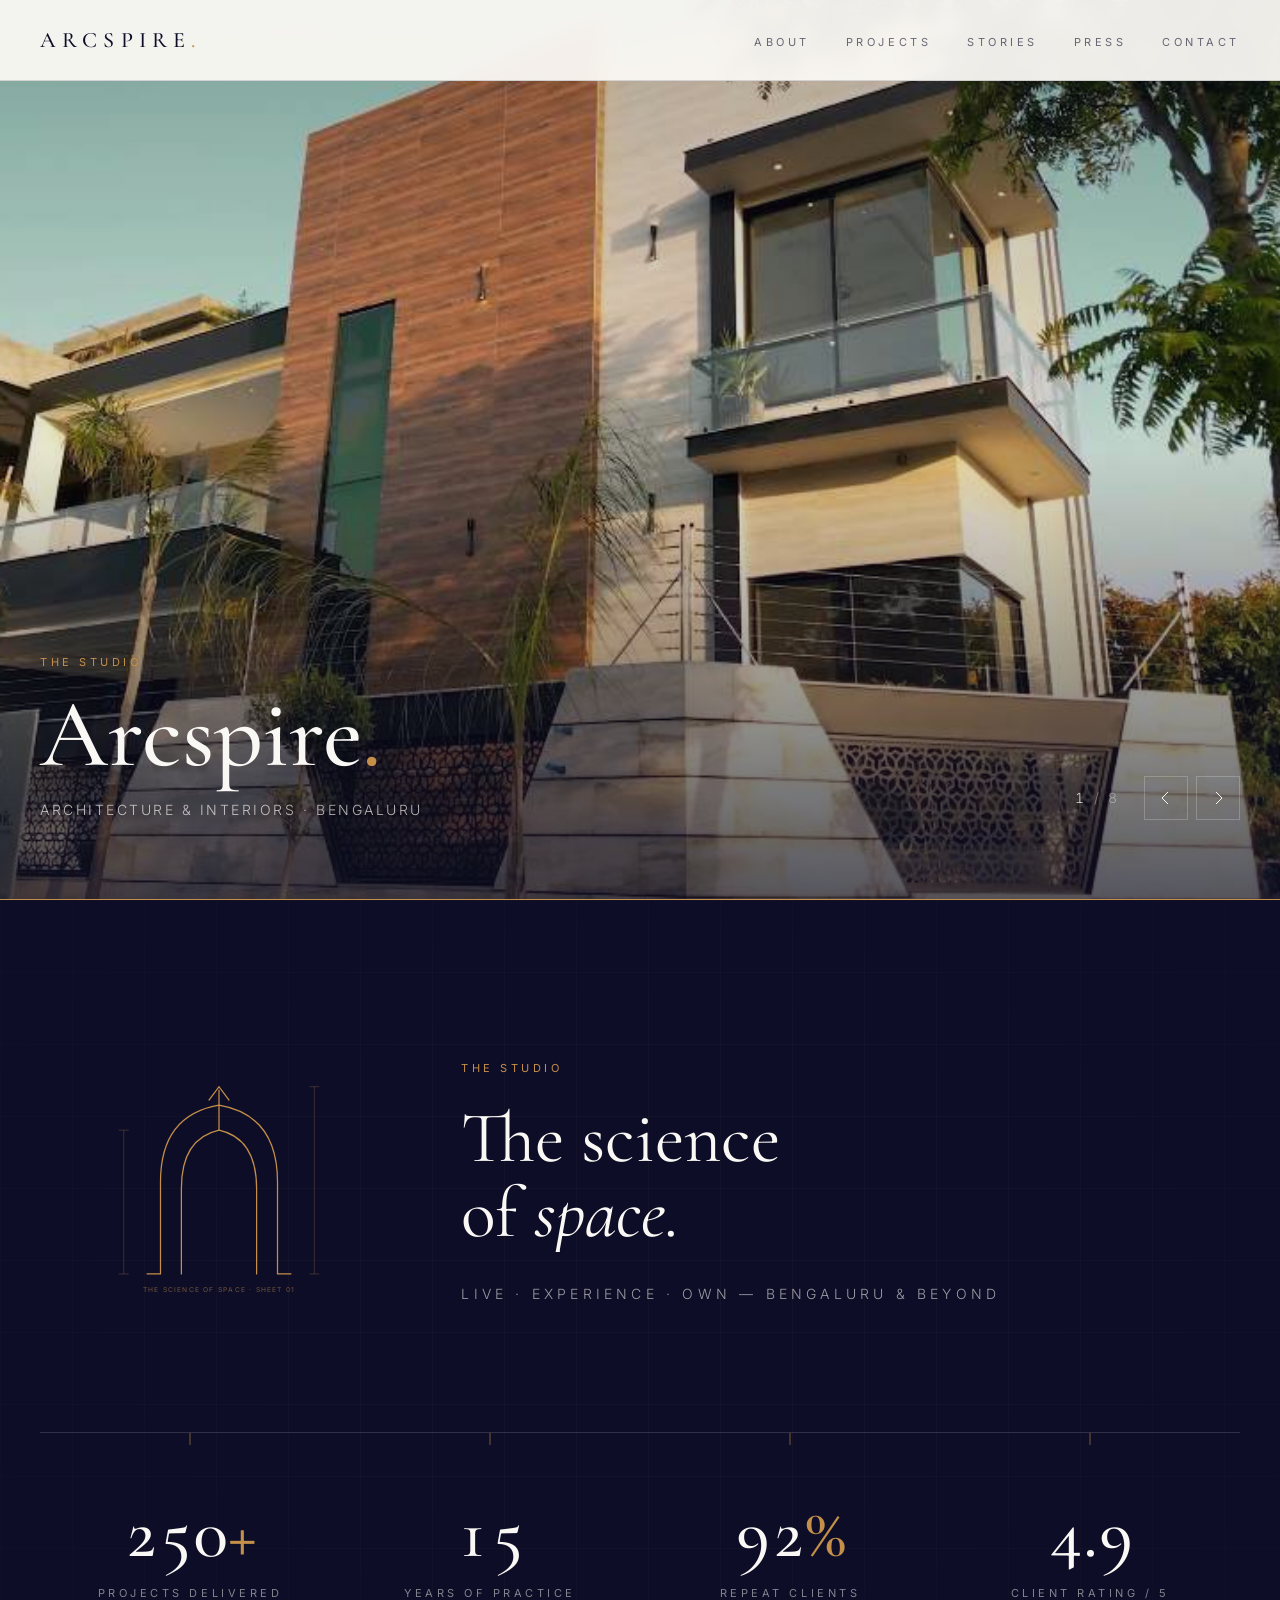
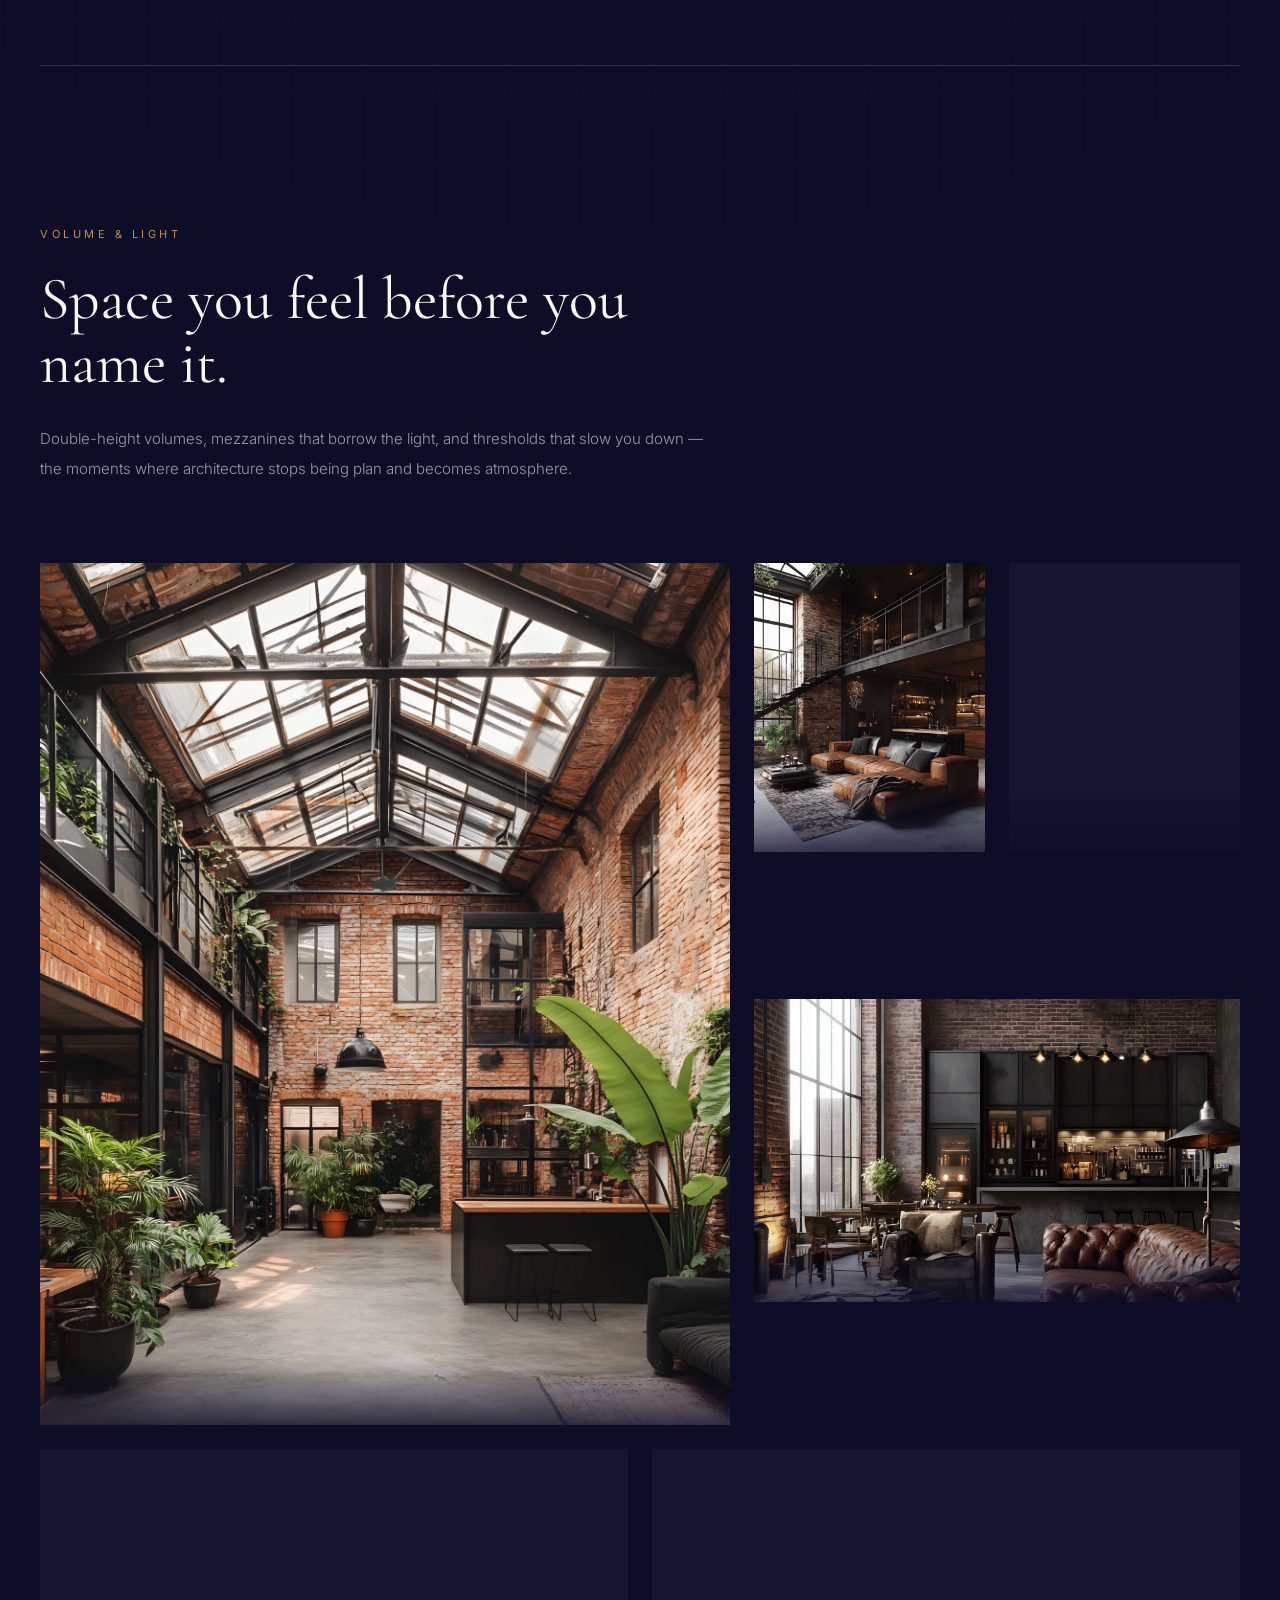
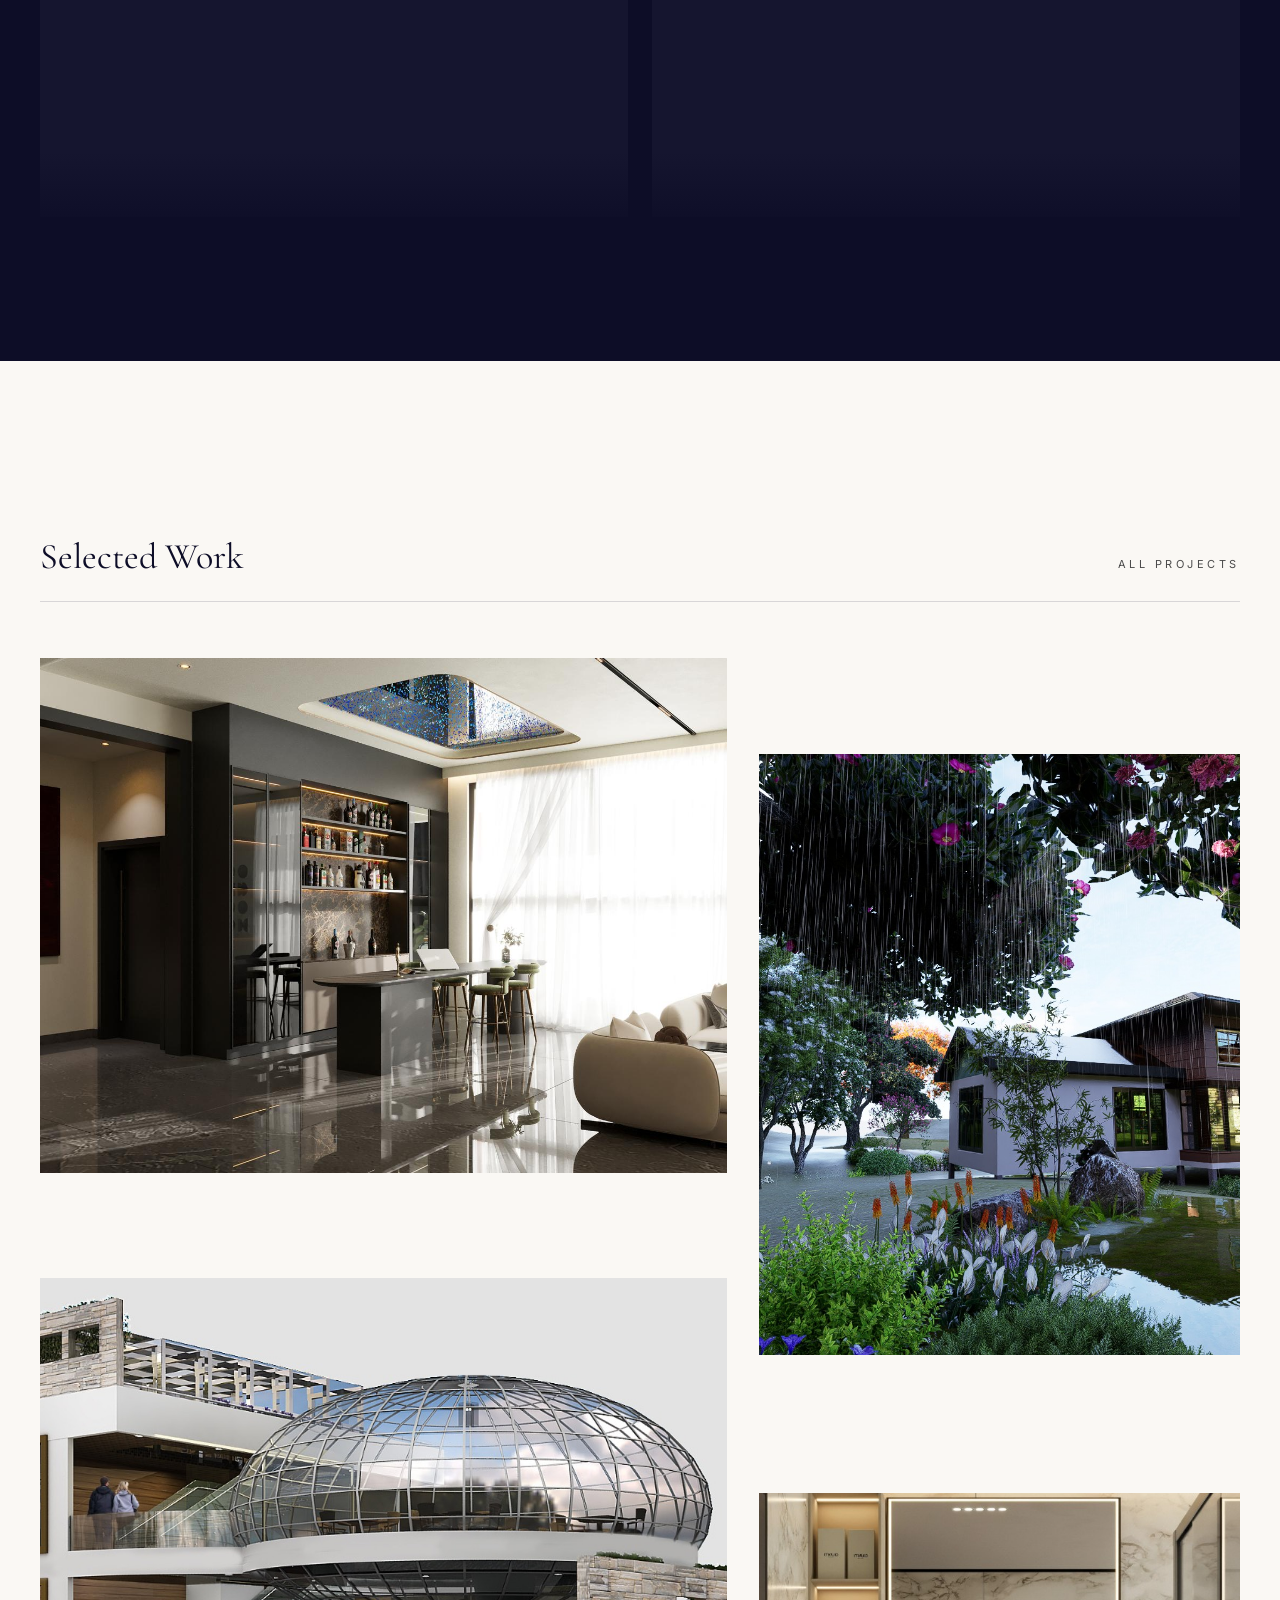
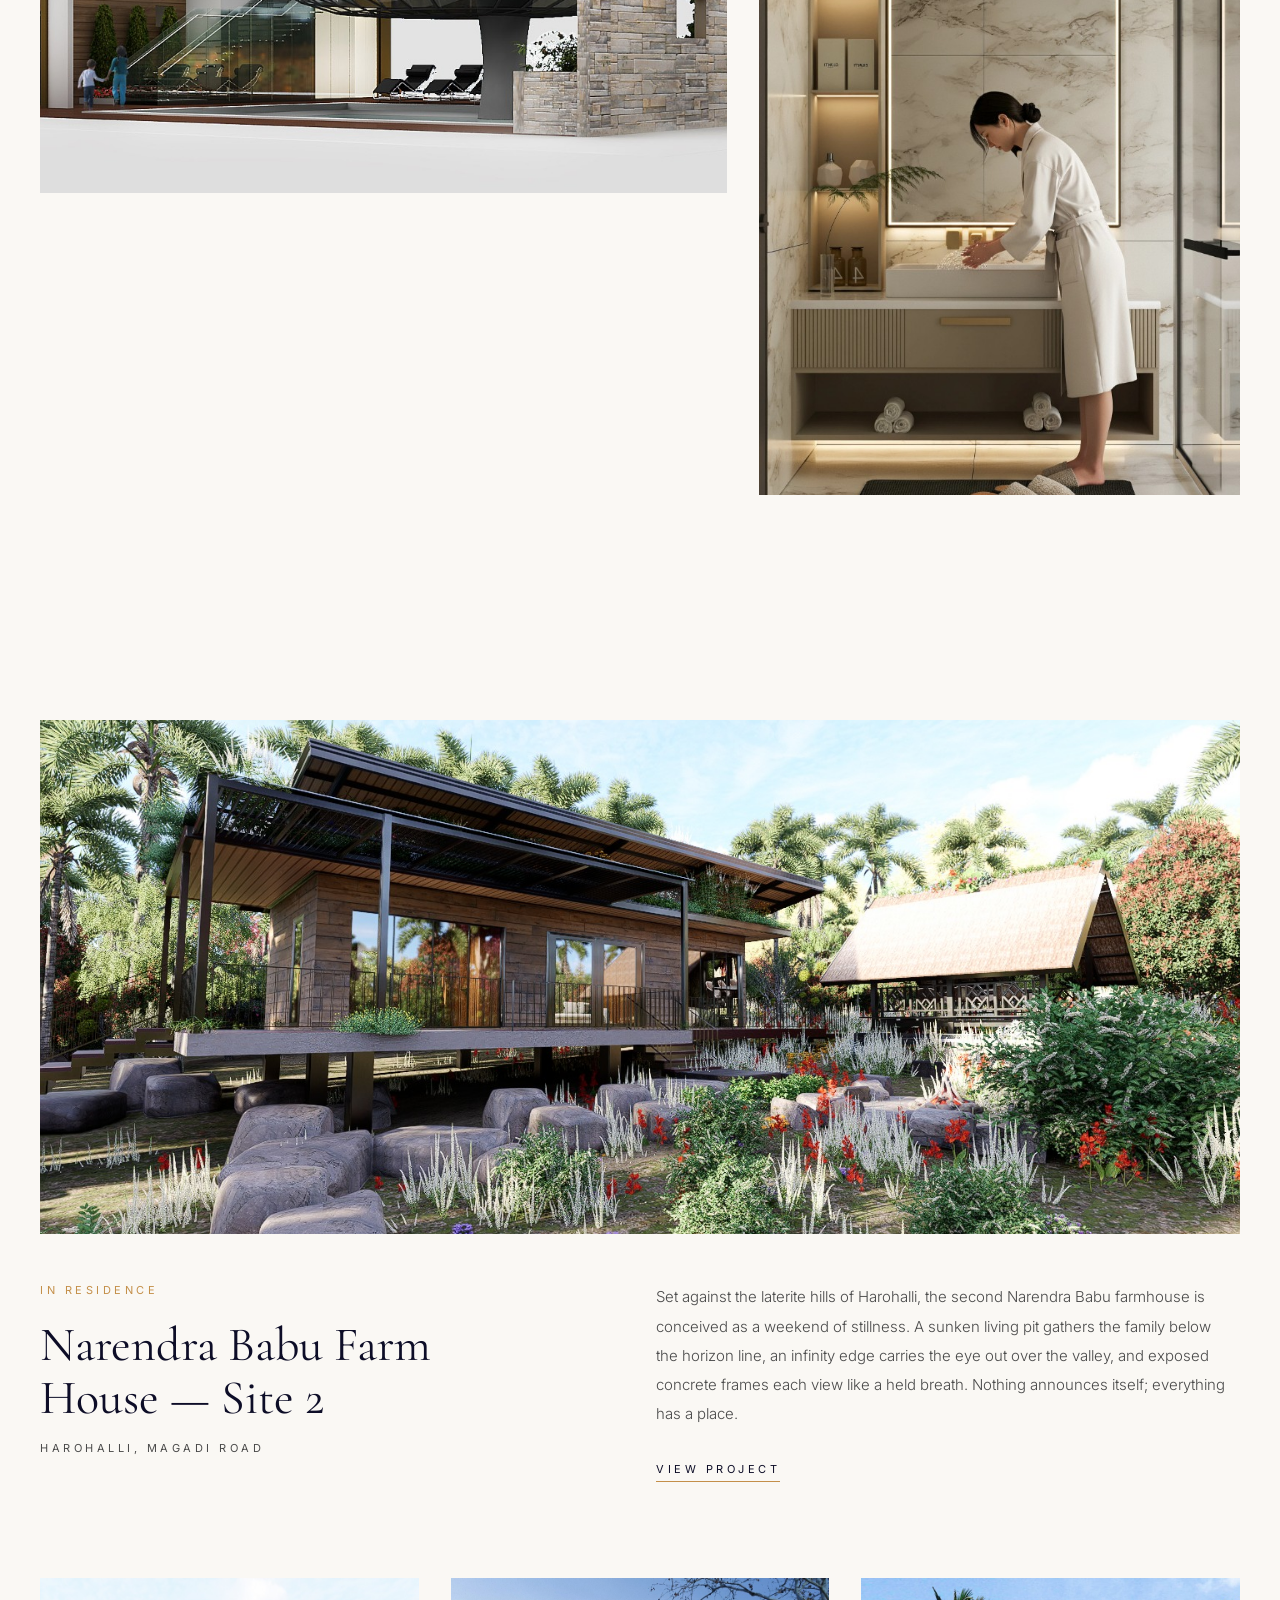
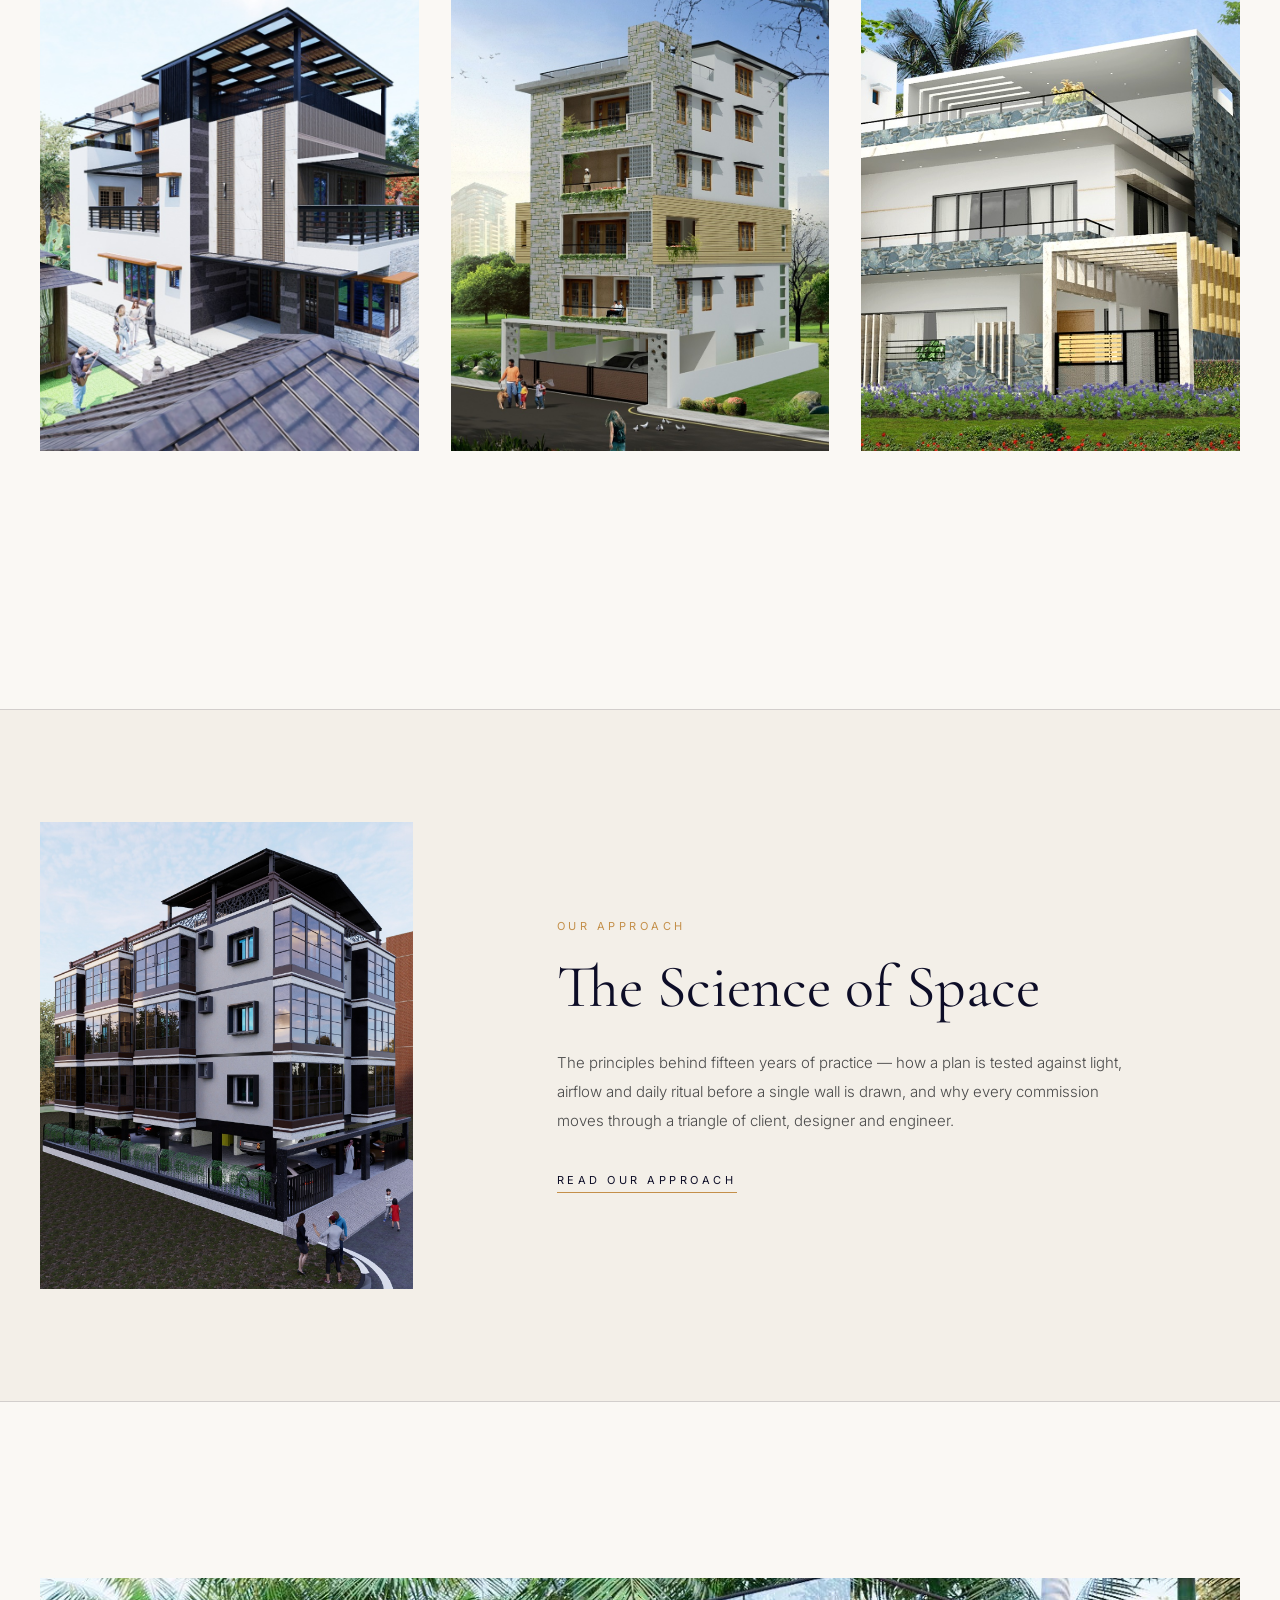
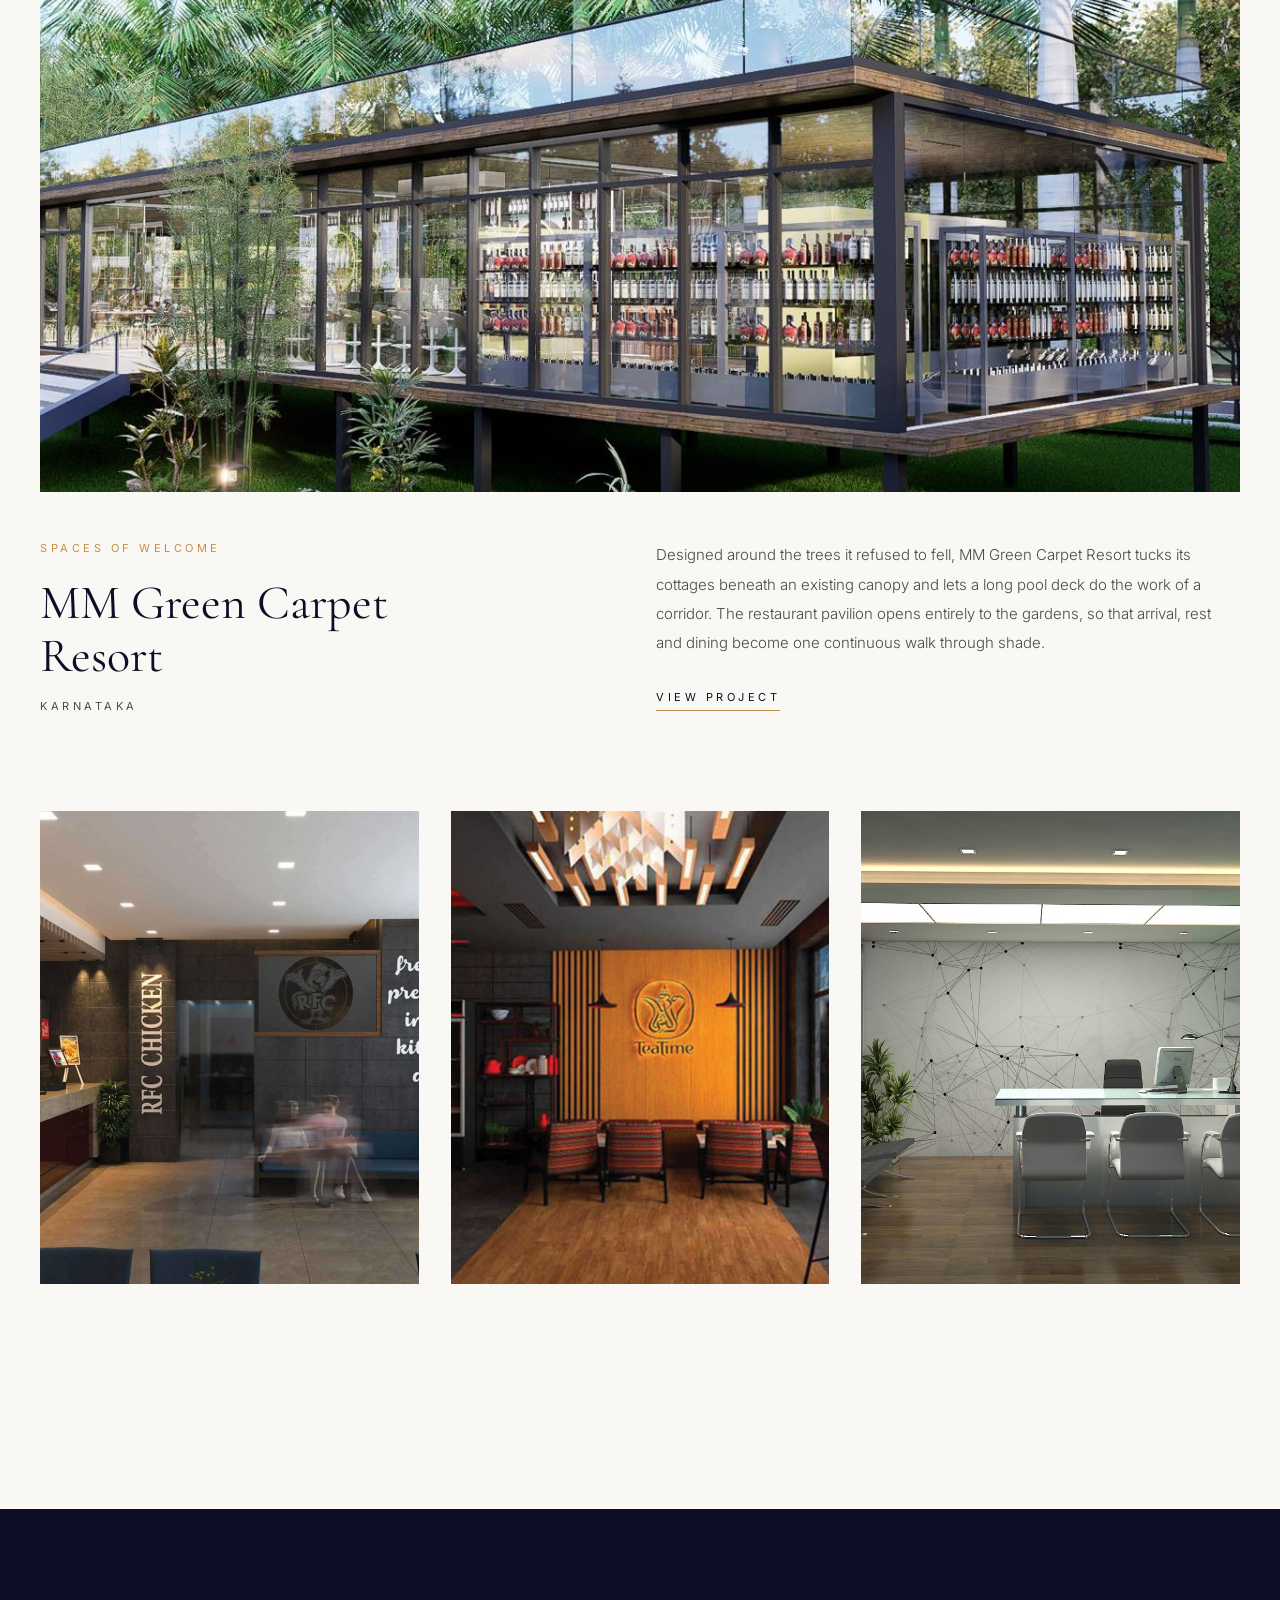
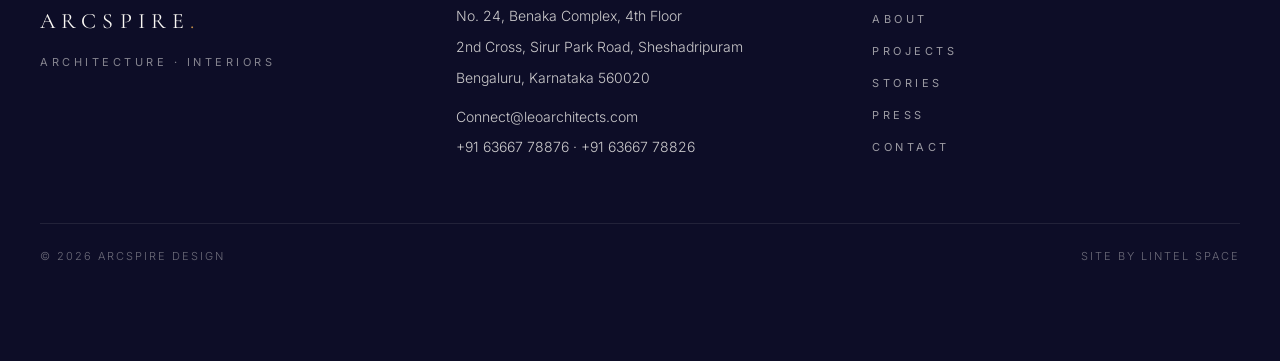
==== commit c6edba94: "Mobile hero video: start on first user interaction + poster frames (fixes non-autoplay on mobile) Co" ====
--- a/index.html
+++ b/index.html
@@ -19,8 +19,8 @@
     <link rel="preconnect" href="https://fonts.googleapis.com" />
     <link rel="preconnect" href="https://fonts.gstatic.com" crossorigin />
     <link href="https://fonts.googleapis.com/css2?family=Cormorant+Garamond:ital,wght@0,400;0,500;0,600;1,400&family=Inter:wght@300;400;500&display=swap" rel="stylesheet" />
-    <script type="module" crossorigin src="/assets/index-CthK8TeK.js"></script>
-    <link rel="stylesheet" crossorigin href="/assets/index-BkSw--Yp.css">
+    <script type="module" crossorigin src="/assets/index-D5b9ExnY.js"></script>
+    <link rel="stylesheet" crossorigin href="/assets/index-C__p7Kfv.css">
   </head>
   <body>
     <div id="root"></div>
--- a/assets/index-C__p7Kfv.css
+++ b/assets/index-C__p7Kfv.css
@@ -0,0 +1 @@
+/*! tailwindcss v4.3.3 | MIT License | https://tailwindcss.com */@layer properties{@supports (((-webkit-hyphens:none)) and (not (margin-trim:inline))) or ((-moz-orient:inline) and (not (color:rgb(from red r g b)))){*,:before,:after,::backdrop{--tw-translate-x:0;--tw-translate-y:0;--tw-translate-z:0;--tw-rotate-x:initial;--tw-rotate-y:initial;--tw-rotate-z:initial;--tw-skew-x:initial;--tw-skew-y:initial;--tw-space-y-reverse:0;--tw-space-x-reverse:0;--tw-border-style:solid;--tw-gradient-position:initial;--tw-gradient-from:#0000;--tw-gradient-via:#0000;--tw-gradient-to:#0000;--tw-gradient-stops:initial;--tw-gradient-via-stops:initial;--tw-gradient-from-position:0%;--tw-gradient-via-position:50%;--tw-gradient-to-position:100%;--tw-leading:initial;--tw-font-weight:initial;--tw-tracking:initial;--tw-ordinal:initial;--tw-slashed-zero:initial;--tw-numeric-figure:initial;--tw-numeric-spacing:initial;--tw-numeric-fraction:initial;--tw-shadow:0 0 #0000;--tw-shadow-color:initial;--tw-shadow-alpha:100%;--tw-inset-shadow:0 0 #0000;--tw-inset-shadow-color:initial;--tw-inset-shadow-alpha:100%;--tw-ring-color:initial;--tw-ring-shadow:0 0 #0000;--tw-inset-ring-color:initial;--tw-inset-ring-shadow:0 0 #0000;--tw-ring-inset:initial;--tw-ring-offset-width:0px;--tw-ring-offset-color:#fff;--tw-ring-offset-shadow:0 0 #0000;--tw-blur:initial;--tw-brightness:initial;--tw-contrast:initial;--tw-grayscale:initial;--tw-hue-rotate:initial;--tw-invert:initial;--tw-opacity:initial;--tw-saturate:initial;--tw-sepia:initial;--tw-drop-shadow:initial;--tw-drop-shadow-color:initial;--tw-drop-shadow-alpha:100%;--tw-drop-shadow-size:initial;--tw-backdrop-blur:initial;--tw-backdrop-brightness:initial;--tw-backdrop-contrast:initial;--tw-backdrop-grayscale:initial;--tw-backdrop-hue-rotate:initial;--tw-backdrop-invert:initial;--tw-backdrop-opacity:initial;--tw-backdrop-saturate:initial;--tw-backdrop-sepia:initial;--tw-duration:initial;--tw-ease:initial}}}@layer theme{:root,:host{--font-sans:"Inter", system-ui, sans-serif;--font-serif:"Cormorant Garamond", Georgia, serif;--font-mono:ui-monospace, SFMono-Regular, Menlo, Monaco, Consolas, "Liberation Mono", "Courier New", monospace;--spacing:.25rem;--container-md:28rem;--container-xl:36rem;--container-2xl:42rem;--container-3xl:48rem;--container-4xl:56rem;--text-sm:.875rem;--text-sm--line-height:calc(1.25 / .875);--text-lg:1.125rem;--text-lg--line-height:calc(1.75 / 1.125);--text-xl:1.25rem;--text-xl--line-height:calc(1.75 / 1.25);--text-2xl:1.5rem;--text-2xl--line-height:calc(2 / 1.5);--text-3xl:1.875rem;--text-3xl--line-height: 1.2 ;--text-4xl:2.25rem;--text-4xl--line-height:calc(2.5 / 2.25);--text-5xl:3rem;--text-5xl--line-height:1;--text-6xl:3.75rem;--text-6xl--line-height:1;--text-7xl:4.5rem;--text-7xl--line-height:1;--text-8xl:6rem;--text-8xl--line-height:1;--font-weight-light:300;--font-weight-normal:400;--font-weight-medium:500;--leading-tight:1.25;--leading-snug:1.375;--leading-relaxed:1.625;--ease-in:cubic-bezier(.4, 0, 1, 1);--ease-out:cubic-bezier(0, 0, .2, 1);--ease-in-out:cubic-bezier(.4, 0, .2, 1);--blur-sm:8px;--default-transition-duration:.15s;--default-transition-timing-function:cubic-bezier(.4, 0, .2, 1);--default-font-family:var(--font-sans);--default-mono-font-family:var(--font-mono);--color-ink:#0d0d27;--color-paper:#faf8f4;--color-gold:#c48f49;--color-grey:#4a4a4a}}@layer base{*,:after,:before,::backdrop{box-sizing:border-box;border:0 solid;margin:0;padding:0}::file-selector-button{box-sizing:border-box;border:0 solid;margin:0;padding:0}html,:host{-webkit-text-size-adjust:100%;-moz-tab-size:4;tab-size:4;line-height:1.5;font-family:var(--default-font-family,-apple-system, BlinkMacSystemFont, "Segoe UI", Roboto, "Helvetica Neue", "Noto Sans", Arial, sans-serif, "Apple Color Emoji", "Segoe UI Emoji", "Segoe UI Symbol", "Noto Color Emoji");font-feature-settings:var(--default-font-feature-settings,normal);font-variation-settings:var(--default-font-variation-settings,normal);-webkit-tap-highlight-color:transparent}hr{height:0;color:inherit;border-top-width:1px}abbr:where([title]){-webkit-text-decoration:underline dotted;text-decoration:underline dotted}h1,h2,h3,h4,h5,h6{font-size:inherit;font-weight:inherit}a{color:inherit;-webkit-text-decoration:inherit;text-decoration:inherit}b,strong{font-weight:bolder}code,kbd,samp,pre{font-family:var(--default-mono-font-family,ui-monospace, SFMono-Regular, Menlo, Monaco, Consolas, "Liberation Mono", "Courier New", monospace);font-feature-settings:var(--default-mono-font-feature-settings,normal);font-variation-settings:var(--default-mono-font-variation-settings,normal);font-size:1em}small{font-size:80%}sub,sup{vertical-align:baseline;font-size:75%;line-height:0;position:relative}sub{bottom:-.25em}sup{top:-.5em}table{text-indent:0;border-color:inherit;border-collapse:collapse}:-moz-focusring:where(:not(iframe)){outline:auto}progress{vertical-align:baseline}summary{display:list-item}ol,ul,menu{list-style:none}img,svg,video,canvas,audio,iframe,embed,object{vertical-align:middle;display:block}img,video{max-width:100%;height:auto}button,input,select,optgroup,textarea{font:inherit;font-feature-settings:inherit;font-variation-settings:inherit;letter-spacing:inherit;color:inherit;opacity:1;background-color:#0000;border-radius:0}::file-selector-button{font:inherit;font-feature-settings:inherit;font-variation-settings:inherit;letter-spacing:inherit;color:inherit;opacity:1;background-color:#0000;border-radius:0}:where(select:is([multiple],[size])) optgroup{font-weight:bolder}:where(select:is([multiple],[size])) optgroup option{padding-inline-start:20px}::file-selector-button{margin-inline-end:4px}::placeholder{opacity:1}@supports (not ((-webkit-appearance:-apple-pay-button))) or (contain-intrinsic-size:1px){::placeholder{color:currentColor}@supports (color:color-mix(in lab,red,red)){::placeholder{color:color-mix(in oklab,currentcolor 50%,transparent)}}}textarea{resize:vertical}::-webkit-search-decoration{-webkit-appearance:none}::-webkit-date-and-time-value{min-height:1lh;text-align:inherit}::-webkit-datetime-edit{display:inline-flex}::-webkit-datetime-edit-fields-wrapper{padding:0}::-webkit-datetime-edit{padding-block:0}::-webkit-datetime-edit-year-field{padding-block:0}::-webkit-datetime-edit-month-field{padding-block:0}::-webkit-datetime-edit-day-field{padding-block:0}::-webkit-datetime-edit-hour-field{padding-block:0}::-webkit-datetime-edit-minute-field{padding-block:0}::-webkit-datetime-edit-second-field{padding-block:0}::-webkit-datetime-edit-millisecond-field{padding-block:0}::-webkit-datetime-edit-meridiem-field{padding-block:0}::-webkit-calendar-picker-indicator{line-height:1}:-moz-ui-invalid{box-shadow:none}button,input:where([type=button],[type=reset],[type=submit]){-webkit-appearance:button;-moz-appearance:button;appearance:button}::file-selector-button{-webkit-appearance:button;-moz-appearance:button;appearance:button}::-webkit-inner-spin-button{height:auto}::-webkit-outer-spin-button{height:auto}[hidden]:where(:not([hidden=until-found])){display:none!important}}@layer components;@layer utilities{.pointer-events-none{pointer-events:none}.visible{visibility:visible}.sr-only{clip-path:inset(50%);white-space:nowrap;border-width:0;width:1px;height:1px;margin:-1px;padding:0;position:absolute;overflow:hidden}.absolute{position:absolute}.fixed{position:fixed}.relative{position:relative}.static{position:static}.inset-0{top:0;right:0;bottom:0;left:0}.inset-x-0{inset-inline:0}.top-0{top:0}.right-6{right:calc(var(--spacing) * 6)}.-bottom-0\.5{bottom:calc(var(--spacing) * -.5)}.-bottom-\[21px\]{bottom:-21px}.bottom-0{bottom:0}.bottom-16{bottom:calc(var(--spacing) * 16)}.left-0{left:0}.left-1\/2{left:50%}.z-10{z-index:10}.z-50{z-index:50}.mx-auto{margin-inline:auto}.\!mt-4{margin-top:calc(var(--spacing) * 4)!important}.mt-2{margin-top:calc(var(--spacing) * 2)}.mt-3{margin-top:calc(var(--spacing) * 3)}.mt-4{margin-top:calc(var(--spacing) * 4)}.mt-5{margin-top:calc(var(--spacing) * 5)}.mt-6{margin-top:calc(var(--spacing) * 6)}.mt-7{margin-top:calc(var(--spacing) * 7)}.mt-8{margin-top:calc(var(--spacing) * 8)}.mt-9{margin-top:calc(var(--spacing) * 9)}.mt-12{margin-top:calc(var(--spacing) * 12)}.mt-14{margin-top:calc(var(--spacing) * 14)}.mt-16{margin-top:calc(var(--spacing) * 16)}.mt-20{margin-top:calc(var(--spacing) * 20)}.mt-24{margin-top:calc(var(--spacing) * 24)}.mb-14{margin-bottom:calc(var(--spacing) * 14)}.block{display:block}.contents{display:contents}.flex{display:flex}.grid{display:grid}.hidden{display:none}.inline-block{display:inline-block}.aspect-\[3\/2\]{aspect-ratio:3/2}.aspect-\[4\/3\]{aspect-ratio:4/3}.aspect-\[4\/5\]{aspect-ratio:4/5}.aspect-\[16\/9\]{aspect-ratio:16/9}.aspect-\[16\/10\]{aspect-ratio:16/10}.h-3{height:calc(var(--spacing) * 3)}.h-11{height:calc(var(--spacing) * 11)}.h-16{height:calc(var(--spacing) * 16)}.h-\[70svh\]{height:70svh}.h-\[100svh\]{height:100svh}.h-full{height:100%}.h-px{height:1px}.w-0{width:0}.w-11{width:calc(var(--spacing) * 11)}.w-40{width:calc(var(--spacing) * 40)}.w-full{width:100%}.w-px{width:1px}.max-w-2xl{max-width:var(--container-2xl)}.max-w-3xl{max-width:var(--container-3xl)}.max-w-4xl{max-width:var(--container-4xl)}.max-w-\[1440px\]{max-width:1440px}.max-w-md{max-width:var(--container-md)}.max-w-xl{max-width:var(--container-xl)}.shrink-0{flex-shrink:0}.-translate-x-1\/2{--tw-translate-x: -50% ;translate:var(--tw-translate-x) var(--tw-translate-y)}.transform{transform:var(--tw-rotate-x,) var(--tw-rotate-y,) var(--tw-rotate-z,) var(--tw-skew-x,) var(--tw-skew-y,)}.resize{resize:both}.resize-none{resize:none}.grid-cols-1{grid-template-columns:repeat(1,minmax(0,1fr))}.grid-cols-2{grid-template-columns:repeat(2,minmax(0,1fr))}.flex-col{flex-direction:column}.flex-wrap{flex-wrap:wrap}.items-baseline{align-items:baseline}.items-center{align-items:center}.justify-between{justify-content:space-between}.justify-center{justify-content:center}.gap-2{gap:calc(var(--spacing) * 2)}.gap-3{gap:calc(var(--spacing) * 3)}.gap-4{gap:calc(var(--spacing) * 4)}.gap-5{gap:calc(var(--spacing) * 5)}.gap-6{gap:calc(var(--spacing) * 6)}.gap-8{gap:calc(var(--spacing) * 8)}.gap-9{gap:calc(var(--spacing) * 9)}.gap-10{gap:calc(var(--spacing) * 10)}.gap-12{gap:calc(var(--spacing) * 12)}.gap-16{gap:calc(var(--spacing) * 16)}:where(.space-y-0>:not(:last-child)){--tw-space-y-reverse:0;margin-block:0}:where(.space-y-2>:not(:last-child)){--tw-space-y-reverse:0;margin-block-start:calc(calc(var(--spacing) * 2) * var(--tw-space-y-reverse));margin-block-end:calc(calc(var(--spacing) * 2) * calc(1 - var(--tw-space-y-reverse)))}:where(.space-y-5>:not(:last-child)){--tw-space-y-reverse:0;margin-block-start:calc(calc(var(--spacing) * 5) * var(--tw-space-y-reverse));margin-block-end:calc(calc(var(--spacing) * 5) * calc(1 - var(--tw-space-y-reverse)))}:where(.space-y-6>:not(:last-child)){--tw-space-y-reverse:0;margin-block-start:calc(calc(var(--spacing) * 6) * var(--tw-space-y-reverse));margin-block-end:calc(calc(var(--spacing) * 6) * calc(1 - var(--tw-space-y-reverse)))}:where(.space-y-10>:not(:last-child)){--tw-space-y-reverse:0;margin-block-start:calc(calc(var(--spacing) * 10) * var(--tw-space-y-reverse));margin-block-end:calc(calc(var(--spacing) * 10) * calc(1 - var(--tw-space-y-reverse)))}.gap-x-8{column-gap:calc(var(--spacing) * 8)}:where(.space-x-4>:not(:last-child)){--tw-space-x-reverse:0;margin-inline-start:calc(calc(var(--spacing) * 4) * var(--tw-space-x-reverse));margin-inline-end:calc(calc(var(--spacing) * 4) * calc(1 - var(--tw-space-x-reverse)))}.gap-y-3{row-gap:calc(var(--spacing) * 3)}.gap-y-14{row-gap:calc(var(--spacing) * 14)}.gap-y-16{row-gap:calc(var(--spacing) * 16)}.overflow-hidden{overflow:hidden}.overflow-visible{overflow:visible}.border{border-style:var(--tw-border-style);border-width:1px}.border-y{border-block-style:var(--tw-border-style);border-block-width:1px}.border-t{border-top-style:var(--tw-border-style);border-top-width:1px}.border-r{border-right-style:var(--tw-border-style);border-right-width:1px}.border-b{border-bottom-style:var(--tw-border-style);border-bottom-width:1px}.border-gold{border-color:var(--color-gold)}.border-paper\/15{border-color:#faf8f426}@supports (color:color-mix(in lab,red,red)){.border-paper\/15{border-color:color-mix(in oklab,var(--color-paper) 15%,transparent)}}.bg-\[\#15152F\]{background-color:#15152f}.bg-\[\#EAE4DB\]{background-color:#eae4db}.bg-\[\#F3EFE8\]{background-color:#f3efe8}.bg-gold{background-color:var(--color-gold)}.bg-gold\/60{background-color:#c48f4999}@supports (color:color-mix(in lab,red,red)){.bg-gold\/60{background-color:color-mix(in oklab,var(--color-gold) 60%,transparent)}}.bg-ink{background-color:var(--color-ink)}.bg-paper{background-color:var(--color-paper)}.bg-paper\/20{background-color:#faf8f433}@supports (color:color-mix(in lab,red,red)){.bg-paper\/20{background-color:color-mix(in oklab,var(--color-paper) 20%,transparent)}}.bg-paper\/95{background-color:#faf8f4f2}@supports (color:color-mix(in lab,red,red)){.bg-paper\/95{background-color:color-mix(in oklab,var(--color-paper) 95%,transparent)}}.bg-transparent{background-color:#0000}.bg-gradient-to-t{--tw-gradient-position:to top in oklab;background-image:linear-gradient(var(--tw-gradient-stops))}.from-ink\/70{--tw-gradient-from:#0d0d27b3}@supports (color:color-mix(in lab,red,red)){.from-ink\/70{--tw-gradient-from:color-mix(in oklab, var(--color-ink) 70%, transparent)}}.from-ink\/70{--tw-gradient-stops:var(--tw-gradient-via-stops,var(--tw-gradient-position), var(--tw-gradient-from) var(--tw-gradient-from-position), var(--tw-gradient-to) var(--tw-gradient-to-position))}.from-ink\/80{--tw-gradient-from:#0d0d27cc}@supports (color:color-mix(in lab,red,red)){.from-ink\/80{--tw-gradient-from:color-mix(in oklab, var(--color-ink) 80%, transparent)}}.from-ink\/80{--tw-gradient-stops:var(--tw-gradient-via-stops,var(--tw-gradient-position), var(--tw-gradient-from) var(--tw-gradient-from-position), var(--tw-gradient-to) var(--tw-gradient-to-position))}.via-ink\/10{--tw-gradient-via:#0d0d271a}@supports (color:color-mix(in lab,red,red)){.via-ink\/10{--tw-gradient-via:color-mix(in oklab, var(--color-ink) 10%, transparent)}}.via-ink\/10{--tw-gradient-via-stops:var(--tw-gradient-position), var(--tw-gradient-from) var(--tw-gradient-from-position), var(--tw-gradient-via) var(--tw-gradient-via-position), var(--tw-gradient-to) var(--tw-gradient-to-position);--tw-gradient-stops:var(--tw-gradient-via-stops)}.to-ink\/30{--tw-gradient-to:#0d0d274d}@supports (color:color-mix(in lab,red,red)){.to-ink\/30{--tw-gradient-to:color-mix(in oklab, var(--color-ink) 30%, transparent)}}.to-ink\/30{--tw-gradient-stops:var(--tw-gradient-via-stops,var(--tw-gradient-position), var(--tw-gradient-from) var(--tw-gradient-from-position), var(--tw-gradient-to) var(--tw-gradient-to-position))}.to-transparent{--tw-gradient-to:transparent;--tw-gradient-stops:var(--tw-gradient-via-stops,var(--tw-gradient-position), var(--tw-gradient-from) var(--tw-gradient-from-position), var(--tw-gradient-to) var(--tw-gradient-to-position))}.object-cover{object-fit:cover}.p-5{padding:calc(var(--spacing) * 5)}.p-6{padding:calc(var(--spacing) * 6)}.px-2{padding-inline:calc(var(--spacing) * 2)}.px-6{padding-inline:calc(var(--spacing) * 6)}.px-10{padding-inline:calc(var(--spacing) * 10)}.py-4{padding-block:calc(var(--spacing) * 4)}.py-6{padding-block:calc(var(--spacing) * 6)}.py-10{padding-block:calc(var(--spacing) * 10)}.py-12{padding-block:calc(var(--spacing) * 12)}.py-14{padding-block:calc(var(--spacing) * 14)}.py-16{padding-block:calc(var(--spacing) * 16)}.py-20{padding-block:calc(var(--spacing) * 20)}.py-28{padding-block:calc(var(--spacing) * 28)}.pt-2{padding-top:calc(var(--spacing) * 2)}.pt-6{padding-top:calc(var(--spacing) * 6)}.pt-8{padding-top:calc(var(--spacing) * 8)}.pt-28{padding-top:calc(var(--spacing) * 28)}.pt-32{padding-top:calc(var(--spacing) * 32)}.pr-6{padding-right:calc(var(--spacing) * 6)}.pb-1{padding-bottom:var(--spacing)}.pb-3{padding-bottom:calc(var(--spacing) * 3)}.pb-5{padding-bottom:calc(var(--spacing) * 5)}.pb-6{padding-bottom:calc(var(--spacing) * 6)}.pb-16{padding-bottom:calc(var(--spacing) * 16)}.pb-24{padding-bottom:calc(var(--spacing) * 24)}.pb-28{padding-bottom:calc(var(--spacing) * 28)}.pl-6{padding-left:calc(var(--spacing) * 6)}.text-center{text-align:center}.text-right{text-align:right}.font-serif{font-family:var(--font-serif)}.text-2xl{font-size:var(--text-2xl);line-height:var(--tw-leading,var(--text-2xl--line-height))}.text-3xl{font-size:var(--text-3xl);line-height:var(--tw-leading,var(--text-3xl--line-height))}.text-4xl{font-size:var(--text-4xl);line-height:var(--tw-leading,var(--text-4xl--line-height))}.text-5xl{font-size:var(--text-5xl);line-height:var(--tw-leading,var(--text-5xl--line-height))}.text-6xl{font-size:var(--text-6xl);line-height:var(--tw-leading,var(--text-6xl--line-height))}.text-lg{font-size:var(--text-lg);line-height:var(--tw-leading,var(--text-lg--line-height))}.text-sm{font-size:var(--text-sm);line-height:var(--tw-leading,var(--text-sm--line-height))}.text-xl{font-size:var(--text-xl);line-height:var(--tw-leading,var(--text-xl--line-height))}.text-\[11px\]{font-size:11px}.text-\[12px\]{font-size:12px}.text-\[13px\]{font-size:13px}.text-\[14px\]{font-size:14px}.text-\[15px\]{font-size:15px}.text-\[22px\]{font-size:22px}.leading-\[1\.1\]{--tw-leading:1.1;line-height:1.1}.leading-\[1\.02\]{--tw-leading:1.02;line-height:1.02}.leading-\[1\.05\]{--tw-leading:1.05;line-height:1.05}.leading-\[1\.08\]{--tw-leading:1.08;line-height:1.08}.leading-\[1\.9\]{--tw-leading:1.9;line-height:1.9}.leading-\[1\.15\]{--tw-leading:1.15;line-height:1.15}.leading-\[1\.85\]{--tw-leading:1.85;line-height:1.85}.leading-\[1\.95\]{--tw-leading:1.95;line-height:1.95}.leading-relaxed{--tw-leading:var(--leading-relaxed);line-height:var(--leading-relaxed)}.leading-snug{--tw-leading:var(--leading-snug);line-height:var(--leading-snug)}.leading-tight{--tw-leading:var(--leading-tight);line-height:var(--leading-tight)}.font-light{--tw-font-weight:var(--font-weight-light);font-weight:var(--font-weight-light)}.font-medium{--tw-font-weight:var(--font-weight-medium);font-weight:var(--font-weight-medium)}.tracking-\[0\.2em\]{--tw-tracking:.2em;letter-spacing:.2em}.tracking-\[0\.3em\]{--tw-tracking:.3em;letter-spacing:.3em}.tracking-\[0\.08em\]{--tw-tracking:.08em;letter-spacing:.08em}.tracking-\[0\.18em\]{--tw-tracking:.18em;letter-spacing:.18em}.tracking-\[0\.28em\]{--tw-tracking:.28em;letter-spacing:.28em}.text-gold{color:var(--color-gold)}.text-gold\/70{color:#c48f49b3}@supports (color:color-mix(in lab,red,red)){.text-gold\/70{color:color-mix(in oklab,var(--color-gold) 70%,transparent)}}.text-grey{color:var(--color-grey)}.text-ink{color:var(--color-ink)}.text-paper{color:var(--color-paper)}.text-paper\/0{color:#0000}@supports (color:color-mix(in lab,red,red)){.text-paper\/0{color:color-mix(in oklab,var(--color-paper) 0%,transparent)}}.text-paper\/50{color:#faf8f480}@supports (color:color-mix(in lab,red,red)){.text-paper\/50{color:color-mix(in oklab,var(--color-paper) 50%,transparent)}}.text-paper\/60{color:#faf8f499}@supports (color:color-mix(in lab,red,red)){.text-paper\/60{color:color-mix(in oklab,var(--color-paper) 60%,transparent)}}.uppercase{text-transform:uppercase}.italic{font-style:italic}.tabular-nums{--tw-numeric-spacing:tabular-nums;font-variant-numeric:var(--tw-ordinal,) var(--tw-slashed-zero,) var(--tw-numeric-figure,) var(--tw-numeric-spacing,) var(--tw-numeric-fraction,)}.underline{text-decoration-line:underline}.decoration-gold{-webkit-text-decoration-color:var(--color-gold);text-decoration-color:var(--color-gold)}.decoration-1{text-decoration-thickness:1px}.underline-offset-4{text-underline-offset:4px}.opacity-0{opacity:0}.opacity-40{opacity:.4}.opacity-50{opacity:.5}.opacity-60{opacity:.6}.opacity-70{opacity:.7}.opacity-80{opacity:.8}.opacity-100{opacity:1}.shadow{--tw-shadow:0 1px 3px 0 var(--tw-shadow-color,#0000001a), 0 1px 2px -1px var(--tw-shadow-color,#0000001a);box-shadow:var(--tw-inset-shadow),var(--tw-inset-ring-shadow),var(--tw-ring-offset-shadow),var(--tw-ring-shadow),var(--tw-shadow)}.blur{--tw-blur:blur(8px);filter:var(--tw-blur,) var(--tw-brightness,) var(--tw-contrast,) var(--tw-grayscale,) var(--tw-hue-rotate,) var(--tw-invert,) var(--tw-saturate,) var(--tw-sepia,) var(--tw-drop-shadow,)}.drop-shadow{--tw-drop-shadow-size:drop-shadow(0 1px 2px var(--tw-drop-shadow-color,#0000001a)) drop-shadow(0 1px 1px var(--tw-drop-shadow-color,#0000000f));--tw-drop-shadow:drop-shadow(0 1px 2px #0000001a) drop-shadow(0 1px 1px #0000000f);filter:var(--tw-blur,) var(--tw-brightness,) var(--tw-contrast,) var(--tw-grayscale,) var(--tw-hue-rotate,) var(--tw-invert,) var(--tw-saturate,) var(--tw-sepia,) var(--tw-drop-shadow,)}.filter{filter:var(--tw-blur,) var(--tw-brightness,) var(--tw-contrast,) var(--tw-grayscale,) var(--tw-hue-rotate,) var(--tw-invert,) var(--tw-saturate,) var(--tw-sepia,) var(--tw-drop-shadow,)}.backdrop-blur-sm{--tw-backdrop-blur:blur(var(--blur-sm));-webkit-backdrop-filter:var(--tw-backdrop-blur,) var(--tw-backdrop-brightness,) var(--tw-backdrop-contrast,) var(--tw-backdrop-grayscale,) var(--tw-backdrop-hue-rotate,) var(--tw-backdrop-invert,) var(--tw-backdrop-opacity,) var(--tw-backdrop-saturate,) var(--tw-backdrop-sepia,);backdrop-filter:var(--tw-backdrop-blur,) var(--tw-backdrop-brightness,) var(--tw-backdrop-contrast,) var(--tw-backdrop-grayscale,) var(--tw-backdrop-hue-rotate,) var(--tw-backdrop-invert,) var(--tw-backdrop-opacity,) var(--tw-backdrop-saturate,) var(--tw-backdrop-sepia,)}.transition{transition-property:color,background-color,border-color,outline-color,text-decoration-color,fill,stroke,--tw-gradient-from,--tw-gradient-via,--tw-gradient-to,opacity,box-shadow,transform,translate,scale,rotate,filter,-webkit-backdrop-filter,backdrop-filter,display,content-visibility,overlay,pointer-events;transition-timing-function:var(--tw-ease,var(--default-transition-timing-function));transition-duration:var(--tw-duration,var(--default-transition-duration))}.transition\!{transition-property:color,background-color,border-color,outline-color,text-decoration-color,fill,stroke,--tw-gradient-from,--tw-gradient-via,--tw-gradient-to,opacity,box-shadow,transform,translate,scale,rotate,filter,-webkit-backdrop-filter,backdrop-filter,display,content-visibility,overlay,pointer-events!important;transition-timing-function:var(--tw-ease,var(--default-transition-timing-function))!important;transition-duration:var(--tw-duration,var(--default-transition-duration))!important}.transition-all{transition-property:all;transition-timing-function:var(--tw-ease,var(--default-transition-timing-function));transition-duration:var(--tw-duration,var(--default-transition-duration))}.transition-colors{transition-property:color,background-color,border-color,outline-color,text-decoration-color,fill,stroke,--tw-gradient-from,--tw-gradient-via,--tw-gradient-to;transition-timing-function:var(--tw-ease,var(--default-transition-timing-function));transition-duration:var(--tw-duration,var(--default-transition-duration))}.transition-opacity{transition-property:opacity;transition-timing-function:var(--tw-ease,var(--default-transition-timing-function));transition-duration:var(--tw-duration,var(--default-transition-duration))}.duration-300{--tw-duration:.3s;transition-duration:.3s}.duration-500{--tw-duration:.5s;transition-duration:.5s}.duration-\[900ms\]{--tw-duration:.9s;transition-duration:.9s}.duration-\[1200ms\]{--tw-duration:1.2s;transition-duration:1.2s}.ease-in{--tw-ease:var(--ease-in);transition-timing-function:var(--ease-in)}.ease-in-out{--tw-ease:var(--ease-in-out);transition-timing-function:var(--ease-in-out)}.ease-out{--tw-ease:var(--ease-out);transition-timing-function:var(--ease-out)}.outline-none{--tw-outline-style:none;outline-style:none}@media (hover:hover){.group-hover\:text-gold:is(:where(.group):hover *){color:var(--color-gold)}.group-hover\:text-paper:is(:where(.group):hover *){color:var(--color-paper)}}.last\:border-0:last-child{border-style:var(--tw-border-style);border-width:0}.last\:border-b:last-child{border-bottom-style:var(--tw-border-style);border-bottom-width:1px}@media (hover:hover){.hover\:border-gold:hover{border-color:var(--color-gold)}.hover\:text-gold:hover{color:var(--color-gold)}.hover\:text-ink:hover{color:var(--color-ink)}.hover\:opacity-80:hover{opacity:.8}.hover\:opacity-100:hover{opacity:1}}.focus\:not-sr-only:focus{clip-path:none;white-space:normal;width:auto;height:auto;margin:0;padding:0;position:static;overflow:visible}.focus\:absolute:focus{position:absolute}.focus\:top-4:focus{top:calc(var(--spacing) * 4)}.focus\:left-4:focus{left:calc(var(--spacing) * 4)}.focus\:z-\[100\]:focus{z-index:100}.focus\:border-gold:focus{border-color:var(--color-gold)}.focus\:bg-ink:focus{background-color:var(--color-ink)}.focus\:px-4:focus{padding-inline:calc(var(--spacing) * 4)}.focus\:py-2:focus{padding-block:calc(var(--spacing) * 2)}.focus\:text-paper:focus{color:var(--color-paper)}@media (min-width:40rem){.sm\:grid-cols-2{grid-template-columns:repeat(2,minmax(0,1fr))}}@media (min-width:48rem){.md\:right-10{right:calc(var(--spacing) * 10)}.md\:bottom-20{bottom:calc(var(--spacing) * 20)}.md\:col-span-2{grid-column:span 2/span 2}.md\:col-span-4{grid-column:span 4/span 4}.md\:col-span-5{grid-column:span 5/span 5}.md\:col-span-6{grid-column:span 6/span 6}.md\:col-span-7{grid-column:span 7/span 7}.md\:col-span-8{grid-column:span 8/span 8}.md\:col-start-6{grid-column-start:6}.md\:col-start-7{grid-column-start:7}.md\:col-start-8{grid-column-start:8}.md\:col-start-9{grid-column-start:9}.md\:mt-6{margin-top:calc(var(--spacing) * 6)}.md\:mt-24{margin-top:calc(var(--spacing) * 24)}.md\:mt-32{margin-top:calc(var(--spacing) * 32)}.md\:mb-20{margin-bottom:calc(var(--spacing) * 20)}.md\:block{display:block}.md\:flex{display:flex}.md\:hidden{display:none}.md\:aspect-\[4\/5\]{aspect-ratio:4/5}.md\:aspect-\[21\/9\]{aspect-ratio:21/9}.md\:h-20{height:calc(var(--spacing) * 20)}.md\:h-\[88svh\]{height:88svh}.md\:h-full{height:100%}.md\:w-56{width:calc(var(--spacing) * 56)}.md\:grid-cols-2{grid-template-columns:repeat(2,minmax(0,1fr))}.md\:grid-cols-3{grid-template-columns:repeat(3,minmax(0,1fr))}.md\:grid-cols-4{grid-template-columns:repeat(4,minmax(0,1fr))}.md\:grid-cols-12{grid-template-columns:repeat(12,minmax(0,1fr))}.md\:flex-col{flex-direction:column}.md\:flex-row{flex-direction:row}.md\:items-baseline{align-items:baseline}.md\:items-center{align-items:center}.md\:justify-between{justify-content:space-between}.md\:gap-6{gap:calc(var(--spacing) * 6)}.md\:gap-8{gap:calc(var(--spacing) * 8)}.md\:gap-10{gap:calc(var(--spacing) * 10)}:where(.md\:space-y-10>:not(:last-child)){--tw-space-y-reverse:0;margin-block-start:calc(calc(var(--spacing) * 10) * var(--tw-space-y-reverse));margin-block-end:calc(calc(var(--spacing) * 10) * calc(1 - var(--tw-space-y-reverse)))}.md\:gap-x-8{column-gap:calc(var(--spacing) * 8)}.md\:gap-y-14{row-gap:calc(var(--spacing) * 14)}.md\:p-6{padding:calc(var(--spacing) * 6)}.md\:p-7{padding:calc(var(--spacing) * 7)}.md\:px-10{padding-inline:calc(var(--spacing) * 10)}.md\:py-16{padding-block:calc(var(--spacing) * 16)}.md\:py-24{padding-block:calc(var(--spacing) * 24)}.md\:py-28{padding-block:calc(var(--spacing) * 28)}.md\:py-40{padding-block:calc(var(--spacing) * 40)}.md\:pt-44{padding-top:calc(var(--spacing) * 44)}.md\:pb-20{padding-bottom:calc(var(--spacing) * 20)}.md\:pb-36{padding-bottom:calc(var(--spacing) * 36)}.md\:pb-44{padding-bottom:calc(var(--spacing) * 44)}.md\:text-left{text-align:left}.md\:text-2xl{font-size:var(--text-2xl);line-height:var(--tw-leading,var(--text-2xl--line-height))}.md\:text-3xl{font-size:var(--text-3xl);line-height:var(--tw-leading,var(--text-3xl--line-height))}.md\:text-4xl{font-size:var(--text-4xl);line-height:var(--tw-leading,var(--text-4xl--line-height))}.md\:text-5xl{font-size:var(--text-5xl);line-height:var(--tw-leading,var(--text-5xl--line-height))}.md\:text-6xl{font-size:var(--text-6xl);line-height:var(--tw-leading,var(--text-6xl--line-height))}.md\:text-7xl{font-size:var(--text-7xl);line-height:var(--tw-leading,var(--text-7xl--line-height))}.md\:opacity-0{opacity:0}.md\:transition-opacity{transition-property:opacity;transition-timing-function:var(--tw-ease,var(--default-transition-timing-function));transition-duration:var(--tw-duration,var(--default-transition-duration))}.md\:duration-500{--tw-duration:.5s;transition-duration:.5s}.md\:group-focus-within\:opacity-100:is(:where(.group):focus-within *){opacity:1}@media (hover:hover){.md\:group-hover\:opacity-100:is(:where(.group):hover *){opacity:1}}}@media (min-width:64rem){.lg\:grid-cols-3{grid-template-columns:repeat(3,minmax(0,1fr))}.lg\:grid-cols-4{grid-template-columns:repeat(4,minmax(0,1fr))}.lg\:text-8xl{font-size:var(--text-8xl);line-height:var(--tw-leading,var(--text-8xl--line-height))}}}html{scroll-behavior:smooth}@media (prefers-reduced-motion:reduce){html{scroll-behavior:auto}}body{background-color:var(--color-paper);font-family:var(--font-sans);color:var(--color-ink);-webkit-font-smoothing:antialiased;-moz-osx-font-smoothing:grayscale}::selection{background:#c48f4933}:focus-visible{outline:1px solid var(--color-gold);outline-offset:4px}.hairline{border-color:#0d0d2724}.hairline-light{border-color:#faf8f438}.eyebrow{font-family:var(--font-sans);--tw-font-weight:var(--font-weight-normal);font-size:11px;font-weight:var(--font-weight-normal);text-transform:uppercase;letter-spacing:.32em}.img-zoom{transition:transform 1.4s cubic-bezier(.16,1,.3,1)}.group:hover .img-zoom{transform:scale(1.03)}@media (prefers-reduced-motion:reduce){.img-zoom,.group:hover .img-zoom{transition:none;transform:none}}.arc-cursor{z-index:9999;pointer-events:none;will-change:transform;width:30px;height:30px;transition:opacity .3s,width .25s cubic-bezier(.2,1,.3,1),height .25s cubic-bezier(.2,1,.3,1);position:fixed;top:0;left:0}.arc-cursor svg{width:100%;height:100%;display:block}.arc-cursor--hidden{opacity:0}.arc-cursor--hover{width:50px;height:50px}@media (hover:hover) and (pointer:fine){body.cursor-arc,body.cursor-arc a,body.cursor-arc button,body.cursor-arc [role=tab],body.cursor-arc label,body.cursor-arc summary{cursor:none}body.cursor-arc input,body.cursor-arc textarea,body.cursor-arc [contenteditable]{cursor:text}}@property --tw-translate-x{syntax:"*";inherits:false;initial-value:0}@property --tw-translate-y{syntax:"*";inherits:false;initial-value:0}@property --tw-translate-z{syntax:"*";inherits:false;initial-value:0}@property --tw-rotate-x{syntax:"*";inherits:false}@property --tw-rotate-y{syntax:"*";inherits:false}@property --tw-rotate-z{syntax:"*";inherits:false}@property --tw-skew-x{syntax:"*";inherits:false}@property --tw-skew-y{syntax:"*";inherits:false}@property --tw-space-y-reverse{syntax:"*";inherits:false;initial-value:0}@property --tw-space-x-reverse{syntax:"*";inherits:false;initial-value:0}@property --tw-border-style{syntax:"*";inherits:false;initial-value:solid}@property --tw-gradient-position{syntax:"*";inherits:false}@property --tw-gradient-from{syntax:"<color>";inherits:false;initial-value:#0000}@property --tw-gradient-via{syntax:"<color>";inherits:false;initial-value:#0000}@property --tw-gradient-to{syntax:"<color>";inherits:false;initial-value:#0000}@property --tw-gradient-stops{syntax:"*";inherits:false}@property --tw-gradient-via-stops{syntax:"*";inherits:false}@property --tw-gradient-from-position{syntax:"<length-percentage>";inherits:false;initial-value:0%}@property --tw-gradient-via-position{syntax:"<length-percentage>";inherits:false;initial-value:50%}@property --tw-gradient-to-position{syntax:"<length-percentage>";inherits:false;initial-value:100%}@property --tw-leading{syntax:"*";inherits:false}@property --tw-font-weight{syntax:"*";inherits:false}@property --tw-tracking{syntax:"*";inherits:false}@property --tw-ordinal{syntax:"*";inherits:false}@property --tw-slashed-zero{syntax:"*";inherits:false}@property --tw-numeric-figure{syntax:"*";inherits:false}@property --tw-numeric-spacing{syntax:"*";inherits:false}@property --tw-numeric-fraction{syntax:"*";inherits:false}@property --tw-shadow{syntax:"*";inherits:false;initial-value:0 0 #0000}@property --tw-shadow-color{syntax:"*";inherits:false}@property --tw-shadow-alpha{syntax:"<percentage>";inherits:false;initial-value:100%}@property --tw-inset-shadow{syntax:"*";inherits:false;initial-value:0 0 #0000}@property --tw-inset-shadow-color{syntax:"*";inherits:false}@property --tw-inset-shadow-alpha{syntax:"<percentage>";inherits:false;initial-value:100%}@property --tw-ring-color{syntax:"*";inherits:false}@property --tw-ring-shadow{syntax:"*";inherits:false;initial-value:0 0 #0000}@property --tw-inset-ring-color{syntax:"*";inherits:false}@property --tw-inset-ring-shadow{syntax:"*";inherits:false;initial-value:0 0 #0000}@property --tw-ring-inset{syntax:"*";inherits:false}@property --tw-ring-offset-width{syntax:"<length>";inherits:false;initial-value:0}@property --tw-ring-offset-color{syntax:"*";inherits:false;initial-value:#fff}@property --tw-ring-offset-shadow{syntax:"*";inherits:false;initial-value:0 0 #0000}@property --tw-blur{syntax:"*";inherits:false}@property --tw-brightness{syntax:"*";inherits:false}@property --tw-contrast{syntax:"*";inherits:false}@property --tw-grayscale{syntax:"*";inherits:false}@property --tw-hue-rotate{syntax:"*";inherits:false}@property --tw-invert{syntax:"*";inherits:false}@property --tw-opacity{syntax:"*";inherits:false}@property --tw-saturate{syntax:"*";inherits:false}@property --tw-sepia{syntax:"*";inherits:false}@property --tw-drop-shadow{syntax:"*";inherits:false}@property --tw-drop-shadow-color{syntax:"*";inherits:false}@property --tw-drop-shadow-alpha{syntax:"<percentage>";inherits:false;initial-value:100%}@property --tw-drop-shadow-size{syntax:"*";inherits:false}@property --tw-backdrop-blur{syntax:"*";inherits:false}@property --tw-backdrop-brightness{syntax:"*";inherits:false}@property --tw-backdrop-contrast{syntax:"*";inherits:false}@property --tw-backdrop-grayscale{syntax:"*";inherits:false}@property --tw-backdrop-hue-rotate{syntax:"*";inherits:false}@property --tw-backdrop-invert{syntax:"*";inherits:false}@property --tw-backdrop-opacity{syntax:"*";inherits:false}@property --tw-backdrop-saturate{syntax:"*";inherits:false}@property --tw-backdrop-sepia{syntax:"*";inherits:false}@property --tw-duration{syntax:"*";inherits:false}@property --tw-ease{syntax:"*";inherits:false}
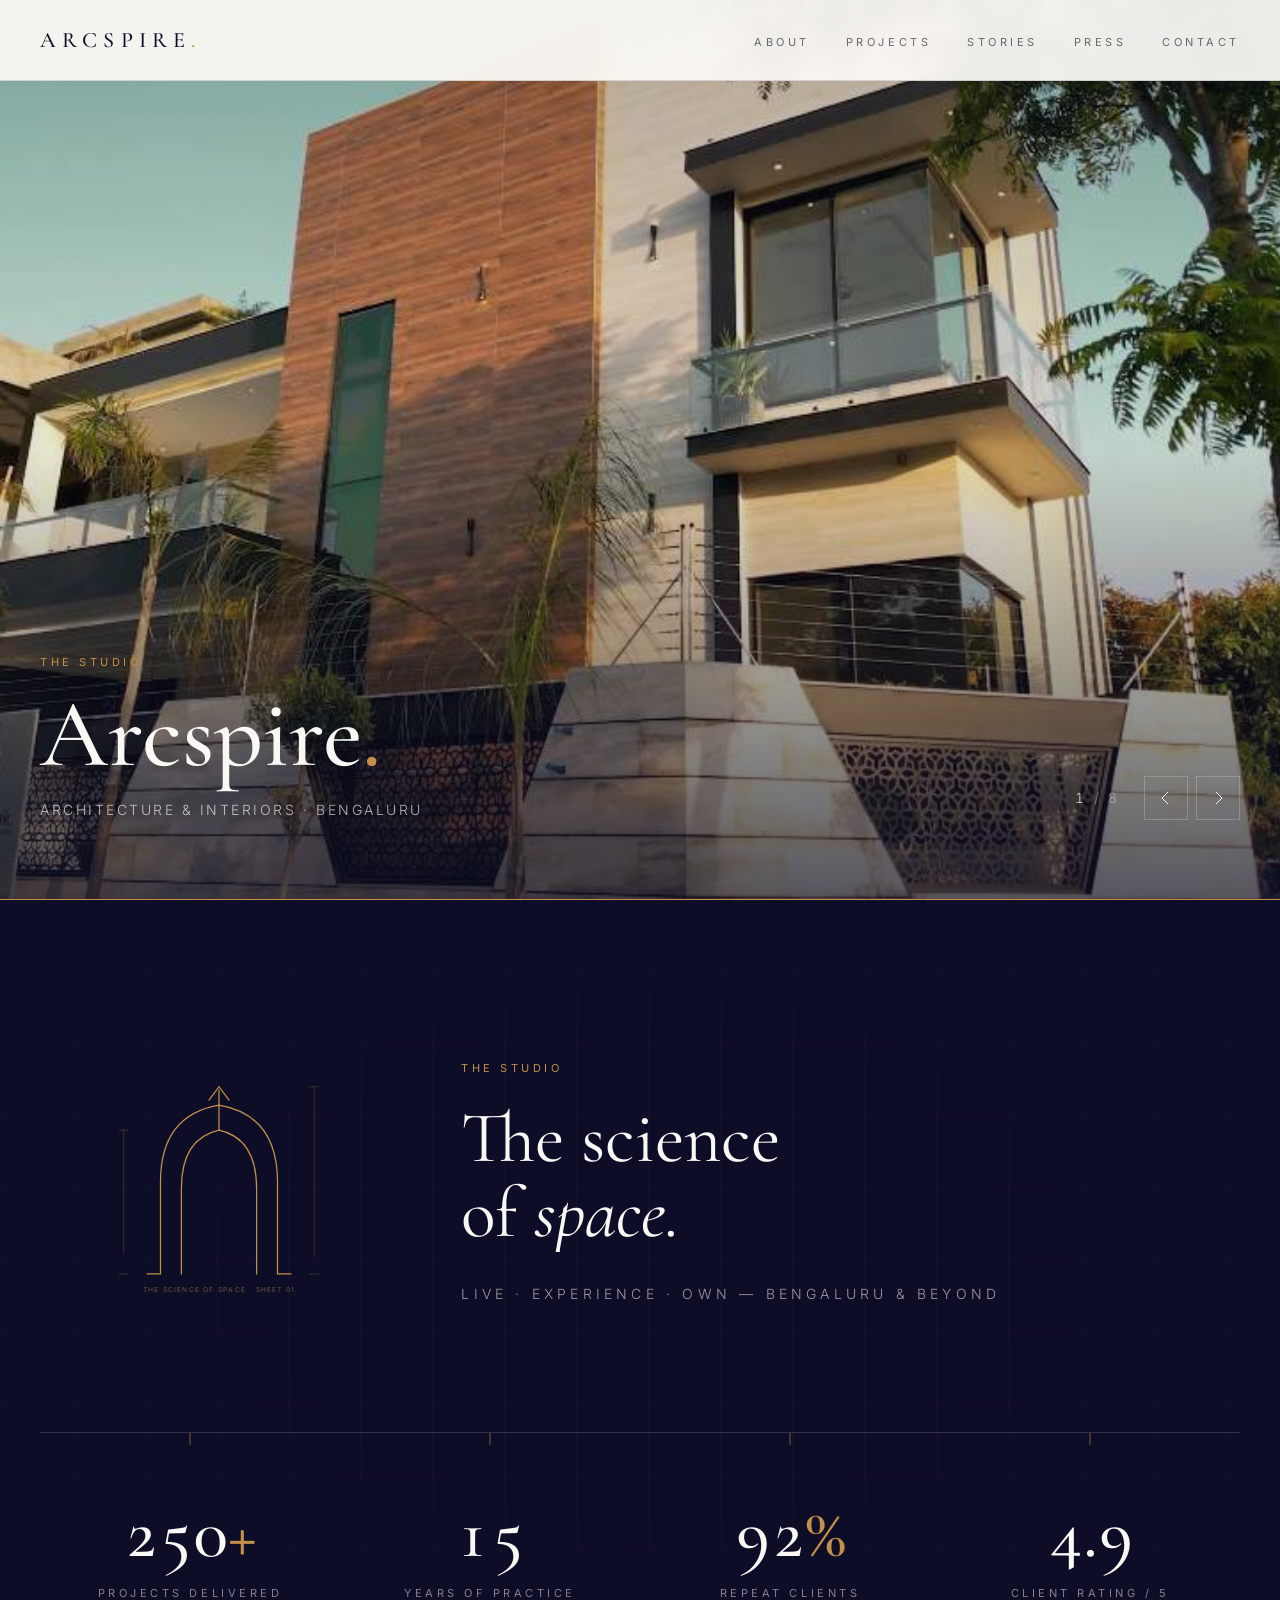
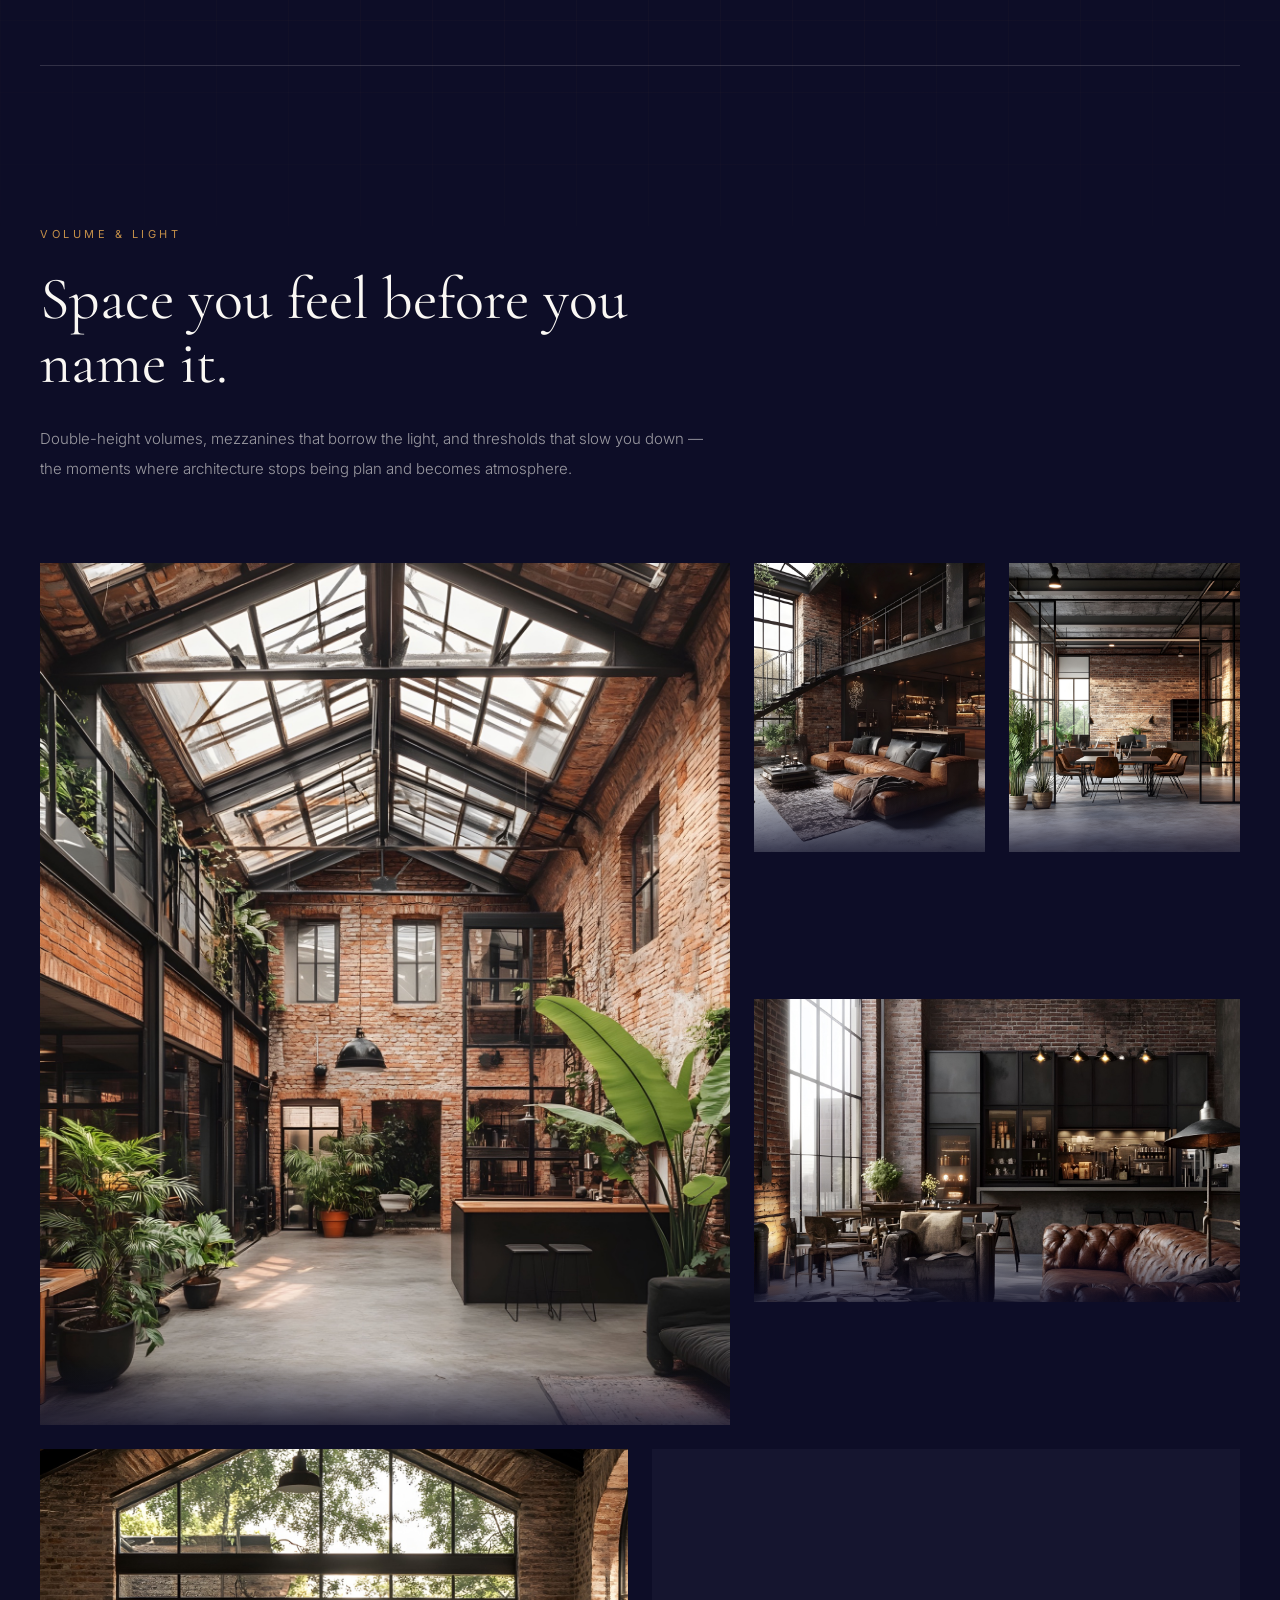
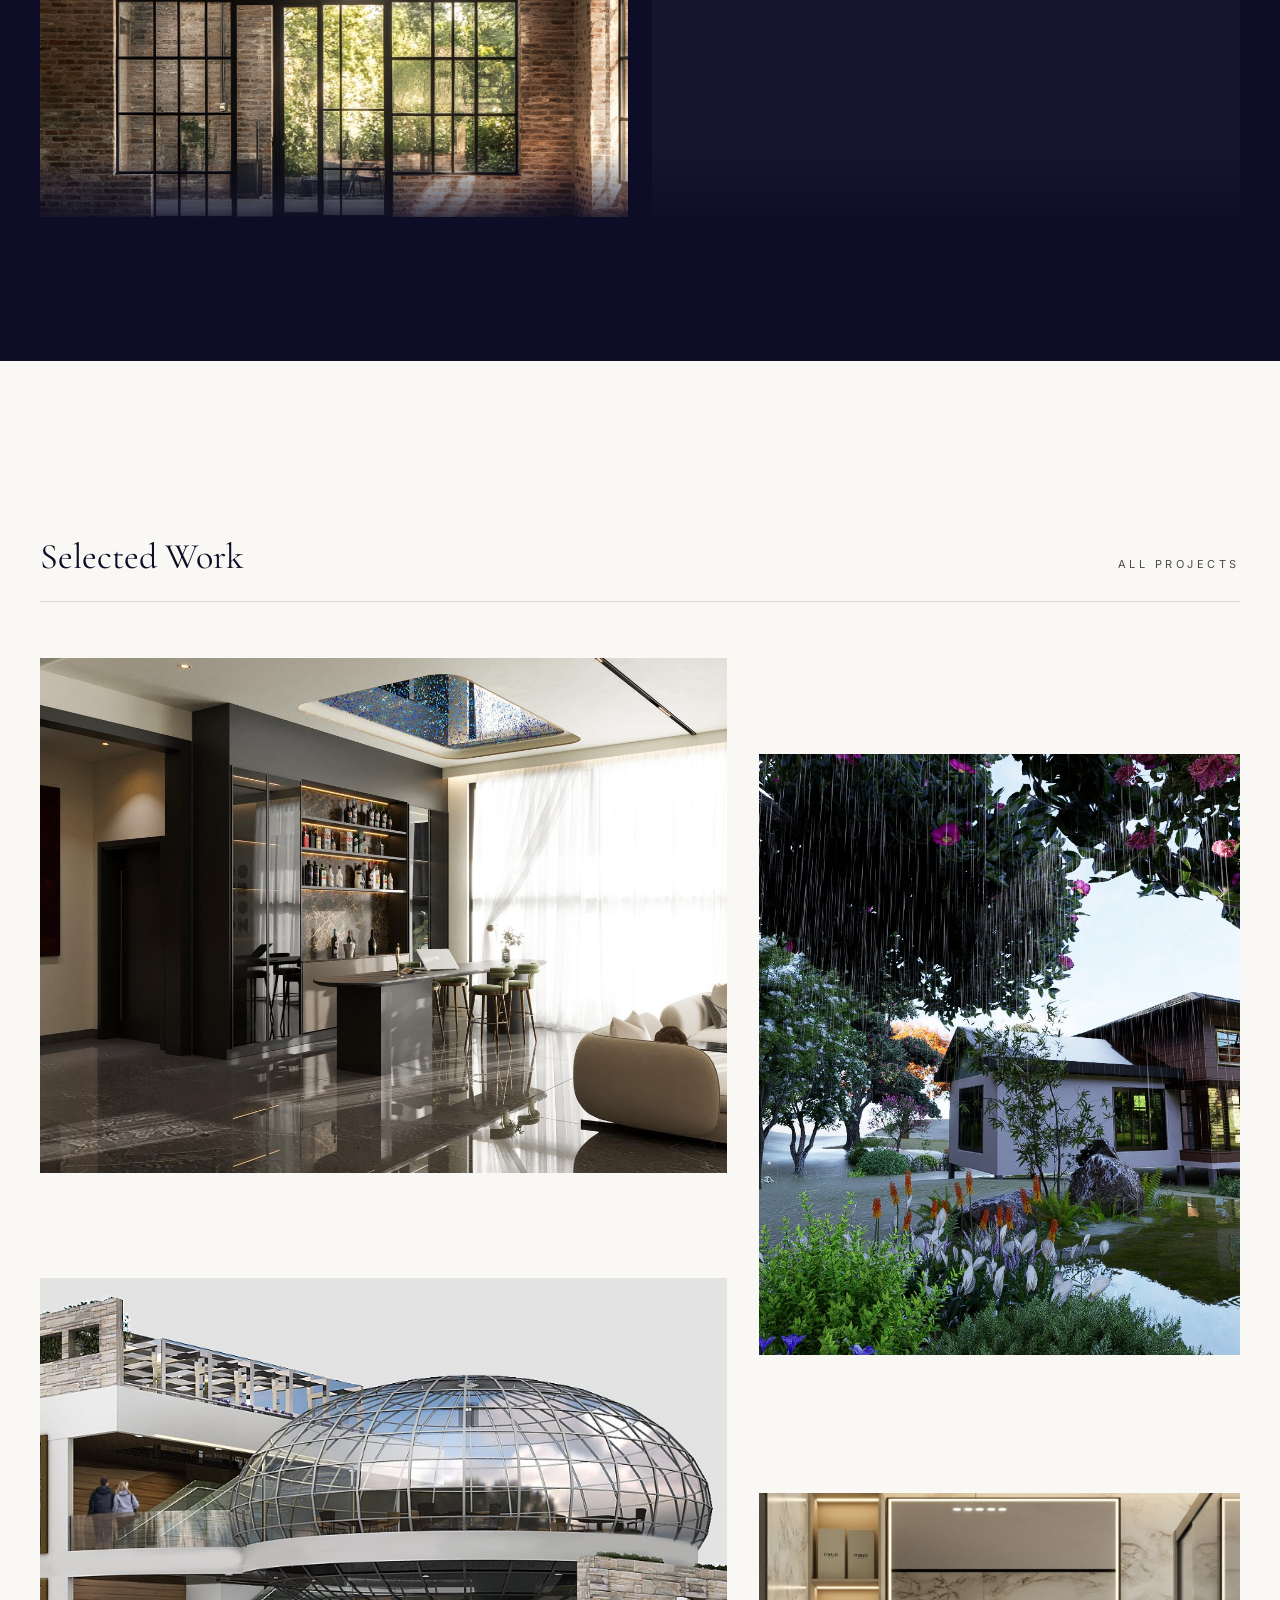
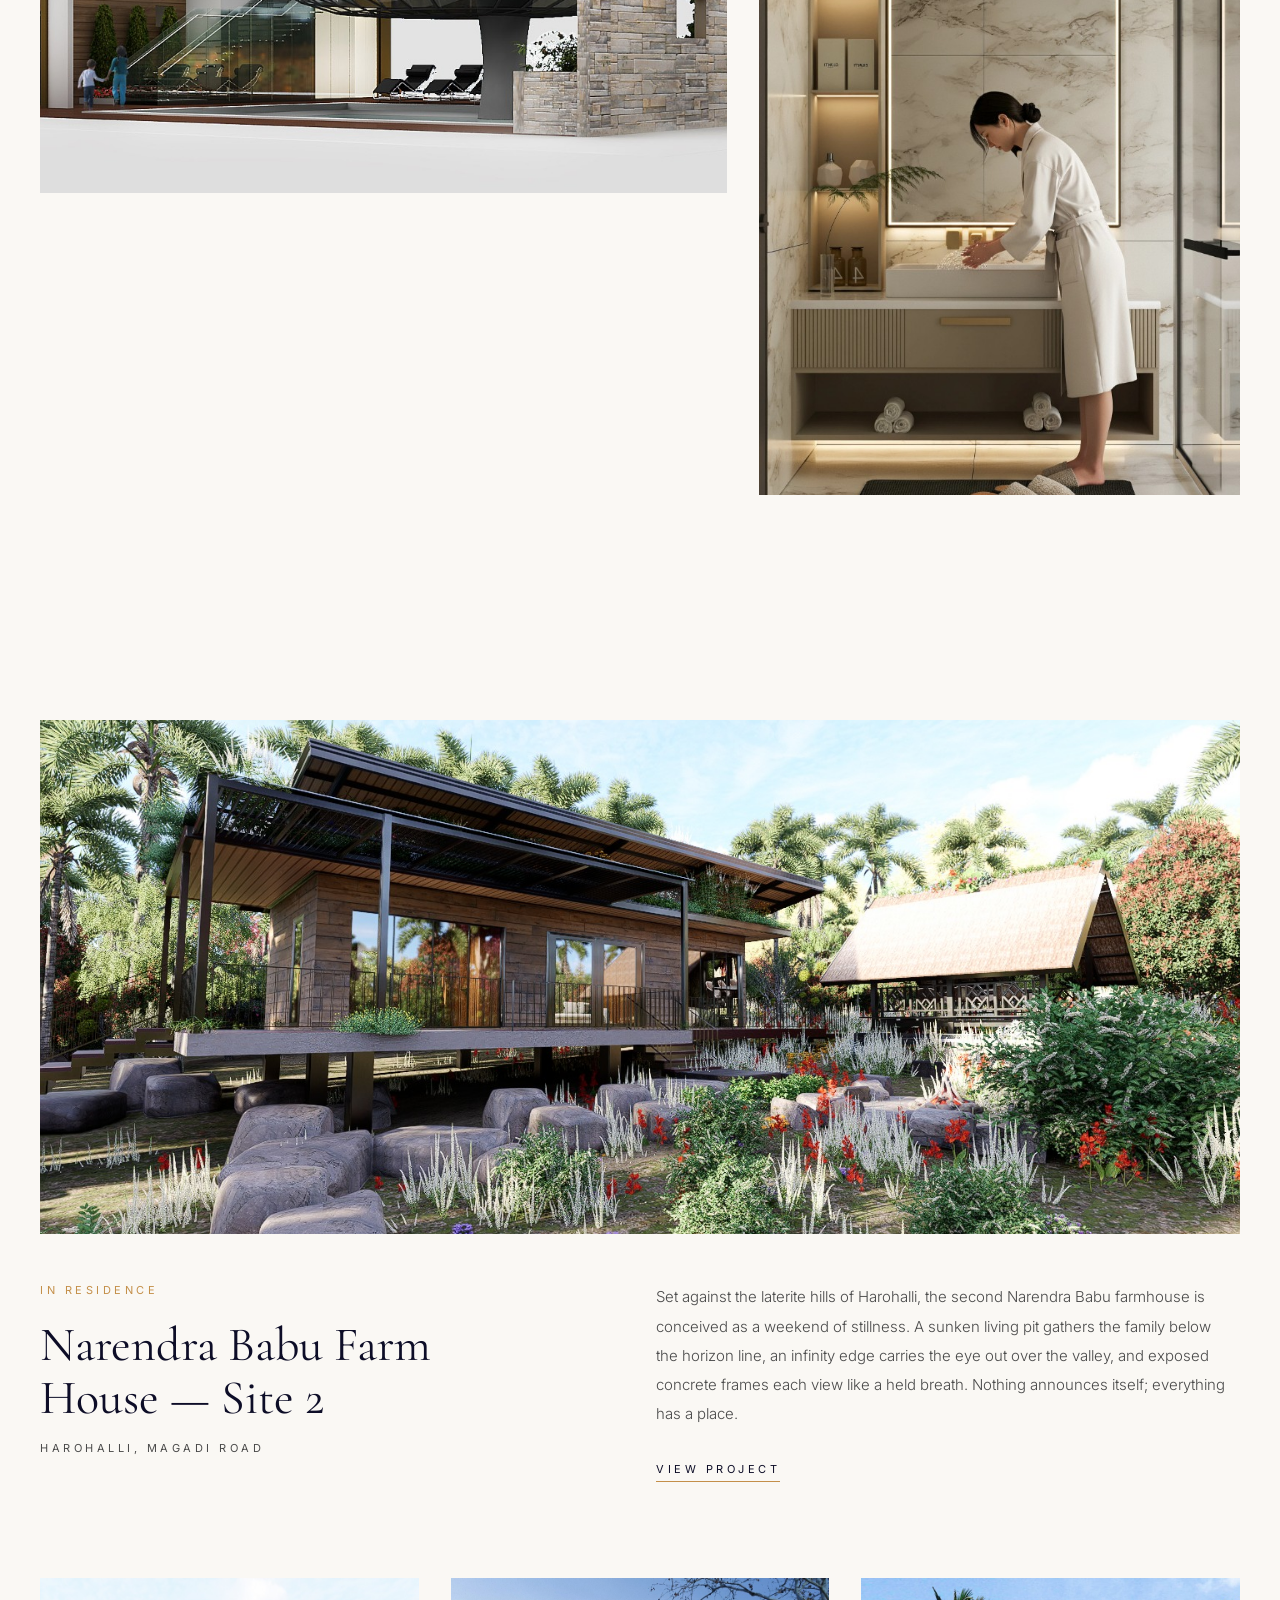
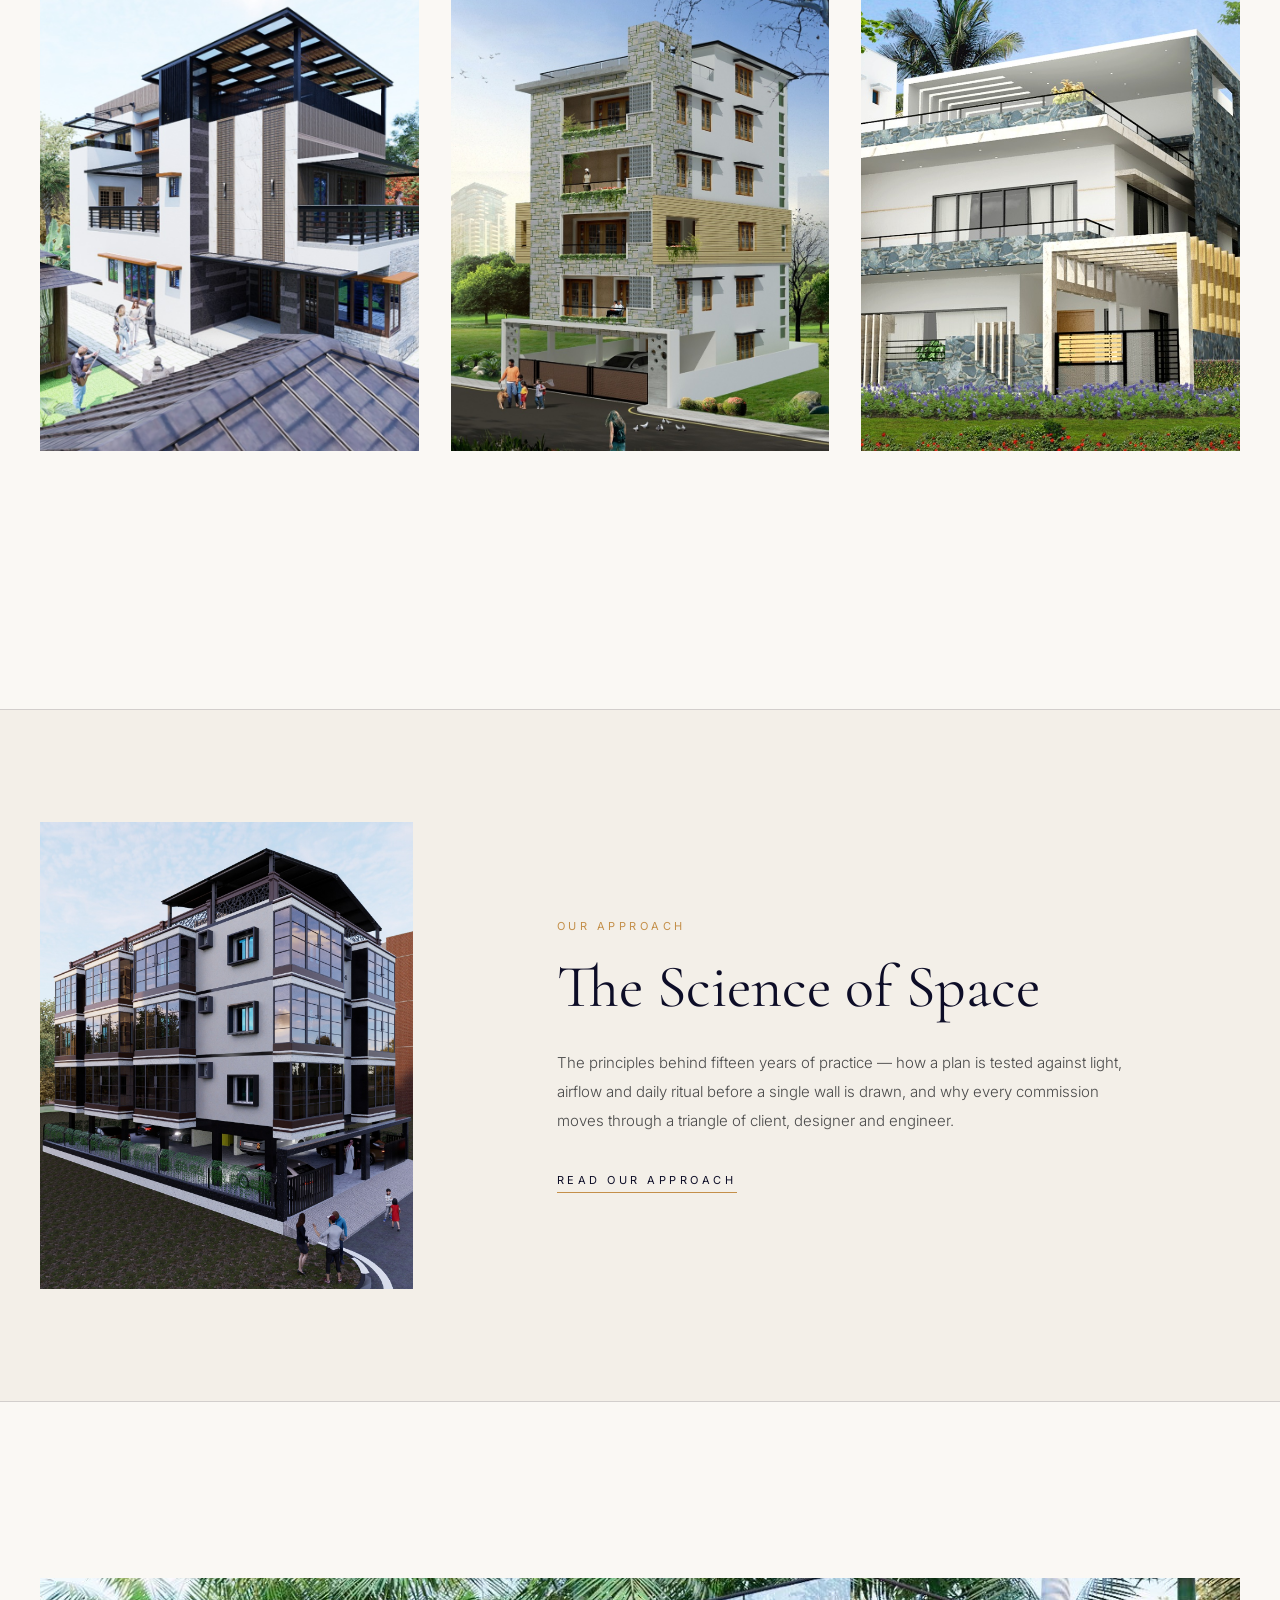
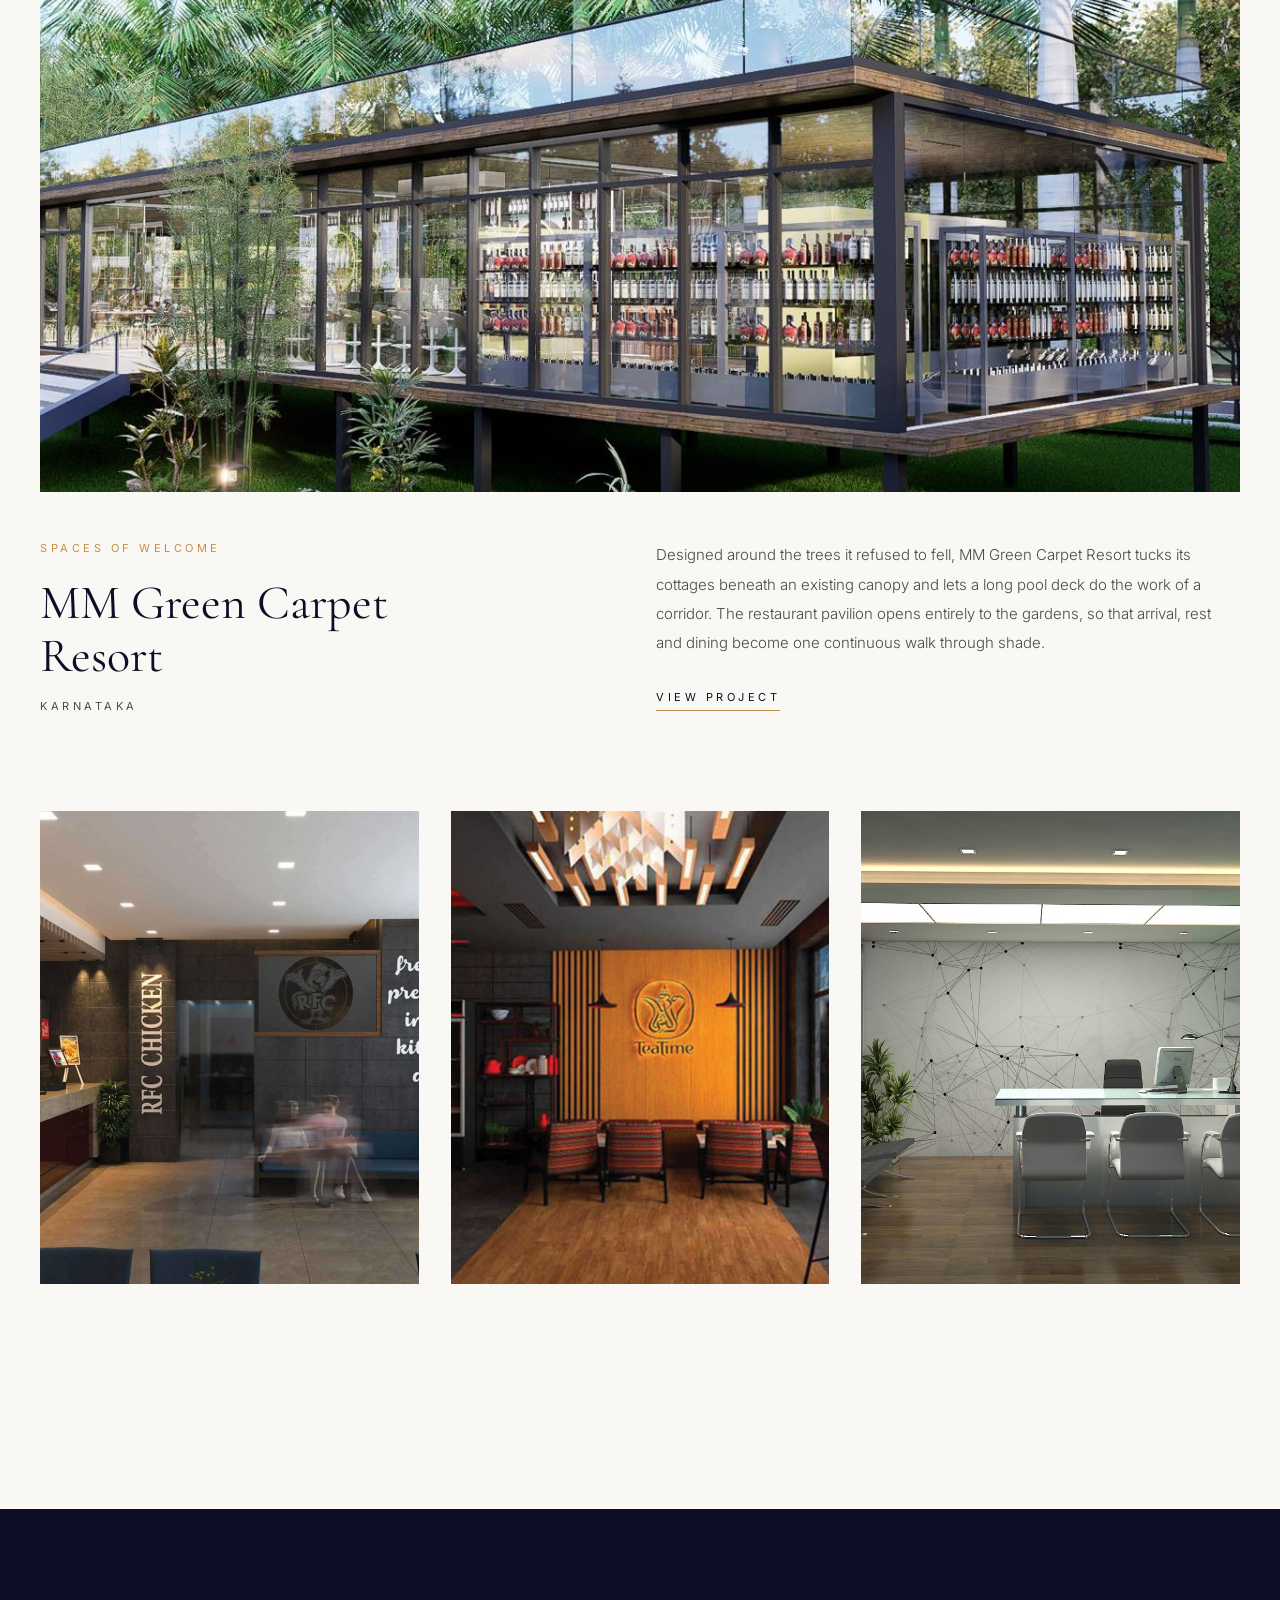
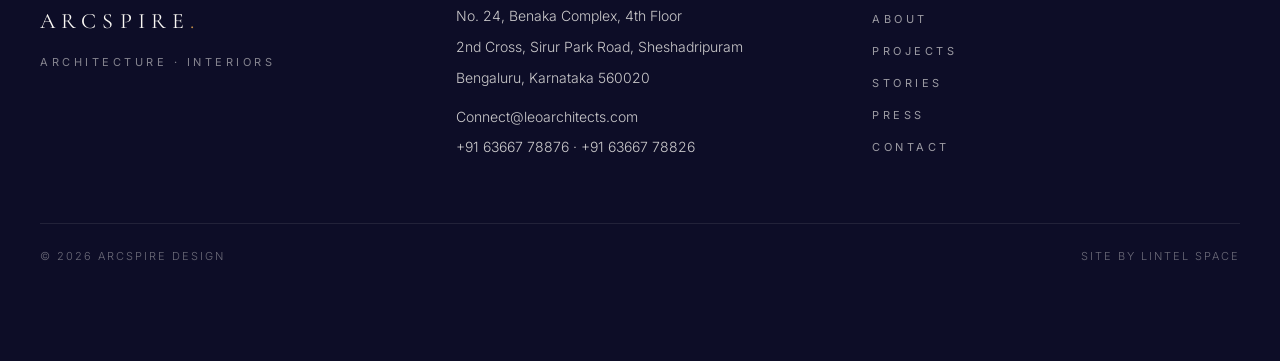
==== commit c164ee13: "Hero video: poster image beneath video (never a frozen/black hero), reveal only on real playback, on" ====
--- a/index.html
+++ b/index.html
@@ -19,8 +19,8 @@
     <link rel="preconnect" href="https://fonts.googleapis.com" />
     <link rel="preconnect" href="https://fonts.gstatic.com" crossorigin />
     <link href="https://fonts.googleapis.com/css2?family=Cormorant+Garamond:ital,wght@0,400;0,500;0,600;1,400&family=Inter:wght@300;400;500&display=swap" rel="stylesheet" />
-    <script type="module" crossorigin src="/assets/index-D5b9ExnY.js"></script>
-    <link rel="stylesheet" crossorigin href="/assets/index-C__p7Kfv.css">
+    <script type="module" crossorigin src="/assets/index-CtY4lkOR.js"></script>
+    <link rel="stylesheet" crossorigin href="/assets/index-DrkyMlf4.css">
   </head>
   <body>
     <div id="root"></div>
--- a/assets/index-DrkyMlf4.css
+++ b/assets/index-DrkyMlf4.css
@@ -0,0 +1 @@
+/*! tailwindcss v4.3.3 | MIT License | https://tailwindcss.com */@layer properties{@supports (((-webkit-hyphens:none)) and (not (margin-trim:inline))) or ((-moz-orient:inline) and (not (color:rgb(from red r g b)))){*,:before,:after,::backdrop{--tw-translate-x:0;--tw-translate-y:0;--tw-translate-z:0;--tw-rotate-x:initial;--tw-rotate-y:initial;--tw-rotate-z:initial;--tw-skew-x:initial;--tw-skew-y:initial;--tw-space-y-reverse:0;--tw-space-x-reverse:0;--tw-border-style:solid;--tw-gradient-position:initial;--tw-gradient-from:#0000;--tw-gradient-via:#0000;--tw-gradient-to:#0000;--tw-gradient-stops:initial;--tw-gradient-via-stops:initial;--tw-gradient-from-position:0%;--tw-gradient-via-position:50%;--tw-gradient-to-position:100%;--tw-leading:initial;--tw-font-weight:initial;--tw-tracking:initial;--tw-ordinal:initial;--tw-slashed-zero:initial;--tw-numeric-figure:initial;--tw-numeric-spacing:initial;--tw-numeric-fraction:initial;--tw-shadow:0 0 #0000;--tw-shadow-color:initial;--tw-shadow-alpha:100%;--tw-inset-shadow:0 0 #0000;--tw-inset-shadow-color:initial;--tw-inset-shadow-alpha:100%;--tw-ring-color:initial;--tw-ring-shadow:0 0 #0000;--tw-inset-ring-color:initial;--tw-inset-ring-shadow:0 0 #0000;--tw-ring-inset:initial;--tw-ring-offset-width:0px;--tw-ring-offset-color:#fff;--tw-ring-offset-shadow:0 0 #0000;--tw-blur:initial;--tw-brightness:initial;--tw-contrast:initial;--tw-grayscale:initial;--tw-hue-rotate:initial;--tw-invert:initial;--tw-opacity:initial;--tw-saturate:initial;--tw-sepia:initial;--tw-drop-shadow:initial;--tw-drop-shadow-color:initial;--tw-drop-shadow-alpha:100%;--tw-drop-shadow-size:initial;--tw-backdrop-blur:initial;--tw-backdrop-brightness:initial;--tw-backdrop-contrast:initial;--tw-backdrop-grayscale:initial;--tw-backdrop-hue-rotate:initial;--tw-backdrop-invert:initial;--tw-backdrop-opacity:initial;--tw-backdrop-saturate:initial;--tw-backdrop-sepia:initial;--tw-duration:initial;--tw-ease:initial}}}@layer theme{:root,:host{--font-sans:"Inter", system-ui, sans-serif;--font-serif:"Cormorant Garamond", Georgia, serif;--font-mono:ui-monospace, SFMono-Regular, Menlo, Monaco, Consolas, "Liberation Mono", "Courier New", monospace;--spacing:.25rem;--container-md:28rem;--container-xl:36rem;--container-2xl:42rem;--container-3xl:48rem;--container-4xl:56rem;--text-sm:.875rem;--text-sm--line-height:calc(1.25 / .875);--text-lg:1.125rem;--text-lg--line-height:calc(1.75 / 1.125);--text-xl:1.25rem;--text-xl--line-height:calc(1.75 / 1.25);--text-2xl:1.5rem;--text-2xl--line-height:calc(2 / 1.5);--text-3xl:1.875rem;--text-3xl--line-height: 1.2 ;--text-4xl:2.25rem;--text-4xl--line-height:calc(2.5 / 2.25);--text-5xl:3rem;--text-5xl--line-height:1;--text-6xl:3.75rem;--text-6xl--line-height:1;--text-7xl:4.5rem;--text-7xl--line-height:1;--text-8xl:6rem;--text-8xl--line-height:1;--font-weight-light:300;--font-weight-normal:400;--font-weight-medium:500;--leading-tight:1.25;--leading-snug:1.375;--leading-relaxed:1.625;--ease-in:cubic-bezier(.4, 0, 1, 1);--ease-out:cubic-bezier(0, 0, .2, 1);--ease-in-out:cubic-bezier(.4, 0, .2, 1);--blur-sm:8px;--default-transition-duration:.15s;--default-transition-timing-function:cubic-bezier(.4, 0, .2, 1);--default-font-family:var(--font-sans);--default-mono-font-family:var(--font-mono);--color-ink:#0d0d27;--color-paper:#faf8f4;--color-gold:#c48f49;--color-grey:#4a4a4a}}@layer base{*,:after,:before,::backdrop{box-sizing:border-box;border:0 solid;margin:0;padding:0}::file-selector-button{box-sizing:border-box;border:0 solid;margin:0;padding:0}html,:host{-webkit-text-size-adjust:100%;-moz-tab-size:4;tab-size:4;line-height:1.5;font-family:var(--default-font-family,-apple-system, BlinkMacSystemFont, "Segoe UI", Roboto, "Helvetica Neue", "Noto Sans", Arial, sans-serif, "Apple Color Emoji", "Segoe UI Emoji", "Segoe UI Symbol", "Noto Color Emoji");font-feature-settings:var(--default-font-feature-settings,normal);font-variation-settings:var(--default-font-variation-settings,normal);-webkit-tap-highlight-color:transparent}hr{height:0;color:inherit;border-top-width:1px}abbr:where([title]){-webkit-text-decoration:underline dotted;text-decoration:underline dotted}h1,h2,h3,h4,h5,h6{font-size:inherit;font-weight:inherit}a{color:inherit;-webkit-text-decoration:inherit;text-decoration:inherit}b,strong{font-weight:bolder}code,kbd,samp,pre{font-family:var(--default-mono-font-family,ui-monospace, SFMono-Regular, Menlo, Monaco, Consolas, "Liberation Mono", "Courier New", monospace);font-feature-settings:var(--default-mono-font-feature-settings,normal);font-variation-settings:var(--default-mono-font-variation-settings,normal);font-size:1em}small{font-size:80%}sub,sup{vertical-align:baseline;font-size:75%;line-height:0;position:relative}sub{bottom:-.25em}sup{top:-.5em}table{text-indent:0;border-color:inherit;border-collapse:collapse}:-moz-focusring:where(:not(iframe)){outline:auto}progress{vertical-align:baseline}summary{display:list-item}ol,ul,menu{list-style:none}img,svg,video,canvas,audio,iframe,embed,object{vertical-align:middle;display:block}img,video{max-width:100%;height:auto}button,input,select,optgroup,textarea{font:inherit;font-feature-settings:inherit;font-variation-settings:inherit;letter-spacing:inherit;color:inherit;opacity:1;background-color:#0000;border-radius:0}::file-selector-button{font:inherit;font-feature-settings:inherit;font-variation-settings:inherit;letter-spacing:inherit;color:inherit;opacity:1;background-color:#0000;border-radius:0}:where(select:is([multiple],[size])) optgroup{font-weight:bolder}:where(select:is([multiple],[size])) optgroup option{padding-inline-start:20px}::file-selector-button{margin-inline-end:4px}::placeholder{opacity:1}@supports (not ((-webkit-appearance:-apple-pay-button))) or (contain-intrinsic-size:1px){::placeholder{color:currentColor}@supports (color:color-mix(in lab,red,red)){::placeholder{color:color-mix(in oklab,currentcolor 50%,transparent)}}}textarea{resize:vertical}::-webkit-search-decoration{-webkit-appearance:none}::-webkit-date-and-time-value{min-height:1lh;text-align:inherit}::-webkit-datetime-edit{display:inline-flex}::-webkit-datetime-edit-fields-wrapper{padding:0}::-webkit-datetime-edit{padding-block:0}::-webkit-datetime-edit-year-field{padding-block:0}::-webkit-datetime-edit-month-field{padding-block:0}::-webkit-datetime-edit-day-field{padding-block:0}::-webkit-datetime-edit-hour-field{padding-block:0}::-webkit-datetime-edit-minute-field{padding-block:0}::-webkit-datetime-edit-second-field{padding-block:0}::-webkit-datetime-edit-millisecond-field{padding-block:0}::-webkit-datetime-edit-meridiem-field{padding-block:0}::-webkit-calendar-picker-indicator{line-height:1}:-moz-ui-invalid{box-shadow:none}button,input:where([type=button],[type=reset],[type=submit]){-webkit-appearance:button;-moz-appearance:button;appearance:button}::file-selector-button{-webkit-appearance:button;-moz-appearance:button;appearance:button}::-webkit-inner-spin-button{height:auto}::-webkit-outer-spin-button{height:auto}[hidden]:where(:not([hidden=until-found])){display:none!important}}@layer components;@layer utilities{.pointer-events-none{pointer-events:none}.visible{visibility:visible}.sr-only{clip-path:inset(50%);white-space:nowrap;border-width:0;width:1px;height:1px;margin:-1px;padding:0;position:absolute;overflow:hidden}.absolute{position:absolute}.fixed{position:fixed}.relative{position:relative}.static{position:static}.inset-0{top:0;right:0;bottom:0;left:0}.inset-x-0{inset-inline:0}.top-0{top:0}.top-1\/2{top:50%}.right-6{right:calc(var(--spacing) * 6)}.-bottom-0\.5{bottom:calc(var(--spacing) * -.5)}.-bottom-\[21px\]{bottom:-21px}.bottom-0{bottom:0}.bottom-16{bottom:calc(var(--spacing) * 16)}.left-0{left:0}.left-1\/2{left:50%}.z-10{z-index:10}.z-20{z-index:20}.z-50{z-index:50}.mx-auto{margin-inline:auto}.\!mt-4{margin-top:calc(var(--spacing) * 4)!important}.mt-2{margin-top:calc(var(--spacing) * 2)}.mt-3{margin-top:calc(var(--spacing) * 3)}.mt-4{margin-top:calc(var(--spacing) * 4)}.mt-5{margin-top:calc(var(--spacing) * 5)}.mt-6{margin-top:calc(var(--spacing) * 6)}.mt-7{margin-top:calc(var(--spacing) * 7)}.mt-8{margin-top:calc(var(--spacing) * 8)}.mt-9{margin-top:calc(var(--spacing) * 9)}.mt-12{margin-top:calc(var(--spacing) * 12)}.mt-14{margin-top:calc(var(--spacing) * 14)}.mt-16{margin-top:calc(var(--spacing) * 16)}.mt-20{margin-top:calc(var(--spacing) * 20)}.mt-24{margin-top:calc(var(--spacing) * 24)}.mb-14{margin-bottom:calc(var(--spacing) * 14)}.block{display:block}.contents{display:contents}.flex{display:flex}.grid{display:grid}.hidden{display:none}.inline-block{display:inline-block}.aspect-\[3\/2\]{aspect-ratio:3/2}.aspect-\[4\/3\]{aspect-ratio:4/3}.aspect-\[4\/5\]{aspect-ratio:4/5}.aspect-\[16\/9\]{aspect-ratio:16/9}.aspect-\[16\/10\]{aspect-ratio:16/10}.h-3{height:calc(var(--spacing) * 3)}.h-11{height:calc(var(--spacing) * 11)}.h-16{height:calc(var(--spacing) * 16)}.h-20{height:calc(var(--spacing) * 20)}.h-\[70svh\]{height:70svh}.h-\[100svh\]{height:100svh}.h-full{height:100%}.h-px{height:1px}.w-0{width:0}.w-11{width:calc(var(--spacing) * 11)}.w-20{width:calc(var(--spacing) * 20)}.w-40{width:calc(var(--spacing) * 40)}.w-full{width:100%}.w-px{width:1px}.max-w-2xl{max-width:var(--container-2xl)}.max-w-3xl{max-width:var(--container-3xl)}.max-w-4xl{max-width:var(--container-4xl)}.max-w-\[1440px\]{max-width:1440px}.max-w-md{max-width:var(--container-md)}.max-w-xl{max-width:var(--container-xl)}.shrink-0{flex-shrink:0}.-translate-x-1\/2{--tw-translate-x: -50% ;translate:var(--tw-translate-x) var(--tw-translate-y)}.-translate-y-1\/2{--tw-translate-y: -50% ;translate:var(--tw-translate-x) var(--tw-translate-y)}.transform{transform:var(--tw-rotate-x,) var(--tw-rotate-y,) var(--tw-rotate-z,) var(--tw-skew-x,) var(--tw-skew-y,)}.resize{resize:both}.resize-none{resize:none}.grid-cols-1{grid-template-columns:repeat(1,minmax(0,1fr))}.grid-cols-2{grid-template-columns:repeat(2,minmax(0,1fr))}.flex-col{flex-direction:column}.flex-wrap{flex-wrap:wrap}.items-baseline{align-items:baseline}.items-center{align-items:center}.justify-between{justify-content:space-between}.justify-center{justify-content:center}.gap-2{gap:calc(var(--spacing) * 2)}.gap-3{gap:calc(var(--spacing) * 3)}.gap-4{gap:calc(var(--spacing) * 4)}.gap-5{gap:calc(var(--spacing) * 5)}.gap-6{gap:calc(var(--spacing) * 6)}.gap-8{gap:calc(var(--spacing) * 8)}.gap-9{gap:calc(var(--spacing) * 9)}.gap-10{gap:calc(var(--spacing) * 10)}.gap-12{gap:calc(var(--spacing) * 12)}.gap-16{gap:calc(var(--spacing) * 16)}:where(.space-y-0>:not(:last-child)){--tw-space-y-reverse:0;margin-block:0}:where(.space-y-2>:not(:last-child)){--tw-space-y-reverse:0;margin-block-start:calc(calc(var(--spacing) * 2) * var(--tw-space-y-reverse));margin-block-end:calc(calc(var(--spacing) * 2) * calc(1 - var(--tw-space-y-reverse)))}:where(.space-y-5>:not(:last-child)){--tw-space-y-reverse:0;margin-block-start:calc(calc(var(--spacing) * 5) * var(--tw-space-y-reverse));margin-block-end:calc(calc(var(--spacing) * 5) * calc(1 - var(--tw-space-y-reverse)))}:where(.space-y-6>:not(:last-child)){--tw-space-y-reverse:0;margin-block-start:calc(calc(var(--spacing) * 6) * var(--tw-space-y-reverse));margin-block-end:calc(calc(var(--spacing) * 6) * calc(1 - var(--tw-space-y-reverse)))}:where(.space-y-10>:not(:last-child)){--tw-space-y-reverse:0;margin-block-start:calc(calc(var(--spacing) * 10) * var(--tw-space-y-reverse));margin-block-end:calc(calc(var(--spacing) * 10) * calc(1 - var(--tw-space-y-reverse)))}.gap-x-8{column-gap:calc(var(--spacing) * 8)}:where(.space-x-4>:not(:last-child)){--tw-space-x-reverse:0;margin-inline-start:calc(calc(var(--spacing) * 4) * var(--tw-space-x-reverse));margin-inline-end:calc(calc(var(--spacing) * 4) * calc(1 - var(--tw-space-x-reverse)))}.gap-y-3{row-gap:calc(var(--spacing) * 3)}.gap-y-14{row-gap:calc(var(--spacing) * 14)}.gap-y-16{row-gap:calc(var(--spacing) * 16)}.overflow-hidden{overflow:hidden}.overflow-visible{overflow:visible}.rounded-full{border-radius:3.40282e38px}.border{border-style:var(--tw-border-style);border-width:1px}.border-y{border-block-style:var(--tw-border-style);border-block-width:1px}.border-t{border-top-style:var(--tw-border-style);border-top-width:1px}.border-r{border-right-style:var(--tw-border-style);border-right-width:1px}.border-b{border-bottom-style:var(--tw-border-style);border-bottom-width:1px}.border-gold{border-color:var(--color-gold)}.border-paper\/15{border-color:#faf8f426}@supports (color:color-mix(in lab,red,red)){.border-paper\/15{border-color:color-mix(in oklab,var(--color-paper) 15%,transparent)}}.border-paper\/70{border-color:#faf8f4b3}@supports (color:color-mix(in lab,red,red)){.border-paper\/70{border-color:color-mix(in oklab,var(--color-paper) 70%,transparent)}}.bg-\[\#15152F\]{background-color:#15152f}.bg-\[\#EAE4DB\]{background-color:#eae4db}.bg-\[\#F3EFE8\]{background-color:#f3efe8}.bg-gold{background-color:var(--color-gold)}.bg-gold\/60{background-color:#c48f4999}@supports (color:color-mix(in lab,red,red)){.bg-gold\/60{background-color:color-mix(in oklab,var(--color-gold) 60%,transparent)}}.bg-ink{background-color:var(--color-ink)}.bg-ink\/30{background-color:#0d0d274d}@supports (color:color-mix(in lab,red,red)){.bg-ink\/30{background-color:color-mix(in oklab,var(--color-ink) 30%,transparent)}}.bg-paper{background-color:var(--color-paper)}.bg-paper\/20{background-color:#faf8f433}@supports (color:color-mix(in lab,red,red)){.bg-paper\/20{background-color:color-mix(in oklab,var(--color-paper) 20%,transparent)}}.bg-paper\/95{background-color:#faf8f4f2}@supports (color:color-mix(in lab,red,red)){.bg-paper\/95{background-color:color-mix(in oklab,var(--color-paper) 95%,transparent)}}.bg-transparent{background-color:#0000}.bg-gradient-to-t{--tw-gradient-position:to top in oklab;background-image:linear-gradient(var(--tw-gradient-stops))}.from-ink\/70{--tw-gradient-from:#0d0d27b3}@supports (color:color-mix(in lab,red,red)){.from-ink\/70{--tw-gradient-from:color-mix(in oklab, var(--color-ink) 70%, transparent)}}.from-ink\/70{--tw-gradient-stops:var(--tw-gradient-via-stops,var(--tw-gradient-position), var(--tw-gradient-from) var(--tw-gradient-from-position), var(--tw-gradient-to) var(--tw-gradient-to-position))}.from-ink\/80{--tw-gradient-from:#0d0d27cc}@supports (color:color-mix(in lab,red,red)){.from-ink\/80{--tw-gradient-from:color-mix(in oklab, var(--color-ink) 80%, transparent)}}.from-ink\/80{--tw-gradient-stops:var(--tw-gradient-via-stops,var(--tw-gradient-position), var(--tw-gradient-from) var(--tw-gradient-from-position), var(--tw-gradient-to) var(--tw-gradient-to-position))}.via-ink\/10{--tw-gradient-via:#0d0d271a}@supports (color:color-mix(in lab,red,red)){.via-ink\/10{--tw-gradient-via:color-mix(in oklab, var(--color-ink) 10%, transparent)}}.via-ink\/10{--tw-gradient-via-stops:var(--tw-gradient-position), var(--tw-gradient-from) var(--tw-gradient-from-position), var(--tw-gradient-via) var(--tw-gradient-via-position), var(--tw-gradient-to) var(--tw-gradient-to-position);--tw-gradient-stops:var(--tw-gradient-via-stops)}.to-ink\/30{--tw-gradient-to:#0d0d274d}@supports (color:color-mix(in lab,red,red)){.to-ink\/30{--tw-gradient-to:color-mix(in oklab, var(--color-ink) 30%, transparent)}}.to-ink\/30{--tw-gradient-stops:var(--tw-gradient-via-stops,var(--tw-gradient-position), var(--tw-gradient-from) var(--tw-gradient-from-position), var(--tw-gradient-to) var(--tw-gradient-to-position))}.to-transparent{--tw-gradient-to:transparent;--tw-gradient-stops:var(--tw-gradient-via-stops,var(--tw-gradient-position), var(--tw-gradient-from) var(--tw-gradient-from-position), var(--tw-gradient-to) var(--tw-gradient-to-position))}.object-cover{object-fit:cover}.p-5{padding:calc(var(--spacing) * 5)}.p-6{padding:calc(var(--spacing) * 6)}.px-2{padding-inline:calc(var(--spacing) * 2)}.px-6{padding-inline:calc(var(--spacing) * 6)}.px-10{padding-inline:calc(var(--spacing) * 10)}.py-4{padding-block:calc(var(--spacing) * 4)}.py-6{padding-block:calc(var(--spacing) * 6)}.py-10{padding-block:calc(var(--spacing) * 10)}.py-12{padding-block:calc(var(--spacing) * 12)}.py-14{padding-block:calc(var(--spacing) * 14)}.py-16{padding-block:calc(var(--spacing) * 16)}.py-20{padding-block:calc(var(--spacing) * 20)}.py-28{padding-block:calc(var(--spacing) * 28)}.pt-2{padding-top:calc(var(--spacing) * 2)}.pt-6{padding-top:calc(var(--spacing) * 6)}.pt-8{padding-top:calc(var(--spacing) * 8)}.pt-28{padding-top:calc(var(--spacing) * 28)}.pt-32{padding-top:calc(var(--spacing) * 32)}.pr-6{padding-right:calc(var(--spacing) * 6)}.pb-1{padding-bottom:var(--spacing)}.pb-3{padding-bottom:calc(var(--spacing) * 3)}.pb-5{padding-bottom:calc(var(--spacing) * 5)}.pb-6{padding-bottom:calc(var(--spacing) * 6)}.pb-16{padding-bottom:calc(var(--spacing) * 16)}.pb-24{padding-bottom:calc(var(--spacing) * 24)}.pb-28{padding-bottom:calc(var(--spacing) * 28)}.pl-6{padding-left:calc(var(--spacing) * 6)}.text-center{text-align:center}.text-right{text-align:right}.font-serif{font-family:var(--font-serif)}.text-2xl{font-size:var(--text-2xl);line-height:var(--tw-leading,var(--text-2xl--line-height))}.text-3xl{font-size:var(--text-3xl);line-height:var(--tw-leading,var(--text-3xl--line-height))}.text-4xl{font-size:var(--text-4xl);line-height:var(--tw-leading,var(--text-4xl--line-height))}.text-5xl{font-size:var(--text-5xl);line-height:var(--tw-leading,var(--text-5xl--line-height))}.text-6xl{font-size:var(--text-6xl);line-height:var(--tw-leading,var(--text-6xl--line-height))}.text-lg{font-size:var(--text-lg);line-height:var(--tw-leading,var(--text-lg--line-height))}.text-sm{font-size:var(--text-sm);line-height:var(--tw-leading,var(--text-sm--line-height))}.text-xl{font-size:var(--text-xl);line-height:var(--tw-leading,var(--text-xl--line-height))}.text-\[11px\]{font-size:11px}.text-\[12px\]{font-size:12px}.text-\[13px\]{font-size:13px}.text-\[14px\]{font-size:14px}.text-\[15px\]{font-size:15px}.text-\[22px\]{font-size:22px}.leading-\[1\.1\]{--tw-leading:1.1;line-height:1.1}.leading-\[1\.02\]{--tw-leading:1.02;line-height:1.02}.leading-\[1\.05\]{--tw-leading:1.05;line-height:1.05}.leading-\[1\.08\]{--tw-leading:1.08;line-height:1.08}.leading-\[1\.9\]{--tw-leading:1.9;line-height:1.9}.leading-\[1\.15\]{--tw-leading:1.15;line-height:1.15}.leading-\[1\.85\]{--tw-leading:1.85;line-height:1.85}.leading-\[1\.95\]{--tw-leading:1.95;line-height:1.95}.leading-relaxed{--tw-leading:var(--leading-relaxed);line-height:var(--leading-relaxed)}.leading-snug{--tw-leading:var(--leading-snug);line-height:var(--leading-snug)}.leading-tight{--tw-leading:var(--leading-tight);line-height:var(--leading-tight)}.font-light{--tw-font-weight:var(--font-weight-light);font-weight:var(--font-weight-light)}.font-medium{--tw-font-weight:var(--font-weight-medium);font-weight:var(--font-weight-medium)}.tracking-\[0\.2em\]{--tw-tracking:.2em;letter-spacing:.2em}.tracking-\[0\.3em\]{--tw-tracking:.3em;letter-spacing:.3em}.tracking-\[0\.08em\]{--tw-tracking:.08em;letter-spacing:.08em}.tracking-\[0\.18em\]{--tw-tracking:.18em;letter-spacing:.18em}.tracking-\[0\.28em\]{--tw-tracking:.28em;letter-spacing:.28em}.text-gold{color:var(--color-gold)}.text-gold\/70{color:#c48f49b3}@supports (color:color-mix(in lab,red,red)){.text-gold\/70{color:color-mix(in oklab,var(--color-gold) 70%,transparent)}}.text-grey{color:var(--color-grey)}.text-ink{color:var(--color-ink)}.text-paper{color:var(--color-paper)}.text-paper\/0{color:#0000}@supports (color:color-mix(in lab,red,red)){.text-paper\/0{color:color-mix(in oklab,var(--color-paper) 0%,transparent)}}.text-paper\/50{color:#faf8f480}@supports (color:color-mix(in lab,red,red)){.text-paper\/50{color:color-mix(in oklab,var(--color-paper) 50%,transparent)}}.text-paper\/60{color:#faf8f499}@supports (color:color-mix(in lab,red,red)){.text-paper\/60{color:color-mix(in oklab,var(--color-paper) 60%,transparent)}}.uppercase{text-transform:uppercase}.italic{font-style:italic}.tabular-nums{--tw-numeric-spacing:tabular-nums;font-variant-numeric:var(--tw-ordinal,) var(--tw-slashed-zero,) var(--tw-numeric-figure,) var(--tw-numeric-spacing,) var(--tw-numeric-fraction,)}.underline{text-decoration-line:underline}.decoration-gold{-webkit-text-decoration-color:var(--color-gold);text-decoration-color:var(--color-gold)}.decoration-1{text-decoration-thickness:1px}.underline-offset-4{text-underline-offset:4px}.opacity-0{opacity:0}.opacity-40{opacity:.4}.opacity-50{opacity:.5}.opacity-60{opacity:.6}.opacity-70{opacity:.7}.opacity-80{opacity:.8}.opacity-100{opacity:1}.shadow{--tw-shadow:0 1px 3px 0 var(--tw-shadow-color,#0000001a), 0 1px 2px -1px var(--tw-shadow-color,#0000001a);box-shadow:var(--tw-inset-shadow),var(--tw-inset-ring-shadow),var(--tw-ring-offset-shadow),var(--tw-ring-shadow),var(--tw-shadow)}.blur{--tw-blur:blur(8px);filter:var(--tw-blur,) var(--tw-brightness,) var(--tw-contrast,) var(--tw-grayscale,) var(--tw-hue-rotate,) var(--tw-invert,) var(--tw-saturate,) var(--tw-sepia,) var(--tw-drop-shadow,)}.drop-shadow{--tw-drop-shadow-size:drop-shadow(0 1px 2px var(--tw-drop-shadow-color,#0000001a)) drop-shadow(0 1px 1px var(--tw-drop-shadow-color,#0000000f));--tw-drop-shadow:drop-shadow(0 1px 2px #0000001a) drop-shadow(0 1px 1px #0000000f);filter:var(--tw-blur,) var(--tw-brightness,) var(--tw-contrast,) var(--tw-grayscale,) var(--tw-hue-rotate,) var(--tw-invert,) var(--tw-saturate,) var(--tw-sepia,) var(--tw-drop-shadow,)}.filter{filter:var(--tw-blur,) var(--tw-brightness,) var(--tw-contrast,) var(--tw-grayscale,) var(--tw-hue-rotate,) var(--tw-invert,) var(--tw-saturate,) var(--tw-sepia,) var(--tw-drop-shadow,)}.backdrop-blur-sm{--tw-backdrop-blur:blur(var(--blur-sm));-webkit-backdrop-filter:var(--tw-backdrop-blur,) var(--tw-backdrop-brightness,) var(--tw-backdrop-contrast,) var(--tw-backdrop-grayscale,) var(--tw-backdrop-hue-rotate,) var(--tw-backdrop-invert,) var(--tw-backdrop-opacity,) var(--tw-backdrop-saturate,) var(--tw-backdrop-sepia,);backdrop-filter:var(--tw-backdrop-blur,) var(--tw-backdrop-brightness,) var(--tw-backdrop-contrast,) var(--tw-backdrop-grayscale,) var(--tw-backdrop-hue-rotate,) var(--tw-backdrop-invert,) var(--tw-backdrop-opacity,) var(--tw-backdrop-saturate,) var(--tw-backdrop-sepia,)}.transition{transition-property:color,background-color,border-color,outline-color,text-decoration-color,fill,stroke,--tw-gradient-from,--tw-gradient-via,--tw-gradient-to,opacity,box-shadow,transform,translate,scale,rotate,filter,-webkit-backdrop-filter,backdrop-filter,display,content-visibility,overlay,pointer-events;transition-timing-function:var(--tw-ease,var(--default-transition-timing-function));transition-duration:var(--tw-duration,var(--default-transition-duration))}.transition\!{transition-property:color,background-color,border-color,outline-color,text-decoration-color,fill,stroke,--tw-gradient-from,--tw-gradient-via,--tw-gradient-to,opacity,box-shadow,transform,translate,scale,rotate,filter,-webkit-backdrop-filter,backdrop-filter,display,content-visibility,overlay,pointer-events!important;transition-timing-function:var(--tw-ease,var(--default-transition-timing-function))!important;transition-duration:var(--tw-duration,var(--default-transition-duration))!important}.transition-all{transition-property:all;transition-timing-function:var(--tw-ease,var(--default-transition-timing-function));transition-duration:var(--tw-duration,var(--default-transition-duration))}.transition-colors{transition-property:color,background-color,border-color,outline-color,text-decoration-color,fill,stroke,--tw-gradient-from,--tw-gradient-via,--tw-gradient-to;transition-timing-function:var(--tw-ease,var(--default-transition-timing-function));transition-duration:var(--tw-duration,var(--default-transition-duration))}.transition-opacity{transition-property:opacity;transition-timing-function:var(--tw-ease,var(--default-transition-timing-function));transition-duration:var(--tw-duration,var(--default-transition-duration))}.duration-300{--tw-duration:.3s;transition-duration:.3s}.duration-500{--tw-duration:.5s;transition-duration:.5s}.duration-700{--tw-duration:.7s;transition-duration:.7s}.duration-\[900ms\]{--tw-duration:.9s;transition-duration:.9s}.duration-\[1200ms\]{--tw-duration:1.2s;transition-duration:1.2s}.ease-in{--tw-ease:var(--ease-in);transition-timing-function:var(--ease-in)}.ease-in-out{--tw-ease:var(--ease-in-out);transition-timing-function:var(--ease-in-out)}.ease-out{--tw-ease:var(--ease-out);transition-timing-function:var(--ease-out)}.outline-none{--tw-outline-style:none;outline-style:none}@media (hover:hover){.group-hover\:text-gold:is(:where(.group):hover *){color:var(--color-gold)}.group-hover\:text-paper:is(:where(.group):hover *){color:var(--color-paper)}}.last\:border-0:last-child{border-style:var(--tw-border-style);border-width:0}.last\:border-b:last-child{border-bottom-style:var(--tw-border-style);border-bottom-width:1px}@media (hover:hover){.hover\:border-gold:hover{border-color:var(--color-gold)}.hover\:text-gold:hover{color:var(--color-gold)}.hover\:text-ink:hover{color:var(--color-ink)}.hover\:opacity-80:hover{opacity:.8}.hover\:opacity-100:hover{opacity:1}}.focus\:not-sr-only:focus{clip-path:none;white-space:normal;width:auto;height:auto;margin:0;padding:0;position:static;overflow:visible}.focus\:absolute:focus{position:absolute}.focus\:top-4:focus{top:calc(var(--spacing) * 4)}.focus\:left-4:focus{left:calc(var(--spacing) * 4)}.focus\:z-\[100\]:focus{z-index:100}.focus\:border-gold:focus{border-color:var(--color-gold)}.focus\:bg-ink:focus{background-color:var(--color-ink)}.focus\:px-4:focus{padding-inline:calc(var(--spacing) * 4)}.focus\:py-2:focus{padding-block:calc(var(--spacing) * 2)}.focus\:text-paper:focus{color:var(--color-paper)}@media (min-width:40rem){.sm\:grid-cols-2{grid-template-columns:repeat(2,minmax(0,1fr))}}@media (min-width:48rem){.md\:right-10{right:calc(var(--spacing) * 10)}.md\:bottom-20{bottom:calc(var(--spacing) * 20)}.md\:col-span-2{grid-column:span 2/span 2}.md\:col-span-4{grid-column:span 4/span 4}.md\:col-span-5{grid-column:span 5/span 5}.md\:col-span-6{grid-column:span 6/span 6}.md\:col-span-7{grid-column:span 7/span 7}.md\:col-span-8{grid-column:span 8/span 8}.md\:col-start-6{grid-column-start:6}.md\:col-start-7{grid-column-start:7}.md\:col-start-8{grid-column-start:8}.md\:col-start-9{grid-column-start:9}.md\:mt-6{margin-top:calc(var(--spacing) * 6)}.md\:mt-24{margin-top:calc(var(--spacing) * 24)}.md\:mt-32{margin-top:calc(var(--spacing) * 32)}.md\:mb-20{margin-bottom:calc(var(--spacing) * 20)}.md\:block{display:block}.md\:flex{display:flex}.md\:hidden{display:none}.md\:aspect-\[4\/5\]{aspect-ratio:4/5}.md\:aspect-\[21\/9\]{aspect-ratio:21/9}.md\:h-20{height:calc(var(--spacing) * 20)}.md\:h-\[88svh\]{height:88svh}.md\:h-full{height:100%}.md\:w-56{width:calc(var(--spacing) * 56)}.md\:grid-cols-2{grid-template-columns:repeat(2,minmax(0,1fr))}.md\:grid-cols-3{grid-template-columns:repeat(3,minmax(0,1fr))}.md\:grid-cols-4{grid-template-columns:repeat(4,minmax(0,1fr))}.md\:grid-cols-12{grid-template-columns:repeat(12,minmax(0,1fr))}.md\:flex-col{flex-direction:column}.md\:flex-row{flex-direction:row}.md\:items-baseline{align-items:baseline}.md\:items-center{align-items:center}.md\:justify-between{justify-content:space-between}.md\:gap-6{gap:calc(var(--spacing) * 6)}.md\:gap-8{gap:calc(var(--spacing) * 8)}.md\:gap-10{gap:calc(var(--spacing) * 10)}:where(.md\:space-y-10>:not(:last-child)){--tw-space-y-reverse:0;margin-block-start:calc(calc(var(--spacing) * 10) * var(--tw-space-y-reverse));margin-block-end:calc(calc(var(--spacing) * 10) * calc(1 - var(--tw-space-y-reverse)))}.md\:gap-x-8{column-gap:calc(var(--spacing) * 8)}.md\:gap-y-14{row-gap:calc(var(--spacing) * 14)}.md\:p-6{padding:calc(var(--spacing) * 6)}.md\:p-7{padding:calc(var(--spacing) * 7)}.md\:px-10{padding-inline:calc(var(--spacing) * 10)}.md\:py-16{padding-block:calc(var(--spacing) * 16)}.md\:py-24{padding-block:calc(var(--spacing) * 24)}.md\:py-28{padding-block:calc(var(--spacing) * 28)}.md\:py-40{padding-block:calc(var(--spacing) * 40)}.md\:pt-44{padding-top:calc(var(--spacing) * 44)}.md\:pb-20{padding-bottom:calc(var(--spacing) * 20)}.md\:pb-36{padding-bottom:calc(var(--spacing) * 36)}.md\:pb-44{padding-bottom:calc(var(--spacing) * 44)}.md\:text-left{text-align:left}.md\:text-2xl{font-size:var(--text-2xl);line-height:var(--tw-leading,var(--text-2xl--line-height))}.md\:text-3xl{font-size:var(--text-3xl);line-height:var(--tw-leading,var(--text-3xl--line-height))}.md\:text-4xl{font-size:var(--text-4xl);line-height:var(--tw-leading,var(--text-4xl--line-height))}.md\:text-5xl{font-size:var(--text-5xl);line-height:var(--tw-leading,var(--text-5xl--line-height))}.md\:text-6xl{font-size:var(--text-6xl);line-height:var(--tw-leading,var(--text-6xl--line-height))}.md\:text-7xl{font-size:var(--text-7xl);line-height:var(--tw-leading,var(--text-7xl--line-height))}.md\:opacity-0{opacity:0}.md\:transition-opacity{transition-property:opacity;transition-timing-function:var(--tw-ease,var(--default-transition-timing-function));transition-duration:var(--tw-duration,var(--default-transition-duration))}.md\:duration-500{--tw-duration:.5s;transition-duration:.5s}.md\:group-focus-within\:opacity-100:is(:where(.group):focus-within *){opacity:1}@media (hover:hover){.md\:group-hover\:opacity-100:is(:where(.group):hover *){opacity:1}}}@media (min-width:64rem){.lg\:grid-cols-3{grid-template-columns:repeat(3,minmax(0,1fr))}.lg\:grid-cols-4{grid-template-columns:repeat(4,minmax(0,1fr))}.lg\:text-8xl{font-size:var(--text-8xl);line-height:var(--tw-leading,var(--text-8xl--line-height))}}}html{scroll-behavior:smooth}@media (prefers-reduced-motion:reduce){html{scroll-behavior:auto}}body{background-color:var(--color-paper);font-family:var(--font-sans);color:var(--color-ink);-webkit-font-smoothing:antialiased;-moz-osx-font-smoothing:grayscale}::selection{background:#c48f4933}:focus-visible{outline:1px solid var(--color-gold);outline-offset:4px}.hairline{border-color:#0d0d2724}.hairline-light{border-color:#faf8f438}.eyebrow{font-family:var(--font-sans);--tw-font-weight:var(--font-weight-normal);font-size:11px;font-weight:var(--font-weight-normal);text-transform:uppercase;letter-spacing:.32em}.img-zoom{transition:transform 1.4s cubic-bezier(.16,1,.3,1)}.group:hover .img-zoom{transform:scale(1.03)}@media (prefers-reduced-motion:reduce){.img-zoom,.group:hover .img-zoom{transition:none;transform:none}}.arc-cursor{z-index:9999;pointer-events:none;will-change:transform;width:30px;height:30px;transition:opacity .3s,width .25s cubic-bezier(.2,1,.3,1),height .25s cubic-bezier(.2,1,.3,1);position:fixed;top:0;left:0}.arc-cursor svg{width:100%;height:100%;display:block}.arc-cursor--hidden{opacity:0}.arc-cursor--hover{width:50px;height:50px}@media (hover:hover) and (pointer:fine){body.cursor-arc,body.cursor-arc a,body.cursor-arc button,body.cursor-arc [role=tab],body.cursor-arc label,body.cursor-arc summary{cursor:none}body.cursor-arc input,body.cursor-arc textarea,body.cursor-arc [contenteditable]{cursor:text}}@property --tw-translate-x{syntax:"*";inherits:false;initial-value:0}@property --tw-translate-y{syntax:"*";inherits:false;initial-value:0}@property --tw-translate-z{syntax:"*";inherits:false;initial-value:0}@property --tw-rotate-x{syntax:"*";inherits:false}@property --tw-rotate-y{syntax:"*";inherits:false}@property --tw-rotate-z{syntax:"*";inherits:false}@property --tw-skew-x{syntax:"*";inherits:false}@property --tw-skew-y{syntax:"*";inherits:false}@property --tw-space-y-reverse{syntax:"*";inherits:false;initial-value:0}@property --tw-space-x-reverse{syntax:"*";inherits:false;initial-value:0}@property --tw-border-style{syntax:"*";inherits:false;initial-value:solid}@property --tw-gradient-position{syntax:"*";inherits:false}@property --tw-gradient-from{syntax:"<color>";inherits:false;initial-value:#0000}@property --tw-gradient-via{syntax:"<color>";inherits:false;initial-value:#0000}@property --tw-gradient-to{syntax:"<color>";inherits:false;initial-value:#0000}@property --tw-gradient-stops{syntax:"*";inherits:false}@property --tw-gradient-via-stops{syntax:"*";inherits:false}@property --tw-gradient-from-position{syntax:"<length-percentage>";inherits:false;initial-value:0%}@property --tw-gradient-via-position{syntax:"<length-percentage>";inherits:false;initial-value:50%}@property --tw-gradient-to-position{syntax:"<length-percentage>";inherits:false;initial-value:100%}@property --tw-leading{syntax:"*";inherits:false}@property --tw-font-weight{syntax:"*";inherits:false}@property --tw-tracking{syntax:"*";inherits:false}@property --tw-ordinal{syntax:"*";inherits:false}@property --tw-slashed-zero{syntax:"*";inherits:false}@property --tw-numeric-figure{syntax:"*";inherits:false}@property --tw-numeric-spacing{syntax:"*";inherits:false}@property --tw-numeric-fraction{syntax:"*";inherits:false}@property --tw-shadow{syntax:"*";inherits:false;initial-value:0 0 #0000}@property --tw-shadow-color{syntax:"*";inherits:false}@property --tw-shadow-alpha{syntax:"<percentage>";inherits:false;initial-value:100%}@property --tw-inset-shadow{syntax:"*";inherits:false;initial-value:0 0 #0000}@property --tw-inset-shadow-color{syntax:"*";inherits:false}@property --tw-inset-shadow-alpha{syntax:"<percentage>";inherits:false;initial-value:100%}@property --tw-ring-color{syntax:"*";inherits:false}@property --tw-ring-shadow{syntax:"*";inherits:false;initial-value:0 0 #0000}@property --tw-inset-ring-color{syntax:"*";inherits:false}@property --tw-inset-ring-shadow{syntax:"*";inherits:false;initial-value:0 0 #0000}@property --tw-ring-inset{syntax:"*";inherits:false}@property --tw-ring-offset-width{syntax:"<length>";inherits:false;initial-value:0}@property --tw-ring-offset-color{syntax:"*";inherits:false;initial-value:#fff}@property --tw-ring-offset-shadow{syntax:"*";inherits:false;initial-value:0 0 #0000}@property --tw-blur{syntax:"*";inherits:false}@property --tw-brightness{syntax:"*";inherits:false}@property --tw-contrast{syntax:"*";inherits:false}@property --tw-grayscale{syntax:"*";inherits:false}@property --tw-hue-rotate{syntax:"*";inherits:false}@property --tw-invert{syntax:"*";inherits:false}@property --tw-opacity{syntax:"*";inherits:false}@property --tw-saturate{syntax:"*";inherits:false}@property --tw-sepia{syntax:"*";inherits:false}@property --tw-drop-shadow{syntax:"*";inherits:false}@property --tw-drop-shadow-color{syntax:"*";inherits:false}@property --tw-drop-shadow-alpha{syntax:"<percentage>";inherits:false;initial-value:100%}@property --tw-drop-shadow-size{syntax:"*";inherits:false}@property --tw-backdrop-blur{syntax:"*";inherits:false}@property --tw-backdrop-brightness{syntax:"*";inherits:false}@property --tw-backdrop-contrast{syntax:"*";inherits:false}@property --tw-backdrop-grayscale{syntax:"*";inherits:false}@property --tw-backdrop-hue-rotate{syntax:"*";inherits:false}@property --tw-backdrop-invert{syntax:"*";inherits:false}@property --tw-backdrop-opacity{syntax:"*";inherits:false}@property --tw-backdrop-saturate{syntax:"*";inherits:false}@property --tw-backdrop-sepia{syntax:"*";inherits:false}@property --tw-duration{syntax:"*";inherits:false}@property --tw-ease{syntax:"*";inherits:false}
